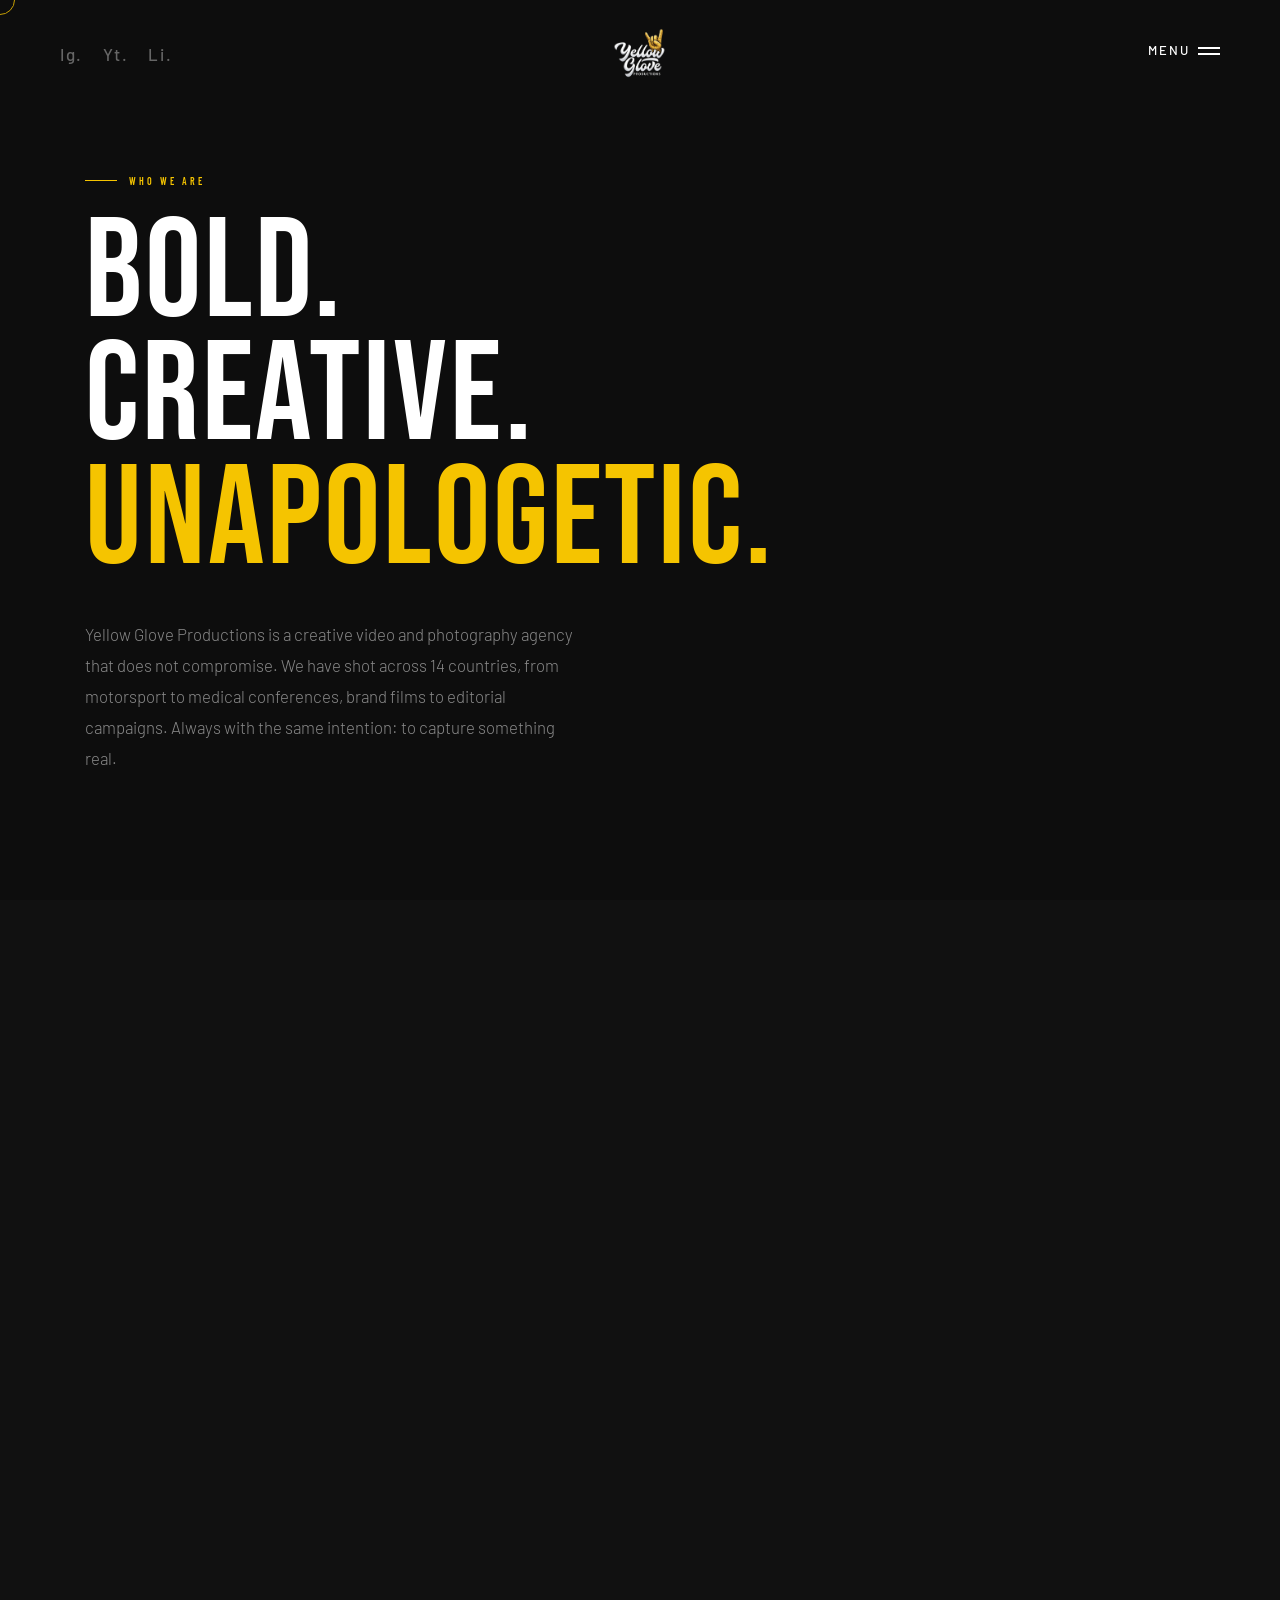
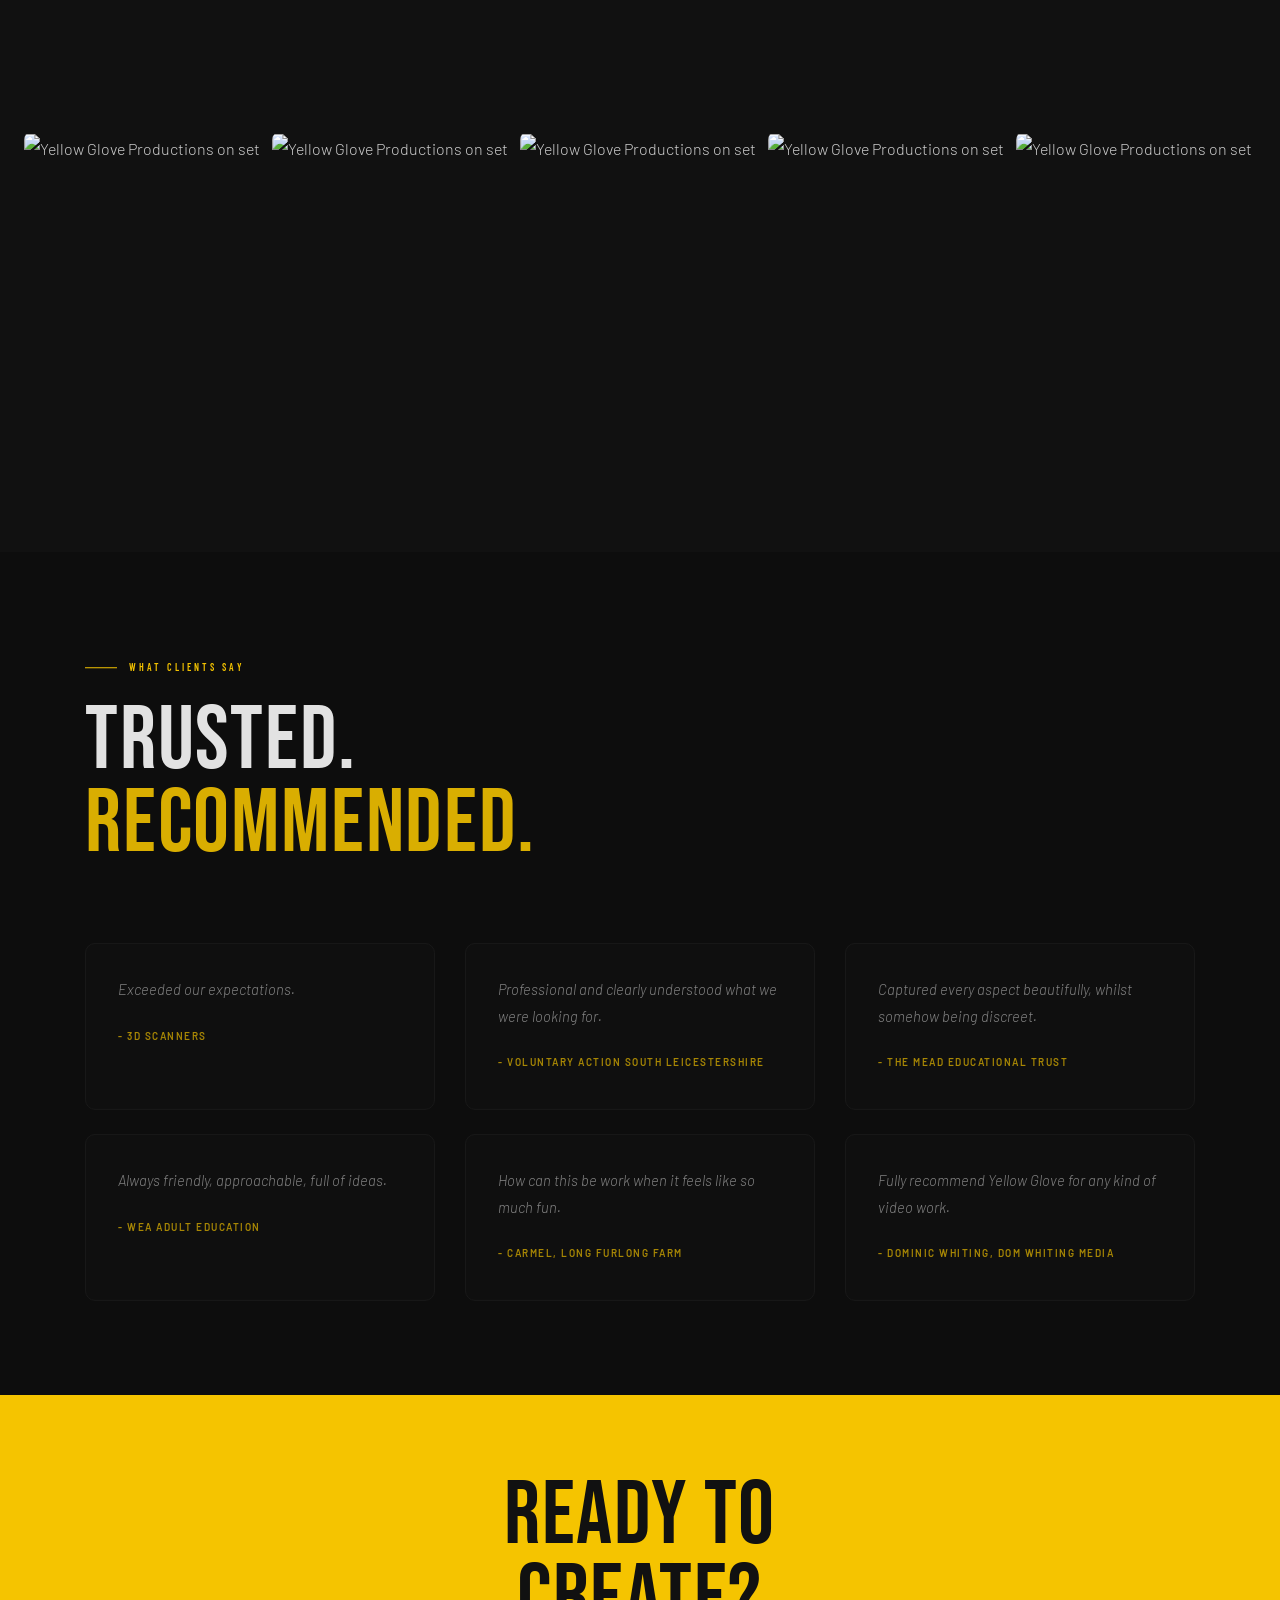
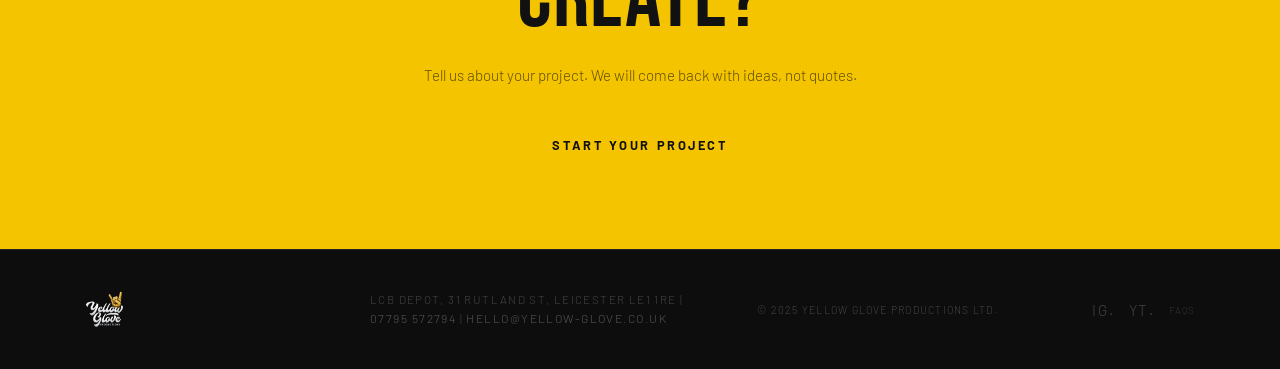
==== about.html @ 317a1c99 "Initial commit - Yellow Glove Productions website" ====
<!doctype html>
<html class="no-js" lang="en">
<head>
  <title>About Us - Yellow Glove Productions</title>
  <meta charset="utf-8">
  <meta name="viewport" content="width=device-width,initial-scale=1.0"/>
  <link rel="shortcut icon" href="images/favicon.png">
  <link rel="preconnect" href="https://fonts.googleapis.com" crossorigin>
  <link rel="preconnect" href="https://fonts.gstatic.com" crossorigin>
  <link rel="stylesheet" href="css/vendors.min.css"/><link rel="stylesheet" href="css/icon.min.css"/><link rel="stylesheet" href="css/style.css"/><link rel="stylesheet" href="css/responsive.css"/><link rel="stylesheet" href="demos/yellowglove/yellowglove.css"/>
  
</head>
<body data-mobile-nav-style="classic" class="custom-cursor" style="background:#111111">
<a href="#main-content" style="position:absolute;left:-9999px;top:1rem;padding:8px 16px;background:#f5c400;color:#111;font-weight:700;border-radius:4px;z-index:9999" onfocus="this.style.left='1rem'" onblur="this.style.left='-9999px'">Skip to content</a>
<div class="cursor-page-inner"><div class="circle-cursor circle-cursor-inner"></div><div class="circle-cursor circle-cursor-outer"></div></div>
<header><nav class="navbar navbar-expand-lg header-transparent header-dark disable-fixed"><div class="container-fluid"><div class="col-auto col-lg-2 me-lg-0 me-auto d-none d-lg-flex"><div class="header-icon"><div class="header-social-icon icon social-text-style-01 alt-font"><a href="https://www.instagram.com/yellowglove" target="_blank" rel="noopener">Ig.</a><a href="https://www.youtube.com/@yellowglove" target="_blank" rel="noopener">Yt.</a><a href="https://www.linkedin.com/company/yellow-glove-productions" target="_blank" rel="noopener">Li.</a></div></div></div><div class="col-auto"><a class="navbar-brand" href="index.html"><img src="images/yg-logo.png" alt="Yellow Glove Productions" style="max-height:52px"></a></div><div class="col-auto col-lg-2 text-end"><div class="header-icon"><div class="header-push-button hamburger-push-button icon"><div class="push-button" role="button" tabindex="0"><span></span><span></span><b class="push-button-text position-absolute top-3px left-minus-50px fs-13 fw-500">Menu</b></div></div></div></div></div></nav><div class="push-menu hamburger-nav header-dark hamburger-menu-simple" style="background-color:#0d0d0d"><a href="javascript:void(0);" class="close-menu bg-white fs-18"><i class="fa-solid fa-xmark text-dark-gray"></i></a><div class="d-flex flex-column align-items-center justify-content-center h-100 p-5 sm-px-0"><a class="hamburger-logo mb-40px" href="index.html"><img src="images/yg-logo.png" alt="Yellow Glove Productions" style="max-height:68px"></a><div class="row align-items-center justify-content-center w-100"><div class="hamburger-menu menu-list-wrapper col-lg-5 col-md-12 lg-no-margin offset-lg-1" data-scroll-options='{theme:light}'><nav><ul class="menu-item-list fw-300 alt-font ls-minus-2px"><li class="menu-item"><a href="index.html" class="nav-link">home</a></li><li class="menu-item"><a href="services.html" class="nav-link">services</a></li><li class="menu-item"><a href="work.html" class="nav-link">work</a></li><li class="menu-item"><a href="about.html" class="nav-link">about</a></li><li class="menu-item"><a href="blog.html" class="nav-link">blog</a></li><li class="menu-item"><a href="contact.html" class="nav-link">contact</a></li></ul></nav></div><div class="col-md-3 d-none d-lg-inline-block offset-3"><div class="mb-40px"><span style="font-size:10px;letter-spacing:.2em;text-transform:uppercase;color:#fff;display:block;margin-bottom:8px">Quick contact</span><a href="mailto:hello@yellow-glove.co.uk" style="color:#888;text-decoration:none;font-size:13px;display:block;margin-bottom:4px">hello@yellow-glove.co.uk</a><a href="tel:07795572794" style="color:#888;text-decoration:none;font-size:13px">07795 572794</a></div></div></div></div></div></header>
<main id="main-content">
<section style="min-height:100dvh;display:flex;align-items:center;background:#0d0d0d;position:relative;overflow:hidden;padding:120px 0 80px"><div style="position:absolute;inset:0;background-image:url('https://drive.google.com/thumbnail?id=1mmiocf0Mk3b-CErDPlmInz6DdrlUlZFa&sz=w1600');background-size:cover;background-position:center;opacity:.1" aria-hidden="true"></div><div class="container" style="position:relative;z-index:2"><div class="row"><div class="col-lg-9" data-anime='{"el":"childs","translateY":[32,0],"opacity":[0,1],"duration":900,"staggervalue":180,"easing":"easeOutQuad"}'><p style="font-family:'Barlow Condensed',sans-serif;font-size:10px;font-weight:600;letter-spacing:.3em;text-transform:uppercase;color:#f5c400;margin-bottom:16px;display:flex;align-items:center;gap:12px"><span style="width:32px;height:1px;background:#f5c400;display:inline-block"></span>Who We Are</p><h1 style="font-family:'Bebas Neue',sans-serif;font-size:clamp(4.5rem,11vw,10rem);line-height:.88;letter-spacing:.02em;color:#fff;margin:0">BOLD.<br>CREATIVE.<br><span style="color:#f5c400">UNAPOLOGETIC.</span></h1><p style="font-size:1.05rem;line-height:1.85;color:#888;max-width:55ch;margin:36px 0 0;font-weight:300">Yellow Glove Productions is a creative video and photography agency that does not compromise. We have shot across 14 countries, from motorsport to medical conferences, brand films to editorial campaigns. Always with the same intention: to capture something real.</p></div></div></div></section><section style="padding:100px 0;background:#111111"><div class="container"><div class="row align-items-center g-5"><div class="col-lg-5" data-anime='{"translateY":[28,0],"opacity":[0,1],"duration":800,"easing":"easeOutQuad"}' ><div style="aspect-ratio:4/5;border-radius:12px;overflow:hidden"><img src="https://drive.google.com/thumbnail?id=1rlFiv1XrCKZQS7gJvHUVF_t0CZBIR5U6&sz=w900" alt="Yellow Glove Productions on set" loading="lazy" style="width:100%;height:100%;object-fit:cover"></div></div><div class="col-lg-6 offset-lg-1" data-anime='{"el":"childs","translateY":[28,0],"opacity":[0,1],"duration":800,"delay":200,"staggervalue":160,"easing":"easeOutQuad"}'><p style="font-family:'Barlow Condensed',sans-serif;font-size:10px;font-weight:600;letter-spacing:.3em;text-transform:uppercase;color:#f5c400;margin-bottom:16px;display:flex;align-items:center;gap:12px"><span style="width:32px;height:1px;background:#f5c400;display:inline-block"></span>Our Philosophy</p><h2 style="font-family:'Bebas Neue',sans-serif;font-size:clamp(3rem,7vw,6.5rem);line-height:.92;letter-spacing:.02em;color:#fff;margin:0;">IDEAS WORTH<br><span style="color:#f5c400">CAPTURING.</span></h2><p style="font-size:.95rem;line-height:1.85;color:#888;margin:24px 0 18px">We do not do generic. Every brief gets treated like it is the only one on the table. We ask harder questions, stay longer on set, and push further in the edit.</p><p style="font-size:.95rem;line-height:1.85;color:#666;margin-bottom:28px">From concept to delivery we are in it with you. No handoffs. No siloed departments. Just a tight team that cares about the work.</p><div style="display:grid;grid-template-columns:1fr 1fr;gap:20px;margin-top:36px;padding-top:36px;border-top:1px solid #1e1e1e"><div><div style="font-family:'Bebas Neue',sans-serif;font-size:3.25rem;color:#f5c400;line-height:1;margin-bottom:5px">07+</div><div style="font-size:9px;font-weight:600;letter-spacing:.2em;text-transform:uppercase;color:#444">Years operating</div></div><div><div style="font-family:'Bebas Neue',sans-serif;font-size:3.25rem;color:#f5c400;line-height:1;margin-bottom:5px">120+</div><div style="font-size:9px;font-weight:600;letter-spacing:.2em;text-transform:uppercase;color:#444">Projects delivered</div></div><div><div style="font-family:'Bebas Neue',sans-serif;font-size:3.25rem;color:#f5c400;line-height:1;margin-bottom:5px">14</div><div style="font-size:9px;font-weight:600;letter-spacing:.2em;text-transform:uppercase;color:#444">Countries shot in</div></div><div><div style="font-family:'Bebas Neue',sans-serif;font-size:3.25rem;color:#f5c400;line-height:1;margin-bottom:5px">3</div><div style="font-size:9px;font-weight:600;letter-spacing:.2em;text-transform:uppercase;color:#444">International awards</div></div></div></div></div></div></section><section style="padding:0 0 100px;background:#111111;overflow:hidden"><div style="display:grid;grid-template-columns:repeat(5,1fr);gap:8px;padding:0 24px"><div style="aspect-ratio:3/4;border-radius:8px;overflow:hidden"><img src="https://drive.google.com/thumbnail?id=1cXdvPf5DvWa0iS22gxlIu59bOnrhC4-t&sz=w700" alt="Yellow Glove Productions on set" loading="lazy" style="width:100%;height:100%;object-fit:cover"></div><div style="aspect-ratio:3/4;border-radius:8px;overflow:hidden"><img src="https://drive.google.com/thumbnail?id=1ixjagSW01iCOPiLzUyGamv_HVpIdHj0u&sz=w700" alt="Yellow Glove Productions on set" loading="lazy" style="width:100%;height:100%;object-fit:cover"></div><div style="aspect-ratio:3/4;border-radius:8px;overflow:hidden"><img src="https://drive.google.com/thumbnail?id=1mB5v5Kgocj7U5uglbNn36WF3tUj1KU17&sz=w700" alt="Yellow Glove Productions on set" loading="lazy" style="width:100%;height:100%;object-fit:cover"></div><div style="aspect-ratio:3/4;border-radius:8px;overflow:hidden"><img src="https://drive.google.com/thumbnail?id=1EiLlh94JTn7VFIChpK8L2IFWUKLR1eAq&sz=w700" alt="Yellow Glove Productions on set" loading="lazy" style="width:100%;height:100%;object-fit:cover"></div><div style="aspect-ratio:3/4;border-radius:8px;overflow:hidden"><img src="https://drive.google.com/thumbnail?id=1QsJdT7SO-iFWGqsDHdJryVhPkT-Z7ts6&sz=w700" alt="Yellow Glove Productions on set" loading="lazy" style="width:100%;height:100%;object-fit:cover"></div></div></section><section style="padding:100px 0;background:#0d0d0d"><div class="container" data-anime='{"el":"childs","translateY":[18,0],"opacity":[0,1],"duration":700,"staggervalue":160,"easing":"easeOutQuad"}'><p style="font-family:'Barlow Condensed',sans-serif;font-size:10px;font-weight:600;letter-spacing:.3em;text-transform:uppercase;color:#f5c400;margin-bottom:16px;display:flex;align-items:center;gap:12px"><span style="width:32px;height:1px;background:#f5c400;display:inline-block"></span>What Clients Say</p><h2 style="font-family:'Bebas Neue',sans-serif;font-size:clamp(3rem,7vw,6.5rem);line-height:.92;letter-spacing:.02em;color:#fff;margin:0;">TRUSTED.<br><span style="color:#f5c400">RECOMMENDED.</span></h2><div class="row g-4 mt-50px"><div class="col-md-4"><div style="background:#111;border:1px solid #1e1e1e;border-radius:10px;padding:32px;height:100%"><blockquote style="font-size:.92rem;line-height:1.8;color:#bbb;font-style:italic;margin:0 0 16px">Exceeded our expectations.</blockquote><cite style="font-size:10px;font-weight:600;letter-spacing:.15em;text-transform:uppercase;color:#f5c400;font-style:normal">- 3D Scanners</cite></div></div><div class="col-md-4"><div style="background:#111;border:1px solid #1e1e1e;border-radius:10px;padding:32px;height:100%"><blockquote style="font-size:.92rem;line-height:1.8;color:#bbb;font-style:italic;margin:0 0 16px">Professional and clearly understood what we were looking for.</blockquote><cite style="font-size:10px;font-weight:600;letter-spacing:.15em;text-transform:uppercase;color:#f5c400;font-style:normal">- Voluntary Action South Leicestershire</cite></div></div><div class="col-md-4"><div style="background:#111;border:1px solid #1e1e1e;border-radius:10px;padding:32px;height:100%"><blockquote style="font-size:.92rem;line-height:1.8;color:#bbb;font-style:italic;margin:0 0 16px">Captured every aspect beautifully, whilst somehow being discreet.</blockquote><cite style="font-size:10px;font-weight:600;letter-spacing:.15em;text-transform:uppercase;color:#f5c400;font-style:normal">- The Mead Educational Trust</cite></div></div><div class="col-md-4"><div style="background:#111;border:1px solid #1e1e1e;border-radius:10px;padding:32px;height:100%"><blockquote style="font-size:.92rem;line-height:1.8;color:#bbb;font-style:italic;margin:0 0 16px">Always friendly, approachable, full of ideas.</blockquote><cite style="font-size:10px;font-weight:600;letter-spacing:.15em;text-transform:uppercase;color:#f5c400;font-style:normal">- WEA Adult Education</cite></div></div><div class="col-md-4"><div style="background:#111;border:1px solid #1e1e1e;border-radius:10px;padding:32px;height:100%"><blockquote style="font-size:.92rem;line-height:1.8;color:#bbb;font-style:italic;margin:0 0 16px">How can this be work when it feels like so much fun.</blockquote><cite style="font-size:10px;font-weight:600;letter-spacing:.15em;text-transform:uppercase;color:#f5c400;font-style:normal">- Carmel, Long Furlong Farm</cite></div></div><div class="col-md-4"><div style="background:#111;border:1px solid #1e1e1e;border-radius:10px;padding:32px;height:100%"><blockquote style="font-size:.92rem;line-height:1.8;color:#bbb;font-style:italic;margin:0 0 16px">Fully recommend Yellow Glove for any kind of video work.</blockquote><cite style="font-size:10px;font-weight:600;letter-spacing:.15em;text-transform:uppercase;color:#f5c400;font-style:normal">- Dominic Whiting, Dom Whiting Media</cite></div></div></div></div></section><section style="background:#f5c400;padding:80px 0;text-align:center"><div class="container"><h2 style="font-family:'Bebas Neue',sans-serif;font-size:clamp(3rem,7vw,6.5rem);line-height:.92;letter-spacing:.02em;color:#fff;margin:0;color:#111;">READY TO<br>CREATE?</h2><p style="font-size:.95rem;color:rgba(0,0,0,.6);margin:20px 0 32px">Tell us about your project. We will come back with ideas, not quotes.</p><a href="contact.html" class="btn yg-btn-primary" style="display:inline-block;width:auto">Start Your Project</a></div></section>
</main>
<footer class="yg-footer"><div class="container"><div class="row align-items-center gy-3"><div class="col-md-3"><a href="index.html"><img src="images/yg-logo.png" alt="Yellow Glove Productions" style="max-height:38px"></a></div><div class="col-md-4"><p style="margin:0;font-size:.72rem;color:#444;line-height:1.65">LCB Depot, 31 Rutland St, Leicester LE1 1RE | <a href="tel:07795572794" style="color:#555;text-decoration:none">07795 572794</a> | <a href="mailto:hello@yellow-glove.co.uk" style="color:#555;text-decoration:none">hello@yellow-glove.co.uk</a></p></div><div class="col-md-3 text-md-center"><p style="margin:0;font-size:.65rem;color:#444">&copy; 2025 Yellow Glove Productions Ltd.</p></div><nav class="col-md-2 text-md-end" style="display:flex;gap:14px;justify-content:flex-end;align-items:center"><a href="https://www.instagram.com/yellowglove" target="_blank" style="font-size:.95rem;color:#444;text-decoration:none">Ig.</a><a href="https://www.youtube.com/@yellowglove" target="_blank" style="font-size:.95rem;color:#444;text-decoration:none">Yt.</a><a href="faqs.html" style="font-size:.6rem;letter-spacing:.1em;text-transform:uppercase;color:#333;text-decoration:none">FAQs</a></nav></div></div></footer>
<script type="text/javascript" src="js/jquery.js"></script><script type="text/javascript" src="js/vendors.min.js"></script><script type="text/javascript" src="js/main.js"></script>
</body></html>
---- css/icon.min.css ----
@charset "UTF-8";/*!
    Font Awesome
    Version: 7.0.0
    Plugin URL: https://fontawesome.com
    License: Copyright 2025 Fonticons, Inc. | https://fontawesome.com/license/free (Icons: CC BY 4.0, Fonts: SIL OFL 1.1, Code: MIT License)
!*/.fa-stack,.fa-ul>li{position:relative}.fa-beat,.fa-bounce{animation-delay:var(--fa-animation-delay,0s);animation-direction:var(--fa-animation-direction,normal);animation-duration:var(--fa-animation-duration,1s);animation-iteration-count:var(--fa-animation-iteration-count,infinite)}.fa,.fa-brands,.fa-classic,.fa-regular,.fa-solid,.fab,.far,.fas{--_fa-family:var(--fa-family, var(--fa-style-family, "Font Awesome 7 Free"));-webkit-font-smoothing:antialiased;-moz-osx-font-smoothing:grayscale;display:var(--fa-display,inline-block);font-family:var(--_fa-family);font-feature-settings:normal;font-style:normal;font-synthesis:none;font-variant:normal;font-weight:var(--fa-style,900);line-height:1;text-align:center;text-rendering:auto;width:auto}:is(.fas,.far,.fab,.fa-solid,.fa-regular,.fa-brands,.fa-classic,.fa)::before{content:var(--fa);content:var(--fa)/""}.fa-1x{font-size:1em}.fa-2x{font-size:2em}.fa-3x{font-size:3em}.fa-4x{font-size:4em}.fa-5x{font-size:5em}.fa-6x{font-size:6em}.fa-7x{font-size:7em}.fa-8x{font-size:8em}.fa-9x{font-size:9em}.fa-10x{font-size:10em}.fa-2xs{font-size:.625em;line-height:.1em;vertical-align:.225em}.fa-xs{font-size:.75em;line-height:.0833333333em;vertical-align:.125em}.fa-sm{font-size:.875em;line-height:.0714285714em;vertical-align:.0535714286em}.fa-lg{font-size:1.25em;line-height:.05em;vertical-align:-.075em}.fa-xl{font-size:1.5em;line-height:.0416666667em;vertical-align:-.125em}.fa-2xl,.fa-stack-2x{font-size:2em}.fa-2xl{line-height:.03125em;vertical-align:-.1875em}.fa-width-auto{--fa-width:auto}.fa-fw,.fa-width-fixed{--fa-width:1.25em}.fa-ul{list-style-type:none;margin-inline-start:var(--fa-li-margin,2.5em);padding-inline-start:0}.fa-li{inset-inline-start:calc(-1 * var(--fa-li-width,2em));position:absolute;text-align:center;width:var(--fa-li-width,2em);line-height:inherit}.fa-border{border-color:var(--fa-border-color,#eee);border-radius:var(--fa-border-radius,.1em);border-style:var(--fa-border-style,solid);border-width:var(--fa-border-width,.0625em);box-sizing:var(--fa-border-box-sizing,content-box);padding:var(--fa-border-padding,.1875em .25em)}.fa-pull-left,.fa-pull-start{float:inline-start;margin-inline-end:var(--fa-pull-margin,.3em)}.fa-pull-end,.fa-pull-right{float:inline-end;margin-inline-start:var(--fa-pull-margin,.3em)}.fa-beat{animation-name:fa-beat;animation-timing-function:var(--fa-animation-timing,ease-in-out)}.fa-bounce{animation-name:fa-bounce;animation-timing-function:var(--fa-animation-timing,cubic-bezier(.28,.84,.42,1))}.fa-beat-fade,.fa-fade{animation-timing-function:var(--fa-animation-timing,cubic-bezier(.4,0,.6,1));animation-delay:var(--fa-animation-delay,0s);animation-direction:var(--fa-animation-direction,normal);animation-iteration-count:var(--fa-animation-iteration-count,infinite);animation-duration:var(--fa-animation-duration,1s)}.fa-fade{animation-name:fa-fade}.fa-beat-fade{animation-name:fa-beat-fade}.fa-flip{animation-name:fa-flip;animation-delay:var(--fa-animation-delay,0s);animation-direction:var(--fa-animation-direction,normal);animation-duration:var(--fa-animation-duration,1s);animation-iteration-count:var(--fa-animation-iteration-count,infinite);animation-timing-function:var(--fa-animation-timing,ease-in-out)}.fa-shake,.fa-spin{animation-delay:var(--fa-animation-delay,0s);animation-timing-function:var(--fa-animation-timing,linear)}.fa-shake{animation-name:fa-shake;animation-direction:var(--fa-animation-direction,normal);animation-duration:var(--fa-animation-duration,1s);animation-iteration-count:var(--fa-animation-iteration-count,infinite)}.fa-pulse,.fa-spin,.fa-spin-pulse{animation-name:fa-spin;animation-direction:var(--fa-animation-direction,normal);animation-iteration-count:var(--fa-animation-iteration-count,infinite)}.fa-spin{animation-duration:var(--fa-animation-duration,2s)}.fa-spin-reverse{--fa-animation-direction:reverse}.fa-pulse,.fa-spin-pulse{animation-duration:var(--fa-animation-duration,1s);animation-timing-function:var(--fa-animation-timing,steps(8))}@media (prefers-reduced-motion:reduce){.fa-beat,.fa-beat-fade,.fa-bounce,.fa-fade,.fa-flip,.fa-pulse,.fa-shake,.fa-spin,.fa-spin-pulse{animation:none!important;transition:none!important}}@keyframes fa-beat{0%,90%{transform:scale(1)}45%{transform:scale(var(--fa-beat-scale,1.25))}}@keyframes fa-bounce{0%,100%,64%{transform:scale(1,1) translateY(0)}10%{transform:scale(var(--fa-bounce-start-scale-x,1.1),var(--fa-bounce-start-scale-y,.9)) translateY(0)}30%{transform:scale(var(--fa-bounce-jump-scale-x,.9),var(--fa-bounce-jump-scale-y,1.1)) translateY(var(--fa-bounce-height,-.5em))}50%{transform:scale(var(--fa-bounce-land-scale-x,1.05),var(--fa-bounce-land-scale-y,.95)) translateY(0)}57%{transform:scale(1,1) translateY(var(--fa-bounce-rebound,-.125em))}}@keyframes fa-fade{50%{opacity:var(--fa-fade-opacity,.4)}}@keyframes fa-beat-fade{0%,100%{opacity:var(--fa-beat-fade-opacity,.4);transform:scale(1)}50%{opacity:1;transform:scale(var(--fa-beat-fade-scale,1.125))}}@keyframes fa-flip{50%{transform:rotate3d(var(--fa-flip-x,0),var(--fa-flip-y,1),var(--fa-flip-z,0),var(--fa-flip-angle,-180deg))}}@keyframes fa-shake{0%{transform:rotate(-15deg)}4%{transform:rotate(15deg)}24%,8%{transform:rotate(-18deg)}12%,28%{transform:rotate(18deg)}16%{transform:rotate(-22deg)}20%{transform:rotate(22deg)}32%{transform:rotate(-12deg)}36%{transform:rotate(12deg)}100%,40%{transform:rotate(0)}}@keyframes fa-spin{0%{transform:rotate(0)}100%{transform:rotate(360deg)}}.fa-rotate-90{transform:rotate(90deg)}.fa-rotate-180{transform:rotate(180deg)}.fa-rotate-270{transform:rotate(270deg)}.fa-flip-horizontal{transform:scale(-1,1)}.fa-flip-vertical{transform:scale(1,-1)}.fa-flip-both,.fa-flip-horizontal.fa-flip-vertical{transform:scale(-1,-1)}.fa-rotate-by{transform:rotate(var(--fa-rotate-angle,0))}.fa-stack{display:inline-block;height:2em;line-height:2em;vertical-align:middle;width:2.5em}.fa-stack-1x,.fa-stack-2x{left:0;position:absolute;text-align:center;width:100%;z-index:var(--fa-stack-z-index,auto)}.fa-stack-1x{line-height:inherit}.bi::before,.feather,[class*=" ti-"],[class*=" line-icon-"],[class*=" bi-"]::before,[class^=bi-]::before,[class^=line-icon-],[class^=ti-]{font-style:normal;font-variant:normal;text-transform:none;line-height:1;-webkit-font-smoothing:antialiased;-moz-osx-font-smoothing:grayscale}.fa-inverse{color:var(--fa-inverse,#fff)}.fa-0{--fa:"0"}.fa-1{--fa:"1"}.fa-2{--fa:"2"}.fa-3{--fa:"3"}.fa-4{--fa:"4"}.fa-5{--fa:"5"}.fa-6{--fa:"6"}.fa-7{--fa:"7"}.fa-8{--fa:"8"}.fa-9{--fa:"9"}.fa-exclamation{--fa:"!"}.fa-hashtag{--fa:"#"}.fa-dollar,.fa-dollar-sign,.fa-usd{--fa:"$"}.fa-percent,.fa-percentage{--fa:"%"}.fa-asterisk{--fa:"*"}.fa-add,.fa-plus{--fa:"+"}.fa-less-than{--fa:"<"}.fa-equals{--fa:"="}.fa-greater-than{--fa:">"}.fa-question{--fa:"?"}.fa-at{--fa:"@"}.fa-a{--fa:"A"}.fa-b{--fa:"B"}.fa-c{--fa:"C"}.fa-d{--fa:"D"}.fa-e{--fa:"E"}.fa-f{--fa:"F"}.fa-g{--fa:"G"}.fa-h{--fa:"H"}.fa-i{--fa:"I"}.fa-j{--fa:"J"}.fa-k{--fa:"K"}.fa-l{--fa:"L"}.fa-m{--fa:"M"}.fa-n{--fa:"N"}.fa-o{--fa:"O"}.fa-p{--fa:"P"}.fa-q{--fa:"Q"}.fa-r{--fa:"R"}.fa-s{--fa:"S"}.fa-t{--fa:"T"}.fa-u{--fa:"U"}.fa-v{--fa:"V"}.fa-w{--fa:"W"}.fa-x{--fa:"X"}.fa-y{--fa:"Y"}.fa-z{--fa:"Z"}.fa-faucet{--fa:""}.fa-faucet-drip{--fa:""}.fa-house-chimney-window{--fa:""}.fa-house-signal{--fa:""}.fa-temperature-arrow-down,.fa-temperature-down{--fa:""}.fa-temperature-arrow-up,.fa-temperature-up{--fa:""}.fa-trailer{--fa:""}.fa-bacteria{--fa:""}.fa-bacterium{--fa:""}.fa-box-tissue{--fa:""}.fa-hand-holding-medical{--fa:""}.fa-hand-sparkles{--fa:""}.fa-hands-bubbles,.fa-hands-wash{--fa:""}.fa-handshake-alt-slash,.fa-handshake-simple-slash,.fa-handshake-slash{--fa:""}.fa-head-side-cough{--fa:""}.fa-head-side-cough-slash{--fa:""}.fa-head-side-mask{--fa:""}.fa-head-side-virus{--fa:""}.fa-house-chimney-user{--fa:""}.fa-house-laptop,.fa-laptop-house{--fa:""}.fa-lungs-virus{--fa:""}.fa-people-arrows,.fa-people-arrows-left-right{--fa:""}.fa-plane-slash{--fa:""}.fa-pump-medical{--fa:""}.fa-pump-soap{--fa:""}.fa-shield-virus{--fa:""}.fa-sink{--fa:""}.fa-soap{--fa:""}.fa-stopwatch-20{--fa:""}.fa-shop-slash,.fa-store-alt-slash{--fa:""}.fa-store-slash{--fa:""}.fa-toilet-paper-slash{--fa:""}.fa-users-slash{--fa:""}.fa-virus{--fa:""}.fa-virus-slash{--fa:""}.fa-viruses{--fa:""}.fa-vest{--fa:""}.fa-vest-patches{--fa:""}.fa-arrow-trend-down{--fa:""}.fa-arrow-trend-up{--fa:""}.fa-arrow-up-from-bracket{--fa:""}.fa-austral-sign{--fa:""}.fa-baht-sign{--fa:""}.fa-bitcoin-sign{--fa:""}.fa-bolt-lightning{--fa:""}.fa-book-bookmark{--fa:""}.fa-camera-rotate{--fa:""}.fa-cedi-sign{--fa:""}.fa-chart-column{--fa:""}.fa-chart-gantt{--fa:""}.fa-clapperboard{--fa:""}.fa-clover{--fa:""}.fa-code-compare{--fa:""}.fa-code-fork{--fa:""}.fa-code-pull-request{--fa:""}.fa-colon-sign{--fa:""}.fa-cruzeiro-sign{--fa:""}.fa-display{--fa:""}.fa-dong-sign{--fa:""}.fa-elevator{--fa:""}.fa-filter-circle-xmark{--fa:""}.fa-florin-sign{--fa:""}.fa-folder-closed{--fa:""}.fa-franc-sign{--fa:""}.fa-guarani-sign{--fa:""}.fa-gun{--fa:""}.fa-hands-clapping{--fa:""}.fa-home-user,.fa-house-user{--fa:""}.fa-indian-rupee,.fa-indian-rupee-sign,.fa-inr{--fa:""}.fa-kip-sign{--fa:""}.fa-lari-sign{--fa:""}.fa-litecoin-sign{--fa:""}.fa-manat-sign{--fa:""}.fa-mask-face{--fa:""}.fa-mill-sign{--fa:""}.fa-money-bills{--fa:""}.fa-naira-sign{--fa:""}.fa-notdef{--fa:""}.fa-panorama{--fa:""}.fa-peseta-sign{--fa:""}.fa-peso-sign{--fa:""}.fa-plane-up{--fa:""}.fa-rupiah-sign{--fa:""}.fa-stairs{--fa:""}.fa-timeline{--fa:""}.fa-truck-front{--fa:""}.fa-try,.fa-turkish-lira,.fa-turkish-lira-sign{--fa:""}.fa-vault{--fa:""}.fa-magic-wand-sparkles,.fa-wand-magic-sparkles{--fa:""}.fa-wheat-alt,.fa-wheat-awn{--fa:""}.fa-wheelchair-alt,.fa-wheelchair-move{--fa:""}.fa-bangladeshi-taka-sign{--fa:""}.fa-bowl-rice{--fa:""}.fa-person-pregnant{--fa:""}.fa-home-lg,.fa-house-chimney{--fa:""}.fa-house-crack{--fa:""}.fa-house-medical{--fa:""}.fa-cent-sign{--fa:""}.fa-plus-minus{--fa:""}.fa-sailboat{--fa:""}.fa-section{--fa:""}.fa-shrimp{--fa:""}.fa-brazilian-real-sign{--fa:""}.fa-chart-simple{--fa:""}.fa-diagram-next{--fa:""}.fa-diagram-predecessor{--fa:""}.fa-diagram-successor{--fa:""}.fa-earth-oceania,.fa-globe-oceania{--fa:""}.fa-bug-slash{--fa:""}.fa-file-circle-plus{--fa:""}.fa-shop-lock{--fa:""}.fa-virus-covid{--fa:""}.fa-virus-covid-slash{--fa:""}.fa-anchor-circle-check{--fa:""}.fa-anchor-circle-exclamation{--fa:""}.fa-anchor-circle-xmark{--fa:""}.fa-anchor-lock{--fa:""}.fa-arrow-down-up-across-line{--fa:""}.fa-arrow-down-up-lock{--fa:""}.fa-arrow-right-to-city{--fa:""}.fa-arrow-up-from-ground-water{--fa:""}.fa-arrow-up-from-water-pump{--fa:""}.fa-arrow-up-right-dots{--fa:""}.fa-arrows-down-to-line{--fa:""}.fa-arrows-down-to-people{--fa:""}.fa-arrows-left-right-to-line{--fa:""}.fa-arrows-spin{--fa:""}.fa-arrows-split-up-and-left{--fa:""}.fa-arrows-to-circle{--fa:""}.fa-arrows-to-dot{--fa:""}.fa-arrows-to-eye{--fa:""}.fa-arrows-turn-right{--fa:""}.fa-arrows-turn-to-dots{--fa:""}.fa-arrows-up-to-line{--fa:""}.fa-bore-hole{--fa:""}.fa-bottle-droplet{--fa:""}.fa-bottle-water{--fa:""}.fa-bowl-food{--fa:""}.fa-boxes-packing{--fa:""}.fa-bridge{--fa:""}.fa-bridge-circle-check{--fa:""}.fa-bridge-circle-exclamation{--fa:""}.fa-bridge-circle-xmark{--fa:""}.fa-bridge-lock{--fa:""}.fa-bridge-water{--fa:""}.fa-bucket{--fa:""}.fa-bugs{--fa:""}.fa-building-circle-arrow-right{--fa:""}.fa-building-circle-check{--fa:""}.fa-building-circle-exclamation{--fa:""}.fa-building-circle-xmark{--fa:""}.fa-building-flag{--fa:""}.fa-building-lock{--fa:""}.fa-building-ngo{--fa:""}.fa-building-shield{--fa:""}.fa-building-un{--fa:""}.fa-building-user{--fa:""}.fa-building-wheat{--fa:""}.fa-burst{--fa:""}.fa-car-on{--fa:""}.fa-car-tunnel{--fa:""}.fa-child-combatant,.fa-child-rifle{--fa:""}.fa-children{--fa:""}.fa-circle-nodes{--fa:""}.fa-clipboard-question{--fa:""}.fa-cloud-showers-water{--fa:""}.fa-computer{--fa:""}.fa-cubes-stacked{--fa:""}.fa-envelope-circle-check{--fa:""}.fa-explosion{--fa:""}.fa-ferry{--fa:""}.fa-file-circle-exclamation{--fa:""}.fa-file-circle-minus{--fa:""}.fa-file-circle-question{--fa:""}.fa-file-shield{--fa:""}.fa-fire-burner{--fa:""}.fa-fish-fins{--fa:""}.fa-flask-vial{--fa:""}.fa-glass-water{--fa:""}.fa-glass-water-droplet{--fa:""}.fa-group-arrows-rotate{--fa:""}.fa-hand-holding-hand{--fa:""}.fa-handcuffs{--fa:""}.fa-hands-bound{--fa:""}.fa-hands-holding-child{--fa:""}.fa-hands-holding-circle{--fa:""}.fa-heart-circle-bolt{--fa:""}.fa-heart-circle-check{--fa:""}.fa-heart-circle-exclamation{--fa:""}.fa-heart-circle-minus{--fa:""}.fa-heart-circle-plus{--fa:""}.fa-heart-circle-xmark{--fa:""}.fa-helicopter-symbol{--fa:""}.fa-helmet-un{--fa:""}.fa-hill-avalanche{--fa:""}.fa-hill-rockslide{--fa:""}.fa-house-circle-check{--fa:""}.fa-house-circle-exclamation{--fa:""}.fa-house-circle-xmark{--fa:""}.fa-house-fire{--fa:""}.fa-house-flag{--fa:""}.fa-house-flood-water{--fa:""}.fa-house-flood-water-circle-arrow-right{--fa:""}.fa-house-lock{--fa:""}.fa-house-medical-circle-check{--fa:""}.fa-house-medical-circle-exclamation{--fa:""}.fa-house-medical-circle-xmark{--fa:""}.fa-house-medical-flag{--fa:""}.fa-house-tsunami{--fa:""}.fa-jar{--fa:""}.fa-jar-wheat{--fa:""}.fa-jet-fighter-up{--fa:""}.fa-jug-detergent{--fa:""}.fa-kitchen-set{--fa:""}.fa-land-mine-on{--fa:""}.fa-landmark-flag{--fa:""}.fa-laptop-file{--fa:""}.fa-lines-leaning{--fa:""}.fa-location-pin-lock{--fa:""}.fa-locust{--fa:""}.fa-magnifying-glass-arrow-right{--fa:""}.fa-magnifying-glass-chart{--fa:""}.fa-mars-and-venus-burst{--fa:""}.fa-mask-ventilator{--fa:""}.fa-mattress-pillow{--fa:""}.fa-mobile-retro{--fa:""}.fa-money-bill-transfer{--fa:""}.fa-money-bill-trend-up{--fa:""}.fa-money-bill-wheat{--fa:""}.fa-mosquito{--fa:""}.fa-mosquito-net{--fa:""}.fa-mound{--fa:""}.fa-mountain-city{--fa:""}.fa-mountain-sun{--fa:""}.fa-oil-well{--fa:""}.fa-people-group{--fa:""}.fa-people-line{--fa:""}.fa-people-pulling{--fa:""}.fa-people-robbery{--fa:""}.fa-people-roof{--fa:""}.fa-person-arrow-down-to-line{--fa:""}.fa-person-arrow-up-from-line{--fa:""}.fa-person-breastfeeding{--fa:""}.fa-person-burst{--fa:""}.fa-person-cane{--fa:""}.fa-person-chalkboard{--fa:""}.fa-person-circle-check{--fa:""}.fa-person-circle-exclamation{--fa:""}.fa-person-circle-minus{--fa:""}.fa-person-circle-plus{--fa:""}.fa-person-circle-question{--fa:""}.fa-person-circle-xmark{--fa:""}.fa-person-dress-burst{--fa:""}.fa-person-drowning{--fa:""}.fa-person-falling{--fa:""}.fa-person-falling-burst{--fa:""}.fa-person-half-dress{--fa:""}.fa-person-harassing{--fa:""}.fa-person-military-pointing{--fa:""}.fa-person-military-rifle{--fa:""}.fa-person-military-to-person{--fa:""}.fa-person-rays{--fa:""}.fa-person-rifle{--fa:""}.fa-person-shelter{--fa:""}.fa-person-walking-arrow-loop-left{--fa:""}.fa-person-walking-arrow-right{--fa:""}.fa-person-walking-dashed-line-arrow-right{--fa:""}.fa-person-walking-luggage{--fa:""}.fa-plane-circle-check{--fa:""}.fa-plane-circle-exclamation{--fa:""}.fa-plane-circle-xmark{--fa:""}.fa-plane-lock{--fa:""}.fa-plate-wheat{--fa:""}.fa-plug-circle-bolt{--fa:""}.fa-plug-circle-check{--fa:""}.fa-plug-circle-exclamation{--fa:""}.fa-plug-circle-minus{--fa:""}.fa-plug-circle-plus{--fa:""}.fa-plug-circle-xmark{--fa:""}.fa-ranking-star{--fa:""}.fa-road-barrier{--fa:""}.fa-road-bridge{--fa:""}.fa-road-circle-check{--fa:""}.fa-road-circle-exclamation{--fa:""}.fa-road-circle-xmark{--fa:""}.fa-road-lock{--fa:""}.fa-road-spikes{--fa:""}.fa-rug{--fa:""}.fa-sack-xmark{--fa:""}.fa-school-circle-check{--fa:""}.fa-school-circle-exclamation{--fa:""}.fa-school-circle-xmark{--fa:""}.fa-school-flag{--fa:""}.fa-school-lock{--fa:""}.fa-sheet-plastic{--fa:""}.fa-shield-cat{--fa:""}.fa-shield-dog{--fa:""}.fa-shield-heart{--fa:""}.fa-square-nfi{--fa:""}.fa-square-person-confined{--fa:""}.fa-square-virus{--fa:""}.fa-rod-asclepius,.fa-rod-snake,.fa-staff-aesculapius,.fa-staff-snake{--fa:""}.fa-sun-plant-wilt{--fa:""}.fa-tarp{--fa:""}.fa-tarp-droplet{--fa:""}.fa-tent{--fa:""}.fa-tent-arrow-down-to-line{--fa:""}.fa-tent-arrow-left-right{--fa:""}.fa-tent-arrow-turn-left{--fa:""}.fa-tent-arrows-down{--fa:""}.fa-tents{--fa:""}.fa-toilet-portable{--fa:""}.fa-toilets-portable{--fa:""}.fa-tower-cell{--fa:""}.fa-tower-observation{--fa:""}.fa-tree-city{--fa:""}.fa-trowel{--fa:""}.fa-trowel-bricks{--fa:""}.fa-truck-arrow-right{--fa:""}.fa-truck-droplet{--fa:""}.fa-truck-field{--fa:""}.fa-truck-field-un{--fa:""}.fa-truck-plane{--fa:""}.fa-users-between-lines{--fa:""}.fa-users-line{--fa:""}.fa-users-rays{--fa:""}.fa-users-rectangle{--fa:""}.fa-users-viewfinder{--fa:""}.fa-vial-circle-check{--fa:""}.fa-vial-virus{--fa:""}.fa-wheat-awn-circle-exclamation{--fa:""}.fa-worm{--fa:""}.fa-xmarks-lines{--fa:""}.fa-child-dress{--fa:""}.fa-child-reaching{--fa:""}.fa-file-circle-check{--fa:""}.fa-file-circle-xmark{--fa:""}.fa-person-through-window{--fa:""}.fa-plant-wilt{--fa:""}.fa-stapler{--fa:""}.fa-train-tram{--fa:""}.fa-table-cells-column-lock{--fa:""}.fa-table-cells-row-lock{--fa:""}.fa-thumb-tack-slash,.fa-thumbtack-slash{--fa:""}.fa-table-cells-row-unlock{--fa:""}.fa-chart-diagram{--fa:""}.fa-comment-nodes{--fa:""}.fa-file-fragment{--fa:""}.fa-file-half-dashed{--fa:""}.fa-hexagon-nodes{--fa:""}.fa-hexagon-nodes-bolt{--fa:""}.fa-square-binary{--fa:""}.fa-pentagon{--fa:""}.fa-non-binary{--fa:""}.fa-spiral{--fa:""}.fa-mobile-vibrate{--fa:""}.fa-single-quote-left{--fa:""}.fa-single-quote-right{--fa:""}.fa-bus-side{--fa:""}.fa-heptagon,.fa-septagon{--fa:""}.fa-glass-martini,.fa-martini-glass-empty{--fa:""}.fa-music{--fa:""}.fa-magnifying-glass,.fa-search{--fa:""}.fa-heart{--fa:""}.fa-star{--fa:""}.fa-user,.fa-user-alt,.fa-user-large{--fa:""}.fa-film,.fa-film-alt,.fa-film-simple{--fa:""}.fa-table-cells-large,.fa-th-large{--fa:""}.fa-table-cells,.fa-th{--fa:""}.fa-table-list,.fa-th-list{--fa:""}.fa-check{--fa:""}.fa-close,.fa-multiply,.fa-remove,.fa-times,.fa-xmark{--fa:""}.fa-magnifying-glass-plus,.fa-search-plus{--fa:""}.fa-magnifying-glass-minus,.fa-search-minus{--fa:""}.fa-power-off{--fa:""}.fa-signal,.fa-signal-5,.fa-signal-perfect{--fa:""}.fa-cog,.fa-gear{--fa:""}.fa-home,.fa-home-alt,.fa-home-lg-alt,.fa-house{--fa:""}.fa-clock,.fa-clock-four{--fa:""}.fa-road{--fa:""}.fa-download{--fa:""}.fa-inbox{--fa:""}.fa-arrow-right-rotate,.fa-arrow-rotate-forward,.fa-arrow-rotate-right,.fa-redo{--fa:""}.fa-arrows-rotate,.fa-refresh,.fa-sync{--fa:""}.fa-list-alt,.fa-rectangle-list{--fa:""}.fa-lock{--fa:""}.fa-flag{--fa:""}.fa-headphones,.fa-headphones-alt,.fa-headphones-simple{--fa:""}.fa-volume-off{--fa:""}.fa-volume-down,.fa-volume-low{--fa:""}.fa-volume-high,.fa-volume-up{--fa:""}.fa-qrcode{--fa:""}.fa-barcode{--fa:""}.fa-tag{--fa:""}.fa-tags{--fa:""}.fa-book{--fa:""}.fa-bookmark{--fa:""}.fa-print{--fa:""}.fa-camera,.fa-camera-alt{--fa:""}.fa-font{--fa:""}.fa-bold{--fa:""}.fa-italic{--fa:""}.fa-text-height{--fa:""}.fa-text-width{--fa:""}.fa-align-left{--fa:""}.fa-align-center{--fa:""}.fa-align-right{--fa:""}.fa-align-justify{--fa:""}.fa-list,.fa-list-squares{--fa:""}.fa-dedent,.fa-outdent{--fa:""}.fa-indent{--fa:""}.fa-video,.fa-video-camera{--fa:""}.fa-image{--fa:""}.fa-location-pin,.fa-map-marker{--fa:""}.fa-adjust,.fa-circle-half-stroke{--fa:""}.fa-droplet,.fa-tint{--fa:""}.fa-edit,.fa-pen-to-square{--fa:""}.fa-arrows,.fa-arrows-up-down-left-right{--fa:""}.fa-backward-step,.fa-step-backward{--fa:""}.fa-backward-fast,.fa-fast-backward{--fa:""}.fa-backward{--fa:""}.fa-play{--fa:""}.fa-pause{--fa:""}.fa-stop{--fa:""}.fa-forward{--fa:""}.fa-fast-forward,.fa-forward-fast{--fa:""}.fa-forward-step,.fa-step-forward{--fa:""}.fa-eject{--fa:""}.fa-chevron-left{--fa:""}.fa-chevron-right{--fa:""}.fa-circle-plus,.fa-plus-circle{--fa:""}.fa-circle-minus,.fa-minus-circle{--fa:""}.fa-circle-xmark,.fa-times-circle,.fa-xmark-circle{--fa:""}.fa-check-circle,.fa-circle-check{--fa:""}.fa-circle-question,.fa-question-circle{--fa:""}.fa-circle-info,.fa-info-circle{--fa:""}.fa-crosshairs{--fa:""}.fa-ban,.fa-cancel{--fa:""}.fa-arrow-left{--fa:""}.fa-arrow-right{--fa:""}.fa-arrow-up{--fa:""}.fa-arrow-down{--fa:""}.fa-mail-forward,.fa-share{--fa:""}.fa-expand{--fa:""}.fa-compress{--fa:""}.fa-minus,.fa-subtract{--fa:""}.fa-circle-exclamation,.fa-exclamation-circle{--fa:""}.fa-gift{--fa:""}.fa-leaf{--fa:""}.fa-fire{--fa:""}.fa-eye{--fa:""}.fa-eye-slash{--fa:""}.fa-exclamation-triangle,.fa-triangle-exclamation,.fa-warning{--fa:""}.fa-plane{--fa:""}.fa-calendar-alt,.fa-calendar-days{--fa:""}.fa-random,.fa-shuffle{--fa:""}.fa-comment{--fa:""}.fa-magnet{--fa:""}.fa-chevron-up{--fa:""}.fa-chevron-down{--fa:""}.fa-retweet{--fa:""}.fa-cart-shopping,.fa-shopping-cart{--fa:""}.fa-folder,.fa-folder-blank{--fa:""}.fa-folder-open{--fa:""}.fa-arrows-up-down,.fa-arrows-v{--fa:""}.fa-arrows-h,.fa-arrows-left-right{--fa:""}.fa-bar-chart,.fa-chart-bar{--fa:""}.fa-camera-retro{--fa:""}.fa-key{--fa:""}.fa-cogs,.fa-gears{--fa:""}.fa-comments{--fa:""}.fa-star-half{--fa:""}.fa-arrow-right-from-bracket,.fa-sign-out{--fa:""}.fa-thumb-tack,.fa-thumbtack{--fa:""}.fa-arrow-up-right-from-square,.fa-external-link{--fa:""}.fa-arrow-right-to-bracket,.fa-sign-in{--fa:""}.fa-trophy{--fa:""}.fa-upload{--fa:""}.fa-lemon{--fa:""}.fa-phone{--fa:""}.fa-phone-square,.fa-square-phone{--fa:""}.fa-unlock{--fa:""}.fa-credit-card,.fa-credit-card-alt{--fa:""}.fa-feed,.fa-rss{--fa:""}.fa-hard-drive,.fa-hdd{--fa:""}.fa-bullhorn{--fa:""}.fa-certificate{--fa:""}.fa-hand-point-right{--fa:""}.fa-hand-point-left{--fa:""}.fa-hand-point-up{--fa:""}.fa-hand-point-down{--fa:""}.fa-arrow-circle-left,.fa-circle-arrow-left{--fa:""}.fa-arrow-circle-right,.fa-circle-arrow-right{--fa:""}.fa-arrow-circle-up,.fa-circle-arrow-up{--fa:""}.fa-arrow-circle-down,.fa-circle-arrow-down{--fa:""}.fa-globe{--fa:""}.fa-wrench{--fa:""}.fa-list-check,.fa-tasks{--fa:""}.fa-filter{--fa:""}.fa-briefcase{--fa:""}.fa-arrows-alt,.fa-up-down-left-right{--fa:""}.fa-users{--fa:""}.fa-chain,.fa-link{--fa:""}.fa-cloud{--fa:""}.fa-flask{--fa:""}.fa-cut,.fa-scissors{--fa:""}.fa-copy{--fa:""}.fa-paperclip{--fa:""}.fa-floppy-disk,.fa-save{--fa:""}.fa-square{--fa:""}.fa-bars,.fa-navicon{--fa:""}.fa-list-dots,.fa-list-ul{--fa:""}.fa-list-1-2,.fa-list-numeric,.fa-list-ol{--fa:""}.fa-strikethrough{--fa:""}.fa-underline{--fa:""}.fa-table{--fa:""}.fa-magic,.fa-wand-magic{--fa:""}.fa-truck{--fa:""}.fa-money-bill{--fa:""}.fa-caret-down{--fa:""}.fa-caret-up{--fa:""}.fa-caret-left{--fa:""}.fa-caret-right{--fa:""}.fa-columns,.fa-table-columns{--fa:""}.fa-sort,.fa-unsorted{--fa:""}.fa-sort-desc,.fa-sort-down{--fa:""}.fa-sort-asc,.fa-sort-up{--fa:""}.fa-envelope{--fa:""}.fa-arrow-left-rotate,.fa-arrow-rotate-back,.fa-arrow-rotate-backward,.fa-arrow-rotate-left,.fa-undo{--fa:""}.fa-gavel,.fa-legal{--fa:""}.fa-bolt,.fa-zap{--fa:""}.fa-sitemap{--fa:""}.fa-umbrella{--fa:""}.fa-file-clipboard,.fa-paste{--fa:""}.fa-lightbulb{--fa:""}.fa-arrow-right-arrow-left,.fa-exchange{--fa:""}.fa-cloud-arrow-down,.fa-cloud-download,.fa-cloud-download-alt{--fa:""}.fa-cloud-arrow-up,.fa-cloud-upload,.fa-cloud-upload-alt{--fa:""}.fa-user-doctor,.fa-user-md{--fa:""}.fa-stethoscope{--fa:""}.fa-suitcase{--fa:""}.fa-bell{--fa:""}.fa-coffee,.fa-mug-saucer{--fa:""}.fa-hospital,.fa-hospital-alt,.fa-hospital-wide{--fa:""}.fa-ambulance,.fa-truck-medical{--fa:""}.fa-medkit,.fa-suitcase-medical{--fa:""}.fa-fighter-jet,.fa-jet-fighter{--fa:""}.fa-beer,.fa-beer-mug-empty{--fa:""}.fa-h-square,.fa-square-h{--fa:""}.fa-plus-square,.fa-square-plus{--fa:""}.fa-angle-double-left,.fa-angles-left{--fa:""}.fa-angle-double-right,.fa-angles-right{--fa:""}.fa-angle-double-up,.fa-angles-up{--fa:""}.fa-angle-double-down,.fa-angles-down{--fa:""}.fa-angle-left{--fa:""}.fa-angle-right{--fa:""}.fa-angle-up{--fa:""}.fa-angle-down{--fa:""}.fa-laptop{--fa:""}.fa-tablet-button{--fa:""}.fa-mobile-button{--fa:""}.fa-quote-left,.fa-quote-left-alt{--fa:""}.fa-quote-right,.fa-quote-right-alt{--fa:""}.fa-spinner{--fa:""}.fa-circle{--fa:""}.fa-face-smile,.fa-smile{--fa:""}.fa-face-frown,.fa-frown{--fa:""}.fa-face-meh,.fa-meh{--fa:""}.fa-gamepad{--fa:""}.fa-keyboard{--fa:""}.fa-flag-checkered{--fa:""}.fa-terminal{--fa:""}.fa-code{--fa:""}.fa-mail-reply-all,.fa-reply-all{--fa:""}.fa-location-arrow{--fa:""}.fa-crop{--fa:""}.fa-code-branch{--fa:""}.fa-chain-broken,.fa-chain-slash,.fa-link-slash,.fa-unlink{--fa:""}.fa-info{--fa:""}.fa-superscript{--fa:""}.fa-subscript{--fa:""}.fa-eraser{--fa:""}.fa-puzzle-piece{--fa:""}.fa-microphone{--fa:""}.fa-microphone-slash{--fa:""}.fa-shield,.fa-shield-blank{--fa:""}.fa-calendar{--fa:""}.fa-fire-extinguisher{--fa:""}.fa-rocket{--fa:""}.fa-chevron-circle-left,.fa-circle-chevron-left{--fa:""}.fa-chevron-circle-right,.fa-circle-chevron-right{--fa:""}.fa-chevron-circle-up,.fa-circle-chevron-up{--fa:""}.fa-chevron-circle-down,.fa-circle-chevron-down{--fa:""}.fa-anchor{--fa:""}.fa-unlock-alt,.fa-unlock-keyhole{--fa:""}.fa-bullseye{--fa:""}.fa-ellipsis,.fa-ellipsis-h{--fa:""}.fa-ellipsis-v,.fa-ellipsis-vertical{--fa:""}.fa-rss-square,.fa-square-rss{--fa:""}.fa-circle-play,.fa-play-circle{--fa:""}.fa-ticket{--fa:""}.fa-minus-square,.fa-square-minus{--fa:""}.fa-arrow-turn-up,.fa-level-up{--fa:""}.fa-arrow-turn-down,.fa-level-down{--fa:""}.fa-check-square,.fa-square-check{--fa:""}.fa-pen-square,.fa-pencil-square,.fa-square-pen{--fa:""}.fa-external-link-square,.fa-square-arrow-up-right{--fa:""}.fa-share-from-square,.fa-share-square{--fa:""}.fa-compass{--fa:""}.fa-caret-square-down,.fa-square-caret-down{--fa:""}.fa-caret-square-up,.fa-square-caret-up{--fa:""}.fa-caret-square-right,.fa-square-caret-right{--fa:""}.fa-eur,.fa-euro,.fa-euro-sign{--fa:""}.fa-gbp,.fa-pound-sign,.fa-sterling-sign{--fa:""}.fa-rupee,.fa-rupee-sign{--fa:""}.fa-cny,.fa-jpy,.fa-rmb,.fa-yen,.fa-yen-sign{--fa:""}.fa-rouble,.fa-rub,.fa-ruble,.fa-ruble-sign{--fa:""}.fa-krw,.fa-won,.fa-won-sign{--fa:""}.fa-file{--fa:""}.fa-file-alt,.fa-file-lines,.fa-file-text{--fa:""}.fa-arrow-down-a-z,.fa-sort-alpha-asc,.fa-sort-alpha-down{--fa:""}.fa-arrow-up-a-z,.fa-sort-alpha-up{--fa:""}.fa-arrow-down-wide-short,.fa-sort-amount-asc,.fa-sort-amount-down{--fa:""}.fa-arrow-up-wide-short,.fa-sort-amount-up{--fa:""}.fa-arrow-down-1-9,.fa-sort-numeric-asc,.fa-sort-numeric-down{--fa:""}.fa-arrow-up-1-9,.fa-sort-numeric-up{--fa:""}.fa-thumbs-up{--fa:""}.fa-thumbs-down{--fa:""}.fa-arrow-down-long,.fa-long-arrow-down{--fa:""}.fa-arrow-up-long,.fa-long-arrow-up{--fa:""}.fa-arrow-left-long,.fa-long-arrow-left{--fa:""}.fa-arrow-right-long,.fa-long-arrow-right{--fa:""}.fa-female,.fa-person-dress{--fa:""}.fa-male,.fa-person{--fa:""}.fa-sun{--fa:""}.fa-moon{--fa:""}.fa-archive,.fa-box-archive{--fa:""}.fa-bug{--fa:""}.fa-caret-square-left,.fa-square-caret-left{--fa:""}.fa-circle-dot,.fa-dot-circle{--fa:""}.fa-wheelchair{--fa:""}.fa-lira-sign{--fa:""}.fa-shuttle-space,.fa-space-shuttle{--fa:""}.fa-envelope-square,.fa-square-envelope{--fa:""}.fa-bank,.fa-building-columns,.fa-institution,.fa-museum,.fa-university{--fa:""}.fa-graduation-cap,.fa-mortar-board{--fa:""}.fa-language{--fa:""}.fa-fax{--fa:""}.fa-building{--fa:""}.fa-child{--fa:""}.fa-paw{--fa:""}.fa-cube{--fa:""}.fa-cubes{--fa:""}.fa-recycle{--fa:""}.fa-automobile,.fa-car{--fa:""}.fa-cab,.fa-taxi{--fa:""}.fa-tree{--fa:""}.fa-database{--fa:""}.fa-file-pdf{--fa:""}.fa-file-word{--fa:""}.fa-file-excel{--fa:""}.fa-file-powerpoint{--fa:""}.fa-file-image{--fa:""}.fa-file-archive,.fa-file-zipper{--fa:""}.fa-file-audio{--fa:""}.fa-file-video{--fa:""}.fa-file-code{--fa:""}.fa-life-ring{--fa:""}.fa-circle-notch{--fa:""}.fa-paper-plane{--fa:""}.fa-clock-rotate-left,.fa-history{--fa:""}.fa-header,.fa-heading{--fa:""}.fa-paragraph{--fa:""}.fa-sliders,.fa-sliders-h{--fa:""}.fa-share-alt,.fa-share-nodes{--fa:""}.fa-share-alt-square,.fa-square-share-nodes{--fa:""}.fa-bomb{--fa:""}.fa-futbol,.fa-futbol-ball,.fa-soccer-ball{--fa:""}.fa-teletype,.fa-tty{--fa:""}.fa-binoculars{--fa:""}.fa-plug{--fa:""}.fa-newspaper{--fa:""}.fa-wifi,.fa-wifi-3,.fa-wifi-strong{--fa:""}.fa-calculator{--fa:""}.fa-bell-slash{--fa:""}.fa-trash{--fa:""}.fa-copyright{--fa:""}.fa-eye-dropper,.fa-eye-dropper-empty,.fa-eyedropper{--fa:""}.fa-paint-brush,.fa-paintbrush{--fa:""}.fa-birthday-cake,.fa-cake,.fa-cake-candles{--fa:""}.fa-area-chart,.fa-chart-area{--fa:""}.fa-chart-pie,.fa-pie-chart{--fa:""}.fa-chart-line,.fa-line-chart{--fa:""}.fa-toggle-off{--fa:""}.fa-toggle-on{--fa:""}.fa-bicycle{--fa:""}.fa-bus{--fa:""}.fa-closed-captioning{--fa:""}.fa-ils,.fa-shekel,.fa-shekel-sign,.fa-sheqel,.fa-sheqel-sign{--fa:""}.fa-cart-plus{--fa:""}.fa-cart-arrow-down{--fa:""}.fa-diamond{--fa:""}.fa-ship{--fa:""}.fa-user-secret{--fa:""}.fa-motorcycle{--fa:""}.fa-street-view{--fa:""}.fa-heart-pulse,.fa-heartbeat{--fa:""}.fa-venus{--fa:""}.fa-mars{--fa:""}.fa-mercury{--fa:""}.fa-mars-and-venus{--fa:""}.fa-transgender,.fa-transgender-alt{--fa:""}.fa-venus-double{--fa:""}.fa-mars-double{--fa:""}.fa-venus-mars{--fa:""}.fa-mars-stroke{--fa:""}.fa-mars-stroke-up,.fa-mars-stroke-v{--fa:""}.fa-mars-stroke-h,.fa-mars-stroke-right{--fa:""}.fa-neuter{--fa:""}.fa-genderless{--fa:""}.fa-server{--fa:""}.fa-user-plus{--fa:""}.fa-user-times,.fa-user-xmark{--fa:""}.fa-bed{--fa:""}.fa-train{--fa:""}.fa-subway,.fa-train-subway{--fa:""}.fa-battery,.fa-battery-5,.fa-battery-full{--fa:""}.fa-battery-4,.fa-battery-three-quarters{--fa:""}.fa-battery-3,.fa-battery-half{--fa:""}.fa-battery-2,.fa-battery-quarter{--fa:""}.fa-battery-0,.fa-battery-empty{--fa:""}.fa-arrow-pointer,.fa-mouse-pointer{--fa:""}.fa-i-cursor{--fa:""}.fa-object-group{--fa:""}.fa-object-ungroup{--fa:""}.fa-note-sticky,.fa-sticky-note{--fa:""}.fa-clone{--fa:""}.fa-balance-scale,.fa-scale-balanced{--fa:""}.fa-hourglass-1,.fa-hourglass-start{--fa:""}.fa-hourglass-2,.fa-hourglass-half{--fa:""}.fa-hourglass-3,.fa-hourglass-end{--fa:""}.fa-hourglass,.fa-hourglass-empty{--fa:""}.fa-hand-back-fist,.fa-hand-rock{--fa:""}.fa-hand,.fa-hand-paper{--fa:""}.fa-hand-scissors{--fa:""}.fa-hand-lizard{--fa:""}.fa-hand-spock{--fa:""}.fa-hand-pointer{--fa:""}.fa-hand-peace{--fa:""}.fa-trademark{--fa:""}.fa-registered{--fa:""}.fa-television,.fa-tv,.fa-tv-alt{--fa:""}.fa-calendar-plus{--fa:""}.fa-calendar-minus{--fa:""}.fa-calendar-times,.fa-calendar-xmark{--fa:""}.fa-calendar-check{--fa:""}.fa-industry{--fa:""}.fa-map-pin{--fa:""}.fa-map-signs,.fa-signs-post{--fa:""}.fa-map{--fa:""}.fa-comment-alt,.fa-message{--fa:""}.fa-circle-pause,.fa-pause-circle{--fa:""}.fa-circle-stop,.fa-stop-circle{--fa:""}.fa-bag-shopping,.fa-shopping-bag{--fa:""}.fa-basket-shopping,.fa-shopping-basket{--fa:""}.fa-universal-access{--fa:""}.fa-blind,.fa-person-walking-with-cane{--fa:""}.fa-audio-description{--fa:""}.fa-phone-volume,.fa-volume-control-phone{--fa:""}.fa-braille{--fa:""}.fa-assistive-listening-systems,.fa-ear-listen{--fa:""}.fa-american-sign-language-interpreting,.fa-asl-interpreting,.fa-hands-american-sign-language-interpreting,.fa-hands-asl-interpreting{--fa:""}.fa-deaf,.fa-deafness,.fa-ear-deaf,.fa-hard-of-hearing{--fa:""}.fa-hands,.fa-sign-language,.fa-signing{--fa:""}.fa-eye-low-vision,.fa-low-vision{--fa:""}.fa-handshake,.fa-handshake-alt,.fa-handshake-simple{--fa:""}.fa-envelope-open{--fa:""}.fa-address-book,.fa-contact-book{--fa:""}.fa-address-card,.fa-contact-card,.fa-vcard{--fa:""}.fa-circle-user,.fa-user-circle{--fa:""}.fa-id-badge{--fa:""}.fa-drivers-license,.fa-id-card{--fa:""}.fa-temperature-4,.fa-temperature-full,.fa-thermometer-4,.fa-thermometer-full{--fa:""}.fa-temperature-3,.fa-temperature-three-quarters,.fa-thermometer-3,.fa-thermometer-three-quarters{--fa:""}.fa-temperature-2,.fa-temperature-half,.fa-thermometer-2,.fa-thermometer-half{--fa:""}.fa-temperature-1,.fa-temperature-quarter,.fa-thermometer-1,.fa-thermometer-quarter{--fa:""}.fa-temperature-0,.fa-temperature-empty,.fa-thermometer-0,.fa-thermometer-empty{--fa:""}.fa-shower{--fa:""}.fa-bath,.fa-bathtub{--fa:""}.fa-podcast{--fa:""}.fa-window-maximize{--fa:""}.fa-window-minimize{--fa:""}.fa-window-restore{--fa:""}.fa-square-xmark,.fa-times-square,.fa-xmark-square{--fa:""}.fa-microchip{--fa:""}.fa-snowflake{--fa:""}.fa-spoon,.fa-utensil-spoon{--fa:""}.fa-cutlery,.fa-utensils{--fa:""}.fa-rotate-back,.fa-rotate-backward,.fa-rotate-left,.fa-undo-alt{--fa:""}.fa-trash-alt,.fa-trash-can{--fa:""}.fa-rotate,.fa-sync-alt{--fa:""}.fa-stopwatch{--fa:""}.fa-right-from-bracket,.fa-sign-out-alt{--fa:""}.fa-right-to-bracket,.fa-sign-in-alt{--fa:""}.fa-redo-alt,.fa-rotate-forward,.fa-rotate-right{--fa:""}.fa-poo{--fa:""}.fa-images{--fa:""}.fa-pencil,.fa-pencil-alt{--fa:""}.fa-pen{--fa:""}.fa-pen-alt,.fa-pen-clip{--fa:""}.fa-octagon{--fa:""}.fa-down-long,.fa-long-arrow-alt-down{--fa:""}.fa-left-long,.fa-long-arrow-alt-left{--fa:""}.fa-long-arrow-alt-right,.fa-right-long{--fa:""}.fa-long-arrow-alt-up,.fa-up-long{--fa:""}.fa-hexagon{--fa:""}.fa-file-edit,.fa-file-pen{--fa:""}.fa-expand-arrows-alt,.fa-maximize{--fa:""}.fa-clipboard{--fa:""}.fa-arrows-alt-h,.fa-left-right{--fa:""}.fa-arrows-alt-v,.fa-up-down{--fa:""}.fa-alarm-clock{--fa:""}.fa-arrow-alt-circle-down,.fa-circle-down{--fa:""}.fa-arrow-alt-circle-left,.fa-circle-left{--fa:""}.fa-arrow-alt-circle-right,.fa-circle-right{--fa:""}.fa-arrow-alt-circle-up,.fa-circle-up{--fa:""}.fa-external-link-alt,.fa-up-right-from-square{--fa:""}.fa-external-link-square-alt,.fa-square-up-right{--fa:""}.fa-exchange-alt,.fa-right-left{--fa:""}.fa-repeat{--fa:""}.fa-code-commit{--fa:""}.fa-code-merge{--fa:""}.fa-desktop,.fa-desktop-alt{--fa:""}.fa-gem{--fa:""}.fa-level-down-alt,.fa-turn-down{--fa:""}.fa-level-up-alt,.fa-turn-up{--fa:""}.fa-lock-open{--fa:""}.fa-location-dot,.fa-map-marker-alt{--fa:""}.fa-microphone-alt,.fa-microphone-lines{--fa:""}.fa-mobile-alt,.fa-mobile-screen-button{--fa:""}.fa-mobile,.fa-mobile-android,.fa-mobile-phone{--fa:""}.fa-mobile-android-alt,.fa-mobile-screen{--fa:""}.fa-money-bill-1,.fa-money-bill-alt{--fa:""}.fa-phone-slash{--fa:""}.fa-image-portrait,.fa-portrait{--fa:""}.fa-mail-reply,.fa-reply{--fa:""}.fa-shield-alt,.fa-shield-halved{--fa:""}.fa-tablet-alt,.fa-tablet-screen-button{--fa:""}.fa-tablet,.fa-tablet-android{--fa:""}.fa-ticket-alt,.fa-ticket-simple{--fa:""}.fa-rectangle-times,.fa-rectangle-xmark,.fa-times-rectangle,.fa-window-close{--fa:""}.fa-compress-alt,.fa-down-left-and-up-right-to-center{--fa:""}.fa-expand-alt,.fa-up-right-and-down-left-from-center{--fa:""}.fa-baseball-bat-ball{--fa:""}.fa-baseball,.fa-baseball-ball{--fa:""}.fa-basketball,.fa-basketball-ball{--fa:""}.fa-bowling-ball{--fa:""}.fa-chess{--fa:""}.fa-chess-bishop{--fa:""}.fa-chess-board{--fa:""}.fa-chess-king{--fa:""}.fa-chess-knight{--fa:""}.fa-chess-pawn{--fa:""}.fa-chess-queen{--fa:""}.fa-chess-rook{--fa:""}.fa-dumbbell{--fa:""}.fa-football,.fa-football-ball{--fa:""}.fa-golf-ball,.fa-golf-ball-tee{--fa:""}.fa-hockey-puck{--fa:""}.fa-broom-ball,.fa-quidditch,.fa-quidditch-broom-ball{--fa:""}.fa-square-full{--fa:""}.fa-ping-pong-paddle-ball,.fa-table-tennis,.fa-table-tennis-paddle-ball{--fa:""}.fa-volleyball,.fa-volleyball-ball{--fa:""}.fa-allergies,.fa-hand-dots{--fa:""}.fa-band-aid,.fa-bandage{--fa:""}.fa-box{--fa:""}.fa-boxes,.fa-boxes-alt,.fa-boxes-stacked{--fa:""}.fa-briefcase-medical{--fa:""}.fa-burn,.fa-fire-flame-simple{--fa:""}.fa-capsules{--fa:""}.fa-clipboard-check{--fa:""}.fa-clipboard-list{--fa:""}.fa-diagnoses,.fa-person-dots-from-line{--fa:""}.fa-dna{--fa:""}.fa-dolly,.fa-dolly-box{--fa:""}.fa-cart-flatbed,.fa-dolly-flatbed{--fa:""}.fa-file-medical{--fa:""}.fa-file-medical-alt,.fa-file-waveform{--fa:""}.fa-first-aid,.fa-kit-medical{--fa:""}.fa-circle-h,.fa-hospital-symbol{--fa:""}.fa-id-card-alt,.fa-id-card-clip{--fa:""}.fa-notes-medical{--fa:""}.fa-pallet{--fa:""}.fa-pills{--fa:""}.fa-prescription-bottle{--fa:""}.fa-prescription-bottle-alt,.fa-prescription-bottle-medical{--fa:""}.fa-bed-pulse,.fa-procedures{--fa:""}.fa-shipping-fast,.fa-truck-fast{--fa:""}.fa-smoking{--fa:""}.fa-syringe{--fa:""}.fa-tablets{--fa:""}.fa-thermometer{--fa:""}.fa-vial{--fa:""}.fa-vials{--fa:""}.fa-warehouse{--fa:""}.fa-weight,.fa-weight-scale{--fa:""}.fa-x-ray{--fa:""}.fa-box-open{--fa:""}.fa-comment-dots,.fa-commenting{--fa:""}.fa-comment-slash{--fa:""}.fa-couch{--fa:""}.fa-circle-dollar-to-slot,.fa-donate{--fa:""}.fa-dove{--fa:""}.fa-hand-holding{--fa:""}.fa-hand-holding-heart{--fa:""}.fa-hand-holding-dollar,.fa-hand-holding-usd{--fa:""}.fa-hand-holding-droplet,.fa-hand-holding-water{--fa:""}.fa-hands-holding{--fa:""}.fa-hands-helping,.fa-handshake-angle{--fa:""}.fa-parachute-box{--fa:""}.fa-people-carry,.fa-people-carry-box{--fa:""}.fa-piggy-bank{--fa:""}.fa-ribbon{--fa:""}.fa-route{--fa:""}.fa-seedling,.fa-sprout{--fa:""}.fa-sign,.fa-sign-hanging{--fa:""}.fa-face-smile-wink,.fa-smile-wink{--fa:""}.fa-tape{--fa:""}.fa-truck-loading,.fa-truck-ramp-box{--fa:""}.fa-truck-moving{--fa:""}.fa-video-slash{--fa:""}.fa-wine-glass{--fa:""}.fa-user-astronaut{--fa:""}.fa-user-check{--fa:""}.fa-user-clock{--fa:""}.fa-user-cog,.fa-user-gear{--fa:""}.fa-user-edit,.fa-user-pen{--fa:""}.fa-user-friends,.fa-user-group{--fa:""}.fa-user-graduate{--fa:""}.fa-user-lock{--fa:""}.fa-user-minus{--fa:""}.fa-user-ninja{--fa:""}.fa-user-shield{--fa:""}.fa-user-alt-slash,.fa-user-large-slash,.fa-user-slash{--fa:""}.fa-user-tag{--fa:""}.fa-user-tie{--fa:""}.fa-users-cog,.fa-users-gear{--fa:""}.fa-balance-scale-left,.fa-scale-unbalanced{--fa:""}.fa-balance-scale-right,.fa-scale-unbalanced-flip{--fa:""}.fa-blender{--fa:""}.fa-book-open{--fa:""}.fa-broadcast-tower,.fa-tower-broadcast{--fa:""}.fa-broom{--fa:""}.fa-blackboard,.fa-chalkboard{--fa:""}.fa-chalkboard-teacher,.fa-chalkboard-user{--fa:""}.fa-church{--fa:""}.fa-coins{--fa:""}.fa-compact-disc{--fa:""}.fa-crow{--fa:""}.fa-crown{--fa:""}.fa-dice{--fa:""}.fa-dice-five{--fa:""}.fa-dice-four{--fa:""}.fa-dice-one{--fa:""}.fa-dice-six{--fa:""}.fa-dice-three{--fa:""}.fa-dice-two{--fa:""}.fa-divide{--fa:""}.fa-door-closed{--fa:""}.fa-door-open{--fa:""}.fa-feather{--fa:""}.fa-frog{--fa:""}.fa-gas-pump{--fa:""}.fa-glasses{--fa:""}.fa-greater-than-equal{--fa:""}.fa-helicopter{--fa:""}.fa-infinity{--fa:""}.fa-kiwi-bird{--fa:""}.fa-less-than-equal{--fa:""}.fa-memory{--fa:""}.fa-microphone-alt-slash,.fa-microphone-lines-slash{--fa:""}.fa-money-bill-wave{--fa:""}.fa-money-bill-1-wave,.fa-money-bill-wave-alt{--fa:""}.fa-money-check{--fa:""}.fa-money-check-alt,.fa-money-check-dollar{--fa:""}.fa-not-equal{--fa:""}.fa-palette{--fa:""}.fa-parking,.fa-square-parking{--fa:""}.fa-diagram-project,.fa-project-diagram{--fa:""}.fa-receipt{--fa:""}.fa-robot{--fa:""}.fa-ruler{--fa:""}.fa-ruler-combined{--fa:""}.fa-ruler-horizontal{--fa:""}.fa-ruler-vertical{--fa:""}.fa-school{--fa:""}.fa-screwdriver{--fa:""}.fa-shoe-prints{--fa:""}.fa-skull{--fa:""}.fa-ban-smoking,.fa-smoking-ban{--fa:""}.fa-store{--fa:""}.fa-shop,.fa-store-alt{--fa:""}.fa-bars-staggered,.fa-reorder,.fa-stream{--fa:""}.fa-stroopwafel{--fa:""}.fa-toolbox{--fa:""}.fa-shirt,.fa-t-shirt,.fa-tshirt{--fa:""}.fa-person-walking,.fa-walking{--fa:""}.fa-wallet{--fa:""}.fa-angry,.fa-face-angry{--fa:""}.fa-archway{--fa:""}.fa-atlas,.fa-book-atlas{--fa:""}.fa-award{--fa:""}.fa-backspace,.fa-delete-left{--fa:""}.fa-bezier-curve{--fa:""}.fa-bong{--fa:""}.fa-brush{--fa:""}.fa-bus-alt,.fa-bus-simple{--fa:""}.fa-cannabis{--fa:""}.fa-check-double{--fa:""}.fa-cocktail,.fa-martini-glass-citrus{--fa:""}.fa-bell-concierge,.fa-concierge-bell{--fa:""}.fa-cookie{--fa:""}.fa-cookie-bite{--fa:""}.fa-crop-alt,.fa-crop-simple{--fa:""}.fa-digital-tachograph,.fa-tachograph-digital{--fa:""}.fa-dizzy,.fa-face-dizzy{--fa:""}.fa-compass-drafting,.fa-drafting-compass{--fa:""}.fa-drum{--fa:""}.fa-drum-steelpan{--fa:""}.fa-feather-alt,.fa-feather-pointed{--fa:""}.fa-file-contract{--fa:""}.fa-file-arrow-down,.fa-file-download{--fa:""}.fa-arrow-right-from-file,.fa-file-export{--fa:""}.fa-arrow-right-to-file,.fa-file-import{--fa:""}.fa-file-invoice{--fa:""}.fa-file-invoice-dollar{--fa:""}.fa-file-prescription{--fa:""}.fa-file-signature{--fa:""}.fa-file-arrow-up,.fa-file-upload{--fa:""}.fa-fill{--fa:""}.fa-fill-drip{--fa:""}.fa-fingerprint{--fa:""}.fa-fish{--fa:""}.fa-face-flushed,.fa-flushed{--fa:""}.fa-face-frown-open,.fa-frown-open{--fa:""}.fa-glass-martini-alt,.fa-martini-glass{--fa:""}.fa-earth-africa,.fa-globe-africa{--fa:""}.fa-earth,.fa-earth-america,.fa-earth-americas,.fa-globe-americas{--fa:""}.fa-earth-asia,.fa-globe-asia{--fa:""}.fa-face-grimace,.fa-grimace{--fa:""}.fa-face-grin,.fa-grin{--fa:""}.fa-face-grin-wide,.fa-grin-alt{--fa:""}.fa-face-grin-beam,.fa-grin-beam{--fa:""}.fa-face-grin-beam-sweat,.fa-grin-beam-sweat{--fa:""}.fa-face-grin-hearts,.fa-grin-hearts{--fa:""}.fa-face-grin-squint,.fa-grin-squint{--fa:""}.fa-face-grin-squint-tears,.fa-grin-squint-tears{--fa:""}.fa-face-grin-stars,.fa-grin-stars{--fa:""}.fa-face-grin-tears,.fa-grin-tears{--fa:""}.fa-face-grin-tongue,.fa-grin-tongue{--fa:""}.fa-face-grin-tongue-squint,.fa-grin-tongue-squint{--fa:""}.fa-face-grin-tongue-wink,.fa-grin-tongue-wink{--fa:""}.fa-face-grin-wink,.fa-grin-wink{--fa:""}.fa-grid-horizontal,.fa-grip,.fa-grip-horizontal{--fa:""}.fa-grid-vertical,.fa-grip-vertical{--fa:""}.fa-headset{--fa:""}.fa-highlighter{--fa:""}.fa-hot-tub,.fa-hot-tub-person{--fa:""}.fa-hotel{--fa:""}.fa-joint{--fa:""}.fa-face-kiss,.fa-kiss{--fa:""}.fa-face-kiss-beam,.fa-kiss-beam{--fa:""}.fa-face-kiss-wink-heart,.fa-kiss-wink-heart{--fa:""}.fa-face-laugh,.fa-laugh{--fa:""}.fa-face-laugh-beam,.fa-laugh-beam{--fa:""}.fa-face-laugh-squint,.fa-laugh-squint{--fa:""}.fa-face-laugh-wink,.fa-laugh-wink{--fa:""}.fa-cart-flatbed-suitcase,.fa-luggage-cart{--fa:""}.fa-map-location,.fa-map-marked{--fa:""}.fa-map-location-dot,.fa-map-marked-alt{--fa:""}.fa-marker{--fa:""}.fa-medal{--fa:""}.fa-face-meh-blank,.fa-meh-blank{--fa:""}.fa-face-rolling-eyes,.fa-meh-rolling-eyes{--fa:""}.fa-monument{--fa:""}.fa-mortar-pestle{--fa:""}.fa-paint-roller{--fa:""}.fa-passport{--fa:""}.fa-pen-fancy{--fa:""}.fa-pen-nib{--fa:""}.fa-pen-ruler,.fa-pencil-ruler{--fa:""}.fa-plane-arrival{--fa:""}.fa-plane-departure{--fa:""}.fa-prescription{--fa:""}.fa-face-sad-cry,.fa-sad-cry{--fa:""}.fa-face-sad-tear,.fa-sad-tear{--fa:""}.fa-shuttle-van,.fa-van-shuttle{--fa:""}.fa-signature{--fa:""}.fa-face-smile-beam,.fa-smile-beam{--fa:""}.fa-solar-panel{--fa:""}.fa-spa{--fa:""}.fa-splotch{--fa:""}.fa-spray-can{--fa:""}.fa-stamp{--fa:""}.fa-star-half-alt,.fa-star-half-stroke{--fa:""}.fa-suitcase-rolling{--fa:""}.fa-face-surprise,.fa-surprise{--fa:""}.fa-swatchbook{--fa:""}.fa-person-swimming,.fa-swimmer{--fa:""}.fa-ladder-water,.fa-swimming-pool,.fa-water-ladder{--fa:""}.fa-droplet-slash,.fa-tint-slash{--fa:""}.fa-face-tired,.fa-tired{--fa:""}.fa-tooth{--fa:""}.fa-umbrella-beach{--fa:""}.fa-weight-hanging{--fa:""}.fa-wine-glass-alt,.fa-wine-glass-empty{--fa:""}.fa-air-freshener,.fa-spray-can-sparkles{--fa:""}.fa-apple-alt,.fa-apple-whole{--fa:""}.fa-atom{--fa:""}.fa-bone{--fa:""}.fa-book-open-reader,.fa-book-reader{--fa:""}.fa-brain{--fa:""}.fa-car-alt,.fa-car-rear{--fa:""}.fa-battery-car,.fa-car-battery{--fa:""}.fa-car-burst,.fa-car-crash{--fa:""}.fa-car-side{--fa:""}.fa-charging-station{--fa:""}.fa-diamond-turn-right,.fa-directions{--fa:""}.fa-draw-polygon,.fa-vector-polygon{--fa:""}.fa-laptop-code{--fa:""}.fa-layer-group{--fa:""}.fa-location,.fa-location-crosshairs{--fa:""}.fa-lungs{--fa:""}.fa-microscope{--fa:""}.fa-oil-can{--fa:""}.fa-poop{--fa:""}.fa-shapes,.fa-triangle-circle-square{--fa:""}.fa-star-of-life{--fa:""}.fa-dashboard,.fa-gauge,.fa-gauge-med,.fa-tachometer-alt-average{--fa:""}.fa-gauge-high,.fa-tachometer-alt,.fa-tachometer-alt-fast{--fa:""}.fa-gauge-simple,.fa-gauge-simple-med,.fa-tachometer-average{--fa:""}.fa-gauge-simple-high,.fa-tachometer,.fa-tachometer-fast{--fa:""}.fa-teeth{--fa:""}.fa-teeth-open{--fa:""}.fa-masks-theater,.fa-theater-masks{--fa:""}.fa-traffic-light{--fa:""}.fa-truck-monster{--fa:""}.fa-truck-pickup{--fa:""}.fa-ad,.fa-rectangle-ad{--fa:""}.fa-ankh{--fa:""}.fa-bible,.fa-book-bible{--fa:""}.fa-briefcase-clock,.fa-business-time{--fa:""}.fa-city{--fa:""}.fa-comment-dollar{--fa:""}.fa-comments-dollar{--fa:""}.fa-cross{--fa:""}.fa-dharmachakra{--fa:""}.fa-envelope-open-text{--fa:""}.fa-folder-minus{--fa:""}.fa-folder-plus{--fa:""}.fa-filter-circle-dollar,.fa-funnel-dollar{--fa:""}.fa-gopuram{--fa:""}.fa-hamsa{--fa:""}.fa-bahai,.fa-haykal{--fa:""}.fa-jedi{--fa:""}.fa-book-journal-whills,.fa-journal-whills{--fa:""}.fa-kaaba{--fa:""}.fa-khanda{--fa:""}.fa-landmark{--fa:""}.fa-envelopes-bulk,.fa-mail-bulk{--fa:""}.fa-menorah{--fa:""}.fa-mosque{--fa:""}.fa-om{--fa:""}.fa-pastafarianism,.fa-spaghetti-monster-flying{--fa:""}.fa-peace{--fa:""}.fa-place-of-worship{--fa:""}.fa-poll,.fa-square-poll-vertical{--fa:""}.fa-poll-h,.fa-square-poll-horizontal{--fa:""}.fa-person-praying,.fa-pray{--fa:""}.fa-hands-praying,.fa-praying-hands{--fa:""}.fa-book-quran,.fa-quran{--fa:""}.fa-magnifying-glass-dollar,.fa-search-dollar{--fa:""}.fa-magnifying-glass-location,.fa-search-location{--fa:""}.fa-socks{--fa:""}.fa-square-root-alt,.fa-square-root-variable{--fa:""}.fa-star-and-crescent{--fa:""}.fa-star-of-david{--fa:""}.fa-synagogue{--fa:""}.fa-scroll-torah,.fa-torah{--fa:""}.fa-torii-gate{--fa:""}.fa-vihara{--fa:""}.fa-volume-mute,.fa-volume-times,.fa-volume-xmark{--fa:""}.fa-yin-yang{--fa:""}.fa-blender-phone{--fa:""}.fa-book-dead,.fa-book-skull{--fa:""}.fa-campground{--fa:""}.fa-cat{--fa:""}.fa-chair{--fa:""}.fa-cloud-moon{--fa:""}.fa-cloud-sun{--fa:""}.fa-cow{--fa:""}.fa-dice-d20{--fa:""}.fa-dice-d6{--fa:""}.fa-dog{--fa:""}.fa-dragon{--fa:""}.fa-drumstick-bite{--fa:""}.fa-dungeon{--fa:""}.fa-file-csv{--fa:""}.fa-fist-raised,.fa-hand-fist{--fa:""}.fa-ghost{--fa:""}.fa-hammer{--fa:""}.fa-hanukiah{--fa:""}.fa-hat-wizard{--fa:""}.fa-hiking,.fa-person-hiking{--fa:""}.fa-hippo{--fa:""}.fa-horse{--fa:""}.fa-house-chimney-crack,.fa-house-damage{--fa:""}.fa-hryvnia,.fa-hryvnia-sign{--fa:""}.fa-mask{--fa:""}.fa-mountain{--fa:""}.fa-network-wired{--fa:""}.fa-otter{--fa:""}.fa-ring{--fa:""}.fa-person-running,.fa-running{--fa:""}.fa-scroll{--fa:""}.fa-skull-crossbones{--fa:""}.fa-slash{--fa:""}.fa-spider{--fa:""}.fa-toilet-paper,.fa-toilet-paper-alt,.fa-toilet-paper-blank{--fa:""}.fa-tractor{--fa:""}.fa-user-injured{--fa:""}.fa-vr-cardboard{--fa:""}.fa-wand-sparkles{--fa:""}.fa-wind{--fa:""}.fa-wine-bottle{--fa:""}.fa-cloud-meatball{--fa:""}.fa-cloud-moon-rain{--fa:""}.fa-cloud-rain{--fa:""}.fa-cloud-showers-heavy{--fa:""}.fa-cloud-sun-rain{--fa:""}.fa-democrat{--fa:""}.fa-flag-usa{--fa:""}.fa-hurricane{--fa:""}.fa-landmark-alt,.fa-landmark-dome{--fa:""}.fa-meteor{--fa:""}.fa-person-booth{--fa:""}.fa-poo-bolt,.fa-poo-storm{--fa:""}.fa-rainbow{--fa:""}.fa-republican{--fa:""}.fa-smog{--fa:""}.fa-temperature-high{--fa:""}.fa-temperature-low{--fa:""}.fa-cloud-bolt,.fa-thunderstorm{--fa:""}.fa-tornado{--fa:""}.fa-volcano{--fa:""}.fa-check-to-slot,.fa-vote-yea{--fa:""}.fa-water{--fa:""}.fa-baby{--fa:""}.fa-baby-carriage,.fa-carriage-baby{--fa:""}.fa-biohazard{--fa:""}.fa-blog{--fa:""}.fa-calendar-day{--fa:""}.fa-calendar-week{--fa:""}.fa-candy-cane{--fa:""}.fa-carrot{--fa:""}.fa-cash-register{--fa:""}.fa-compress-arrows-alt,.fa-minimize{--fa:""}.fa-dumpster{--fa:""}.fa-dumpster-fire{--fa:""}.fa-ethernet{--fa:""}.fa-gifts{--fa:""}.fa-champagne-glasses,.fa-glass-cheers{--fa:""}.fa-glass-whiskey,.fa-whiskey-glass{--fa:""}.fa-earth-europe,.fa-globe-europe{--fa:""}.fa-grip-lines{--fa:""}.fa-grip-lines-vertical{--fa:""}.fa-guitar{--fa:""}.fa-heart-broken,.fa-heart-crack{--fa:""}.fa-holly-berry{--fa:""}.fa-horse-head{--fa:""}.fa-icicles{--fa:""}.fa-igloo{--fa:""}.fa-mitten{--fa:""}.fa-mug-hot{--fa:""}.fa-radiation{--fa:""}.fa-circle-radiation,.fa-radiation-alt{--fa:""}.fa-restroom{--fa:""}.fa-satellite{--fa:""}.fa-satellite-dish{--fa:""}.fa-sd-card{--fa:""}.fa-sim-card{--fa:""}.fa-person-skating,.fa-skating{--fa:""}.fa-person-skiing,.fa-skiing{--fa:""}.fa-person-skiing-nordic,.fa-skiing-nordic{--fa:""}.fa-sleigh{--fa:""}.fa-comment-sms,.fa-sms{--fa:""}.fa-person-snowboarding,.fa-snowboarding{--fa:""}.fa-snowman{--fa:""}.fa-snowplow{--fa:""}.fa-tenge,.fa-tenge-sign{--fa:""}.fa-toilet{--fa:""}.fa-screwdriver-wrench,.fa-tools{--fa:""}.fa-cable-car,.fa-tram{--fa:""}.fa-fire-alt,.fa-fire-flame-curved{--fa:""}.fa-bacon{--fa:""}.fa-book-medical{--fa:""}.fa-bread-slice{--fa:""}.fa-cheese{--fa:""}.fa-clinic-medical,.fa-house-chimney-medical{--fa:""}.fa-clipboard-user{--fa:""}.fa-comment-medical{--fa:""}.fa-crutch{--fa:""}.fa-disease{--fa:""}.fa-egg{--fa:""}.fa-folder-tree{--fa:""}.fa-burger,.fa-hamburger{--fa:""}.fa-hand-middle-finger{--fa:""}.fa-hard-hat,.fa-hat-hard,.fa-helmet-safety{--fa:""}.fa-hospital-user{--fa:""}.fa-hotdog{--fa:""}.fa-ice-cream{--fa:""}.fa-laptop-medical{--fa:""}.fa-pager{--fa:""}.fa-pepper-hot{--fa:""}.fa-pizza-slice{--fa:""}.fa-sack-dollar{--fa:""}.fa-book-tanakh,.fa-tanakh{--fa:""}.fa-bars-progress,.fa-tasks-alt{--fa:""}.fa-trash-arrow-up,.fa-trash-restore{--fa:""}.fa-trash-can-arrow-up,.fa-trash-restore-alt{--fa:""}.fa-user-nurse{--fa:""}.fa-wave-square{--fa:""}.fa-biking,.fa-person-biking{--fa:""}.fa-border-all{--fa:""}.fa-border-none{--fa:""}.fa-border-style,.fa-border-top-left{--fa:""}.fa-digging,.fa-person-digging{--fa:""}.fa-fan{--fa:""}.fa-heart-music-camera-bolt,.fa-icons{--fa:""}.fa-phone-alt,.fa-phone-flip{--fa:""}.fa-phone-square-alt,.fa-square-phone-flip{--fa:""}.fa-photo-film,.fa-photo-video{--fa:""}.fa-remove-format,.fa-text-slash{--fa:""}.fa-arrow-down-z-a,.fa-sort-alpha-desc,.fa-sort-alpha-down-alt{--fa:""}.fa-arrow-up-z-a,.fa-sort-alpha-up-alt{--fa:""}.fa-arrow-down-short-wide,.fa-sort-amount-desc,.fa-sort-amount-down-alt{--fa:""}.fa-arrow-up-short-wide,.fa-sort-amount-up-alt{--fa:""}.fa-arrow-down-9-1,.fa-sort-numeric-desc,.fa-sort-numeric-down-alt{--fa:""}.fa-arrow-up-9-1,.fa-sort-numeric-up-alt{--fa:""}.fa-spell-check{--fa:""}.fa-voicemail{--fa:""}.fa-hat-cowboy{--fa:""}.fa-hat-cowboy-side{--fa:""}.fa-computer-mouse,.fa-mouse{--fa:""}.fa-radio{--fa:""}.fa-record-vinyl{--fa:""}.fa-walkie-talkie{--fa:""}.fa-caravan{--fa:""}:host,:root{--fa-family-brands:"Font Awesome 7 Brands";--fa-font-brands:normal 400 1em/1 var(--fa-family-brands);--fa-font-regular:normal 400 1em/1 var(--fa-family-classic);--fa-family-classic:"Font Awesome 7 Free";--fa-font-solid:normal 900 1em/1 var(--fa-family-classic);--fa-style-family-classic:var(--fa-family-classic)}@font-face{font-family:"Font Awesome 7 Brands";font-style:normal;font-weight:400;font-display:block;src:url(../fonts/fa-brands-400.woff2)}.fa-brands,.fa-classic.fa-brands,.fab{--fa-family:var(--fa-family-brands);--fa-style:400}.fa-firefox-browser{--fa:""}.fa-ideal{--fa:""}.fa-microblog{--fa:""}.fa-pied-piper-square,.fa-square-pied-piper{--fa:""}.fa-unity{--fa:""}.fa-dailymotion{--fa:""}.fa-instagram-square,.fa-square-instagram{--fa:""}.fa-mixer{--fa:""}.fa-shopify{--fa:""}.fa-deezer{--fa:""}.fa-edge-legacy{--fa:""}.fa-google-pay{--fa:""}.fa-rust{--fa:""}.fa-tiktok{--fa:""}.fa-unsplash{--fa:""}.fa-cloudflare{--fa:""}.fa-guilded{--fa:""}.fa-hive{--fa:""}.fa-42-group,.fa-innosoft{--fa:""}.fa-instalod{--fa:""}.fa-octopus-deploy{--fa:""}.fa-perbyte{--fa:""}.fa-uncharted{--fa:""}.fa-watchman-monitoring{--fa:""}.fa-wodu{--fa:""}.fa-wirsindhandwerk,.fa-wsh{--fa:""}.fa-bots{--fa:""}.fa-cmplid{--fa:""}.fa-bilibili{--fa:""}.fa-golang{--fa:""}.fa-pix{--fa:""}.fa-sitrox{--fa:""}.fa-hashnode{--fa:""}.fa-meta{--fa:""}.fa-padlet{--fa:""}.fa-nfc-directional{--fa:""}.fa-nfc-symbol{--fa:""}.fa-screenpal{--fa:""}.fa-space-awesome{--fa:""}.fa-square-font-awesome{--fa:""}.fa-gitlab-square,.fa-square-gitlab{--fa:""}.fa-odysee{--fa:""}.fa-stubber{--fa:""}.fa-debian{--fa:""}.fa-shoelace{--fa:""}.fa-threads{--fa:""}.fa-square-threads{--fa:""}.fa-square-x-twitter{--fa:""}.fa-x-twitter{--fa:""}.fa-opensuse{--fa:""}.fa-letterboxd{--fa:""}.fa-square-letterboxd{--fa:""}.fa-mintbit{--fa:""}.fa-google-scholar{--fa:""}.fa-brave{--fa:""}.fa-brave-reverse{--fa:""}.fa-pixiv{--fa:""}.fa-upwork{--fa:""}.fa-webflow{--fa:""}.fa-signal-messenger{--fa:""}.fa-bluesky{--fa:""}.fa-jxl{--fa:""}.fa-square-upwork{--fa:""}.fa-web-awesome{--fa:""}.fa-square-web-awesome{--fa:""}.fa-square-web-awesome-stroke{--fa:""}.fa-dart-lang{--fa:""}.fa-flutter{--fa:""}.fa-files-pinwheel{--fa:""}.fa-css{--fa:""}.fa-square-bluesky{--fa:""}.fa-openai{--fa:""}.fa-square-linkedin{--fa:""}.fa-cash-app{--fa:""}.fa-disqus{--fa:""}.fa-11ty,.fa-eleventy{--fa:""}.fa-kakao-talk{--fa:""}.fa-linktree{--fa:""}.fa-notion{--fa:""}.fa-pandora{--fa:""}.fa-pixelfed{--fa:""}.fa-tidal{--fa:""}.fa-vsco{--fa:""}.fa-w3c{--fa:""}.fa-lumon{--fa:""}.fa-lumon-drop{--fa:""}.fa-square-figma{--fa:""}.fa-tex{--fa:""}.fa-duolingo{--fa:""}.fa-square-twitter,.fa-twitter-square{--fa:""}.fa-facebook-square,.fa-square-facebook{--fa:""}.fa-linkedin{--fa:""}.fa-github-square,.fa-square-github{--fa:""}.fa-twitter{--fa:""}.fa-facebook{--fa:""}.fa-github{--fa:""}.fa-pinterest{--fa:""}.fa-pinterest-square,.fa-square-pinterest{--fa:""}.fa-google-plus-square,.fa-square-google-plus{--fa:""}.fa-google-plus-g{--fa:""}.fa-linkedin-in{--fa:""}.fa-github-alt{--fa:""}.fa-maxcdn{--fa:""}.fa-html5{--fa:""}.fa-css3{--fa:""}.fa-btc{--fa:""}.fa-youtube{--fa:""}.fa-xing{--fa:""}.fa-square-xing,.fa-xing-square{--fa:""}.fa-dropbox{--fa:""}.fa-stack-overflow{--fa:""}.fa-instagram{--fa:""}.fa-flickr{--fa:""}.fa-adn{--fa:""}.fa-bitbucket{--fa:""}.fa-tumblr{--fa:""}.fa-square-tumblr,.fa-tumblr-square{--fa:""}.fa-apple{--fa:""}.fa-windows{--fa:""}.fa-android{--fa:""}.fa-linux{--fa:""}.fa-dribbble{--fa:""}.fa-skype{--fa:""}.fa-foursquare{--fa:""}.fa-trello{--fa:""}.fa-gratipay{--fa:""}.fa-vk{--fa:""}.fa-weibo{--fa:""}.fa-renren{--fa:""}.fa-pagelines{--fa:""}.fa-stack-exchange{--fa:""}.fa-square-vimeo,.fa-vimeo-square{--fa:""}.fa-slack,.fa-slack-hash{--fa:""}.fa-wordpress{--fa:""}.fa-openid{--fa:""}.fa-yahoo{--fa:""}.fa-google{--fa:""}.fa-reddit{--fa:""}.fa-reddit-square,.fa-square-reddit{--fa:""}.fa-stumbleupon-circle{--fa:""}.fa-stumbleupon{--fa:""}.fa-delicious{--fa:""}.fa-digg{--fa:""}.fa-pied-piper-pp{--fa:""}.fa-pied-piper-alt{--fa:""}.fa-drupal{--fa:""}.fa-joomla{--fa:""}.fa-behance{--fa:""}.fa-behance-square,.fa-square-behance{--fa:""}.fa-steam{--fa:""}.fa-square-steam,.fa-steam-square{--fa:""}.fa-spotify{--fa:""}.fa-deviantart{--fa:""}.fa-soundcloud{--fa:""}.fa-vine{--fa:""}.fa-codepen{--fa:""}.fa-jsfiddle{--fa:""}.fa-rebel{--fa:""}.fa-empire{--fa:""}.fa-git-square,.fa-square-git{--fa:""}.fa-git{--fa:""}.fa-hacker-news{--fa:""}.fa-tencent-weibo{--fa:""}.fa-qq{--fa:""}.fa-weixin{--fa:""}.fa-slideshare{--fa:""}.fa-twitch{--fa:""}.fa-yelp{--fa:""}.fa-paypal{--fa:""}.fa-google-wallet{--fa:""}.fa-cc-visa{--fa:""}.fa-cc-mastercard{--fa:""}.fa-cc-discover{--fa:""}.fa-cc-amex{--fa:""}.fa-cc-paypal{--fa:""}.fa-cc-stripe{--fa:""}.fa-lastfm{--fa:""}.fa-lastfm-square,.fa-square-lastfm{--fa:""}.fa-ioxhost{--fa:""}.fa-angellist{--fa:""}.fa-buysellads{--fa:""}.fa-connectdevelop{--fa:""}.fa-dashcube{--fa:""}.fa-forumbee{--fa:""}.fa-leanpub{--fa:""}.fa-sellsy{--fa:""}.fa-shirtsinbulk{--fa:""}.fa-simplybuilt{--fa:""}.fa-skyatlas{--fa:""}.fa-pinterest-p{--fa:""}.fa-whatsapp{--fa:""}.fa-viacoin{--fa:""}.fa-medium,.fa-medium-m{--fa:""}.fa-y-combinator{--fa:""}.fa-optin-monster{--fa:""}.fa-opencart{--fa:""}.fa-expeditedssl{--fa:""}.fa-cc-jcb{--fa:""}.fa-cc-diners-club{--fa:""}.fa-creative-commons{--fa:""}.fa-gg{--fa:""}.fa-gg-circle{--fa:""}.fa-odnoklassniki{--fa:""}.fa-odnoklassniki-square,.fa-square-odnoklassniki{--fa:""}.fa-get-pocket{--fa:""}.fa-wikipedia-w{--fa:""}.fa-safari{--fa:""}.fa-chrome{--fa:""}.fa-firefox{--fa:""}.fa-opera{--fa:""}.fa-internet-explorer{--fa:""}.fa-contao{--fa:""}.fa-500px{--fa:""}.fa-amazon{--fa:""}.fa-houzz{--fa:""}.fa-vimeo-v{--fa:""}.fa-black-tie{--fa:""}.fa-fonticons{--fa:""}.fa-reddit-alien{--fa:""}.fa-edge{--fa:""}.fa-codiepie{--fa:""}.fa-modx{--fa:""}.fa-fort-awesome{--fa:""}.fa-usb{--fa:""}.fa-product-hunt{--fa:""}.fa-mixcloud{--fa:""}.fa-scribd{--fa:""}.fa-bluetooth{--fa:""}.fa-bluetooth-b{--fa:""}.fa-gitlab{--fa:""}.fa-wpbeginner{--fa:""}.fa-wpforms{--fa:""}.fa-envira{--fa:""}.fa-glide{--fa:""}.fa-glide-g{--fa:""}.fa-viadeo{--fa:""}.fa-square-viadeo,.fa-viadeo-square{--fa:""}.fa-snapchat,.fa-snapchat-ghost{--fa:""}.fa-snapchat-square,.fa-square-snapchat{--fa:""}.fa-pied-piper{--fa:""}.fa-first-order{--fa:""}.fa-yoast{--fa:""}.fa-themeisle{--fa:""}.fa-google-plus{--fa:""}.fa-font-awesome,.fa-font-awesome-flag,.fa-font-awesome-logo-full{--fa:""}.fa-linode{--fa:""}.fa-quora{--fa:""}.fa-free-code-camp{--fa:""}.fa-telegram,.fa-telegram-plane{--fa:""}.fa-bandcamp{--fa:""}.fa-grav{--fa:""}.fa-etsy{--fa:""}.fa-imdb{--fa:""}.fa-ravelry{--fa:""}.fa-sellcast{--fa:""}.fa-superpowers{--fa:""}.fa-wpexplorer{--fa:""}.fa-meetup{--fa:""}.fa-font-awesome-alt,.fa-square-font-awesome-stroke{--fa:""}.fa-accessible-icon{--fa:""}.fa-accusoft{--fa:""}.fa-adversal{--fa:""}.fa-affiliatetheme{--fa:""}.fa-algolia{--fa:""}.fa-amilia{--fa:""}.fa-angrycreative{--fa:""}.fa-app-store{--fa:""}.fa-app-store-ios{--fa:""}.fa-apper{--fa:""}.fa-asymmetrik{--fa:""}.fa-audible{--fa:""}.fa-avianex{--fa:""}.fa-aws{--fa:""}.fa-bimobject{--fa:""}.fa-bitcoin{--fa:""}.fa-bity{--fa:""}.fa-blackberry{--fa:""}.fa-blogger{--fa:""}.fa-blogger-b{--fa:""}.fa-buromobelexperte{--fa:""}.fa-centercode{--fa:""}.fa-cloudscale{--fa:""}.fa-cloudsmith{--fa:""}.fa-cloudversify{--fa:""}.fa-cpanel{--fa:""}.fa-css3-alt{--fa:""}.fa-cuttlefish{--fa:""}.fa-d-and-d{--fa:""}.fa-deploydog{--fa:""}.fa-deskpro{--fa:""}.fa-digital-ocean{--fa:""}.fa-discord{--fa:""}.fa-discourse{--fa:""}.fa-dochub{--fa:""}.fa-docker{--fa:""}.fa-draft2digital{--fa:""}.fa-dribbble-square,.fa-square-dribbble{--fa:""}.fa-dyalog{--fa:""}.fa-earlybirds{--fa:""}.fa-erlang{--fa:""}.fa-facebook-f{--fa:""}.fa-facebook-messenger{--fa:""}.fa-firstdraft{--fa:""}.fa-fonticons-fi{--fa:""}.fa-fort-awesome-alt{--fa:""}.fa-freebsd{--fa:""}.fa-gitkraken{--fa:""}.fa-gofore{--fa:""}.fa-goodreads{--fa:""}.fa-goodreads-g{--fa:""}.fa-google-drive{--fa:""}.fa-google-play{--fa:""}.fa-gripfire{--fa:""}.fa-grunt{--fa:""}.fa-gulp{--fa:""}.fa-hacker-news-square,.fa-square-hacker-news{--fa:""}.fa-hire-a-helper{--fa:""}.fa-hotjar{--fa:""}.fa-hubspot{--fa:""}.fa-itunes{--fa:""}.fa-itunes-note{--fa:""}.fa-jenkins{--fa:""}.fa-joget{--fa:""}.fa-js{--fa:""}.fa-js-square,.fa-square-js{--fa:""}.fa-keycdn{--fa:""}.fa-kickstarter,.fa-square-kickstarter{--fa:""}.fa-kickstarter-k{--fa:""}.fa-laravel{--fa:""}.fa-line{--fa:""}.fa-lyft{--fa:""}.fa-magento{--fa:""}.fa-medapps{--fa:""}.fa-medrt{--fa:""}.fa-microsoft{--fa:""}.fa-mix{--fa:""}.fa-mizuni{--fa:""}.fa-monero{--fa:""}.fa-napster{--fa:""}.fa-node-js{--fa:""}.fa-npm{--fa:""}.fa-ns8{--fa:""}.fa-nutritionix{--fa:""}.fa-page4{--fa:""}.fa-palfed{--fa:""}.fa-patreon{--fa:""}.fa-periscope{--fa:""}.fa-phabricator{--fa:""}.fa-phoenix-framework{--fa:""}.fa-playstation{--fa:""}.fa-pushed{--fa:""}.fa-python{--fa:""}.fa-red-river{--fa:""}.fa-rendact,.fa-wpressr{--fa:""}.fa-replyd{--fa:""}.fa-resolving{--fa:""}.fa-rocketchat{--fa:""}.fa-rockrms{--fa:""}.fa-schlix{--fa:""}.fa-searchengin{--fa:""}.fa-servicestack{--fa:""}.fa-sistrix{--fa:""}.fa-speakap{--fa:""}.fa-staylinked{--fa:""}.fa-steam-symbol{--fa:""}.fa-sticker-mule{--fa:""}.fa-studiovinari{--fa:""}.fa-supple{--fa:""}.fa-uber{--fa:""}.fa-uikit{--fa:""}.fa-uniregistry{--fa:""}.fa-untappd{--fa:""}.fa-ussunnah{--fa:""}.fa-vaadin{--fa:""}.fa-viber{--fa:""}.fa-vimeo{--fa:""}.fa-vnv{--fa:""}.fa-square-whatsapp,.fa-whatsapp-square{--fa:""}.fa-whmcs{--fa:""}.fa-wordpress-simple{--fa:""}.fa-xbox{--fa:""}.fa-yandex{--fa:""}.fa-yandex-international{--fa:""}.fa-apple-pay{--fa:""}.fa-cc-apple-pay{--fa:""}.fa-fly{--fa:""}.fa-node{--fa:""}.fa-osi{--fa:""}.fa-react{--fa:""}.fa-autoprefixer{--fa:""}.fa-less{--fa:""}.fa-sass{--fa:""}.fa-vuejs{--fa:""}.fa-angular{--fa:""}.fa-aviato{--fa:""}.fa-ember{--fa:""}.fa-gitter{--fa:""}.fa-hooli{--fa:""}.fa-strava{--fa:""}.fa-stripe{--fa:""}.fa-stripe-s{--fa:""}.fa-typo3{--fa:""}.fa-amazon-pay{--fa:""}.fa-cc-amazon-pay{--fa:""}.fa-ethereum{--fa:""}.fa-korvue{--fa:""}.fa-elementor{--fa:""}.fa-square-youtube,.fa-youtube-square{--fa:""}.fa-flipboard{--fa:""}.fa-hips{--fa:""}.fa-php{--fa:""}.fa-quinscape{--fa:""}.fa-readme{--fa:""}.fa-java{--fa:""}.fa-pied-piper-hat{--fa:""}.fa-creative-commons-by{--fa:""}.fa-creative-commons-nc{--fa:""}.fa-creative-commons-nc-eu{--fa:""}.fa-creative-commons-nc-jp{--fa:""}.fa-creative-commons-nd{--fa:""}.fa-creative-commons-pd{--fa:""}.fa-creative-commons-pd-alt{--fa:""}.fa-creative-commons-remix{--fa:""}.fa-creative-commons-sa{--fa:""}.fa-creative-commons-sampling{--fa:""}.fa-creative-commons-sampling-plus{--fa:""}.fa-creative-commons-share{--fa:""}.fa-creative-commons-zero{--fa:""}.fa-ebay{--fa:""}.fa-keybase{--fa:""}.fa-mastodon{--fa:""}.fa-r-project{--fa:""}.fa-researchgate{--fa:""}.fa-teamspeak{--fa:""}.fa-first-order-alt{--fa:""}.fa-fulcrum{--fa:""}.fa-galactic-republic{--fa:""}.fa-galactic-senate{--fa:""}.fa-jedi-order{--fa:""}.fa-mandalorian{--fa:""}.fa-old-republic{--fa:""}.fa-phoenix-squadron{--fa:""}.fa-sith{--fa:""}.fa-trade-federation{--fa:""}.fa-wolf-pack-battalion{--fa:""}.fa-hornbill{--fa:""}.fa-mailchimp{--fa:""}.fa-megaport{--fa:""}.fa-nimblr{--fa:""}.fa-rev{--fa:""}.fa-shopware{--fa:""}.fa-squarespace{--fa:""}.fa-themeco{--fa:""}.fa-weebly{--fa:""}.fa-wix{--fa:""}.fa-ello{--fa:""}.fa-hackerrank{--fa:""}.fa-kaggle{--fa:""}.fa-markdown{--fa:""}.fa-neos{--fa:""}.fa-zhihu{--fa:""}.fa-alipay{--fa:""}.fa-the-red-yeti{--fa:""}.fa-critical-role{--fa:""}.fa-d-and-d-beyond{--fa:""}.fa-dev{--fa:""}.fa-fantasy-flight-games{--fa:""}.fa-wizards-of-the-coast{--fa:""}.fa-think-peaks{--fa:""}.fa-reacteurope{--fa:""}.fa-artstation{--fa:""}.fa-atlassian{--fa:""}.fa-canadian-maple-leaf{--fa:""}.fa-centos{--fa:""}.fa-confluence{--fa:""}.fa-dhl{--fa:""}.fa-diaspora{--fa:""}.fa-fedex{--fa:""}.fa-fedora{--fa:""}.fa-figma{--fa:""}.fa-intercom{--fa:""}.fa-invision{--fa:""}.fa-jira{--fa:""}.fa-mendeley{--fa:""}.fa-raspberry-pi{--fa:""}.fa-redhat{--fa:""}.fa-sketch{--fa:""}.fa-sourcetree{--fa:""}.fa-suse{--fa:""}.fa-ubuntu{--fa:""}.fa-ups{--fa:""}.fa-usps{--fa:""}.fa-yarn{--fa:""}.fa-airbnb{--fa:""}.fa-battle-net{--fa:""}.fa-bootstrap{--fa:""}.fa-buffer{--fa:""}.fa-chromecast{--fa:""}.fa-evernote{--fa:""}.fa-itch-io{--fa:""}.fa-salesforce{--fa:""}.fa-speaker-deck{--fa:""}.fa-symfony{--fa:""}.fa-waze{--fa:""}.fa-yammer{--fa:""}.fa-git-alt{--fa:""}.fa-stackpath{--fa:""}.fa-cotton-bureau{--fa:""}.fa-buy-n-large{--fa:""}.fa-mdb{--fa:""}.fa-orcid{--fa:""}.fa-swift{--fa:""}.fa-umbraco{--fa:""}@font-face{font-family:"Font Awesome 7 Free";font-style:normal;font-weight:400;font-display:block;src:url(../fonts/fa-regular-400.woff2)}.far{--fa-family:var(--fa-family-classic);--fa-style:400}.fa-regular{--fa-style:400}@font-face{font-family:"Font Awesome 7 Free";font-style:normal;font-weight:900;font-display:block;src:url(../fonts/fa-solid-900.woff2)}.fas{--fa-family:var(--fa-family-classic);--fa-style:900}.fa-classic{--fa-family:var(--fa-family-classic)}.fa-solid{--fa-style:900}@font-face{font-family:"Font Awesome 5 Brands";font-display:block;font-weight:400;src:url(../fonts/fa-brands-400.woff2) format("woff2")}@font-face{font-family:"Font Awesome 5 Free";font-display:block;font-weight:900;src:url(../fonts/fa-solid-900.woff2) format("woff2")}@font-face{font-family:"Font Awesome 5 Free";font-display:block;font-weight:400;src:url(../fonts/fa-regular-400.woff2) format("woff2")}@font-face{font-family:FontAwesome;font-display:block;src:url(../fonts/fa-solid-900.woff2) format("woff2")}@font-face{font-family:FontAwesome;font-display:block;src:url(../fonts/fa-brands-400.woff2) format("woff2")}@font-face{font-family:FontAwesome;font-display:block;src:url(../fonts/fa-regular-400.woff2) format("woff2");unicode-range:U+F003,U+F006,U+F014,U+F016-F017,U+F01A-F01B,U+F01D,U+F022,U+F03E,U+F044,U+F046,U+F05C-F05D,U+F06E,U+F070,U+F087-F088,U+F08A,U+F094,U+F096-F097,U+F09D,U+F0A0,U+F0A2,U+F0A4-F0A7,U+F0C5,U+F0C7,U+F0E5-F0E6,U+F0EB,U+F0F6-F0F8,U+F10C,U+F114-F115,U+F118-F11A,U+F11C-F11D,U+F133,U+F147,U+F14E,U+F150-F152,U+F185-F186,U+F18E,U+F190-F192,U+F196,U+F1C1-F1C9,U+F1D9,U+F1DB,U+F1E3,U+F1EA,U+F1F7,U+F1F9,U+F20A,U+F247-F248,U+F24A,U+F24D,U+F255-F25B,U+F25D,U+F271-F274,U+F278,U+F27B,U+F28C,U+F28E,U+F29C,U+F2B5,U+F2B7,U+F2BA,U+F2BC,U+F2BE,U+F2C0-F2C1,U+F2C3,U+F2D0,U+F2D2,U+F2D4,U+F2DC}@font-face{font-family:FontAwesome;font-display:block;src:url(../fonts/fa-v4compatibility.woff2) format("woff2");unicode-range:U+F041,U+F047,U+F065-F066,U+F07D-F07E,U+F080,U+F08B,U+F08E,U+F090,U+F09A,U+F0AC,U+F0AE,U+F0B2,U+F0D0,U+F0D6,U+F0E4,U+F0EC,U+F10A-F10B,U+F123,U+F13E,U+F148-F149,U+F14C,U+F156,U+F15E,U+F160-F161,U+F163,U+F175-F178,U+F195,U+F1F8,U+F219,U+F27A}/*!
    Themify
    Version: 2.0.4
    Plugin URL: https://themify.me/themify-icons
    License: Themify Icons font licensed under: http://scripts.sil.org/OFL
!*/@font-face{font-display:block;font-family:themify;font-style:normal;font-weight:400;src:url(../fonts/themify.woff2) format("woff2")}[class*=" ti-"],[class^=ti-]{font-family:themify;speak:none;font-weight:400}.ti-wand:before{content:"\e600"}.ti-volume:before{content:"\e601"}.ti-user:before{content:"\e602"}.ti-unlock:before{content:"\e603"}.ti-unlink:before{content:"\e604"}.ti-trash:before{content:"\e605"}.ti-thought:before{content:"\e606"}.ti-target:before{content:"\e607"}.ti-tag:before{content:"\e608"}.ti-tablet:before{content:"\e609"}.ti-star:before{content:"\e60a"}.ti-spray:before{content:"\e60b"}.ti-signal:before{content:"\e60c"}.ti-shopping-cart:before{content:"\e60d"}.ti-shopping-cart-full:before{content:"\e60e"}.ti-settings:before{content:"\e60f"}.ti-search:before{content:"\e610"}.ti-zoom-in:before{content:"\e611"}.ti-zoom-out:before{content:"\e612"}.ti-cut:before{content:"\e613"}.ti-ruler:before{content:"\e614"}.ti-ruler-pencil:before{content:"\e615"}.ti-ruler-alt:before{content:"\e616"}.ti-bookmark:before{content:"\e617"}.ti-bookmark-alt:before{content:"\e618"}.ti-reload:before{content:"\e619"}.ti-plus:before{content:"\e61a"}.ti-pin:before{content:"\e61b"}.ti-pencil:before{content:"\e61c"}.ti-pencil-alt:before{content:"\e61d"}.ti-paint-roller:before{content:"\e61e"}.ti-paint-bucket:before{content:"\e61f"}.ti-na:before{content:"\e620"}.ti-mobile:before{content:"\e621"}.ti-minus:before{content:"\e622"}.ti-medall:before{content:"\e623"}.ti-medall-alt:before{content:"\e624"}.ti-marker:before{content:"\e625"}.ti-marker-alt:before{content:"\e626"}.ti-arrow-up:before{content:"\e627"}.ti-arrow-right:before{content:"\e628"}.ti-arrow-left:before{content:"\e629"}.ti-arrow-down:before{content:"\e62a"}.ti-lock:before{content:"\e62b"}.ti-location-arrow:before{content:"\e62c"}.ti-link:before{content:"\e62d"}.ti-layout:before{content:"\e62e"}.ti-layers:before{content:"\e62f"}.ti-layers-alt:before{content:"\e630"}.ti-key:before{content:"\e631"}.ti-import:before{content:"\e632"}.ti-image:before{content:"\e633"}.ti-heart:before{content:"\e634"}.ti-heart-broken:before{content:"\e635"}.ti-hand-stop:before{content:"\e636"}.ti-hand-open:before{content:"\e637"}.ti-hand-drag:before{content:"\e638"}.ti-folder:before{content:"\e639"}.ti-flag:before{content:"\e63a"}.ti-flag-alt:before{content:"\e63b"}.ti-flag-alt-2:before{content:"\e63c"}.ti-eye:before{content:"\e63d"}.ti-export:before{content:"\e63e"}.ti-exchange-vertical:before{content:"\e63f"}.ti-desktop:before{content:"\e640"}.ti-cup:before{content:"\e641"}.ti-crown:before{content:"\e642"}.ti-comments:before{content:"\e643"}.ti-comment:before{content:"\e644"}.ti-comment-alt:before{content:"\e645"}.ti-close:before{content:"\e646"}.ti-clip:before{content:"\e647"}.ti-angle-up:before{content:"\e648"}.ti-angle-right:before{content:"\e649"}.ti-angle-left:before{content:"\e64a"}.ti-angle-down:before{content:"\e64b"}.ti-check:before{content:"\e64c"}.ti-check-box:before{content:"\e64d"}.ti-camera:before{content:"\e64e"}.ti-announcement:before{content:"\e64f"}.ti-brush:before{content:"\e650"}.ti-briefcase:before{content:"\e651"}.ti-bolt:before{content:"\e652"}.ti-bolt-alt:before{content:"\e653"}.ti-blackboard:before{content:"\e654"}.ti-bag:before{content:"\e655"}.ti-move:before{content:"\e656"}.ti-arrows-vertical:before{content:"\e657"}.ti-arrows-horizontal:before{content:"\e658"}.ti-fullscreen:before{content:"\e659"}.ti-arrow-top-right:before{content:"\e65a"}.ti-arrow-top-left:before{content:"\e65b"}.ti-arrow-circle-up:before{content:"\e65c"}.ti-arrow-circle-right:before{content:"\e65d"}.ti-arrow-circle-left:before{content:"\e65e"}.ti-arrow-circle-down:before{content:"\e65f"}.ti-angle-double-up:before{content:"\e660"}.ti-angle-double-right:before{content:"\e661"}.ti-angle-double-left:before{content:"\e662"}.ti-angle-double-down:before{content:"\e663"}.ti-zip:before{content:"\e664"}.ti-world:before{content:"\e665"}.ti-wheelchair:before{content:"\e666"}.ti-view-list:before{content:"\e667"}.ti-view-list-alt:before{content:"\e668"}.ti-view-grid:before{content:"\e669"}.ti-uppercase:before{content:"\e66a"}.ti-upload:before{content:"\e66b"}.ti-underline:before{content:"\e66c"}.ti-truck:before{content:"\e66d"}.ti-timer:before{content:"\e66e"}.ti-ticket:before{content:"\e66f"}.ti-thumb-up:before{content:"\e670"}.ti-thumb-down:before{content:"\e671"}.ti-text:before{content:"\e672"}.ti-stats-up:before{content:"\e673"}.ti-stats-down:before{content:"\e674"}.ti-split-v:before{content:"\e675"}.ti-split-h:before{content:"\e676"}.ti-smallcap:before{content:"\e677"}.ti-shine:before{content:"\e678"}.ti-shift-right:before{content:"\e679"}.ti-shift-left:before{content:"\e67a"}.ti-shield:before{content:"\e67b"}.ti-notepad:before{content:"\e67c"}.ti-server:before{content:"\e67d"}.ti-quote-right:before{content:"\e67e"}.ti-quote-left:before{content:"\e67f"}.ti-pulse:before{content:"\e680"}.ti-printer:before{content:"\e681"}.ti-power-off:before{content:"\e682"}.ti-plug:before{content:"\e683"}.ti-pie-chart:before{content:"\e684"}.ti-paragraph:before{content:"\e685"}.ti-panel:before{content:"\e686"}.ti-package:before{content:"\e687"}.ti-music:before{content:"\e688"}.ti-music-alt:before{content:"\e689"}.ti-mouse:before{content:"\e68a"}.ti-mouse-alt:before{content:"\e68b"}.ti-money:before{content:"\e68c"}.ti-microphone:before{content:"\e68d"}.ti-menu:before{content:"\e68e"}.ti-menu-alt:before{content:"\e68f"}.ti-map:before{content:"\e690"}.ti-map-alt:before{content:"\e691"}.ti-loop:before{content:"\e692"}.ti-location-pin:before{content:"\e693"}.ti-list:before{content:"\e694"}.ti-light-bulb:before{content:"\e695"}.ti-Italic:before{content:"\e696"}.ti-info:before{content:"\e697"}.ti-infinite:before{content:"\e698"}.ti-id-badge:before{content:"\e699"}.ti-hummer:before{content:"\e69a"}.ti-home:before{content:"\e69b"}.ti-help:before{content:"\e69c"}.ti-headphone:before{content:"\e69d"}.ti-harddrives:before{content:"\e69e"}.ti-harddrive:before{content:"\e69f"}.ti-gift:before{content:"\e6a0"}.ti-game:before{content:"\e6a1"}.ti-filter:before{content:"\e6a2"}.ti-files:before{content:"\e6a3"}.ti-file:before{content:"\e6a4"}.ti-eraser:before{content:"\e6a5"}.ti-envelope:before{content:"\e6a6"}.ti-download:before{content:"\e6a7"}.ti-direction:before{content:"\e6a8"}.ti-direction-alt:before{content:"\e6a9"}.ti-dashboard:before{content:"\e6aa"}.ti-control-stop:before{content:"\e6ab"}.ti-control-shuffle:before{content:"\e6ac"}.ti-control-play:before{content:"\e6ad"}.ti-control-pause:before{content:"\e6ae"}.ti-control-forward:before{content:"\e6af"}.ti-control-backward:before{content:"\e6b0"}.ti-cloud:before{content:"\e6b1"}.ti-cloud-up:before{content:"\e6b2"}.ti-cloud-down:before{content:"\e6b3"}.ti-clipboard:before{content:"\e6b4"}.ti-car:before{content:"\e6b5"}.ti-calendar:before{content:"\e6b6"}.ti-book:before{content:"\e6b7"}.ti-bell:before{content:"\e6b8"}.ti-basketball:before{content:"\e6b9"}.ti-bar-chart:before{content:"\e6ba"}.ti-bar-chart-alt:before{content:"\e6bb"}.ti-back-right:before{content:"\e6bc"}.ti-back-left:before{content:"\e6bd"}.ti-arrows-corner:before{content:"\e6be"}.ti-archive:before{content:"\e6bf"}.ti-anchor:before{content:"\e6c0"}.ti-align-right:before{content:"\e6c1"}.ti-align-left:before{content:"\e6c2"}.ti-align-justify:before{content:"\e6c3"}.ti-align-center:before{content:"\e6c4"}.ti-alert:before{content:"\e6c5"}.ti-alarm-clock:before{content:"\e6c6"}.ti-agenda:before{content:"\e6c7"}.ti-write:before{content:"\e6c8"}.ti-window:before{content:"\e6c9"}.ti-widgetized:before{content:"\e6ca"}.ti-widget:before{content:"\e6cb"}.ti-widget-alt:before{content:"\e6cc"}.ti-wallet:before{content:"\e6cd"}.ti-video-clapper:before{content:"\e6ce"}.ti-video-camera:before{content:"\e6cf"}.ti-vector:before{content:"\e6d0"}.ti-themify-logo:before{content:"\e6d1"}.ti-themify-favicon:before{content:"\e6d2"}.ti-themify-favicon-alt:before{content:"\e6d3"}.ti-support:before{content:"\e6d4"}.ti-stamp:before{content:"\e6d5"}.ti-split-v-alt:before{content:"\e6d6"}.ti-slice:before{content:"\e6d7"}.ti-shortcode:before{content:"\e6d8"}.ti-shift-right-alt:before{content:"\e6d9"}.ti-shift-left-alt:before{content:"\e6da"}.ti-ruler-alt-2:before{content:"\e6db"}.ti-receipt:before{content:"\e6dc"}.ti-pin2:before{content:"\e6dd"}.ti-pin-alt:before{content:"\e6de"}.ti-pencil-alt2:before{content:"\e6df"}.ti-palette:before{content:"\e6e0"}.ti-more:before{content:"\e6e1"}.ti-more-alt:before{content:"\e6e2"}.ti-microphone-alt:before{content:"\e6e3"}.ti-magnet:before{content:"\e6e4"}.ti-line-double:before{content:"\e6e5"}.ti-line-dotted:before{content:"\e6e6"}.ti-line-dashed:before{content:"\e6e7"}.ti-layout-width-full:before{content:"\e6e8"}.ti-layout-width-default:before{content:"\e6e9"}.ti-layout-width-default-alt:before{content:"\e6ea"}.ti-layout-tab:before{content:"\e6eb"}.ti-layout-tab-window:before{content:"\e6ec"}.ti-layout-tab-v:before{content:"\e6ed"}.ti-layout-tab-min:before{content:"\e6ee"}.ti-layout-slider:before{content:"\e6ef"}.ti-layout-slider-alt:before{content:"\e6f0"}.ti-layout-sidebar-right:before{content:"\e6f1"}.ti-layout-sidebar-none:before{content:"\e6f2"}.ti-layout-sidebar-left:before{content:"\e6f3"}.ti-layout-placeholder:before{content:"\e6f4"}.ti-layout-menu:before{content:"\e6f5"}.ti-layout-menu-v:before{content:"\e6f6"}.ti-layout-menu-separated:before{content:"\e6f7"}.ti-layout-menu-full:before{content:"\e6f8"}.ti-layout-media-right-alt:before{content:"\e6f9"}.ti-layout-media-right:before{content:"\e6fa"}.ti-layout-media-overlay:before{content:"\e6fb"}.ti-layout-media-overlay-alt:before{content:"\e6fc"}.ti-layout-media-overlay-alt-2:before{content:"\e6fd"}.ti-layout-media-left-alt:before{content:"\e6fe"}.ti-layout-media-left:before{content:"\e6ff"}.ti-layout-media-center-alt:before{content:"\e700"}.ti-layout-media-center:before{content:"\e701"}.ti-layout-list-thumb:before{content:"\e702"}.ti-layout-list-thumb-alt:before{content:"\e703"}.ti-layout-list-post:before{content:"\e704"}.ti-layout-list-large-image:before{content:"\e705"}.ti-layout-line-solid:before{content:"\e706"}.ti-layout-grid4:before{content:"\e707"}.ti-layout-grid3:before{content:"\e708"}.ti-layout-grid2:before{content:"\e709"}.ti-layout-grid2-thumb:before{content:"\e70a"}.ti-layout-cta-right:before{content:"\e70b"}.ti-layout-cta-left:before{content:"\e70c"}.ti-layout-cta-center:before{content:"\e70d"}.ti-layout-cta-btn-right:before{content:"\e70e"}.ti-layout-cta-btn-left:before{content:"\e70f"}.ti-layout-column4:before{content:"\e710"}.ti-layout-column3:before{content:"\e711"}.ti-layout-column2:before{content:"\e712"}.ti-layout-accordion-separated:before{content:"\e713"}.ti-layout-accordion-merged:before{content:"\e714"}.ti-layout-accordion-list:before{content:"\e715"}.ti-ink-pen:before{content:"\e716"}.ti-info-alt:before{content:"\e717"}.ti-help-alt:before{content:"\e718"}.ti-headphone-alt:before{content:"\e719"}.ti-hand-point-up:before{content:"\e71a"}.ti-hand-point-right:before{content:"\e71b"}.ti-hand-point-left:before{content:"\e71c"}.ti-hand-point-down:before{content:"\e71d"}.ti-gallery:before{content:"\e71e"}.ti-face-smile:before{content:"\e71f"}.ti-face-sad:before{content:"\e720"}.ti-credit-card:before{content:"\e721"}.ti-control-skip-forward:before{content:"\e722"}.ti-control-skip-backward:before{content:"\e723"}.ti-control-record:before{content:"\e724"}.ti-control-eject:before{content:"\e725"}.ti-comments-smiley:before{content:"\e726"}.ti-brush-alt:before{content:"\e727"}.ti-youtube:before{content:"\e728"}.ti-vimeo:before{content:"\e729"}.ti-twitter:before{content:"\e72a"}.ti-time:before{content:"\e72b"}.ti-tumblr:before{content:"\e72c"}.ti-skype:before{content:"\e72d"}.ti-share:before{content:"\e72e"}.ti-share-alt:before{content:"\e72f"}.ti-rocket:before{content:"\e730"}.ti-pinterest:before{content:"\e731"}.ti-new-window:before{content:"\e732"}.ti-microsoft:before{content:"\e733"}.ti-list-ol:before{content:"\e734"}.ti-linkedin:before{content:"\e735"}.ti-layout-sidebar-2:before{content:"\e736"}.ti-layout-grid4-alt:before{content:"\e737"}.ti-layout-grid3-alt:before{content:"\e738"}.ti-layout-grid2-alt:before{content:"\e739"}.ti-layout-column4-alt:before{content:"\e73a"}.ti-layout-column3-alt:before{content:"\e73b"}.ti-layout-column2-alt:before{content:"\e73c"}.ti-instagram:before{content:"\e73d"}.ti-google:before{content:"\e73e"}.ti-github:before{content:"\e73f"}.ti-flickr:before{content:"\e740"}.ti-facebook:before{content:"\e741"}.ti-dropbox:before{content:"\e742"}.ti-dribbble:before{content:"\e743"}.ti-apple:before{content:"\e744"}.ti-android:before{content:"\e745"}.ti-save:before{content:"\e746"}.ti-save-alt:before{content:"\e747"}.ti-yahoo:before{content:"\e748"}.ti-wordpress:before{content:"\e749"}.ti-vimeo-alt:before{content:"\e74a"}.ti-twitter-alt:before{content:"\e74b"}.ti-tumblr-alt:before{content:"\e74c"}.ti-trello:before{content:"\e74d"}.ti-stack-overflow:before{content:"\e74e"}.ti-soundcloud:before{content:"\e74f"}.ti-sharethis:before{content:"\e750"}.ti-sharethis-alt:before{content:"\e751"}.ti-reddit:before{content:"\e752"}.ti-pinterest-alt:before{content:"\e753"}.ti-microsoft-alt:before{content:"\e754"}.ti-linux:before{content:"\e755"}.ti-jsfiddle:before{content:"\e756"}.ti-joomla:before{content:"\e757"}.ti-html5:before{content:"\e758"}.ti-flickr-alt:before{content:"\e759"}.ti-email:before{content:"\e75a"}.ti-drupal:before{content:"\e75b"}.ti-dropbox-alt:before{content:"\e75c"}.ti-css3:before{content:"\e75d"}.ti-rss:before{content:"\e75e"}.ti-rss-alt:before{content:"\e75f"}/*!
    Icons mind
    Plugin URI: https://iconsmind.com/view_icons/
!*/@font-face{font-family:icomoon;src:url(../fonts/icomoon.eot?-rdmvgc);src:url(../fonts/icomoon.eot?#iefix-rdmvgc) format("embedded-opentype"),url(../fonts/icomoon.woff?-rdmvgc) format("woff"),url(../fonts/icomoon.ttf?-rdmvgc) format("truetype"),url(../fonts/icomoon.svg?-rdmvgc#icomoon) format("svg");font-weight:400;font-style:normal}[class*=" line-icon-"],[class^=line-icon-]{font-family:icomoon;speak:none;font-weight:400}.line-icon-A-Z:before{content:"\e600"}.line-icon-Aa:before{content:"\e601"}.line-icon-Add-Bag:before{content:"\e602"}.line-icon-Add-Basket:before{content:"\e603"}.line-icon-Add-Cart:before{content:"\e604"}.line-icon-Add-File:before{content:"\e605"}.line-icon-Add-SpaceAfterParagraph:before{content:"\e606"}.line-icon-Add-SpaceBeforeParagraph:before{content:"\e607"}.line-icon-Add-User:before{content:"\e608"}.line-icon-Add-UserStar:before{content:"\e609"}.line-icon-Add-Window:before{content:"\e60a"}.line-icon-Add:before{content:"\e60b"}.line-icon-Address-Book:before{content:"\e60c"}.line-icon-Address-Book2:before{content:"\e60d"}.line-icon-Administrator:before{content:"\e60e"}.line-icon-Aerobics-2:before{content:"\e60f"}.line-icon-Aerobics-3:before{content:"\e610"}.line-icon-Aerobics:before{content:"\e611"}.line-icon-Affiliate:before{content:"\e612"}.line-icon-Aim:before{content:"\e613"}.line-icon-Air-Balloon:before{content:"\e614"}.line-icon-Airbrush:before{content:"\e615"}.line-icon-Airship:before{content:"\e616"}.line-icon-Alarm-Clock:before{content:"\e617"}.line-icon-Alarm-Clock2:before{content:"\e618"}.line-icon-Alarm:before{content:"\e619"}.line-icon-Alien-2:before{content:"\e61a"}.line-icon-Alien:before{content:"\e61b"}.line-icon-Aligator:before{content:"\e61c"}.line-icon-Align-Center:before{content:"\e61d"}.line-icon-Align-JustifyAll:before{content:"\e61e"}.line-icon-Align-JustifyCenter:before{content:"\e61f"}.line-icon-Align-JustifyLeft:before{content:"\e620"}.line-icon-Align-JustifyRight:before{content:"\e621"}.line-icon-Align-Left:before{content:"\e622"}.line-icon-Align-Right:before{content:"\e623"}.line-icon-Alpha:before{content:"\e624"}.line-icon-Ambulance:before{content:"\e625"}.line-icon-AMX:before{content:"\e626"}.line-icon-Anchor-2:before{content:"\e627"}.line-icon-Anchor:before{content:"\e628"}.line-icon-Android-Store:before{content:"\e629"}.line-icon-Android:before{content:"\e62a"}.line-icon-Angel-Smiley:before{content:"\e62b"}.line-icon-Angel:before{content:"\e62c"}.line-icon-Angry:before{content:"\e62d"}.line-icon-Apple-Bite:before{content:"\e62e"}.line-icon-Apple-Store:before{content:"\e62f"}.line-icon-Apple:before{content:"\e630"}.line-icon-Approved-Window:before{content:"\e631"}.line-icon-Aquarius-2:before{content:"\e632"}.line-icon-Aquarius:before{content:"\e633"}.line-icon-Archery-2:before{content:"\e634"}.line-icon-Archery:before{content:"\e635"}.line-icon-Argentina:before{content:"\e636"}.line-icon-Aries-2:before{content:"\e637"}.line-icon-Aries:before{content:"\e638"}.line-icon-Army-Key:before{content:"\e639"}.line-icon-Arrow-Around:before{content:"\e63a"}.line-icon-Arrow-Back3:before{content:"\e63b"}.line-icon-Arrow-Back:before{content:"\e63c"}.line-icon-Arrow-Back2:before{content:"\e63d"}.line-icon-Arrow-Barrier:before{content:"\e63e"}.line-icon-Arrow-Circle:before{content:"\e63f"}.line-icon-Arrow-Cross:before{content:"\e640"}.line-icon-Arrow-Down:before{content:"\e641"}.line-icon-Arrow-Down2:before{content:"\e642"}.line-icon-Arrow-Down3:before{content:"\e643"}.line-icon-Arrow-DowninCircle:before{content:"\e644"}.line-icon-Arrow-Fork:before{content:"\e645"}.line-icon-Arrow-Forward:before{content:"\e646"}.line-icon-Arrow-Forward2:before{content:"\e647"}.line-icon-Arrow-From:before{content:"\e648"}.line-icon-Arrow-Inside:before{content:"\e649"}.line-icon-Arrow-Inside45:before{content:"\e64a"}.line-icon-Arrow-InsideGap:before{content:"\e64b"}.line-icon-Arrow-InsideGap45:before{content:"\e64c"}.line-icon-Arrow-Into:before{content:"\e64d"}.line-icon-Arrow-Join:before{content:"\e64e"}.line-icon-Arrow-Junction:before{content:"\e64f"}.line-icon-Arrow-Left:before{content:"\e650"}.line-icon-Arrow-Left2:before{content:"\e651"}.line-icon-Arrow-LeftinCircle:before{content:"\e652"}.line-icon-Arrow-Loop:before{content:"\e653"}.line-icon-Arrow-Merge:before{content:"\e654"}.line-icon-Arrow-Mix:before{content:"\e655"}.line-icon-Arrow-Next:before{content:"\e656"}.line-icon-Arrow-OutLeft:before{content:"\e657"}.line-icon-Arrow-OutRight:before{content:"\e658"}.line-icon-Arrow-Outside:before{content:"\e659"}.line-icon-Arrow-Outside45:before{content:"\e65a"}.line-icon-Arrow-OutsideGap:before{content:"\e65b"}.line-icon-Arrow-OutsideGap45:before{content:"\e65c"}.line-icon-Arrow-Over:before{content:"\e65d"}.line-icon-Arrow-Refresh:before{content:"\e65e"}.line-icon-Arrow-Refresh2:before{content:"\e65f"}.line-icon-Arrow-Right:before{content:"\e660"}.line-icon-Arrow-Right2:before{content:"\e661"}.line-icon-Arrow-RightinCircle:before{content:"\e662"}.line-icon-Arrow-Shuffle:before{content:"\e663"}.line-icon-Arrow-Squiggly:before{content:"\e664"}.line-icon-Arrow-Through:before{content:"\e665"}.line-icon-Arrow-To:before{content:"\e666"}.line-icon-Arrow-TurnLeft:before{content:"\e667"}.line-icon-Arrow-TurnRight:before{content:"\e668"}.line-icon-Arrow-Up:before{content:"\e669"}.line-icon-Arrow-Up2:before{content:"\e66a"}.line-icon-Arrow-Up3:before{content:"\e66b"}.line-icon-Arrow-UpinCircle:before{content:"\e66c"}.line-icon-Arrow-XLeft:before{content:"\e66d"}.line-icon-Arrow-XRight:before{content:"\e66e"}.line-icon-Ask:before{content:"\e66f"}.line-icon-Assistant:before{content:"\e670"}.line-icon-Astronaut:before{content:"\e671"}.line-icon-At-Sign:before{content:"\e672"}.line-icon-ATM:before{content:"\e673"}.line-icon-Atom:before{content:"\e674"}.line-icon-Audio:before{content:"\e675"}.line-icon-Auto-Flash:before{content:"\e676"}.line-icon-Autumn:before{content:"\e677"}.line-icon-Baby-Clothes:before{content:"\e678"}.line-icon-Baby-Clothes2:before{content:"\e679"}.line-icon-Baby-Cry:before{content:"\e67a"}.line-icon-Baby:before{content:"\e67b"}.line-icon-Back2:before{content:"\e67c"}.line-icon-Back-Media:before{content:"\e67d"}.line-icon-Back-Music:before{content:"\e67e"}.line-icon-Back:before{content:"\e67f"}.line-icon-Background:before{content:"\e680"}.line-icon-Bacteria:before{content:"\e681"}.line-icon-Bag-Coins:before{content:"\e682"}.line-icon-Bag-Items:before{content:"\e683"}.line-icon-Bag-Quantity:before{content:"\e684"}.line-icon-Bag:before{content:"\e685"}.line-icon-Bakelite:before{content:"\e686"}.line-icon-Ballet-Shoes:before{content:"\e687"}.line-icon-Balloon:before{content:"\e688"}.line-icon-Banana:before{content:"\e689"}.line-icon-Band-Aid:before{content:"\e68a"}.line-icon-Bank:before{content:"\e68b"}.line-icon-Bar-Chart:before{content:"\e68c"}.line-icon-Bar-Chart2:before{content:"\e68d"}.line-icon-Bar-Chart3:before{content:"\e68e"}.line-icon-Bar-Chart4:before{content:"\e68f"}.line-icon-Bar-Chart5:before{content:"\e690"}.line-icon-Bar-Code:before{content:"\e691"}.line-icon-Barricade-2:before{content:"\e692"}.line-icon-Barricade:before{content:"\e693"}.line-icon-Baseball:before{content:"\e694"}.line-icon-Basket-Ball:before{content:"\e695"}.line-icon-Basket-Coins:before{content:"\e696"}.line-icon-Basket-Items:before{content:"\e697"}.line-icon-Basket-Quantity:before{content:"\e698"}.line-icon-Bat-2:before{content:"\e699"}.line-icon-Bat:before{content:"\e69a"}.line-icon-Bathrobe:before{content:"\e69b"}.line-icon-Batman-Mask:before{content:"\e69c"}.line-icon-Battery-0:before{content:"\e69d"}.line-icon-Battery-25:before{content:"\e69e"}.line-icon-Battery-50:before{content:"\e69f"}.line-icon-Battery-75:before{content:"\e6a0"}.line-icon-Battery-100:before{content:"\e6a1"}.line-icon-Battery-Charge:before{content:"\e6a2"}.line-icon-Bear:before{content:"\e6a3"}.line-icon-Beard-2:before{content:"\e6a4"}.line-icon-Beard-3:before{content:"\e6a5"}.line-icon-Beard:before{content:"\e6a6"}.line-icon-Bebo:before{content:"\e6a7"}.line-icon-Bee:before{content:"\e6a8"}.line-icon-Beer-Glass:before{content:"\e6a9"}.line-icon-Beer:before{content:"\e6aa"}.line-icon-Bell-2:before{content:"\e6ab"}.line-icon-Bell:before{content:"\e6ac"}.line-icon-Belt-2:before{content:"\e6ad"}.line-icon-Belt-3:before{content:"\e6ae"}.line-icon-Belt:before{content:"\e6af"}.line-icon-Berlin-Tower:before{content:"\e6b0"}.line-icon-Beta:before{content:"\e6b1"}.line-icon-Betvibes:before{content:"\e6b2"}.line-icon-Bicycle-2:before{content:"\e6b3"}.line-icon-Bicycle-3:before{content:"\e6b4"}.line-icon-Bicycle:before{content:"\e6b5"}.line-icon-Big-Bang:before{content:"\e6b6"}.line-icon-Big-Data:before{content:"\e6b7"}.line-icon-Bike-Helmet:before{content:"\e6b8"}.line-icon-Bikini:before{content:"\e6b9"}.line-icon-Bilk-Bottle2:before{content:"\e6ba"}.line-icon-Billing:before{content:"\e6bb"}.line-icon-Bing:before{content:"\e6bc"}.line-icon-Binocular:before{content:"\e6bd"}.line-icon-Bio-Hazard:before{content:"\e6be"}.line-icon-Biotech:before{content:"\e6bf"}.line-icon-Bird-DeliveringLetter:before{content:"\e6c0"}.line-icon-Bird:before{content:"\e6c1"}.line-icon-Birthday-Cake:before{content:"\e6c2"}.line-icon-Bisexual:before{content:"\e6c3"}.line-icon-Bishop:before{content:"\e6c4"}.line-icon-Bitcoin:before{content:"\e6c5"}.line-icon-Black-Cat:before{content:"\e6c6"}.line-icon-Blackboard:before{content:"\e6c7"}.line-icon-Blinklist:before{content:"\e6c8"}.line-icon-Block-Cloud:before{content:"\e6c9"}.line-icon-Block-Window:before{content:"\e6ca"}.line-icon-Blogger:before{content:"\e6cb"}.line-icon-Blood:before{content:"\e6cc"}.line-icon-Blouse:before{content:"\e6cd"}.line-icon-Blueprint:before{content:"\e6ce"}.line-icon-Board:before{content:"\e6cf"}.line-icon-Bodybuilding:before{content:"\e6d0"}.line-icon-Bold-Text:before{content:"\e6d1"}.line-icon-Bone:before{content:"\e6d2"}.line-icon-Bones:before{content:"\e6d3"}.line-icon-Book:before{content:"\e6d4"}.line-icon-Bookmark:before{content:"\e6d5"}.line-icon-Books-2:before{content:"\e6d6"}.line-icon-Books:before{content:"\e6d7"}.line-icon-Boom:before{content:"\e6d8"}.line-icon-Boot-2:before{content:"\e6d9"}.line-icon-Boot:before{content:"\e6da"}.line-icon-Bottom-ToTop:before{content:"\e6db"}.line-icon-Bow-2:before{content:"\e6dc"}.line-icon-Bow-3:before{content:"\e6dd"}.line-icon-Bow-4:before{content:"\e6de"}.line-icon-Bow-5:before{content:"\e6df"}.line-icon-Bow-6:before{content:"\e6e0"}.line-icon-Bow:before{content:"\e6e1"}.line-icon-Bowling-2:before{content:"\e6e2"}.line-icon-Bowling:before{content:"\e6e3"}.line-icon-Box2:before{content:"\e6e4"}.line-icon-Box-Close:before{content:"\e6e5"}.line-icon-Box-Full:before{content:"\e6e6"}.line-icon-Box-Open:before{content:"\e6e7"}.line-icon-Box-withFolders:before{content:"\e6e8"}.line-icon-Box:before{content:"\e6e9"}.line-icon-Boy:before{content:"\e6ea"}.line-icon-Bra:before{content:"\e6eb"}.line-icon-Brain-2:before{content:"\e6ec"}.line-icon-Brain-3:before{content:"\e6ed"}.line-icon-Brain:before{content:"\e6ee"}.line-icon-Brazil:before{content:"\e6ef"}.line-icon-Bread-2:before{content:"\e6f0"}.line-icon-Bread:before{content:"\e6f1"}.line-icon-Bridge:before{content:"\e6f2"}.line-icon-Brightkite:before{content:"\e6f3"}.line-icon-Broke-Link2:before{content:"\e6f4"}.line-icon-Broken-Link:before{content:"\e6f5"}.line-icon-Broom:before{content:"\e6f6"}.line-icon-Brush:before{content:"\e6f7"}.line-icon-Bucket:before{content:"\e6f8"}.line-icon-Bug:before{content:"\e6f9"}.line-icon-Building:before{content:"\e6fa"}.line-icon-Bulleted-List:before{content:"\e6fb"}.line-icon-Bus-2:before{content:"\e6fc"}.line-icon-Bus:before{content:"\e6fd"}.line-icon-Business-Man:before{content:"\e6fe"}.line-icon-Business-ManWoman:before{content:"\e6ff"}.line-icon-Business-Mens:before{content:"\e700"}.line-icon-Business-Woman:before{content:"\e701"}.line-icon-Butterfly:before{content:"\e702"}.line-icon-Button:before{content:"\e703"}.line-icon-Cable-Car:before{content:"\e704"}.line-icon-Cake:before{content:"\e705"}.line-icon-Calculator-2:before{content:"\e706"}.line-icon-Calculator-3:before{content:"\e707"}.line-icon-Calculator:before{content:"\e708"}.line-icon-Calendar-2:before{content:"\e709"}.line-icon-Calendar-3:before{content:"\e70a"}.line-icon-Calendar-4:before{content:"\e70b"}.line-icon-Calendar-Clock:before{content:"\e70c"}.line-icon-Calendar:before{content:"\e70d"}.line-icon-Camel:before{content:"\e70e"}.line-icon-Camera-2:before{content:"\e70f"}.line-icon-Camera-3:before{content:"\e710"}.line-icon-Camera-4:before{content:"\e711"}.line-icon-Camera-5:before{content:"\e712"}.line-icon-Camera-Back:before{content:"\e713"}.line-icon-Camera:before{content:"\e714"}.line-icon-Can-2:before{content:"\e715"}.line-icon-Can:before{content:"\e716"}.line-icon-Canada:before{content:"\e717"}.line-icon-Cancer-2:before{content:"\e718"}.line-icon-Cancer-3:before{content:"\e719"}.line-icon-Cancer:before{content:"\e71a"}.line-icon-Candle:before{content:"\e71b"}.line-icon-Candy-Cane:before{content:"\e71c"}.line-icon-Candy:before{content:"\e71d"}.line-icon-Cannon:before{content:"\e71e"}.line-icon-Cap-2:before{content:"\e71f"}.line-icon-Cap-3:before{content:"\e720"}.line-icon-Cap-Smiley:before{content:"\e721"}.line-icon-Cap:before{content:"\e722"}.line-icon-Capricorn-2:before{content:"\e723"}.line-icon-Capricorn:before{content:"\e724"}.line-icon-Car-2:before{content:"\e725"}.line-icon-Car-3:before{content:"\e726"}.line-icon-Car-Coins:before{content:"\e727"}.line-icon-Car-Items:before{content:"\e728"}.line-icon-Car-Wheel:before{content:"\e729"}.line-icon-Car:before{content:"\e72a"}.line-icon-Cardigan:before{content:"\e72b"}.line-icon-Cardiovascular:before{content:"\e72c"}.line-icon-Cart-Quantity:before{content:"\e72d"}.line-icon-Casette-Tape:before{content:"\e72e"}.line-icon-Cash-Register:before{content:"\e72f"}.line-icon-Cash-register2:before{content:"\e730"}.line-icon-Castle:before{content:"\e731"}.line-icon-Cat:before{content:"\e732"}.line-icon-Cathedral:before{content:"\e733"}.line-icon-Cauldron:before{content:"\e734"}.line-icon-CD-2:before{content:"\e735"}.line-icon-CD-Cover:before{content:"\e736"}.line-icon-CD:before{content:"\e737"}.line-icon-Cello:before{content:"\e738"}.line-icon-Celsius:before{content:"\e739"}.line-icon-Chacked-Flag:before{content:"\e73a"}.line-icon-Chair:before{content:"\e73b"}.line-icon-Charger:before{content:"\e73c"}.line-icon-Check-2:before{content:"\e73d"}.line-icon-Check:before{content:"\e73e"}.line-icon-Checked-User:before{content:"\e73f"}.line-icon-Checkmate:before{content:"\e740"}.line-icon-Checkout-Bag:before{content:"\e741"}.line-icon-Checkout-Basket:before{content:"\e742"}.line-icon-Checkout:before{content:"\e743"}.line-icon-Cheese:before{content:"\e744"}.line-icon-Cheetah:before{content:"\e745"}.line-icon-Chef-Hat:before{content:"\e746"}.line-icon-Chef-Hat2:before{content:"\e747"}.line-icon-Chef:before{content:"\e748"}.line-icon-Chemical-2:before{content:"\e749"}.line-icon-Chemical-3:before{content:"\e74a"}.line-icon-Chemical-4:before{content:"\e74b"}.line-icon-Chemical-5:before{content:"\e74c"}.line-icon-Chemical:before{content:"\e74d"}.line-icon-Chess-Board:before{content:"\e74e"}.line-icon-Chess:before{content:"\e74f"}.line-icon-Chicken:before{content:"\e750"}.line-icon-Chile:before{content:"\e751"}.line-icon-Chimney:before{content:"\e752"}.line-icon-China:before{content:"\e753"}.line-icon-Chinese-Temple:before{content:"\e754"}.line-icon-Chip:before{content:"\e755"}.line-icon-Chopsticks-2:before{content:"\e756"}.line-icon-Chopsticks:before{content:"\e757"}.line-icon-Christmas-Ball:before{content:"\e758"}.line-icon-Christmas-Bell:before{content:"\e759"}.line-icon-Christmas-Candle:before{content:"\e75a"}.line-icon-Christmas-Hat:before{content:"\e75b"}.line-icon-Christmas-Sleigh:before{content:"\e75c"}.line-icon-Christmas-Snowman:before{content:"\e75d"}.line-icon-Christmas-Sock:before{content:"\e75e"}.line-icon-Christmas-Tree:before{content:"\e75f"}.line-icon-Christmas:before{content:"\e760"}.line-icon-Chrome:before{content:"\e761"}.line-icon-Chrysler-Building:before{content:"\e762"}.line-icon-Cinema:before{content:"\e763"}.line-icon-Circular-Point:before{content:"\e764"}.line-icon-City-Hall:before{content:"\e765"}.line-icon-Clamp:before{content:"\e766"}.line-icon-Clapperboard-Close:before{content:"\e767"}.line-icon-Clapperboard-Open:before{content:"\e768"}.line-icon-Claps:before{content:"\e769"}.line-icon-Clef:before{content:"\e76a"}.line-icon-Clinic:before{content:"\e76b"}.line-icon-Clock-2:before{content:"\e76c"}.line-icon-Clock-3:before{content:"\e76d"}.line-icon-Clock-4:before{content:"\e76e"}.line-icon-Clock-Back:before{content:"\e76f"}.line-icon-Clock-Forward:before{content:"\e770"}.line-icon-Clock:before{content:"\e771"}.line-icon-Close-Window:before{content:"\e772"}.line-icon-Close:before{content:"\e773"}.line-icon-Clothing-Store:before{content:"\e774"}.line-icon-Cloud--:before{content:"\e775"}.line-icon-Cloud-:before{content:"\e776"}.line-icon-Cloud-Camera:before{content:"\e777"}.line-icon-Cloud-Computer:before{content:"\e778"}.line-icon-Cloud-Email:before{content:"\e779"}.line-icon-Cloud-Hail:before{content:"\e77a"}.line-icon-Cloud-Laptop:before{content:"\e77b"}.line-icon-Cloud-Lock:before{content:"\e77c"}.line-icon-Cloud-Moon:before{content:"\e77d"}.line-icon-Cloud-Music:before{content:"\e77e"}.line-icon-Cloud-Picture:before{content:"\e77f"}.line-icon-Cloud-Rain:before{content:"\e780"}.line-icon-Cloud-Remove:before{content:"\e781"}.line-icon-Cloud-Secure:before{content:"\e782"}.line-icon-Cloud-Settings:before{content:"\e783"}.line-icon-Cloud-Smartphone:before{content:"\e784"}.line-icon-Cloud-Snow:before{content:"\e785"}.line-icon-Cloud-Sun:before{content:"\e786"}.line-icon-Cloud-Tablet:before{content:"\e787"}.line-icon-Cloud-Video:before{content:"\e788"}.line-icon-Cloud-Weather:before{content:"\e789"}.line-icon-Cloud:before{content:"\e78a"}.line-icon-Clouds-Weather:before{content:"\e78b"}.line-icon-Clouds:before{content:"\e78c"}.line-icon-Clown:before{content:"\e78d"}.line-icon-CMYK:before{content:"\e78e"}.line-icon-Coat:before{content:"\e78f"}.line-icon-Cocktail:before{content:"\e790"}.line-icon-Coconut:before{content:"\e791"}.line-icon-Code-Window:before{content:"\e792"}.line-icon-Coding:before{content:"\e793"}.line-icon-Coffee-2:before{content:"\e794"}.line-icon-Coffee-Bean:before{content:"\e795"}.line-icon-Coffee-Machine:before{content:"\e796"}.line-icon-Coffee-toGo:before{content:"\e797"}.line-icon-Coffee:before{content:"\e798"}.line-icon-Coffin:before{content:"\e799"}.line-icon-Coin:before{content:"\e79a"}.line-icon-Coins-2:before{content:"\e79b"}.line-icon-Coins-3:before{content:"\e79c"}.line-icon-Coins:before{content:"\e79d"}.line-icon-Colombia:before{content:"\e79e"}.line-icon-Colosseum:before{content:"\e79f"}.line-icon-Column-2:before{content:"\e7a0"}.line-icon-Column-3:before{content:"\e7a1"}.line-icon-Column:before{content:"\e7a2"}.line-icon-Comb-2:before{content:"\e7a3"}.line-icon-Comb:before{content:"\e7a4"}.line-icon-Communication-Tower:before{content:"\e7a5"}.line-icon-Communication-Tower2:before{content:"\e7a6"}.line-icon-Compass-2:before{content:"\e7a7"}.line-icon-Compass-3:before{content:"\e7a8"}.line-icon-Compass-4:before{content:"\e7a9"}.line-icon-Compass-Rose:before{content:"\e7aa"}.line-icon-Compass:before{content:"\e7ab"}.line-icon-Computer-2:before{content:"\e7ac"}.line-icon-Computer-3:before{content:"\e7ad"}.line-icon-Computer-Secure:before{content:"\e7ae"}.line-icon-Computer:before{content:"\e7af"}.line-icon-Conference:before{content:"\e7b0"}.line-icon-Confused:before{content:"\e7b1"}.line-icon-Conservation:before{content:"\e7b2"}.line-icon-Consulting:before{content:"\e7b3"}.line-icon-Contrast:before{content:"\e7b4"}.line-icon-Control-2:before{content:"\e7b5"}.line-icon-Control:before{content:"\e7b6"}.line-icon-Cookie-Man:before{content:"\e7b7"}.line-icon-Cookies:before{content:"\e7b8"}.line-icon-Cool-Guy:before{content:"\e7b9"}.line-icon-Cool:before{content:"\e7ba"}.line-icon-Copyright:before{content:"\e7bb"}.line-icon-Costume:before{content:"\e7bc"}.line-icon-Couple-Sign:before{content:"\e7bd"}.line-icon-Cow:before{content:"\e7be"}.line-icon-CPU:before{content:"\e7bf"}.line-icon-Crane:before{content:"\e7c0"}.line-icon-Cranium:before{content:"\e7c1"}.line-icon-Credit-Card:before{content:"\e7c2"}.line-icon-Credit-Card2:before{content:"\e7c3"}.line-icon-Credit-Card3:before{content:"\e7c4"}.line-icon-Cricket:before{content:"\e7c5"}.line-icon-Criminal:before{content:"\e7c6"}.line-icon-Croissant:before{content:"\e7c7"}.line-icon-Crop-2:before{content:"\e7c8"}.line-icon-Crop-3:before{content:"\e7c9"}.line-icon-Crown-2:before{content:"\e7ca"}.line-icon-Crown:before{content:"\e7cb"}.line-icon-Crying:before{content:"\e7cc"}.line-icon-Cube-Molecule:before{content:"\e7cd"}.line-icon-Cube-Molecule2:before{content:"\e7ce"}.line-icon-Cupcake:before{content:"\e7cf"}.line-icon-Cursor-Click:before{content:"\e7d0"}.line-icon-Cursor-Click2:before{content:"\e7d1"}.line-icon-Cursor-Move:before{content:"\e7d2"}.line-icon-Cursor-Move2:before{content:"\e7d3"}.line-icon-Cursor-Select:before{content:"\e7d4"}.line-icon-Cursor:before{content:"\e7d5"}.line-icon-D-Eyeglasses:before{content:"\e7d6"}.line-icon-D-Eyeglasses2:before{content:"\e7d7"}.line-icon-Dam:before{content:"\e7d8"}.line-icon-Danemark:before{content:"\e7d9"}.line-icon-Danger-2:before{content:"\e7da"}.line-icon-Danger:before{content:"\e7db"}.line-icon-Dashboard:before{content:"\e7dc"}.line-icon-Data-Backup:before{content:"\e7dd"}.line-icon-Data-Block:before{content:"\e7de"}.line-icon-Data-Center:before{content:"\e7df"}.line-icon-Data-Clock:before{content:"\e7e0"}.line-icon-Data-Cloud:before{content:"\e7e1"}.line-icon-Data-Compress:before{content:"\e7e2"}.line-icon-Data-Copy:before{content:"\e7e3"}.line-icon-Data-Download:before{content:"\e7e4"}.line-icon-Data-Financial:before{content:"\e7e5"}.line-icon-Data-Key:before{content:"\e7e6"}.line-icon-Data-Lock:before{content:"\e7e7"}.line-icon-Data-Network:before{content:"\e7e8"}.line-icon-Data-Password:before{content:"\e7e9"}.line-icon-Data-Power:before{content:"\e7ea"}.line-icon-Data-Refresh:before{content:"\e7eb"}.line-icon-Data-Save:before{content:"\e7ec"}.line-icon-Data-Search:before{content:"\e7ed"}.line-icon-Data-Security:before{content:"\e7ee"}.line-icon-Data-Settings:before{content:"\e7ef"}.line-icon-Data-Sharing:before{content:"\e7f0"}.line-icon-Data-Shield:before{content:"\e7f1"}.line-icon-Data-Signal:before{content:"\e7f2"}.line-icon-Data-Storage:before{content:"\e7f3"}.line-icon-Data-Stream:before{content:"\e7f4"}.line-icon-Data-Transfer:before{content:"\e7f5"}.line-icon-Data-Unlock:before{content:"\e7f6"}.line-icon-Data-Upload:before{content:"\e7f7"}.line-icon-Data-Yes:before{content:"\e7f8"}.line-icon-Data:before{content:"\e7f9"}.line-icon-David-Star:before{content:"\e7fa"}.line-icon-Daylight:before{content:"\e7fb"}.line-icon-Death:before{content:"\e7fc"}.line-icon-Debian:before{content:"\e7fd"}.line-icon-Dec:before{content:"\e7fe"}.line-icon-Decrase-Inedit:before{content:"\e7ff"}.line-icon-Deer-2:before{content:"\e800"}.line-icon-Deer:before{content:"\e801"}.line-icon-Delete-File:before{content:"\e802"}.line-icon-Delete-Window:before{content:"\e803"}.line-icon-Delicious:before{content:"\e804"}.line-icon-Depression:before{content:"\e805"}.line-icon-Deviantart:before{content:"\e806"}.line-icon-Device-SyncwithCloud:before{content:"\e807"}.line-icon-Diamond:before{content:"\e808"}.line-icon-Dice-2:before{content:"\e809"}.line-icon-Dice:before{content:"\e80a"}.line-icon-Digg:before{content:"\e80b"}.line-icon-Digital-Drawing:before{content:"\e80c"}.line-icon-Diigo:before{content:"\e80d"}.line-icon-Dinosaur:before{content:"\e80e"}.line-icon-Diploma-2:before{content:"\e80f"}.line-icon-Diploma:before{content:"\e810"}.line-icon-Direction-East:before{content:"\e811"}.line-icon-Direction-North:before{content:"\e812"}.line-icon-Direction-South:before{content:"\e813"}.line-icon-Direction-West:before{content:"\e814"}.line-icon-Director:before{content:"\e815"}.line-icon-Disk:before{content:"\e816"}.line-icon-Dj:before{content:"\e817"}.line-icon-DNA-2:before{content:"\e818"}.line-icon-DNA-Helix:before{content:"\e819"}.line-icon-DNA:before{content:"\e81a"}.line-icon-Doctor:before{content:"\e81b"}.line-icon-Dog:before{content:"\e81c"}.line-icon-Dollar-Sign:before{content:"\e81d"}.line-icon-Dollar-Sign2:before{content:"\e81e"}.line-icon-Dollar:before{content:"\e81f"}.line-icon-Dolphin:before{content:"\e820"}.line-icon-Domino:before{content:"\e821"}.line-icon-Door-Hanger:before{content:"\e822"}.line-icon-Door:before{content:"\e823"}.line-icon-Doplr:before{content:"\e824"}.line-icon-Double-Circle:before{content:"\e825"}.line-icon-Double-Tap:before{content:"\e826"}.line-icon-Doughnut:before{content:"\e827"}.line-icon-Dove:before{content:"\e828"}.line-icon-Down-2:before{content:"\e829"}.line-icon-Down-3:before{content:"\e82a"}.line-icon-Down-4:before{content:"\e82b"}.line-icon-Down:before{content:"\e82c"}.line-icon-Download-2:before{content:"\e82d"}.line-icon-Download-fromCloud:before{content:"\e82e"}.line-icon-Download-Window:before{content:"\e82f"}.line-icon-Download:before{content:"\e830"}.line-icon-Downward:before{content:"\e831"}.line-icon-Drag-Down:before{content:"\e832"}.line-icon-Drag-Left:before{content:"\e833"}.line-icon-Drag-Right:before{content:"\e834"}.line-icon-Drag-Up:before{content:"\e835"}.line-icon-Drag:before{content:"\e836"}.line-icon-Dress:before{content:"\e837"}.line-icon-Drill-2:before{content:"\e838"}.line-icon-Drill:before{content:"\e839"}.line-icon-Drop:before{content:"\e83a"}.line-icon-Dropbox:before{content:"\e83b"}.line-icon-Drum:before{content:"\e83c"}.line-icon-Dry:before{content:"\e83d"}.line-icon-Duck:before{content:"\e83e"}.line-icon-Dumbbell:before{content:"\e83f"}.line-icon-Duplicate-Layer:before{content:"\e840"}.line-icon-Duplicate-Window:before{content:"\e841"}.line-icon-DVD:before{content:"\e842"}.line-icon-Eagle:before{content:"\e843"}.line-icon-Ear:before{content:"\e844"}.line-icon-Earphones-2:before{content:"\e845"}.line-icon-Earphones:before{content:"\e846"}.line-icon-Eci-Icon:before{content:"\e847"}.line-icon-Edit-Map:before{content:"\e848"}.line-icon-Edit:before{content:"\e849"}.line-icon-Eggs:before{content:"\e84a"}.line-icon-Egypt:before{content:"\e84b"}.line-icon-Eifel-Tower:before{content:"\e84c"}.line-icon-eject-2:before{content:"\e84d"}.line-icon-Eject:before{content:"\e84e"}.line-icon-El-Castillo:before{content:"\e84f"}.line-icon-Elbow:before{content:"\e850"}.line-icon-Electric-Guitar:before{content:"\e851"}.line-icon-Electricity:before{content:"\e852"}.line-icon-Elephant:before{content:"\e853"}.line-icon-Email:before{content:"\e854"}.line-icon-Embassy:before{content:"\e855"}.line-icon-Empire-StateBuilding:before{content:"\e856"}.line-icon-Empty-Box:before{content:"\e857"}.line-icon-End2:before{content:"\e858"}.line-icon-End-2:before{content:"\e859"}.line-icon-End:before{content:"\e85a"}.line-icon-Endways:before{content:"\e85b"}.line-icon-Engineering:before{content:"\e85c"}.line-icon-Envelope-2:before{content:"\e85d"}.line-icon-Envelope:before{content:"\e85e"}.line-icon-Environmental-2:before{content:"\e85f"}.line-icon-Environmental-3:before{content:"\e860"}.line-icon-Environmental:before{content:"\e861"}.line-icon-Equalizer:before{content:"\e862"}.line-icon-Eraser-2:before{content:"\e863"}.line-icon-Eraser-3:before{content:"\e864"}.line-icon-Eraser:before{content:"\e865"}.line-icon-Error-404Window:before{content:"\e866"}.line-icon-Euro-Sign:before{content:"\e867"}.line-icon-Euro-Sign2:before{content:"\e868"}.line-icon-Euro:before{content:"\e869"}.line-icon-Evernote:before{content:"\e86a"}.line-icon-Evil:before{content:"\e86b"}.line-icon-Explode:before{content:"\e86c"}.line-icon-Eye-2:before{content:"\e86d"}.line-icon-Eye-Blind:before{content:"\e86e"}.line-icon-Eye-Invisible:before{content:"\e86f"}.line-icon-Eye-Scan:before{content:"\e870"}.line-icon-Eye-Visible:before{content:"\e871"}.line-icon-Eye:before{content:"\e872"}.line-icon-Eyebrow-2:before{content:"\e873"}.line-icon-Eyebrow-3:before{content:"\e874"}.line-icon-Eyebrow:before{content:"\e875"}.line-icon-Eyeglasses-Smiley:before{content:"\e876"}.line-icon-Eyeglasses-Smiley2:before{content:"\e877"}.line-icon-Face-Style:before{content:"\e878"}.line-icon-Face-Style2:before{content:"\e879"}.line-icon-Face-Style3:before{content:"\e87a"}.line-icon-Face-Style4:before{content:"\e87b"}.line-icon-Face-Style5:before{content:"\e87c"}.line-icon-Face-Style6:before{content:"\e87d"}.line-icon-Facebook-2:before{content:"\e87e"}.line-icon-Facebook:before{content:"\e87f"}.line-icon-Factory-2:before{content:"\e880"}.line-icon-Factory:before{content:"\e881"}.line-icon-Fahrenheit:before{content:"\e882"}.line-icon-Family-Sign:before{content:"\e883"}.line-icon-Fan:before{content:"\e884"}.line-icon-Farmer:before{content:"\e885"}.line-icon-Fashion:before{content:"\e886"}.line-icon-Favorite-Window:before{content:"\e887"}.line-icon-Fax:before{content:"\e888"}.line-icon-Feather:before{content:"\e889"}.line-icon-Feedburner:before{content:"\e88a"}.line-icon-Female-2:before{content:"\e88b"}.line-icon-Female-Sign:before{content:"\e88c"}.line-icon-Female:before{content:"\e88d"}.line-icon-File-Block:before{content:"\e88e"}.line-icon-File-Bookmark:before{content:"\e88f"}.line-icon-File-Chart:before{content:"\e890"}.line-icon-File-Clipboard:before{content:"\e891"}.line-icon-File-ClipboardFileText:before{content:"\e892"}.line-icon-File-ClipboardTextImage:before{content:"\e893"}.line-icon-File-Cloud:before{content:"\e894"}.line-icon-File-Copy:before{content:"\e895"}.line-icon-File-Copy2:before{content:"\e896"}.line-icon-File-CSV:before{content:"\e897"}.line-icon-File-Download:before{content:"\e898"}.line-icon-File-Edit:before{content:"\e899"}.line-icon-File-Excel:before{content:"\e89a"}.line-icon-File-Favorite:before{content:"\e89b"}.line-icon-File-Fire:before{content:"\e89c"}.line-icon-File-Graph:before{content:"\e89d"}.line-icon-File-Hide:before{content:"\e89e"}.line-icon-File-Horizontal:before{content:"\e89f"}.line-icon-File-HorizontalText:before{content:"\e8a0"}.line-icon-File-HTML:before{content:"\e8a1"}.line-icon-File-JPG:before{content:"\e8a2"}.line-icon-File-Link:before{content:"\e8a3"}.line-icon-File-Loading:before{content:"\e8a4"}.line-icon-File-Lock:before{content:"\e8a5"}.line-icon-File-Love:before{content:"\e8a6"}.line-icon-File-Music:before{content:"\e8a7"}.line-icon-File-Network:before{content:"\e8a8"}.line-icon-File-Pictures:before{content:"\e8a9"}.line-icon-File-Pie:before{content:"\e8aa"}.line-icon-File-Presentation:before{content:"\e8ab"}.line-icon-File-Refresh:before{content:"\e8ac"}.line-icon-File-Search:before{content:"\e8ad"}.line-icon-File-Settings:before{content:"\e8ae"}.line-icon-File-Share:before{content:"\e8af"}.line-icon-File-TextImage:before{content:"\e8b0"}.line-icon-File-Trash:before{content:"\e8b1"}.line-icon-File-TXT:before{content:"\e8b2"}.line-icon-File-Upload:before{content:"\e8b3"}.line-icon-File-Video:before{content:"\e8b4"}.line-icon-File-Word:before{content:"\e8b5"}.line-icon-File-Zip:before{content:"\e8b6"}.line-icon-File:before{content:"\e8b7"}.line-icon-Files:before{content:"\e8b8"}.line-icon-Film-Board:before{content:"\e8b9"}.line-icon-Film-Cartridge:before{content:"\e8ba"}.line-icon-Film-Strip:before{content:"\e8bb"}.line-icon-Film-Video:before{content:"\e8bc"}.line-icon-Film:before{content:"\e8bd"}.line-icon-Filter-2:before{content:"\e8be"}.line-icon-Filter:before{content:"\e8bf"}.line-icon-Financial:before{content:"\e8c0"}.line-icon-Find-User:before{content:"\e8c1"}.line-icon-Finger-DragFourSides:before{content:"\e8c2"}.line-icon-Finger-DragTwoSides:before{content:"\e8c3"}.line-icon-Finger-Print:before{content:"\e8c4"}.line-icon-Finger:before{content:"\e8c5"}.line-icon-Fingerprint-2:before{content:"\e8c6"}.line-icon-Fingerprint:before{content:"\e8c7"}.line-icon-Fire-Flame:before{content:"\e8c8"}.line-icon-Fire-Flame2:before{content:"\e8c9"}.line-icon-Fire-Hydrant:before{content:"\e8ca"}.line-icon-Fire-Staion:before{content:"\e8cb"}.line-icon-Firefox:before{content:"\e8cc"}.line-icon-Firewall:before{content:"\e8cd"}.line-icon-First-Aid:before{content:"\e8ce"}.line-icon-First:before{content:"\e8cf"}.line-icon-Fish-Food:before{content:"\e8d0"}.line-icon-Fish:before{content:"\e8d1"}.line-icon-Fit-To:before{content:"\e8d2"}.line-icon-Fit-To2:before{content:"\e8d3"}.line-icon-Five-Fingers:before{content:"\e8d4"}.line-icon-Five-FingersDrag:before{content:"\e8d5"}.line-icon-Five-FingersDrag2:before{content:"\e8d6"}.line-icon-Five-FingersTouch:before{content:"\e8d7"}.line-icon-Flag-2:before{content:"\e8d8"}.line-icon-Flag-3:before{content:"\e8d9"}.line-icon-Flag-4:before{content:"\e8da"}.line-icon-Flag-5:before{content:"\e8db"}.line-icon-Flag-6:before{content:"\e8dc"}.line-icon-Flag:before{content:"\e8dd"}.line-icon-Flamingo:before{content:"\e8de"}.line-icon-Flash-2:before{content:"\e8df"}.line-icon-Flash-Video:before{content:"\e8e0"}.line-icon-Flash:before{content:"\e8e1"}.line-icon-Flashlight:before{content:"\e8e2"}.line-icon-Flask-2:before{content:"\e8e3"}.line-icon-Flask:before{content:"\e8e4"}.line-icon-Flick:before{content:"\e8e5"}.line-icon-Flickr:before{content:"\e8e6"}.line-icon-Flowerpot:before{content:"\e8e7"}.line-icon-Fluorescent:before{content:"\e8e8"}.line-icon-Fog-Day:before{content:"\e8e9"}.line-icon-Fog-Night:before{content:"\e8ea"}.line-icon-Folder-Add:before{content:"\e8eb"}.line-icon-Folder-Archive:before{content:"\e8ec"}.line-icon-Folder-Binder:before{content:"\e8ed"}.line-icon-Folder-Binder2:before{content:"\e8ee"}.line-icon-Folder-Block:before{content:"\e8ef"}.line-icon-Folder-Bookmark:before{content:"\e8f0"}.line-icon-Folder-Close:before{content:"\e8f1"}.line-icon-Folder-Cloud:before{content:"\e8f2"}.line-icon-Folder-Delete:before{content:"\e8f3"}.line-icon-Folder-Download:before{content:"\e8f4"}.line-icon-Folder-Edit:before{content:"\e8f5"}.line-icon-Folder-Favorite:before{content:"\e8f6"}.line-icon-Folder-Fire:before{content:"\e8f7"}.line-icon-Folder-Hide:before{content:"\e8f8"}.line-icon-Folder-Link:before{content:"\e8f9"}.line-icon-Folder-Loading:before{content:"\e8fa"}.line-icon-Folder-Lock:before{content:"\e8fb"}.line-icon-Folder-Love:before{content:"\e8fc"}.line-icon-Folder-Music:before{content:"\e8fd"}.line-icon-Folder-Network:before{content:"\e8fe"}.line-icon-Folder-Open:before{content:"\e8ff"}.line-icon-Folder-Open2:before{content:"\e900"}.line-icon-Folder-Organizing:before{content:"\e901"}.line-icon-Folder-Pictures:before{content:"\e902"}.line-icon-Folder-Refresh:before{content:"\e903"}.line-icon-Folder-Remove-:before{content:"\e904"}.line-icon-Folder-Search:before{content:"\e905"}.line-icon-Folder-Settings:before{content:"\e906"}.line-icon-Folder-Share:before{content:"\e907"}.line-icon-Folder-Trash:before{content:"\e908"}.line-icon-Folder-Upload:before{content:"\e909"}.line-icon-Folder-Video:before{content:"\e90a"}.line-icon-Folder-WithDocument:before{content:"\e90b"}.line-icon-Folder-Zip:before{content:"\e90c"}.line-icon-Folder:before{content:"\e90d"}.line-icon-Folders:before{content:"\e90e"}.line-icon-Font-Color:before{content:"\e90f"}.line-icon-Font-Name:before{content:"\e910"}.line-icon-Font-Size:before{content:"\e911"}.line-icon-Font-Style:before{content:"\e912"}.line-icon-Font-StyleSubscript:before{content:"\e913"}.line-icon-Font-StyleSuperscript:before{content:"\e914"}.line-icon-Font-Window:before{content:"\e915"}.line-icon-Foot-2:before{content:"\e916"}.line-icon-Foot:before{content:"\e917"}.line-icon-Football-2:before{content:"\e918"}.line-icon-Football:before{content:"\e919"}.line-icon-Footprint-2:before{content:"\e91a"}.line-icon-Footprint-3:before{content:"\e91b"}.line-icon-Footprint:before{content:"\e91c"}.line-icon-Forest:before{content:"\e91d"}.line-icon-Fork:before{content:"\e91e"}.line-icon-Formspring:before{content:"\e91f"}.line-icon-Formula:before{content:"\e920"}.line-icon-Forsquare:before{content:"\e921"}.line-icon-Forward:before{content:"\e922"}.line-icon-Fountain-Pen:before{content:"\e923"}.line-icon-Four-Fingers:before{content:"\e924"}.line-icon-Four-FingersDrag:before{content:"\e925"}.line-icon-Four-FingersDrag2:before{content:"\e926"}.line-icon-Four-FingersTouch:before{content:"\e927"}.line-icon-Fox:before{content:"\e928"}.line-icon-Frankenstein:before{content:"\e929"}.line-icon-French-Fries:before{content:"\e92a"}.line-icon-Friendfeed:before{content:"\e92b"}.line-icon-Friendster:before{content:"\e92c"}.line-icon-Frog:before{content:"\e92d"}.line-icon-Fruits:before{content:"\e92e"}.line-icon-Fuel:before{content:"\e92f"}.line-icon-Full-Bag:before{content:"\e930"}.line-icon-Full-Basket:before{content:"\e931"}.line-icon-Full-Cart:before{content:"\e932"}.line-icon-Full-Moon:before{content:"\e933"}.line-icon-Full-Screen:before{content:"\e934"}.line-icon-Full-Screen2:before{content:"\e935"}.line-icon-Full-View:before{content:"\e936"}.line-icon-Full-View2:before{content:"\e937"}.line-icon-Full-ViewWindow:before{content:"\e938"}.line-icon-Function:before{content:"\e939"}.line-icon-Funky:before{content:"\e93a"}.line-icon-Funny-Bicycle:before{content:"\e93b"}.line-icon-Furl:before{content:"\e93c"}.line-icon-Gamepad-2:before{content:"\e93d"}.line-icon-Gamepad:before{content:"\e93e"}.line-icon-Gas-Pump:before{content:"\e93f"}.line-icon-Gaugage-2:before{content:"\e940"}.line-icon-Gaugage:before{content:"\e941"}.line-icon-Gay:before{content:"\e942"}.line-icon-Gear-2:before{content:"\e943"}.line-icon-Gear:before{content:"\e944"}.line-icon-Gears-2:before{content:"\e945"}.line-icon-Gears:before{content:"\e946"}.line-icon-Geek-2:before{content:"\e947"}.line-icon-Geek:before{content:"\e948"}.line-icon-Gemini-2:before{content:"\e949"}.line-icon-Gemini:before{content:"\e94a"}.line-icon-Genius:before{content:"\e94b"}.line-icon-Gentleman:before{content:"\e94c"}.line-icon-Geo--:before{content:"\e94d"}.line-icon-Geo-:before{content:"\e94e"}.line-icon-Geo-Close:before{content:"\e94f"}.line-icon-Geo-Love:before{content:"\e950"}.line-icon-Geo-Number:before{content:"\e951"}.line-icon-Geo-Star:before{content:"\e952"}.line-icon-Geo:before{content:"\e953"}.line-icon-Geo2--:before{content:"\e954"}.line-icon-Geo2-:before{content:"\e955"}.line-icon-Geo2-Close:before{content:"\e956"}.line-icon-Geo2-Love:before{content:"\e957"}.line-icon-Geo2-Number:before{content:"\e958"}.line-icon-Geo2-Star:before{content:"\e959"}.line-icon-Geo2:before{content:"\e95a"}.line-icon-Geo3--:before{content:"\e95b"}.line-icon-Geo3-:before{content:"\e95c"}.line-icon-Geo3-Close:before{content:"\e95d"}.line-icon-Geo3-Love:before{content:"\e95e"}.line-icon-Geo3-Number:before{content:"\e95f"}.line-icon-Geo3-Star:before{content:"\e960"}.line-icon-Geo3:before{content:"\e961"}.line-icon-Gey:before{content:"\e962"}.line-icon-Gift-Box:before{content:"\e963"}.line-icon-Giraffe:before{content:"\e964"}.line-icon-Girl:before{content:"\e965"}.line-icon-Glass-Water:before{content:"\e966"}.line-icon-Glasses-2:before{content:"\e967"}.line-icon-Glasses-3:before{content:"\e968"}.line-icon-Glasses:before{content:"\e969"}.line-icon-Global-Position:before{content:"\e96a"}.line-icon-Globe-2:before{content:"\e96b"}.line-icon-Globe:before{content:"\e96c"}.line-icon-Gloves:before{content:"\e96d"}.line-icon-Go-Bottom:before{content:"\e96e"}.line-icon-Go-Top:before{content:"\e96f"}.line-icon-Goggles:before{content:"\e970"}.line-icon-Golf-2:before{content:"\e971"}.line-icon-Golf:before{content:"\e972"}.line-icon-Google-Buzz:before{content:"\e973"}.line-icon-Google-Drive:before{content:"\e974"}.line-icon-Google-Play:before{content:"\e975"}.line-icon-Google-Plus:before{content:"\e976"}.line-icon-Google:before{content:"\e977"}.line-icon-Gopro:before{content:"\e978"}.line-icon-Gorilla:before{content:"\e979"}.line-icon-Gowalla:before{content:"\e97a"}.line-icon-Grave:before{content:"\e97b"}.line-icon-Graveyard:before{content:"\e97c"}.line-icon-Greece:before{content:"\e97d"}.line-icon-Green-Energy:before{content:"\e97e"}.line-icon-Green-House:before{content:"\e97f"}.line-icon-Guitar:before{content:"\e980"}.line-icon-Gun-2:before{content:"\e981"}.line-icon-Gun-3:before{content:"\e982"}.line-icon-Gun:before{content:"\e983"}.line-icon-Gymnastics:before{content:"\e984"}.line-icon-Hair-2:before{content:"\e985"}.line-icon-Hair-3:before{content:"\e986"}.line-icon-Hair-4:before{content:"\e987"}.line-icon-Hair:before{content:"\e988"}.line-icon-Half-Moon:before{content:"\e989"}.line-icon-Halloween-HalfMoon:before{content:"\e98a"}.line-icon-Halloween-Moon:before{content:"\e98b"}.line-icon-Hamburger:before{content:"\e98c"}.line-icon-Hammer:before{content:"\e98d"}.line-icon-Hand-Touch:before{content:"\e98e"}.line-icon-Hand-Touch2:before{content:"\e98f"}.line-icon-Hand-TouchSmartphone:before{content:"\e990"}.line-icon-Hand:before{content:"\e991"}.line-icon-Hands:before{content:"\e992"}.line-icon-Handshake:before{content:"\e993"}.line-icon-Hanger:before{content:"\e994"}.line-icon-Happy:before{content:"\e995"}.line-icon-Hat-2:before{content:"\e996"}.line-icon-Hat:before{content:"\e997"}.line-icon-Haunted-House:before{content:"\e998"}.line-icon-HD-Video:before{content:"\e999"}.line-icon-HD:before{content:"\e99a"}.line-icon-HDD:before{content:"\e99b"}.line-icon-Headphone:before{content:"\e99c"}.line-icon-Headphones:before{content:"\e99d"}.line-icon-Headset:before{content:"\e99e"}.line-icon-Heart-2:before{content:"\e99f"}.line-icon-Heart:before{content:"\e9a0"}.line-icon-Heels-2:before{content:"\e9a1"}.line-icon-Heels:before{content:"\e9a2"}.line-icon-Height-Window:before{content:"\e9a3"}.line-icon-Helicopter-2:before{content:"\e9a4"}.line-icon-Helicopter:before{content:"\e9a5"}.line-icon-Helix-2:before{content:"\e9a6"}.line-icon-Hello:before{content:"\e9a7"}.line-icon-Helmet-2:before{content:"\e9a8"}.line-icon-Helmet-3:before{content:"\e9a9"}.line-icon-Helmet:before{content:"\e9aa"}.line-icon-Hipo:before{content:"\e9ab"}.line-icon-Hipster-Glasses:before{content:"\e9ac"}.line-icon-Hipster-Glasses2:before{content:"\e9ad"}.line-icon-Hipster-Glasses3:before{content:"\e9ae"}.line-icon-Hipster-Headphones:before{content:"\e9af"}.line-icon-Hipster-Men:before{content:"\e9b0"}.line-icon-Hipster-Men2:before{content:"\e9b1"}.line-icon-Hipster-Men3:before{content:"\e9b2"}.line-icon-Hipster-Sunglasses:before{content:"\e9b3"}.line-icon-Hipster-Sunglasses2:before{content:"\e9b4"}.line-icon-Hipster-Sunglasses3:before{content:"\e9b5"}.line-icon-Hokey:before{content:"\e9b6"}.line-icon-Holly:before{content:"\e9b7"}.line-icon-Home-2:before{content:"\e9b8"}.line-icon-Home-3:before{content:"\e9b9"}.line-icon-Home-4:before{content:"\e9ba"}.line-icon-Home-5:before{content:"\e9bb"}.line-icon-Home-Window:before{content:"\e9bc"}.line-icon-Home:before{content:"\e9bd"}.line-icon-Homosexual:before{content:"\e9be"}.line-icon-Honey:before{content:"\e9bf"}.line-icon-Hong-Kong:before{content:"\e9c0"}.line-icon-Hoodie:before{content:"\e9c1"}.line-icon-Horror:before{content:"\e9c2"}.line-icon-Horse:before{content:"\e9c3"}.line-icon-Hospital-2:before{content:"\e9c4"}.line-icon-Hospital:before{content:"\e9c5"}.line-icon-Host:before{content:"\e9c6"}.line-icon-Hot-Dog:before{content:"\e9c7"}.line-icon-Hotel:before{content:"\e9c8"}.line-icon-Hour:before{content:"\e9c9"}.line-icon-Hub:before{content:"\e9ca"}.line-icon-Humor:before{content:"\e9cb"}.line-icon-Hurt:before{content:"\e9cc"}.line-icon-Ice-Cream:before{content:"\e9cd"}.line-icon-ICQ:before{content:"\e9ce"}.line-icon-ID-2:before{content:"\e9cf"}.line-icon-ID-3:before{content:"\e9d0"}.line-icon-ID-Card:before{content:"\e9d1"}.line-icon-Idea-2:before{content:"\e9d2"}.line-icon-Idea-3:before{content:"\e9d3"}.line-icon-Idea-4:before{content:"\e9d4"}.line-icon-Idea-5:before{content:"\e9d5"}.line-icon-Idea:before{content:"\e9d6"}.line-icon-Identification-Badge:before{content:"\e9d7"}.line-icon-ImDB:before{content:"\e9d8"}.line-icon-Inbox-Empty:before{content:"\e9d9"}.line-icon-Inbox-Forward:before{content:"\e9da"}.line-icon-Inbox-Full:before{content:"\e9db"}.line-icon-Inbox-Into:before{content:"\e9dc"}.line-icon-Inbox-Out:before{content:"\e9dd"}.line-icon-Inbox-Reply:before{content:"\e9de"}.line-icon-Inbox:before{content:"\e9df"}.line-icon-Increase-Inedit:before{content:"\e9e0"}.line-icon-Indent-FirstLine:before{content:"\e9e1"}.line-icon-Indent-LeftMargin:before{content:"\e9e2"}.line-icon-Indent-RightMargin:before{content:"\e9e3"}.line-icon-India:before{content:"\e9e4"}.line-icon-Info-Window:before{content:"\e9e5"}.line-icon-Information:before{content:"\e9e6"}.line-icon-Inifity:before{content:"\e9e7"}.line-icon-Instagram:before{content:"\e9e8"}.line-icon-Internet-2:before{content:"\e9e9"}.line-icon-Internet-Explorer:before{content:"\e9ea"}.line-icon-Internet-Smiley:before{content:"\e9eb"}.line-icon-Internet:before{content:"\e9ec"}.line-icon-iOS-Apple:before{content:"\e9ed"}.line-icon-Israel:before{content:"\e9ee"}.line-icon-Italic-Text:before{content:"\e9ef"}.line-icon-Jacket-2:before{content:"\e9f0"}.line-icon-Jacket:before{content:"\e9f1"}.line-icon-Jamaica:before{content:"\e9f2"}.line-icon-Japan:before{content:"\e9f3"}.line-icon-Japanese-Gate:before{content:"\e9f4"}.line-icon-Jeans:before{content:"\e9f5"}.line-icon-Jeep-2:before{content:"\e9f6"}.line-icon-Jeep:before{content:"\e9f7"}.line-icon-Jet:before{content:"\e9f8"}.line-icon-Joystick:before{content:"\e9f9"}.line-icon-Juice:before{content:"\e9fa"}.line-icon-Jump-Rope:before{content:"\e9fb"}.line-icon-Kangoroo:before{content:"\e9fc"}.line-icon-Kenya:before{content:"\e9fd"}.line-icon-Key-2:before{content:"\e9fe"}.line-icon-Key-3:before{content:"\e9ff"}.line-icon-Key-Lock:before{content:"\ea00"}.line-icon-Key:before{content:"\ea01"}.line-icon-Keyboard:before{content:"\ea02"}.line-icon-Keyboard3:before{content:"\ea03"}.line-icon-Keypad:before{content:"\ea04"}.line-icon-King-2:before{content:"\ea05"}.line-icon-King:before{content:"\ea06"}.line-icon-Kiss:before{content:"\ea07"}.line-icon-Knee:before{content:"\ea08"}.line-icon-Knife-2:before{content:"\ea09"}.line-icon-Knife:before{content:"\ea0a"}.line-icon-Knight:before{content:"\ea0b"}.line-icon-Koala:before{content:"\ea0c"}.line-icon-Korea:before{content:"\ea0d"}.line-icon-Lamp:before{content:"\ea0e"}.line-icon-Landscape-2:before{content:"\ea0f"}.line-icon-Landscape:before{content:"\ea10"}.line-icon-Lantern:before{content:"\ea11"}.line-icon-Laptop-2:before{content:"\ea12"}.line-icon-Laptop-3:before{content:"\ea13"}.line-icon-Laptop-Phone:before{content:"\ea14"}.line-icon-Laptop-Secure:before{content:"\ea15"}.line-icon-Laptop-Tablet:before{content:"\ea16"}.line-icon-Laptop:before{content:"\ea17"}.line-icon-Laser:before{content:"\ea18"}.line-icon-Last-FM:before{content:"\ea19"}.line-icon-Last:before{content:"\ea1a"}.line-icon-Laughing:before{content:"\ea1b"}.line-icon-Layer-1635:before{content:"\ea1c"}.line-icon-Layer-1646:before{content:"\ea1d"}.line-icon-Layer-Backward:before{content:"\ea1e"}.line-icon-Layer-Forward:before{content:"\ea1f"}.line-icon-Leafs-2:before{content:"\ea20"}.line-icon-Leafs:before{content:"\ea21"}.line-icon-Leaning-Tower:before{content:"\ea22"}.line-icon-Left--Right:before{content:"\ea23"}.line-icon-Left--Right3:before{content:"\ea24"}.line-icon-Left-2:before{content:"\ea25"}.line-icon-Left-3:before{content:"\ea26"}.line-icon-Left-4:before{content:"\ea27"}.line-icon-Left-ToRight:before{content:"\ea28"}.line-icon-Left:before{content:"\ea29"}.line-icon-Leg-2:before{content:"\ea2a"}.line-icon-Leg:before{content:"\ea2b"}.line-icon-Lego:before{content:"\ea2c"}.line-icon-Lemon:before{content:"\ea2d"}.line-icon-Len-2:before{content:"\ea2e"}.line-icon-Len-3:before{content:"\ea2f"}.line-icon-Len:before{content:"\ea30"}.line-icon-Leo-2:before{content:"\ea31"}.line-icon-Leo:before{content:"\ea32"}.line-icon-Leopard:before{content:"\ea33"}.line-icon-Lesbian:before{content:"\ea34"}.line-icon-Lesbians:before{content:"\ea35"}.line-icon-Letter-Close:before{content:"\ea36"}.line-icon-Letter-Open:before{content:"\ea37"}.line-icon-Letter-Sent:before{content:"\ea38"}.line-icon-Libra-2:before{content:"\ea39"}.line-icon-Libra:before{content:"\ea3a"}.line-icon-Library-2:before{content:"\ea3b"}.line-icon-Library:before{content:"\ea3c"}.line-icon-Life-Jacket:before{content:"\ea3d"}.line-icon-Life-Safer:before{content:"\ea3e"}.line-icon-Light-Bulb:before{content:"\ea3f"}.line-icon-Light-Bulb2:before{content:"\ea40"}.line-icon-Light-BulbLeaf:before{content:"\ea41"}.line-icon-Lighthouse:before{content:"\ea42"}.line-icon-Like-2:before{content:"\ea43"}.line-icon-Like:before{content:"\ea44"}.line-icon-Line-Chart:before{content:"\ea45"}.line-icon-Line-Chart2:before{content:"\ea46"}.line-icon-Line-Chart3:before{content:"\ea47"}.line-icon-Line-Chart4:before{content:"\ea48"}.line-icon-Line-Spacing:before{content:"\ea49"}.line-icon-Line-SpacingText:before{content:"\ea4a"}.line-icon-Link-2:before{content:"\ea4b"}.line-icon-Link:before{content:"\ea4c"}.line-icon-Linkedin-2:before{content:"\ea4d"}.line-icon-Linkedin:before{content:"\ea4e"}.line-icon-Linux:before{content:"\ea4f"}.line-icon-Lion:before{content:"\ea50"}.line-icon-Livejournal:before{content:"\ea51"}.line-icon-Loading-2:before{content:"\ea52"}.line-icon-Loading-3:before{content:"\ea53"}.line-icon-Loading-Window:before{content:"\ea54"}.line-icon-Loading:before{content:"\ea55"}.line-icon-Location-2:before{content:"\ea56"}.line-icon-Location:before{content:"\ea57"}.line-icon-Lock-2:before{content:"\ea58"}.line-icon-Lock-3:before{content:"\ea59"}.line-icon-Lock-User:before{content:"\ea5a"}.line-icon-Lock-Window:before{content:"\ea5b"}.line-icon-Lock:before{content:"\ea5c"}.line-icon-Lollipop-2:before{content:"\ea5d"}.line-icon-Lollipop-3:before{content:"\ea5e"}.line-icon-Lollipop:before{content:"\ea5f"}.line-icon-Loop:before{content:"\ea60"}.line-icon-Loud:before{content:"\ea61"}.line-icon-Loudspeaker:before{content:"\ea62"}.line-icon-Love-2:before{content:"\ea63"}.line-icon-Love-User:before{content:"\ea64"}.line-icon-Love-Window:before{content:"\ea65"}.line-icon-Love:before{content:"\ea66"}.line-icon-Lowercase-Text:before{content:"\ea67"}.line-icon-Luggafe-Front:before{content:"\ea68"}.line-icon-Luggage-2:before{content:"\ea69"}.line-icon-Macro:before{content:"\ea6a"}.line-icon-Magic-Wand:before{content:"\ea6b"}.line-icon-Magnet:before{content:"\ea6c"}.line-icon-Magnifi-Glass-:before{content:"\ea6d"}.line-icon-Magnifi-Glass:before{content:"\ea6e"}.line-icon-Magnifi-Glass2:before{content:"\ea6f"}.line-icon-Mail-2:before{content:"\ea70"}.line-icon-Mail-3:before{content:"\ea71"}.line-icon-Mail-Add:before{content:"\ea72"}.line-icon-Mail-Attachement:before{content:"\ea73"}.line-icon-Mail-Block:before{content:"\ea74"}.line-icon-Mail-Delete:before{content:"\ea75"}.line-icon-Mail-Favorite:before{content:"\ea76"}.line-icon-Mail-Forward:before{content:"\ea77"}.line-icon-Mail-Gallery:before{content:"\ea78"}.line-icon-Mail-Inbox:before{content:"\ea79"}.line-icon-Mail-Link:before{content:"\ea7a"}.line-icon-Mail-Lock:before{content:"\ea7b"}.line-icon-Mail-Love:before{content:"\ea7c"}.line-icon-Mail-Money:before{content:"\ea7d"}.line-icon-Mail-Open:before{content:"\ea7e"}.line-icon-Mail-Outbox:before{content:"\ea7f"}.line-icon-Mail-Password:before{content:"\ea80"}.line-icon-Mail-Photo:before{content:"\ea81"}.line-icon-Mail-Read:before{content:"\ea82"}.line-icon-Mail-Removex:before{content:"\ea83"}.line-icon-Mail-Reply:before{content:"\ea84"}.line-icon-Mail-ReplyAll:before{content:"\ea85"}.line-icon-Mail-Search:before{content:"\ea86"}.line-icon-Mail-Send:before{content:"\ea87"}.line-icon-Mail-Settings:before{content:"\ea88"}.line-icon-Mail-Unread:before{content:"\ea89"}.line-icon-Mail-Video:before{content:"\ea8a"}.line-icon-Mail-withAtSign:before{content:"\ea8b"}.line-icon-Mail-WithCursors:before{content:"\ea8c"}.line-icon-Mail:before{content:"\ea8d"}.line-icon-Mailbox-Empty:before{content:"\ea8e"}.line-icon-Mailbox-Full:before{content:"\ea8f"}.line-icon-Male-2:before{content:"\ea90"}.line-icon-Male-Sign:before{content:"\ea91"}.line-icon-Male:before{content:"\ea92"}.line-icon-MaleFemale:before{content:"\ea93"}.line-icon-Man-Sign:before{content:"\ea94"}.line-icon-Management:before{content:"\ea95"}.line-icon-Mans-Underwear:before{content:"\ea96"}.line-icon-Mans-Underwear2:before{content:"\ea97"}.line-icon-Map-Marker:before{content:"\ea98"}.line-icon-Map-Marker2:before{content:"\ea99"}.line-icon-Map-Marker3:before{content:"\ea9a"}.line-icon-Map:before{content:"\ea9b"}.line-icon-Map2:before{content:"\ea9c"}.line-icon-Marker-2:before{content:"\ea9d"}.line-icon-Marker-3:before{content:"\ea9e"}.line-icon-Marker:before{content:"\ea9f"}.line-icon-Martini-Glass:before{content:"\eaa0"}.line-icon-Mask:before{content:"\eaa1"}.line-icon-Master-Card:before{content:"\eaa2"}.line-icon-Maximize-Window:before{content:"\eaa3"}.line-icon-Maximize:before{content:"\eaa4"}.line-icon-Medal-2:before{content:"\eaa5"}.line-icon-Medal-3:before{content:"\eaa6"}.line-icon-Medal:before{content:"\eaa7"}.line-icon-Medical-Sign:before{content:"\eaa8"}.line-icon-Medicine-2:before{content:"\eaa9"}.line-icon-Medicine-3:before{content:"\eaaa"}.line-icon-Medicine:before{content:"\eaab"}.line-icon-Megaphone:before{content:"\eaac"}.line-icon-Memory-Card:before{content:"\eaad"}.line-icon-Memory-Card2:before{content:"\eaae"}.line-icon-Memory-Card3:before{content:"\eaaf"}.line-icon-Men:before{content:"\eab0"}.line-icon-Menorah:before{content:"\eab1"}.line-icon-Mens:before{content:"\eab2"}.line-icon-Metacafe:before{content:"\eab3"}.line-icon-Mexico:before{content:"\eab4"}.line-icon-Mic:before{content:"\eab5"}.line-icon-Microphone-2:before{content:"\eab6"}.line-icon-Microphone-3:before{content:"\eab7"}.line-icon-Microphone-4:before{content:"\eab8"}.line-icon-Microphone-5:before{content:"\eab9"}.line-icon-Microphone-6:before{content:"\eaba"}.line-icon-Microphone-7:before{content:"\eabb"}.line-icon-Microphone:before{content:"\eabc"}.line-icon-Microscope:before{content:"\eabd"}.line-icon-Milk-Bottle:before{content:"\eabe"}.line-icon-Mine:before{content:"\eabf"}.line-icon-Minimize-Maximize-Close-Window:before{content:"\eac0"}.line-icon-Minimize-Window:before{content:"\eac1"}.line-icon-Minimize:before{content:"\eac2"}.line-icon-Mirror:before{content:"\eac3"}.line-icon-Mixer:before{content:"\eac4"}.line-icon-Mixx:before{content:"\eac5"}.line-icon-Money-2:before{content:"\eac6"}.line-icon-Money-Bag:before{content:"\eac7"}.line-icon-Money-Smiley:before{content:"\eac8"}.line-icon-Money:before{content:"\eac9"}.line-icon-Monitor-2:before{content:"\eaca"}.line-icon-Monitor-3:before{content:"\eacb"}.line-icon-Monitor-4:before{content:"\eacc"}.line-icon-Monitor-5:before{content:"\eacd"}.line-icon-Monitor-Analytics:before{content:"\eace"}.line-icon-Monitor-Laptop:before{content:"\eacf"}.line-icon-Monitor-phone:before{content:"\ead0"}.line-icon-Monitor-Tablet:before{content:"\ead1"}.line-icon-Monitor-Vertical:before{content:"\ead2"}.line-icon-Monitor:before{content:"\ead3"}.line-icon-Monitoring:before{content:"\ead4"}.line-icon-Monkey:before{content:"\ead5"}.line-icon-Monster:before{content:"\ead6"}.line-icon-Morocco:before{content:"\ead7"}.line-icon-Motorcycle:before{content:"\ead8"}.line-icon-Mouse-2:before{content:"\ead9"}.line-icon-Mouse-3:before{content:"\eada"}.line-icon-Mouse-4:before{content:"\eadb"}.line-icon-Mouse-Pointer:before{content:"\eadc"}.line-icon-Mouse:before{content:"\eadd"}.line-icon-Moustache-Smiley:before{content:"\eade"}.line-icon-Movie-Ticket:before{content:"\eadf"}.line-icon-Movie:before{content:"\eae0"}.line-icon-Mp3-File:before{content:"\eae1"}.line-icon-Museum:before{content:"\eae2"}.line-icon-Mushroom:before{content:"\eae3"}.line-icon-Music-Note:before{content:"\eae4"}.line-icon-Music-Note2:before{content:"\eae5"}.line-icon-Music-Note3:before{content:"\eae6"}.line-icon-Music-Note4:before{content:"\eae7"}.line-icon-Music-Player:before{content:"\eae8"}.line-icon-Mustache-2:before{content:"\eae9"}.line-icon-Mustache-3:before{content:"\eaea"}.line-icon-Mustache-4:before{content:"\eaeb"}.line-icon-Mustache-5:before{content:"\eaec"}.line-icon-Mustache-6:before{content:"\eaed"}.line-icon-Mustache-7:before{content:"\eaee"}.line-icon-Mustache-8:before{content:"\eaef"}.line-icon-Mustache:before{content:"\eaf0"}.line-icon-Mute:before{content:"\eaf1"}.line-icon-Myspace:before{content:"\eaf2"}.line-icon-Navigat-Start:before{content:"\eaf3"}.line-icon-Navigate-End:before{content:"\eaf4"}.line-icon-Navigation-LeftWindow:before{content:"\eaf5"}.line-icon-Navigation-RightWindow:before{content:"\eaf6"}.line-icon-Nepal:before{content:"\eaf7"}.line-icon-Netscape:before{content:"\eaf8"}.line-icon-Network-Window:before{content:"\eaf9"}.line-icon-Network:before{content:"\eafa"}.line-icon-Neutron:before{content:"\eafb"}.line-icon-New-Mail:before{content:"\eafc"}.line-icon-New-Tab:before{content:"\eafd"}.line-icon-Newspaper-2:before{content:"\eafe"}.line-icon-Newspaper:before{content:"\eaff"}.line-icon-Newsvine:before{content:"\eb00"}.line-icon-Next2:before{content:"\eb01"}.line-icon-Next-3:before{content:"\eb02"}.line-icon-Next-Music:before{content:"\eb03"}.line-icon-Next:before{content:"\eb04"}.line-icon-No-Battery:before{content:"\eb05"}.line-icon-No-Drop:before{content:"\eb06"}.line-icon-No-Flash:before{content:"\eb07"}.line-icon-No-Smoking:before{content:"\eb08"}.line-icon-Noose:before{content:"\eb09"}.line-icon-Normal-Text:before{content:"\eb0a"}.line-icon-Note:before{content:"\eb0b"}.line-icon-Notepad-2:before{content:"\eb0c"}.line-icon-Notepad:before{content:"\eb0d"}.line-icon-Nuclear:before{content:"\eb0e"}.line-icon-Numbering-List:before{content:"\eb0f"}.line-icon-Nurse:before{content:"\eb10"}.line-icon-Office-Lamp:before{content:"\eb11"}.line-icon-Office:before{content:"\eb12"}.line-icon-Oil:before{content:"\eb13"}.line-icon-Old-Camera:before{content:"\eb14"}.line-icon-Old-Cassette:before{content:"\eb15"}.line-icon-Old-Clock:before{content:"\eb16"}.line-icon-Old-Radio:before{content:"\eb17"}.line-icon-Old-Sticky:before{content:"\eb18"}.line-icon-Old-Sticky2:before{content:"\eb19"}.line-icon-Old-Telephone:before{content:"\eb1a"}.line-icon-Old-TV:before{content:"\eb1b"}.line-icon-On-Air:before{content:"\eb1c"}.line-icon-On-Off-2:before{content:"\eb1d"}.line-icon-On-Off-3:before{content:"\eb1e"}.line-icon-On-off:before{content:"\eb1f"}.line-icon-One-Finger:before{content:"\eb20"}.line-icon-One-FingerTouch:before{content:"\eb21"}.line-icon-One-Window:before{content:"\eb22"}.line-icon-Open-Banana:before{content:"\eb23"}.line-icon-Open-Book:before{content:"\eb24"}.line-icon-Opera-House:before{content:"\eb25"}.line-icon-Opera:before{content:"\eb26"}.line-icon-Optimization:before{content:"\eb27"}.line-icon-Orientation-2:before{content:"\eb28"}.line-icon-Orientation-3:before{content:"\eb29"}.line-icon-Orientation:before{content:"\eb2a"}.line-icon-Orkut:before{content:"\eb2b"}.line-icon-Ornament:before{content:"\eb2c"}.line-icon-Over-Time:before{content:"\eb2d"}.line-icon-Over-Time2:before{content:"\eb2e"}.line-icon-Owl:before{content:"\eb2f"}.line-icon-Pac-Man:before{content:"\eb30"}.line-icon-Paint-Brush:before{content:"\eb31"}.line-icon-Paint-Bucket:before{content:"\eb32"}.line-icon-Paintbrush:before{content:"\eb33"}.line-icon-Palette:before{content:"\eb34"}.line-icon-Palm-Tree:before{content:"\eb35"}.line-icon-Panda:before{content:"\eb36"}.line-icon-Panorama:before{content:"\eb37"}.line-icon-Pantheon:before{content:"\eb38"}.line-icon-Pantone:before{content:"\eb39"}.line-icon-Pants:before{content:"\eb3a"}.line-icon-Paper-Plane:before{content:"\eb3b"}.line-icon-Paper:before{content:"\eb3c"}.line-icon-Parasailing:before{content:"\eb3d"}.line-icon-Parrot:before{content:"\eb3e"}.line-icon-Password-2shopping:before{content:"\eb3f"}.line-icon-Password-Field:before{content:"\eb40"}.line-icon-Password-shopping:before{content:"\eb41"}.line-icon-Password:before{content:"\eb42"}.line-icon-pause-2:before{content:"\eb43"}.line-icon-Pause:before{content:"\eb44"}.line-icon-Paw:before{content:"\eb45"}.line-icon-Pawn:before{content:"\eb46"}.line-icon-Paypal:before{content:"\eb47"}.line-icon-Pen-2:before{content:"\eb48"}.line-icon-Pen-3:before{content:"\eb49"}.line-icon-Pen-4:before{content:"\eb4a"}.line-icon-Pen-5:before{content:"\eb4b"}.line-icon-Pen-6:before{content:"\eb4c"}.line-icon-Pen:before{content:"\eb4d"}.line-icon-Pencil-Ruler:before{content:"\eb4e"}.line-icon-Pencil:before{content:"\eb4f"}.line-icon-Penguin:before{content:"\eb50"}.line-icon-Pentagon:before{content:"\eb51"}.line-icon-People-onCloud:before{content:"\eb52"}.line-icon-Pepper-withFire:before{content:"\eb53"}.line-icon-Pepper:before{content:"\eb54"}.line-icon-Petrol:before{content:"\eb55"}.line-icon-Petronas-Tower:before{content:"\eb56"}.line-icon-Philipines:before{content:"\eb57"}.line-icon-Phone-2:before{content:"\eb58"}.line-icon-Phone-3:before{content:"\eb59"}.line-icon-Phone-3G:before{content:"\eb5a"}.line-icon-Phone-4G:before{content:"\eb5b"}.line-icon-Phone-Simcard:before{content:"\eb5c"}.line-icon-Phone-SMS:before{content:"\eb5d"}.line-icon-Phone-Wifi:before{content:"\eb5e"}.line-icon-Phone:before{content:"\eb5f"}.line-icon-Photo-2:before{content:"\eb60"}.line-icon-Photo-3:before{content:"\eb61"}.line-icon-Photo-Album:before{content:"\eb62"}.line-icon-Photo-Album2:before{content:"\eb63"}.line-icon-Photo-Album3:before{content:"\eb64"}.line-icon-Photo:before{content:"\eb65"}.line-icon-Photos:before{content:"\eb66"}.line-icon-Physics:before{content:"\eb67"}.line-icon-Pi:before{content:"\eb68"}.line-icon-Piano:before{content:"\eb69"}.line-icon-Picasa:before{content:"\eb6a"}.line-icon-Pie-Chart:before{content:"\eb6b"}.line-icon-Pie-Chart2:before{content:"\eb6c"}.line-icon-Pie-Chart3:before{content:"\eb6d"}.line-icon-Pilates-2:before{content:"\eb6e"}.line-icon-Pilates-3:before{content:"\eb6f"}.line-icon-Pilates:before{content:"\eb70"}.line-icon-Pilot:before{content:"\eb71"}.line-icon-Pinch:before{content:"\eb72"}.line-icon-Ping-Pong:before{content:"\eb73"}.line-icon-Pinterest:before{content:"\eb74"}.line-icon-Pipe:before{content:"\eb75"}.line-icon-Pipette:before{content:"\eb76"}.line-icon-Piramids:before{content:"\eb77"}.line-icon-Pisces-2:before{content:"\eb78"}.line-icon-Pisces:before{content:"\eb79"}.line-icon-Pizza-Slice:before{content:"\eb7a"}.line-icon-Pizza:before{content:"\eb7b"}.line-icon-Plane-2:before{content:"\eb7c"}.line-icon-Plane:before{content:"\eb7d"}.line-icon-Plant:before{content:"\eb7e"}.line-icon-Plasmid:before{content:"\eb7f"}.line-icon-Plaster:before{content:"\eb80"}.line-icon-Plastic-CupPhone:before{content:"\eb81"}.line-icon-Plastic-CupPhone2:before{content:"\eb82"}.line-icon-Plate:before{content:"\eb83"}.line-icon-Plates:before{content:"\eb84"}.line-icon-Plaxo:before{content:"\eb85"}.line-icon-Play-Music:before{content:"\eb86"}.line-icon-Plug-In:before{content:"\eb87"}.line-icon-Plug-In2:before{content:"\eb88"}.line-icon-Plurk:before{content:"\eb89"}.line-icon-Pointer:before{content:"\eb8a"}.line-icon-Poland:before{content:"\eb8b"}.line-icon-Police-Man:before{content:"\eb8c"}.line-icon-Police-Station:before{content:"\eb8d"}.line-icon-Police-Woman:before{content:"\eb8e"}.line-icon-Police:before{content:"\eb8f"}.line-icon-Polo-Shirt:before{content:"\eb90"}.line-icon-Portrait:before{content:"\eb91"}.line-icon-Portugal:before{content:"\eb92"}.line-icon-Post-Mail:before{content:"\eb93"}.line-icon-Post-Mail2:before{content:"\eb94"}.line-icon-Post-Office:before{content:"\eb95"}.line-icon-Post-Sign:before{content:"\eb96"}.line-icon-Post-Sign2ways:before{content:"\eb97"}.line-icon-Posterous:before{content:"\eb98"}.line-icon-Pound-Sign:before{content:"\eb99"}.line-icon-Pound-Sign2:before{content:"\eb9a"}.line-icon-Pound:before{content:"\eb9b"}.line-icon-Power-2:before{content:"\eb9c"}.line-icon-Power-3:before{content:"\eb9d"}.line-icon-Power-Cable:before{content:"\eb9e"}.line-icon-Power-Station:before{content:"\eb9f"}.line-icon-Power:before{content:"\eba0"}.line-icon-Prater:before{content:"\eba1"}.line-icon-Present:before{content:"\eba2"}.line-icon-Presents:before{content:"\eba3"}.line-icon-Press:before{content:"\eba4"}.line-icon-Preview:before{content:"\eba5"}.line-icon-Previous:before{content:"\eba6"}.line-icon-Pricing:before{content:"\eba7"}.line-icon-Printer:before{content:"\eba8"}.line-icon-Professor:before{content:"\eba9"}.line-icon-Profile:before{content:"\ebaa"}.line-icon-Project:before{content:"\ebab"}.line-icon-Projector-2:before{content:"\ebac"}.line-icon-Projector:before{content:"\ebad"}.line-icon-Pulse:before{content:"\ebae"}.line-icon-Pumpkin:before{content:"\ebaf"}.line-icon-Punk:before{content:"\ebb0"}.line-icon-Punker:before{content:"\ebb1"}.line-icon-Puzzle:before{content:"\ebb2"}.line-icon-QIK:before{content:"\ebb3"}.line-icon-QR-Code:before{content:"\ebb4"}.line-icon-Queen-2:before{content:"\ebb5"}.line-icon-Queen:before{content:"\ebb6"}.line-icon-Quill-2:before{content:"\ebb7"}.line-icon-Quill-3:before{content:"\ebb8"}.line-icon-Quill:before{content:"\ebb9"}.line-icon-Quotes-2:before{content:"\ebba"}.line-icon-Quotes:before{content:"\ebbb"}.line-icon-Radio:before{content:"\ebbc"}.line-icon-Radioactive:before{content:"\ebbd"}.line-icon-Rafting:before{content:"\ebbe"}.line-icon-Rain-Drop:before{content:"\ebbf"}.line-icon-Rainbow-2:before{content:"\ebc0"}.line-icon-Rainbow:before{content:"\ebc1"}.line-icon-Ram:before{content:"\ebc2"}.line-icon-Razzor-Blade:before{content:"\ebc3"}.line-icon-Receipt-2:before{content:"\ebc4"}.line-icon-Receipt-3:before{content:"\ebc5"}.line-icon-Receipt-4:before{content:"\ebc6"}.line-icon-Receipt:before{content:"\ebc7"}.line-icon-Record2:before{content:"\ebc8"}.line-icon-Record-3:before{content:"\ebc9"}.line-icon-Record-Music:before{content:"\ebca"}.line-icon-Record:before{content:"\ebcb"}.line-icon-Recycling-2:before{content:"\ebcc"}.line-icon-Recycling:before{content:"\ebcd"}.line-icon-Reddit:before{content:"\ebce"}.line-icon-Redhat:before{content:"\ebcf"}.line-icon-Redirect:before{content:"\ebd0"}.line-icon-Redo:before{content:"\ebd1"}.line-icon-Reel:before{content:"\ebd2"}.line-icon-Refinery:before{content:"\ebd3"}.line-icon-Refresh-Window:before{content:"\ebd4"}.line-icon-Refresh:before{content:"\ebd5"}.line-icon-Reload-2:before{content:"\ebd6"}.line-icon-Reload-3:before{content:"\ebd7"}.line-icon-Reload:before{content:"\ebd8"}.line-icon-Remote-Controll:before{content:"\ebd9"}.line-icon-Remote-Controll2:before{content:"\ebda"}.line-icon-Remove-Bag:before{content:"\ebdb"}.line-icon-Remove-Basket:before{content:"\ebdc"}.line-icon-Remove-Cart:before{content:"\ebdd"}.line-icon-Remove-File:before{content:"\ebde"}.line-icon-Remove-User:before{content:"\ebdf"}.line-icon-Remove-Window:before{content:"\ebe0"}.line-icon-Remove:before{content:"\ebe1"}.line-icon-Rename:before{content:"\ebe2"}.line-icon-Repair:before{content:"\ebe3"}.line-icon-Repeat-2:before{content:"\ebe4"}.line-icon-Repeat-3:before{content:"\ebe5"}.line-icon-Repeat-4:before{content:"\ebe6"}.line-icon-Repeat-5:before{content:"\ebe7"}.line-icon-Repeat-6:before{content:"\ebe8"}.line-icon-Repeat-7:before{content:"\ebe9"}.line-icon-Repeat:before{content:"\ebea"}.line-icon-Reset:before{content:"\ebeb"}.line-icon-Resize:before{content:"\ebec"}.line-icon-Restore-Window:before{content:"\ebed"}.line-icon-Retouching:before{content:"\ebee"}.line-icon-Retro-Camera:before{content:"\ebef"}.line-icon-Retro:before{content:"\ebf0"}.line-icon-Retweet:before{content:"\ebf1"}.line-icon-Reverbnation:before{content:"\ebf2"}.line-icon-Rewind:before{content:"\ebf3"}.line-icon-RGB:before{content:"\ebf4"}.line-icon-Ribbon-2:before{content:"\ebf5"}.line-icon-Ribbon-3:before{content:"\ebf6"}.line-icon-Ribbon:before{content:"\ebf7"}.line-icon-Right-2:before{content:"\ebf8"}.line-icon-Right-3:before{content:"\ebf9"}.line-icon-Right-4:before{content:"\ebfa"}.line-icon-Right-ToLeft:before{content:"\ebfb"}.line-icon-Right:before{content:"\ebfc"}.line-icon-Road-2:before{content:"\ebfd"}.line-icon-Road-3:before{content:"\ebfe"}.line-icon-Road:before{content:"\ebff"}.line-icon-Robot-2:before{content:"\ec00"}.line-icon-Robot:before{content:"\ec01"}.line-icon-Rock-andRoll:before{content:"\ec02"}.line-icon-Rocket:before{content:"\ec03"}.line-icon-Roller:before{content:"\ec04"}.line-icon-Roof:before{content:"\ec05"}.line-icon-Rook:before{content:"\ec06"}.line-icon-Rotate-Gesture:before{content:"\ec07"}.line-icon-Rotate-Gesture2:before{content:"\ec08"}.line-icon-Rotate-Gesture3:before{content:"\ec09"}.line-icon-Rotation-390:before{content:"\ec0a"}.line-icon-Rotation:before{content:"\ec0b"}.line-icon-Router-2:before{content:"\ec0c"}.line-icon-Router:before{content:"\ec0d"}.line-icon-RSS:before{content:"\ec0e"}.line-icon-Ruler-2:before{content:"\ec0f"}.line-icon-Ruler:before{content:"\ec10"}.line-icon-Running-Shoes:before{content:"\ec11"}.line-icon-Running:before{content:"\ec12"}.line-icon-Safari:before{content:"\ec13"}.line-icon-Safe-Box:before{content:"\ec14"}.line-icon-Safe-Box2:before{content:"\ec15"}.line-icon-Safety-PinClose:before{content:"\ec16"}.line-icon-Safety-PinOpen:before{content:"\ec17"}.line-icon-Sagittarus-2:before{content:"\ec18"}.line-icon-Sagittarus:before{content:"\ec19"}.line-icon-Sailing-Ship:before{content:"\ec1a"}.line-icon-Sand-watch:before{content:"\ec1b"}.line-icon-Sand-watch2:before{content:"\ec1c"}.line-icon-Santa-Claus:before{content:"\ec1d"}.line-icon-Santa-Claus2:before{content:"\ec1e"}.line-icon-Santa-onSled:before{content:"\ec1f"}.line-icon-Satelite-2:before{content:"\ec20"}.line-icon-Satelite:before{content:"\ec21"}.line-icon-Save-Window:before{content:"\ec22"}.line-icon-Save:before{content:"\ec23"}.line-icon-Saw:before{content:"\ec24"}.line-icon-Saxophone:before{content:"\ec25"}.line-icon-Scale:before{content:"\ec26"}.line-icon-Scarf:before{content:"\ec27"}.line-icon-Scissor:before{content:"\ec28"}.line-icon-Scooter-Front:before{content:"\ec29"}.line-icon-Scooter:before{content:"\ec2a"}.line-icon-Scorpio-2:before{content:"\ec2b"}.line-icon-Scorpio:before{content:"\ec2c"}.line-icon-Scotland:before{content:"\ec2d"}.line-icon-Screwdriver:before{content:"\ec2e"}.line-icon-Scroll-Fast:before{content:"\ec2f"}.line-icon-Scroll:before{content:"\ec30"}.line-icon-Scroller-2:before{content:"\ec31"}.line-icon-Scroller:before{content:"\ec32"}.line-icon-Sea-Dog:before{content:"\ec33"}.line-icon-Search-onCloud:before{content:"\ec34"}.line-icon-Search-People:before{content:"\ec35"}.line-icon-secound:before{content:"\ec36"}.line-icon-secound2:before{content:"\ec37"}.line-icon-Security-Block:before{content:"\ec38"}.line-icon-Security-Bug:before{content:"\ec39"}.line-icon-Security-Camera:before{content:"\ec3a"}.line-icon-Security-Check:before{content:"\ec3b"}.line-icon-Security-Settings:before{content:"\ec3c"}.line-icon-Security-Smiley:before{content:"\ec3d"}.line-icon-Securiy-Remove:before{content:"\ec3e"}.line-icon-Seed:before{content:"\ec3f"}.line-icon-Selfie:before{content:"\ec40"}.line-icon-Serbia:before{content:"\ec41"}.line-icon-Server-2:before{content:"\ec42"}.line-icon-Server:before{content:"\ec43"}.line-icon-Servers:before{content:"\ec44"}.line-icon-Settings-Window:before{content:"\ec45"}.line-icon-Sewing-Machine:before{content:"\ec46"}.line-icon-Sexual:before{content:"\ec47"}.line-icon-Share-onCloud:before{content:"\ec48"}.line-icon-Share-Window:before{content:"\ec49"}.line-icon-Share:before{content:"\ec4a"}.line-icon-Sharethis:before{content:"\ec4b"}.line-icon-Shark:before{content:"\ec4c"}.line-icon-Sheep:before{content:"\ec4d"}.line-icon-Sheriff-Badge:before{content:"\ec4e"}.line-icon-Shield:before{content:"\ec4f"}.line-icon-Ship-2:before{content:"\ec50"}.line-icon-Ship:before{content:"\ec51"}.line-icon-Shirt:before{content:"\ec52"}.line-icon-Shoes-2:before{content:"\ec53"}.line-icon-Shoes-3:before{content:"\ec54"}.line-icon-Shoes:before{content:"\ec55"}.line-icon-Shop-2:before{content:"\ec56"}.line-icon-Shop-3:before{content:"\ec57"}.line-icon-Shop-4:before{content:"\ec58"}.line-icon-Shop:before{content:"\ec59"}.line-icon-Shopping-Bag:before{content:"\ec5a"}.line-icon-Shopping-Basket:before{content:"\ec5b"}.line-icon-Shopping-Cart:before{content:"\ec5c"}.line-icon-Short-Pants:before{content:"\ec5d"}.line-icon-Shoutwire:before{content:"\ec5e"}.line-icon-Shovel:before{content:"\ec5f"}.line-icon-Shuffle-2:before{content:"\ec60"}.line-icon-Shuffle-3:before{content:"\ec61"}.line-icon-Shuffle-4:before{content:"\ec62"}.line-icon-Shuffle:before{content:"\ec63"}.line-icon-Shutter:before{content:"\ec64"}.line-icon-Sidebar-Window:before{content:"\ec65"}.line-icon-Signal:before{content:"\ec66"}.line-icon-Singapore:before{content:"\ec67"}.line-icon-Skate-Shoes:before{content:"\ec68"}.line-icon-Skateboard-2:before{content:"\ec69"}.line-icon-Skateboard:before{content:"\ec6a"}.line-icon-Skeleton:before{content:"\ec6b"}.line-icon-Ski:before{content:"\ec6c"}.line-icon-Skirt:before{content:"\ec6d"}.line-icon-Skrill:before{content:"\ec6e"}.line-icon-Skull:before{content:"\ec6f"}.line-icon-Skydiving:before{content:"\ec70"}.line-icon-Skype:before{content:"\ec71"}.line-icon-Sled-withGifts:before{content:"\ec72"}.line-icon-Sled:before{content:"\ec73"}.line-icon-Sleeping:before{content:"\ec74"}.line-icon-Sleet:before{content:"\ec75"}.line-icon-Slippers:before{content:"\ec76"}.line-icon-Smart:before{content:"\ec77"}.line-icon-Smartphone-2:before{content:"\ec78"}.line-icon-Smartphone-3:before{content:"\ec79"}.line-icon-Smartphone-4:before{content:"\ec7a"}.line-icon-Smartphone-Secure:before{content:"\ec7b"}.line-icon-Smartphone:before{content:"\ec7c"}.line-icon-Smile:before{content:"\ec7d"}.line-icon-Smoking-Area:before{content:"\ec7e"}.line-icon-Smoking-Pipe:before{content:"\ec7f"}.line-icon-Snake:before{content:"\ec80"}.line-icon-Snorkel:before{content:"\ec81"}.line-icon-Snow-2:before{content:"\ec82"}.line-icon-Snow-Dome:before{content:"\ec83"}.line-icon-Snow-Storm:before{content:"\ec84"}.line-icon-Snow:before{content:"\ec85"}.line-icon-Snowflake-2:before{content:"\ec86"}.line-icon-Snowflake-3:before{content:"\ec87"}.line-icon-Snowflake-4:before{content:"\ec88"}.line-icon-Snowflake:before{content:"\ec89"}.line-icon-Snowman:before{content:"\ec8a"}.line-icon-Soccer-Ball:before{content:"\ec8b"}.line-icon-Soccer-Shoes:before{content:"\ec8c"}.line-icon-Socks:before{content:"\ec8d"}.line-icon-Solar:before{content:"\ec8e"}.line-icon-Sound-Wave:before{content:"\ec8f"}.line-icon-Sound:before{content:"\ec90"}.line-icon-Soundcloud:before{content:"\ec91"}.line-icon-Soup:before{content:"\ec92"}.line-icon-South-Africa:before{content:"\ec93"}.line-icon-Space-Needle:before{content:"\ec94"}.line-icon-Spain:before{content:"\ec95"}.line-icon-Spam-Mail:before{content:"\ec96"}.line-icon-Speach-Bubble:before{content:"\ec97"}.line-icon-Speach-Bubble2:before{content:"\ec98"}.line-icon-Speach-Bubble3:before{content:"\ec99"}.line-icon-Speach-Bubble4:before{content:"\ec9a"}.line-icon-Speach-Bubble5:before{content:"\ec9b"}.line-icon-Speach-Bubble6:before{content:"\ec9c"}.line-icon-Speach-Bubble7:before{content:"\ec9d"}.line-icon-Speach-Bubble8:before{content:"\ec9e"}.line-icon-Speach-Bubble9:before{content:"\ec9f"}.line-icon-Speach-Bubble10:before{content:"\eca0"}.line-icon-Speach-Bubble11:before{content:"\eca1"}.line-icon-Speach-Bubble12:before{content:"\eca2"}.line-icon-Speach-Bubble13:before{content:"\eca3"}.line-icon-Speach-BubbleAsking:before{content:"\eca4"}.line-icon-Speach-BubbleComic:before{content:"\eca5"}.line-icon-Speach-BubbleComic2:before{content:"\eca6"}.line-icon-Speach-BubbleComic3:before{content:"\eca7"}.line-icon-Speach-BubbleComic4:before{content:"\eca8"}.line-icon-Speach-BubbleDialog:before{content:"\eca9"}.line-icon-Speach-Bubbles:before{content:"\ecaa"}.line-icon-Speak-2:before{content:"\ecab"}.line-icon-Speak:before{content:"\ecac"}.line-icon-Speaker-2:before{content:"\ecad"}.line-icon-Speaker:before{content:"\ecae"}.line-icon-Spell-Check:before{content:"\ecaf"}.line-icon-Spell-CheckABC:before{content:"\ecb0"}.line-icon-Spermium:before{content:"\ecb1"}.line-icon-Spider:before{content:"\ecb2"}.line-icon-Spiderweb:before{content:"\ecb3"}.line-icon-Split-FourSquareWindow:before{content:"\ecb4"}.line-icon-Split-Horizontal:before{content:"\ecb5"}.line-icon-Split-Horizontal2Window:before{content:"\ecb6"}.line-icon-Split-Vertical:before{content:"\ecb7"}.line-icon-Split-Vertical2:before{content:"\ecb8"}.line-icon-Split-Window:before{content:"\ecb9"}.line-icon-Spoder:before{content:"\ecba"}.line-icon-Spoon:before{content:"\ecbb"}.line-icon-Sport-Mode:before{content:"\ecbc"}.line-icon-Sports-Clothings1:before{content:"\ecbd"}.line-icon-Sports-Clothings2:before{content:"\ecbe"}.line-icon-Sports-Shirt:before{content:"\ecbf"}.line-icon-Spot:before{content:"\ecc0"}.line-icon-Spray:before{content:"\ecc1"}.line-icon-Spread:before{content:"\ecc2"}.line-icon-Spring:before{content:"\ecc3"}.line-icon-Spurl:before{content:"\ecc4"}.line-icon-Spy:before{content:"\ecc5"}.line-icon-Squirrel:before{content:"\ecc6"}.line-icon-SSL:before{content:"\ecc7"}.line-icon-St-BasilsCathedral:before{content:"\ecc8"}.line-icon-St-PaulsCathedral:before{content:"\ecc9"}.line-icon-Stamp-2:before{content:"\ecca"}.line-icon-Stamp:before{content:"\eccb"}.line-icon-Stapler:before{content:"\eccc"}.line-icon-Star-Track:before{content:"\eccd"}.line-icon-Star:before{content:"\ecce"}.line-icon-Starfish:before{content:"\eccf"}.line-icon-Start2:before{content:"\ecd0"}.line-icon-Start-3:before{content:"\ecd1"}.line-icon-Start-ways:before{content:"\ecd2"}.line-icon-Start:before{content:"\ecd3"}.line-icon-Statistic:before{content:"\ecd4"}.line-icon-Stethoscope:before{content:"\ecd5"}.line-icon-stop--2:before{content:"\ecd6"}.line-icon-Stop-Music:before{content:"\ecd7"}.line-icon-Stop:before{content:"\ecd8"}.line-icon-Stopwatch-2:before{content:"\ecd9"}.line-icon-Stopwatch:before{content:"\ecda"}.line-icon-Storm:before{content:"\ecdb"}.line-icon-Street-View:before{content:"\ecdc"}.line-icon-Street-View2:before{content:"\ecdd"}.line-icon-Strikethrough-Text:before{content:"\ecde"}.line-icon-Stroller:before{content:"\ecdf"}.line-icon-Structure:before{content:"\ece0"}.line-icon-Student-Female:before{content:"\ece1"}.line-icon-Student-Hat:before{content:"\ece2"}.line-icon-Student-Hat2:before{content:"\ece3"}.line-icon-Student-Male:before{content:"\ece4"}.line-icon-Student-MaleFemale:before{content:"\ece5"}.line-icon-Students:before{content:"\ece6"}.line-icon-Studio-Flash:before{content:"\ece7"}.line-icon-Studio-Lightbox:before{content:"\ece8"}.line-icon-Stumbleupon:before{content:"\ece9"}.line-icon-Suit:before{content:"\ecea"}.line-icon-Suitcase:before{content:"\eceb"}.line-icon-Sum-2:before{content:"\ecec"}.line-icon-Sum:before{content:"\eced"}.line-icon-Summer:before{content:"\ecee"}.line-icon-Sun-CloudyRain:before{content:"\ecef"}.line-icon-Sun:before{content:"\ecf0"}.line-icon-Sunglasses-2:before{content:"\ecf1"}.line-icon-Sunglasses-3:before{content:"\ecf2"}.line-icon-Sunglasses-Smiley:before{content:"\ecf3"}.line-icon-Sunglasses-Smiley2:before{content:"\ecf4"}.line-icon-Sunglasses-W:before{content:"\ecf5"}.line-icon-Sunglasses-W2:before{content:"\ecf6"}.line-icon-Sunglasses-W3:before{content:"\ecf7"}.line-icon-Sunglasses:before{content:"\ecf8"}.line-icon-Sunrise:before{content:"\ecf9"}.line-icon-Sunset:before{content:"\ecfa"}.line-icon-Superman:before{content:"\ecfb"}.line-icon-Support:before{content:"\ecfc"}.line-icon-Surprise:before{content:"\ecfd"}.line-icon-Sushi:before{content:"\ecfe"}.line-icon-Sweden:before{content:"\ecff"}.line-icon-Swimming-Short:before{content:"\ed00"}.line-icon-Swimming:before{content:"\ed01"}.line-icon-Swimmwear:before{content:"\ed02"}.line-icon-Switch:before{content:"\ed03"}.line-icon-Switzerland:before{content:"\ed04"}.line-icon-Sync-Cloud:before{content:"\ed05"}.line-icon-Sync:before{content:"\ed06"}.line-icon-Synchronize-2:before{content:"\ed07"}.line-icon-Synchronize:before{content:"\ed08"}.line-icon-T-Shirt:before{content:"\ed09"}.line-icon-Tablet-2:before{content:"\ed0a"}.line-icon-Tablet-3:before{content:"\ed0b"}.line-icon-Tablet-Orientation:before{content:"\ed0c"}.line-icon-Tablet-Phone:before{content:"\ed0d"}.line-icon-Tablet-Secure:before{content:"\ed0e"}.line-icon-Tablet-Vertical:before{content:"\ed0f"}.line-icon-Tablet:before{content:"\ed10"}.line-icon-Tactic:before{content:"\ed11"}.line-icon-Tag-2:before{content:"\ed12"}.line-icon-Tag-3:before{content:"\ed13"}.line-icon-Tag-4:before{content:"\ed14"}.line-icon-Tag-5:before{content:"\ed15"}.line-icon-Tag:before{content:"\ed16"}.line-icon-Taj-Mahal:before{content:"\ed17"}.line-icon-Talk-Man:before{content:"\ed18"}.line-icon-Tap:before{content:"\ed19"}.line-icon-Target-Market:before{content:"\ed1a"}.line-icon-Target:before{content:"\ed1b"}.line-icon-Taurus-2:before{content:"\ed1c"}.line-icon-Taurus:before{content:"\ed1d"}.line-icon-Taxi-2:before{content:"\ed1e"}.line-icon-Taxi-Sign:before{content:"\ed1f"}.line-icon-Taxi:before{content:"\ed20"}.line-icon-Teacher:before{content:"\ed21"}.line-icon-Teapot:before{content:"\ed22"}.line-icon-Technorati:before{content:"\ed23"}.line-icon-Teddy-Bear:before{content:"\ed24"}.line-icon-Tee-Mug:before{content:"\ed25"}.line-icon-Telephone-2:before{content:"\ed26"}.line-icon-Telephone:before{content:"\ed27"}.line-icon-Telescope:before{content:"\ed28"}.line-icon-Temperature-2:before{content:"\ed29"}.line-icon-Temperature-3:before{content:"\ed2a"}.line-icon-Temperature:before{content:"\ed2b"}.line-icon-Temple:before{content:"\ed2c"}.line-icon-Tennis-Ball:before{content:"\ed2d"}.line-icon-Tennis:before{content:"\ed2e"}.line-icon-Tent:before{content:"\ed2f"}.line-icon-Test-Tube:before{content:"\ed30"}.line-icon-Test-Tube2:before{content:"\ed31"}.line-icon-Testimonal:before{content:"\ed32"}.line-icon-Text-Box:before{content:"\ed33"}.line-icon-Text-Effect:before{content:"\ed34"}.line-icon-Text-HighlightColor:before{content:"\ed35"}.line-icon-Text-Paragraph:before{content:"\ed36"}.line-icon-Thailand:before{content:"\ed37"}.line-icon-The-WhiteHouse:before{content:"\ed38"}.line-icon-This-SideUp:before{content:"\ed39"}.line-icon-Thread:before{content:"\ed3a"}.line-icon-Three-ArrowFork:before{content:"\ed3b"}.line-icon-Three-Fingers:before{content:"\ed3c"}.line-icon-Three-FingersDrag:before{content:"\ed3d"}.line-icon-Three-FingersDrag2:before{content:"\ed3e"}.line-icon-Three-FingersTouch:before{content:"\ed3f"}.line-icon-Thumb:before{content:"\ed40"}.line-icon-Thumbs-DownSmiley:before{content:"\ed41"}.line-icon-Thumbs-UpSmiley:before{content:"\ed42"}.line-icon-Thunder:before{content:"\ed43"}.line-icon-Thunderstorm:before{content:"\ed44"}.line-icon-Ticket:before{content:"\ed45"}.line-icon-Tie-2:before{content:"\ed46"}.line-icon-Tie-3:before{content:"\ed47"}.line-icon-Tie-4:before{content:"\ed48"}.line-icon-Tie:before{content:"\ed49"}.line-icon-Tiger:before{content:"\ed4a"}.line-icon-Time-Backup:before{content:"\ed4b"}.line-icon-Time-Bomb:before{content:"\ed4c"}.line-icon-Time-Clock:before{content:"\ed4d"}.line-icon-Time-Fire:before{content:"\ed4e"}.line-icon-Time-Machine:before{content:"\ed4f"}.line-icon-Time-Window:before{content:"\ed50"}.line-icon-Timer-2:before{content:"\ed51"}.line-icon-Timer:before{content:"\ed52"}.line-icon-To-Bottom:before{content:"\ed53"}.line-icon-To-Bottom2:before{content:"\ed54"}.line-icon-To-Left:before{content:"\ed55"}.line-icon-To-Right:before{content:"\ed56"}.line-icon-To-Top:before{content:"\ed57"}.line-icon-To-Top2:before{content:"\ed58"}.line-icon-Token-:before{content:"\ed59"}.line-icon-Tomato:before{content:"\ed5a"}.line-icon-Tongue:before{content:"\ed5b"}.line-icon-Tooth-2:before{content:"\ed5c"}.line-icon-Tooth:before{content:"\ed5d"}.line-icon-Top-ToBottom:before{content:"\ed5e"}.line-icon-Touch-Window:before{content:"\ed5f"}.line-icon-Tourch:before{content:"\ed60"}.line-icon-Tower-2:before{content:"\ed61"}.line-icon-Tower-Bridge:before{content:"\ed62"}.line-icon-Tower:before{content:"\ed63"}.line-icon-Trace:before{content:"\ed64"}.line-icon-Tractor:before{content:"\ed65"}.line-icon-traffic-Light:before{content:"\ed66"}.line-icon-Traffic-Light2:before{content:"\ed67"}.line-icon-Train-2:before{content:"\ed68"}.line-icon-Train:before{content:"\ed69"}.line-icon-Tram:before{content:"\ed6a"}.line-icon-Transform-2:before{content:"\ed6b"}.line-icon-Transform-3:before{content:"\ed6c"}.line-icon-Transform-4:before{content:"\ed6d"}.line-icon-Transform:before{content:"\ed6e"}.line-icon-Trash-withMen:before{content:"\ed6f"}.line-icon-Tree-2:before{content:"\ed70"}.line-icon-Tree-3:before{content:"\ed71"}.line-icon-Tree-4:before{content:"\ed72"}.line-icon-Tree-5:before{content:"\ed73"}.line-icon-Tree:before{content:"\ed74"}.line-icon-Trekking:before{content:"\ed75"}.line-icon-Triangle-ArrowDown:before{content:"\ed76"}.line-icon-Triangle-ArrowLeft:before{content:"\ed77"}.line-icon-Triangle-ArrowRight:before{content:"\ed78"}.line-icon-Triangle-ArrowUp:before{content:"\ed79"}.line-icon-Tripod-2:before{content:"\ed7a"}.line-icon-Tripod-andVideo:before{content:"\ed7b"}.line-icon-Tripod-withCamera:before{content:"\ed7c"}.line-icon-Tripod-withGopro:before{content:"\ed7d"}.line-icon-Trophy-2:before{content:"\ed7e"}.line-icon-Trophy:before{content:"\ed7f"}.line-icon-Truck:before{content:"\ed80"}.line-icon-Trumpet:before{content:"\ed81"}.line-icon-Tumblr:before{content:"\ed82"}.line-icon-Turkey:before{content:"\ed83"}.line-icon-Turn-Down:before{content:"\ed84"}.line-icon-Turn-Down2:before{content:"\ed85"}.line-icon-Turn-DownFromLeft:before{content:"\ed86"}.line-icon-Turn-DownFromRight:before{content:"\ed87"}.line-icon-Turn-Left:before{content:"\ed88"}.line-icon-Turn-Left3:before{content:"\ed89"}.line-icon-Turn-Right:before{content:"\ed8a"}.line-icon-Turn-Right3:before{content:"\ed8b"}.line-icon-Turn-Up:before{content:"\ed8c"}.line-icon-Turn-Up2:before{content:"\ed8d"}.line-icon-Turtle:before{content:"\ed8e"}.line-icon-Tuxedo:before{content:"\ed8f"}.line-icon-TV:before{content:"\ed90"}.line-icon-Twister:before{content:"\ed91"}.line-icon-Twitter-2:before{content:"\ed92"}.line-icon-Twitter:before{content:"\ed93"}.line-icon-Two-Fingers:before{content:"\ed94"}.line-icon-Two-FingersDrag:before{content:"\ed95"}.line-icon-Two-FingersDrag2:before{content:"\ed96"}.line-icon-Two-FingersScroll:before{content:"\ed97"}.line-icon-Two-FingersTouch:before{content:"\ed98"}.line-icon-Two-Windows:before{content:"\ed99"}.line-icon-Type-Pass:before{content:"\ed9a"}.line-icon-Ukraine:before{content:"\ed9b"}.line-icon-Umbrela:before{content:"\ed9c"}.line-icon-Umbrella-2:before{content:"\ed9d"}.line-icon-Umbrella-3:before{content:"\ed9e"}.line-icon-Under-LineText:before{content:"\ed9f"}.line-icon-Undo:before{content:"\eda0"}.line-icon-United-Kingdom:before{content:"\eda1"}.line-icon-United-States:before{content:"\eda2"}.line-icon-University-2:before{content:"\eda3"}.line-icon-University:before{content:"\eda4"}.line-icon-Unlike-2:before{content:"\eda5"}.line-icon-Unlike:before{content:"\eda6"}.line-icon-Unlock-2:before{content:"\eda7"}.line-icon-Unlock-3:before{content:"\eda8"}.line-icon-Unlock:before{content:"\eda9"}.line-icon-Up--Down:before{content:"\edaa"}.line-icon-Up--Down3:before{content:"\edab"}.line-icon-Up-2:before{content:"\edac"}.line-icon-Up-3:before{content:"\edad"}.line-icon-Up-4:before{content:"\edae"}.line-icon-Up:before{content:"\edaf"}.line-icon-Upgrade:before{content:"\edb0"}.line-icon-Upload-2:before{content:"\edb1"}.line-icon-Upload-toCloud:before{content:"\edb2"}.line-icon-Upload-Window:before{content:"\edb3"}.line-icon-Upload:before{content:"\edb4"}.line-icon-Uppercase-Text:before{content:"\edb5"}.line-icon-Upward:before{content:"\edb6"}.line-icon-URL-Window:before{content:"\edb7"}.line-icon-Usb-2:before{content:"\edb8"}.line-icon-Usb-Cable:before{content:"\edb9"}.line-icon-Usb:before{content:"\edba"}.line-icon-User:before{content:"\edbb"}.line-icon-Ustream:before{content:"\edbc"}.line-icon-Vase:before{content:"\edbd"}.line-icon-Vector-2:before{content:"\edbe"}.line-icon-Vector-3:before{content:"\edbf"}.line-icon-Vector-4:before{content:"\edc0"}.line-icon-Vector-5:before{content:"\edc1"}.line-icon-Vector:before{content:"\edc2"}.line-icon-Venn-Diagram:before{content:"\edc3"}.line-icon-Vest-2:before{content:"\edc4"}.line-icon-Vest:before{content:"\edc5"}.line-icon-Viddler:before{content:"\edc6"}.line-icon-Video-2:before{content:"\edc7"}.line-icon-Video-3:before{content:"\edc8"}.line-icon-Video-4:before{content:"\edc9"}.line-icon-Video-5:before{content:"\edca"}.line-icon-Video-6:before{content:"\edcb"}.line-icon-Video-GameController:before{content:"\edcc"}.line-icon-Video-Len:before{content:"\edcd"}.line-icon-Video-Len2:before{content:"\edce"}.line-icon-Video-Photographer:before{content:"\edcf"}.line-icon-Video-Tripod:before{content:"\edd0"}.line-icon-Video:before{content:"\edd1"}.line-icon-Vietnam:before{content:"\edd2"}.line-icon-View-Height:before{content:"\edd3"}.line-icon-View-Width:before{content:"\edd4"}.line-icon-Vimeo:before{content:"\edd5"}.line-icon-Virgo-2:before{content:"\edd6"}.line-icon-Virgo:before{content:"\edd7"}.line-icon-Virus-2:before{content:"\edd8"}.line-icon-Virus-3:before{content:"\edd9"}.line-icon-Virus:before{content:"\edda"}.line-icon-Visa:before{content:"\eddb"}.line-icon-Voice:before{content:"\eddc"}.line-icon-Voicemail:before{content:"\eddd"}.line-icon-Volleyball:before{content:"\edde"}.line-icon-Volume-Down:before{content:"\eddf"}.line-icon-Volume-Up:before{content:"\ede0"}.line-icon-VPN:before{content:"\ede1"}.line-icon-Wacom-Tablet:before{content:"\ede2"}.line-icon-Waiter:before{content:"\ede3"}.line-icon-Walkie-Talkie:before{content:"\ede4"}.line-icon-Wallet-2:before{content:"\ede5"}.line-icon-Wallet-3:before{content:"\ede6"}.line-icon-Wallet:before{content:"\ede7"}.line-icon-Warehouse:before{content:"\ede8"}.line-icon-Warning-Window:before{content:"\ede9"}.line-icon-Watch-2:before{content:"\edea"}.line-icon-Watch-3:before{content:"\edeb"}.line-icon-Watch:before{content:"\edec"}.line-icon-Wave-2:before{content:"\eded"}.line-icon-Wave:before{content:"\edee"}.line-icon-Webcam:before{content:"\edef"}.line-icon-weight-Lift:before{content:"\edf0"}.line-icon-Wheelbarrow:before{content:"\edf1"}.line-icon-Wheelchair:before{content:"\edf2"}.line-icon-Width-Window:before{content:"\edf3"}.line-icon-Wifi-2:before{content:"\edf4"}.line-icon-Wifi-Keyboard:before{content:"\edf5"}.line-icon-Wifi:before{content:"\edf6"}.line-icon-Wind-Turbine:before{content:"\edf7"}.line-icon-Windmill:before{content:"\edf8"}.line-icon-Window-2:before{content:"\edf9"}.line-icon-Window:before{content:"\edfa"}.line-icon-Windows-2:before{content:"\edfb"}.line-icon-Windows-Microsoft:before{content:"\edfc"}.line-icon-Windows:before{content:"\edfd"}.line-icon-Windsock:before{content:"\edfe"}.line-icon-Windy:before{content:"\edff"}.line-icon-Wine-Bottle:before{content:"\ee00"}.line-icon-Wine-Glass:before{content:"\ee01"}.line-icon-Wink:before{content:"\ee02"}.line-icon-Winter-2:before{content:"\ee03"}.line-icon-Winter:before{content:"\ee04"}.line-icon-Wireless:before{content:"\ee05"}.line-icon-Witch-Hat:before{content:"\ee06"}.line-icon-Witch:before{content:"\ee07"}.line-icon-Wizard:before{content:"\ee08"}.line-icon-Wolf:before{content:"\ee09"}.line-icon-Woman-Sign:before{content:"\ee0a"}.line-icon-WomanMan:before{content:"\ee0b"}.line-icon-Womans-Underwear:before{content:"\ee0c"}.line-icon-Womans-Underwear2:before{content:"\ee0d"}.line-icon-Women:before{content:"\ee0e"}.line-icon-Wonder-Woman:before{content:"\ee0f"}.line-icon-Wordpress:before{content:"\ee10"}.line-icon-Worker-Clothes:before{content:"\ee11"}.line-icon-Worker:before{content:"\ee12"}.line-icon-Wrap-Text:before{content:"\ee13"}.line-icon-Wreath:before{content:"\ee14"}.line-icon-Wrench:before{content:"\ee15"}.line-icon-X-Box:before{content:"\ee16"}.line-icon-X-ray:before{content:"\ee17"}.line-icon-Xanga:before{content:"\ee18"}.line-icon-Xing:before{content:"\ee19"}.line-icon-Yacht:before{content:"\ee1a"}.line-icon-Yahoo-Buzz:before{content:"\ee1b"}.line-icon-Yahoo:before{content:"\ee1c"}.line-icon-Yelp:before{content:"\ee1d"}.line-icon-Yes:before{content:"\ee1e"}.line-icon-Ying-Yang:before{content:"\ee1f"}.line-icon-Youtube:before{content:"\ee20"}.line-icon-Z-A:before{content:"\ee21"}.line-icon-Zebra:before{content:"\ee22"}.line-icon-Zombie:before{content:"\ee23"}.line-icon-Zoom-Gesture:before{content:"\ee24"}.line-icon-Zootool:before{content:"\ee25"}/*!
    Feather
    Plugin URL: https://feathericons.com/
!*/@font-face{font-family:feather;src:url(../fonts/feather.eot?t=1525787366991);src:url(../fonts/feather.eot?t=1525787366991#iefix) format("embedded-opentype"),url(../fonts/feather.woff?t=1525787366991) format("woff"),url(../fonts/feather.ttf?t=1525787366991) format("truetype"),url(../fonts/feather.svg?t=1525787366991#feather) format("svg")}.feather{font-family:feather!important;speak:none;font-weight:400}.icon-feather-alert-octagon:before{content:"\e81b"}.icon-feather-alert-circle:before{content:"\e81c"}.icon-feather-activity:before{content:"\e81d"}.icon-feather-alert-triangle:before{content:"\e81e"}.icon-feather-align-center:before{content:"\e81f"}.icon-feather-airplay:before{content:"\e820"}.icon-feather-align-justify:before{content:"\e821"}.icon-feather-align-left:before{content:"\e822"}.icon-feather-align-right:before{content:"\e823"}.icon-feather-arrow-down-left:before{content:"\e824"}.icon-feather-arrow-down-right:before{content:"\e825"}.icon-feather-anchor:before{content:"\e826"}.icon-feather-aperture:before{content:"\e827"}.icon-feather-arrow-left:before{content:"\e828"}.icon-feather-arrow-right:before{content:"\e829"}.icon-feather-arrow-down:before{content:"\e82a"}.icon-feather-arrow-up-left:before{content:"\e82b"}.icon-feather-arrow-up-right:before{content:"\e82c"}.icon-feather-arrow-up:before{content:"\e82d"}.icon-feather-award:before{content:"\e82e"}.icon-feather-bar-chart:before{content:"\e82f"}.icon-feather-at-sign:before{content:"\e830"}.icon-feather-bar-chart-2:before{content:"\e831"}.icon-feather-battery-charging:before{content:"\e832"}.icon-feather-bell-off:before{content:"\e833"}.icon-feather-battery:before{content:"\e834"}.icon-feather-bluetooth:before{content:"\e835"}.icon-feather-bell:before{content:"\e836"}.icon-feather-book:before{content:"\e837"}.icon-feather-briefcase:before{content:"\e838"}.icon-feather-camera-off:before{content:"\e839"}.icon-feather-calendar:before{content:"\e83a"}.icon-feather-bookmark:before{content:"\e83b"}.icon-feather-box:before{content:"\e83c"}.icon-feather-camera:before{content:"\e83d"}.icon-feather-check-circle:before{content:"\e83e"}.icon-feather-check:before{content:"\e83f"}.icon-feather-check-square:before{content:"\e840"}.icon-feather-cast:before{content:"\e841"}.icon-feather-chevron-down:before{content:"\e842"}.icon-feather-chevron-left:before{content:"\e843"}.icon-feather-chevron-right:before{content:"\e844"}.icon-feather-chevron-up:before{content:"\e845"}.icon-feather-chevrons-down:before{content:"\e846"}.icon-feather-chevrons-right:before{content:"\e847"}.icon-feather-chevrons-up:before{content:"\e848"}.icon-feather-chevrons-left:before{content:"\e849"}.icon-feather-circle:before{content:"\e84a"}.icon-feather-clipboard:before{content:"\e84b"}.icon-feather-chrome:before{content:"\e84c"}.icon-feather-clock:before{content:"\e84d"}.icon-feather-cloud-lightning:before{content:"\e84e"}.icon-feather-cloud-drizzle:before{content:"\e84f"}.icon-feather-cloud-rain:before{content:"\e850"}.icon-feather-cloud-off:before{content:"\e851"}.icon-feather-codepen:before{content:"\e852"}.icon-feather-cloud-snow:before{content:"\e853"}.icon-feather-compass:before{content:"\e854"}.icon-feather-copy:before{content:"\e855"}.icon-feather-corner-down-right:before{content:"\e856"}.icon-feather-corner-down-left:before{content:"\e857"}.icon-feather-corner-left-down:before{content:"\e858"}.icon-feather-corner-left-up:before{content:"\e859"}.icon-feather-corner-up-left:before{content:"\e85a"}.icon-feather-corner-up-right:before{content:"\e85b"}.icon-feather-corner-right-down:before{content:"\e85c"}.icon-feather-corner-right-up:before{content:"\e85d"}.icon-feather-cpu:before{content:"\e85e"}.icon-feather-credit-card:before{content:"\e85f"}.icon-feather-crosshair:before{content:"\e860"}.icon-feather-disc:before{content:"\e861"}.icon-feather-delete:before{content:"\e862"}.icon-feather-download-cloud:before{content:"\e863"}.icon-feather-download:before{content:"\e864"}.icon-feather-droplet:before{content:"\e865"}.icon-feather-edit-2:before{content:"\e866"}.icon-feather-edit:before{content:"\e867"}.icon-feather-edit-1:before{content:"\e868"}.icon-feather-external-link:before{content:"\e869"}.icon-feather-eye:before{content:"\e86a"}.icon-feather-feather:before{content:"\e86b"}.icon-feather-facebook:before{content:"\e86c"}.icon-feather-file-minus:before{content:"\e86d"}.icon-feather-eye-off:before{content:"\e86e"}.icon-feather-fast-forward:before{content:"\e86f"}.icon-feather-file-text:before{content:"\e870"}.icon-feather-film:before{content:"\e871"}.icon-feather-file:before{content:"\e872"}.icon-feather-file-plus:before{content:"\e873"}.icon-feather-folder:before{content:"\e874"}.icon-feather-filter:before{content:"\e875"}.icon-feather-flag:before{content:"\e876"}.icon-feather-globe:before{content:"\e877"}.icon-feather-grid:before{content:"\e878"}.icon-feather-heart:before{content:"\e879"}.icon-feather-home:before{content:"\e87a"}.icon-feather-github:before{content:"\e87b"}.icon-feather-image:before{content:"\e87c"}.icon-feather-inbox:before{content:"\e87d"}.icon-feather-layers:before{content:"\e87e"}.icon-feather-info:before{content:"\e87f"}.icon-feather-instagram:before{content:"\e880"}.icon-feather-layout:before{content:"\e881"}.icon-feather-link-2:before{content:"\e882"}.icon-feather-life-buoy:before{content:"\e883"}.icon-feather-link:before{content:"\e884"}.icon-feather-log-in:before{content:"\e885"}.icon-feather-list:before{content:"\e886"}.icon-feather-lock:before{content:"\e887"}.icon-feather-log-out:before{content:"\e888"}.icon-feather-loader:before{content:"\e889"}.icon-feather-mail:before{content:"\e88a"}.icon-feather-maximize-2:before{content:"\e88b"}.icon-feather-map:before{content:"\e88c"}.icon-feather-map-pin:before{content:"\e88e"}.icon-feather-menu:before{content:"\e88f"}.icon-feather-message-circle:before{content:"\e890"}.icon-feather-message-square:before{content:"\e891"}.icon-feather-minimize-2:before{content:"\e892"}.icon-feather-mic-off:before{content:"\e893"}.icon-feather-minus-circle:before{content:"\e894"}.icon-feather-mic:before{content:"\e895"}.icon-feather-minus-square:before{content:"\e896"}.icon-feather-minus:before{content:"\e897"}.icon-feather-moon:before{content:"\e898"}.icon-feather-monitor:before{content:"\e899"}.icon-feather-more-vertical:before{content:"\e89a"}.icon-feather-more-horizontal:before{content:"\e89b"}.icon-feather-move:before{content:"\e89c"}.icon-feather-music:before{content:"\e89d"}.icon-feather-navigation-2:before{content:"\e89e"}.icon-feather-navigation:before{content:"\e89f"}.icon-feather-octagon:before{content:"\e8a0"}.icon-feather-package:before{content:"\e8a1"}.icon-feather-pause-circle:before{content:"\e8a2"}.icon-feather-pause:before{content:"\e8a3"}.icon-feather-percent:before{content:"\e8a4"}.icon-feather-phone-call:before{content:"\e8a5"}.icon-feather-phone-forwarded:before{content:"\e8a6"}.icon-feather-phone-missed:before{content:"\e8a7"}.icon-feather-phone-off:before{content:"\e8a8"}.icon-feather-phone-incoming:before{content:"\e8a9"}.icon-feather-phone:before{content:"\e8aa"}.icon-feather-phone-outgoing:before{content:"\e8ab"}.icon-feather-pie-chart:before{content:"\e8ac"}.icon-feather-play-circle:before{content:"\e8ad"}.icon-feather-play:before{content:"\e8ae"}.icon-feather-plus-square:before{content:"\e8af"}.icon-feather-plus-circle:before{content:"\e8b0"}.icon-feather-plus:before{content:"\e8b1"}.icon-feather-pocket:before{content:"\e8b2"}.icon-feather-printer:before{content:"\e8b3"}.icon-feather-power:before{content:"\e8b4"}.icon-feather-radio:before{content:"\e8b5"}.icon-feather-repeat:before{content:"\e8b6"}.icon-feather-refresh-ccw:before{content:"\e8b7"}.icon-feather-rewind:before{content:"\e8b8"}.icon-feather-rotate-ccw:before{content:"\e8b9"}.icon-feather-refresh-cw:before{content:"\e8ba"}.icon-feather-rotate-cw:before{content:"\e8bb"}.icon-feather-save:before{content:"\e8bc"}.icon-feather-search:before{content:"\e8bd"}.icon-feather-server:before{content:"\e8be"}.icon-feather-scissors:before{content:"\e8bf"}.icon-feather-share-2:before{content:"\e8c0"}.icon-feather-share:before{content:"\e8c1"}.icon-feather-shield:before{content:"\e8c2"}.icon-feather-settings:before{content:"\e8c3"}.icon-feather-skip-back:before{content:"\e8c4"}.icon-feather-shuffle:before{content:"\e8c5"}.icon-feather-sidebar:before{content:"\e8c6"}.icon-feather-skip-forward:before{content:"\e8c7"}.icon-feather-slack:before{content:"\e8c8"}.icon-feather-slash:before{content:"\e8c9"}.icon-feather-smartphone:before{content:"\e8ca"}.icon-feather-square:before{content:"\e8cb"}.icon-feather-speaker:before{content:"\e8cc"}.icon-feather-star:before{content:"\e8cd"}.icon-feather-stop-circle:before{content:"\e8ce"}.icon-feather-sun:before{content:"\e8cf"}.icon-feather-sunrise:before{content:"\e8d0"}.icon-feather-tablet:before{content:"\e8d1"}.icon-feather-tag:before{content:"\e8d2"}.icon-feather-sunset:before{content:"\e8d3"}.icon-feather-target:before{content:"\e8d4"}.icon-feather-thermometer:before{content:"\e8d5"}.icon-feather-thumbs-up:before{content:"\e8d6"}.icon-feather-thumbs-down:before{content:"\e8d7"}.icon-feather-toggle-left:before{content:"\e8d8"}.icon-feather-toggle-right:before{content:"\e8d9"}.icon-feather-trash-2:before{content:"\e8da"}.icon-feather-trash:before{content:"\e8db"}.icon-feather-trending-up:before{content:"\e8dc"}.icon-feather-trending-down:before{content:"\e8dd"}.icon-feather-triangle:before{content:"\e8de"}.icon-feather-type:before{content:"\e8df"}.icon-feather-twitter:before{content:"\e8e0"}.icon-feather-upload:before{content:"\e8e1"}.icon-feather-umbrella:before{content:"\e8e2"}.icon-feather-upload-cloud:before{content:"\e8e3"}.icon-feather-unlock:before{content:"\e8e4"}.icon-feather-user-check:before{content:"\e8e5"}.icon-feather-user-minus:before{content:"\e8e6"}.icon-feather-user-plus:before{content:"\e8e7"}.icon-feather-user-x:before{content:"\e8e8"}.icon-feather-user:before{content:"\e8e9"}.icon-feather-users:before{content:"\e8ea"}.icon-feather-video-off:before{content:"\e8eb"}.icon-feather-video:before{content:"\e8ec"}.icon-feather-voicemail:before{content:"\e8ed"}.icon-feather-volume-x:before{content:"\e8ee"}.icon-feather-volume-2:before{content:"\e8ef"}.icon-feather-volume-1:before{content:"\e8f0"}.icon-feather-volume:before{content:"\e8f1"}.icon-feather-watch:before{content:"\e8f2"}.icon-feather-wifi:before{content:"\e8f3"}.icon-feather-x-square:before{content:"\e8f4"}.icon-feather-wind:before{content:"\e8f5"}.icon-feather-x:before{content:"\e8f6"}.icon-feather-x-circle:before{content:"\e8f7"}.icon-feather-zap:before{content:"\e8f8"}.icon-feather-zoom-in:before{content:"\e8f9"}.icon-feather-zoom-out:before{content:"\e8fa"}.icon-feather-command:before{content:"\e8fb"}.icon-feather-cloud:before{content:"\e8fc"}.icon-feather-hash:before{content:"\e8fd"}.icon-feather-headphones:before{content:"\e8fe"}.icon-feather-underline:before{content:"\e8ff"}.icon-feather-italic:before{content:"\e900"}.icon-feather-bold:before{content:"\e901"}.icon-feather-crop:before{content:"\e902"}.icon-feather-help-circle:before{content:"\e903"}.icon-feather-paperclip:before{content:"\e904"}.icon-feather-shopping-cart:before{content:"\e905"}.icon-feather-tv:before{content:"\e906"}.icon-feather-wifi-off:before{content:"\e907"}.icon-feather-minimize:before{content:"\e88d"}.icon-feather-maximize:before{content:"\e908"}.icon-feather-gitlab:before{content:"\e909"}.icon-feather-sliders:before{content:"\e90a"}.icon-feather-star-on:before{content:"\e90b"}.icon-feather-heart-on:before{content:"\e90c"}.icon-feather-archive:before{content:"\e90d"}.icon-feather-arrow-down-circle:before{content:"\e90e"}.icon-feather-arrow-up-circle:before{content:"\e90f"}.icon-feather-arrow-left-circle:before{content:"\e910"}.icon-feather-arrow-right-circle:before{content:"\e911"}.icon-feather-bar-chart-line-:before{content:"\e912"}.icon-feather-bar-chart-line:before{content:"\e913"}.icon-feather-book-open:before{content:"\e914"}.icon-feather-code:before{content:"\e915"}.icon-feather-database:before{content:"\e916"}.icon-feather-dollar-sign:before{content:"\e917"}.icon-feather-folder-plus:before{content:"\e918"}.icon-feather-gift:before{content:"\e919"}.icon-feather-folder-minus:before{content:"\e91a"}.icon-feather-git-commit:before{content:"\e91b"}.icon-feather-git-branch:before{content:"\e91c"}.icon-feather-git-pull-request:before{content:"\e91d"}.icon-feather-git-merge:before{content:"\e91e"}.icon-feather-linkedin:before{content:"\e91f"}.icon-feather-hard-drive:before{content:"\e920"}.icon-feather-more-vertical-:before{content:"\e921"}.icon-feather-more-horizontal-:before{content:"\e922"}.icon-feather-rss:before{content:"\e923"}.icon-feather-send:before{content:"\e924"}.icon-feather-shield-off:before{content:"\e925"}.icon-feather-shopping-bag:before{content:"\e926"}.icon-feather-terminal:before{content:"\e927"}.icon-feather-truck:before{content:"\e928"}.icon-feather-zap-off:before{content:"\e929"}.icon-feather-youtube:before{content:"\e92a"}/*!
    Bootstrap Icons
    Version: 1.13.1
    Plugin URL: (https://icons.getbootstrap.com/)
    License: Copyright 2019-2024 The Bootstrap Authors | Licensed under MIT (https://github.com/twbs/icons/blob/main/LICENSE)
!*/@font-face{font-display:block;font-family:bootstrap-icons;src:url(../fonts/bootstrap-icons.woff2?e34853135f9e39acf64315236852cd5a) format("woff2"),url(../fonts/bootstrap-icons.woff?e34853135f9e39acf64315236852cd5a) format("woff")}.bi::before,[class*=" bi-"]::before,[class^=bi-]::before{display:inline-block;font-family:bootstrap-icons!important;font-weight:400!important;vertical-align:-.125em}.bi-123::before{content:"\f67f"}.bi-alarm-fill::before{content:"\f101"}.bi-alarm::before{content:"\f102"}.bi-align-bottom::before{content:"\f103"}.bi-align-center::before{content:"\f104"}.bi-align-end::before{content:"\f105"}.bi-align-middle::before{content:"\f106"}.bi-align-start::before{content:"\f107"}.bi-align-top::before{content:"\f108"}.bi-alt::before{content:"\f109"}.bi-app-indicator::before{content:"\f10a"}.bi-app::before{content:"\f10b"}.bi-archive-fill::before{content:"\f10c"}.bi-archive::before{content:"\f10d"}.bi-arrow-90deg-down::before{content:"\f10e"}.bi-arrow-90deg-left::before{content:"\f10f"}.bi-arrow-90deg-right::before{content:"\f110"}.bi-arrow-90deg-up::before{content:"\f111"}.bi-arrow-bar-down::before{content:"\f112"}.bi-arrow-bar-left::before{content:"\f113"}.bi-arrow-bar-right::before{content:"\f114"}.bi-arrow-bar-up::before{content:"\f115"}.bi-arrow-clockwise::before{content:"\f116"}.bi-arrow-counterclockwise::before{content:"\f117"}.bi-arrow-down-circle-fill::before{content:"\f118"}.bi-arrow-down-circle::before{content:"\f119"}.bi-arrow-down-left-circle-fill::before{content:"\f11a"}.bi-arrow-down-left-circle::before{content:"\f11b"}.bi-arrow-down-left-square-fill::before{content:"\f11c"}.bi-arrow-down-left-square::before{content:"\f11d"}.bi-arrow-down-left::before{content:"\f11e"}.bi-arrow-down-right-circle-fill::before{content:"\f11f"}.bi-arrow-down-right-circle::before{content:"\f120"}.bi-arrow-down-right-square-fill::before{content:"\f121"}.bi-arrow-down-right-square::before{content:"\f122"}.bi-arrow-down-right::before{content:"\f123"}.bi-arrow-down-short::before{content:"\f124"}.bi-arrow-down-square-fill::before{content:"\f125"}.bi-arrow-down-square::before{content:"\f126"}.bi-arrow-down-up::before{content:"\f127"}.bi-arrow-down::before{content:"\f128"}.bi-arrow-left-circle-fill::before{content:"\f129"}.bi-arrow-left-circle::before{content:"\f12a"}.bi-arrow-left-right::before{content:"\f12b"}.bi-arrow-left-short::before{content:"\f12c"}.bi-arrow-left-square-fill::before{content:"\f12d"}.bi-arrow-left-square::before{content:"\f12e"}.bi-arrow-left::before{content:"\f12f"}.bi-arrow-repeat::before{content:"\f130"}.bi-arrow-return-left::before{content:"\f131"}.bi-arrow-return-right::before{content:"\f132"}.bi-arrow-right-circle-fill::before{content:"\f133"}.bi-arrow-right-circle::before{content:"\f134"}.bi-arrow-right-short::before{content:"\f135"}.bi-arrow-right-square-fill::before{content:"\f136"}.bi-arrow-right-square::before{content:"\f137"}.bi-arrow-right::before{content:"\f138"}.bi-arrow-up-circle-fill::before{content:"\f139"}.bi-arrow-up-circle::before{content:"\f13a"}.bi-arrow-up-left-circle-fill::before{content:"\f13b"}.bi-arrow-up-left-circle::before{content:"\f13c"}.bi-arrow-up-left-square-fill::before{content:"\f13d"}.bi-arrow-up-left-square::before{content:"\f13e"}.bi-arrow-up-left::before{content:"\f13f"}.bi-arrow-up-right-circle-fill::before{content:"\f140"}.bi-arrow-up-right-circle::before{content:"\f141"}.bi-arrow-up-right-square-fill::before{content:"\f142"}.bi-arrow-up-right-square::before{content:"\f143"}.bi-arrow-up-right::before{content:"\f144"}.bi-arrow-up-short::before{content:"\f145"}.bi-arrow-up-square-fill::before{content:"\f146"}.bi-arrow-up-square::before{content:"\f147"}.bi-arrow-up::before{content:"\f148"}.bi-arrows-angle-contract::before{content:"\f149"}.bi-arrows-angle-expand::before{content:"\f14a"}.bi-arrows-collapse::before{content:"\f14b"}.bi-arrows-expand::before{content:"\f14c"}.bi-arrows-fullscreen::before{content:"\f14d"}.bi-arrows-move::before{content:"\f14e"}.bi-aspect-ratio-fill::before{content:"\f14f"}.bi-aspect-ratio::before{content:"\f150"}.bi-asterisk::before{content:"\f151"}.bi-at::before{content:"\f152"}.bi-award-fill::before{content:"\f153"}.bi-award::before{content:"\f154"}.bi-back::before{content:"\f155"}.bi-backspace-fill::before{content:"\f156"}.bi-backspace-reverse-fill::before{content:"\f157"}.bi-backspace-reverse::before{content:"\f158"}.bi-backspace::before{content:"\f159"}.bi-badge-3d-fill::before{content:"\f15a"}.bi-badge-3d::before{content:"\f15b"}.bi-badge-4k-fill::before{content:"\f15c"}.bi-badge-4k::before{content:"\f15d"}.bi-badge-8k-fill::before{content:"\f15e"}.bi-badge-8k::before{content:"\f15f"}.bi-badge-ad-fill::before{content:"\f160"}.bi-badge-ad::before{content:"\f161"}.bi-badge-ar-fill::before{content:"\f162"}.bi-badge-ar::before{content:"\f163"}.bi-badge-cc-fill::before{content:"\f164"}.bi-badge-cc::before{content:"\f165"}.bi-badge-hd-fill::before{content:"\f166"}.bi-badge-hd::before{content:"\f167"}.bi-badge-tm-fill::before{content:"\f168"}.bi-badge-tm::before{content:"\f169"}.bi-badge-vo-fill::before{content:"\f16a"}.bi-badge-vo::before{content:"\f16b"}.bi-badge-vr-fill::before{content:"\f16c"}.bi-badge-vr::before{content:"\f16d"}.bi-badge-wc-fill::before{content:"\f16e"}.bi-badge-wc::before{content:"\f16f"}.bi-bag-check-fill::before{content:"\f170"}.bi-bag-check::before{content:"\f171"}.bi-bag-dash-fill::before{content:"\f172"}.bi-bag-dash::before{content:"\f173"}.bi-bag-fill::before{content:"\f174"}.bi-bag-plus-fill::before{content:"\f175"}.bi-bag-plus::before{content:"\f176"}.bi-bag-x-fill::before{content:"\f177"}.bi-bag-x::before{content:"\f178"}.bi-bag::before{content:"\f179"}.bi-bar-chart-fill::before{content:"\f17a"}.bi-bar-chart-line-fill::before{content:"\f17b"}.bi-bar-chart-line::before{content:"\f17c"}.bi-bar-chart-steps::before{content:"\f17d"}.bi-bar-chart::before{content:"\f17e"}.bi-basket-fill::before{content:"\f17f"}.bi-basket::before{content:"\f180"}.bi-basket2-fill::before{content:"\f181"}.bi-basket2::before{content:"\f182"}.bi-basket3-fill::before{content:"\f183"}.bi-basket3::before{content:"\f184"}.bi-battery-charging::before{content:"\f185"}.bi-battery-full::before{content:"\f186"}.bi-battery-half::before{content:"\f187"}.bi-battery::before{content:"\f188"}.bi-bell-fill::before{content:"\f189"}.bi-bell::before{content:"\f18a"}.bi-bezier::before{content:"\f18b"}.bi-bezier2::before{content:"\f18c"}.bi-bicycle::before{content:"\f18d"}.bi-binoculars-fill::before{content:"\f18e"}.bi-binoculars::before{content:"\f18f"}.bi-blockquote-left::before{content:"\f190"}.bi-blockquote-right::before{content:"\f191"}.bi-book-fill::before{content:"\f192"}.bi-book-half::before{content:"\f193"}.bi-book::before{content:"\f194"}.bi-bookmark-check-fill::before{content:"\f195"}.bi-bookmark-check::before{content:"\f196"}.bi-bookmark-dash-fill::before{content:"\f197"}.bi-bookmark-dash::before{content:"\f198"}.bi-bookmark-fill::before{content:"\f199"}.bi-bookmark-heart-fill::before{content:"\f19a"}.bi-bookmark-heart::before{content:"\f19b"}.bi-bookmark-plus-fill::before{content:"\f19c"}.bi-bookmark-plus::before{content:"\f19d"}.bi-bookmark-star-fill::before{content:"\f19e"}.bi-bookmark-star::before{content:"\f19f"}.bi-bookmark-x-fill::before{content:"\f1a0"}.bi-bookmark-x::before{content:"\f1a1"}.bi-bookmark::before{content:"\f1a2"}.bi-bookmarks-fill::before{content:"\f1a3"}.bi-bookmarks::before{content:"\f1a4"}.bi-bookshelf::before{content:"\f1a5"}.bi-bootstrap-fill::before{content:"\f1a6"}.bi-bootstrap-reboot::before{content:"\f1a7"}.bi-bootstrap::before{content:"\f1a8"}.bi-border-all::before{content:"\f1a9"}.bi-border-bottom::before{content:"\f1aa"}.bi-border-center::before{content:"\f1ab"}.bi-border-inner::before{content:"\f1ac"}.bi-border-left::before{content:"\f1ad"}.bi-border-middle::before{content:"\f1ae"}.bi-border-outer::before{content:"\f1af"}.bi-border-right::before{content:"\f1b0"}.bi-border-style::before{content:"\f1b1"}.bi-border-top::before{content:"\f1b2"}.bi-border-width::before{content:"\f1b3"}.bi-border::before{content:"\f1b4"}.bi-bounding-box-circles::before{content:"\f1b5"}.bi-bounding-box::before{content:"\f1b6"}.bi-box-arrow-down-left::before{content:"\f1b7"}.bi-box-arrow-down-right::before{content:"\f1b8"}.bi-box-arrow-down::before{content:"\f1b9"}.bi-box-arrow-in-down-left::before{content:"\f1ba"}.bi-box-arrow-in-down-right::before{content:"\f1bb"}.bi-box-arrow-in-down::before{content:"\f1bc"}.bi-box-arrow-in-left::before{content:"\f1bd"}.bi-box-arrow-in-right::before{content:"\f1be"}.bi-box-arrow-in-up-left::before{content:"\f1bf"}.bi-box-arrow-in-up-right::before{content:"\f1c0"}.bi-box-arrow-in-up::before{content:"\f1c1"}.bi-box-arrow-left::before{content:"\f1c2"}.bi-box-arrow-right::before{content:"\f1c3"}.bi-box-arrow-up-left::before{content:"\f1c4"}.bi-box-arrow-up-right::before{content:"\f1c5"}.bi-box-arrow-up::before{content:"\f1c6"}.bi-box-seam::before{content:"\f1c7"}.bi-box::before{content:"\f1c8"}.bi-braces::before{content:"\f1c9"}.bi-bricks::before{content:"\f1ca"}.bi-briefcase-fill::before{content:"\f1cb"}.bi-briefcase::before{content:"\f1cc"}.bi-brightness-alt-high-fill::before{content:"\f1cd"}.bi-brightness-alt-high::before{content:"\f1ce"}.bi-brightness-alt-low-fill::before{content:"\f1cf"}.bi-brightness-alt-low::before{content:"\f1d0"}.bi-brightness-high-fill::before{content:"\f1d1"}.bi-brightness-high::before{content:"\f1d2"}.bi-brightness-low-fill::before{content:"\f1d3"}.bi-brightness-low::before{content:"\f1d4"}.bi-broadcast-pin::before{content:"\f1d5"}.bi-broadcast::before{content:"\f1d6"}.bi-brush-fill::before{content:"\f1d7"}.bi-brush::before{content:"\f1d8"}.bi-bucket-fill::before{content:"\f1d9"}.bi-bucket::before{content:"\f1da"}.bi-bug-fill::before{content:"\f1db"}.bi-bug::before{content:"\f1dc"}.bi-building::before{content:"\f1dd"}.bi-bullseye::before{content:"\f1de"}.bi-calculator-fill::before{content:"\f1df"}.bi-calculator::before{content:"\f1e0"}.bi-calendar-check-fill::before{content:"\f1e1"}.bi-calendar-check::before{content:"\f1e2"}.bi-calendar-date-fill::before{content:"\f1e3"}.bi-calendar-date::before{content:"\f1e4"}.bi-calendar-day-fill::before{content:"\f1e5"}.bi-calendar-day::before{content:"\f1e6"}.bi-calendar-event-fill::before{content:"\f1e7"}.bi-calendar-event::before{content:"\f1e8"}.bi-calendar-fill::before{content:"\f1e9"}.bi-calendar-minus-fill::before{content:"\f1ea"}.bi-calendar-minus::before{content:"\f1eb"}.bi-calendar-month-fill::before{content:"\f1ec"}.bi-calendar-month::before{content:"\f1ed"}.bi-calendar-plus-fill::before{content:"\f1ee"}.bi-calendar-plus::before{content:"\f1ef"}.bi-calendar-range-fill::before{content:"\f1f0"}.bi-calendar-range::before{content:"\f1f1"}.bi-calendar-week-fill::before{content:"\f1f2"}.bi-calendar-week::before{content:"\f1f3"}.bi-calendar-x-fill::before{content:"\f1f4"}.bi-calendar-x::before{content:"\f1f5"}.bi-calendar::before{content:"\f1f6"}.bi-calendar2-check-fill::before{content:"\f1f7"}.bi-calendar2-check::before{content:"\f1f8"}.bi-calendar2-date-fill::before{content:"\f1f9"}.bi-calendar2-date::before{content:"\f1fa"}.bi-calendar2-day-fill::before{content:"\f1fb"}.bi-calendar2-day::before{content:"\f1fc"}.bi-calendar2-event-fill::before{content:"\f1fd"}.bi-calendar2-event::before{content:"\f1fe"}.bi-calendar2-fill::before{content:"\f1ff"}.bi-calendar2-minus-fill::before{content:"\f200"}.bi-calendar2-minus::before{content:"\f201"}.bi-calendar2-month-fill::before{content:"\f202"}.bi-calendar2-month::before{content:"\f203"}.bi-calendar2-plus-fill::before{content:"\f204"}.bi-calendar2-plus::before{content:"\f205"}.bi-calendar2-range-fill::before{content:"\f206"}.bi-calendar2-range::before{content:"\f207"}.bi-calendar2-week-fill::before{content:"\f208"}.bi-calendar2-week::before{content:"\f209"}.bi-calendar2-x-fill::before{content:"\f20a"}.bi-calendar2-x::before{content:"\f20b"}.bi-calendar2::before{content:"\f20c"}.bi-calendar3-event-fill::before{content:"\f20d"}.bi-calendar3-event::before{content:"\f20e"}.bi-calendar3-fill::before{content:"\f20f"}.bi-calendar3-range-fill::before{content:"\f210"}.bi-calendar3-range::before{content:"\f211"}.bi-calendar3-week-fill::before{content:"\f212"}.bi-calendar3-week::before{content:"\f213"}.bi-calendar3::before{content:"\f214"}.bi-calendar4-event::before{content:"\f215"}.bi-calendar4-range::before{content:"\f216"}.bi-calendar4-week::before{content:"\f217"}.bi-calendar4::before{content:"\f218"}.bi-camera-fill::before{content:"\f219"}.bi-camera-reels-fill::before{content:"\f21a"}.bi-camera-reels::before{content:"\f21b"}.bi-camera-video-fill::before{content:"\f21c"}.bi-camera-video-off-fill::before{content:"\f21d"}.bi-camera-video-off::before{content:"\f21e"}.bi-camera-video::before{content:"\f21f"}.bi-camera::before{content:"\f220"}.bi-camera2::before{content:"\f221"}.bi-capslock-fill::before{content:"\f222"}.bi-capslock::before{content:"\f223"}.bi-card-checklist::before{content:"\f224"}.bi-card-heading::before{content:"\f225"}.bi-card-image::before{content:"\f226"}.bi-card-list::before{content:"\f227"}.bi-card-text::before{content:"\f228"}.bi-caret-down-fill::before{content:"\f229"}.bi-caret-down-square-fill::before{content:"\f22a"}.bi-caret-down-square::before{content:"\f22b"}.bi-caret-down::before{content:"\f22c"}.bi-caret-left-fill::before{content:"\f22d"}.bi-caret-left-square-fill::before{content:"\f22e"}.bi-caret-left-square::before{content:"\f22f"}.bi-caret-left::before{content:"\f230"}.bi-caret-right-fill::before{content:"\f231"}.bi-caret-right-square-fill::before{content:"\f232"}.bi-caret-right-square::before{content:"\f233"}.bi-caret-right::before{content:"\f234"}.bi-caret-up-fill::before{content:"\f235"}.bi-caret-up-square-fill::before{content:"\f236"}.bi-caret-up-square::before{content:"\f237"}.bi-caret-up::before{content:"\f238"}.bi-cart-check-fill::before{content:"\f239"}.bi-cart-check::before{content:"\f23a"}.bi-cart-dash-fill::before{content:"\f23b"}.bi-cart-dash::before{content:"\f23c"}.bi-cart-fill::before{content:"\f23d"}.bi-cart-plus-fill::before{content:"\f23e"}.bi-cart-plus::before{content:"\f23f"}.bi-cart-x-fill::before{content:"\f240"}.bi-cart-x::before{content:"\f241"}.bi-cart::before{content:"\f242"}.bi-cart2::before{content:"\f243"}.bi-cart3::before{content:"\f244"}.bi-cart4::before{content:"\f245"}.bi-cash-stack::before{content:"\f246"}.bi-cash::before{content:"\f247"}.bi-cast::before{content:"\f248"}.bi-chat-dots-fill::before{content:"\f249"}.bi-chat-dots::before{content:"\f24a"}.bi-chat-fill::before{content:"\f24b"}.bi-chat-left-dots-fill::before{content:"\f24c"}.bi-chat-left-dots::before{content:"\f24d"}.bi-chat-left-fill::before{content:"\f24e"}.bi-chat-left-quote-fill::before{content:"\f24f"}.bi-chat-left-quote::before{content:"\f250"}.bi-chat-left-text-fill::before{content:"\f251"}.bi-chat-left-text::before{content:"\f252"}.bi-chat-left::before{content:"\f253"}.bi-chat-quote-fill::before{content:"\f254"}.bi-chat-quote::before{content:"\f255"}.bi-chat-right-dots-fill::before{content:"\f256"}.bi-chat-right-dots::before{content:"\f257"}.bi-chat-right-fill::before{content:"\f258"}.bi-chat-right-quote-fill::before{content:"\f259"}.bi-chat-right-quote::before{content:"\f25a"}.bi-chat-right-text-fill::before{content:"\f25b"}.bi-chat-right-text::before{content:"\f25c"}.bi-chat-right::before{content:"\f25d"}.bi-chat-square-dots-fill::before{content:"\f25e"}.bi-chat-square-dots::before{content:"\f25f"}.bi-chat-square-fill::before{content:"\f260"}.bi-chat-square-quote-fill::before{content:"\f261"}.bi-chat-square-quote::before{content:"\f262"}.bi-chat-square-text-fill::before{content:"\f263"}.bi-chat-square-text::before{content:"\f264"}.bi-chat-square::before{content:"\f265"}.bi-chat-text-fill::before{content:"\f266"}.bi-chat-text::before{content:"\f267"}.bi-chat::before{content:"\f268"}.bi-check-all::before{content:"\f269"}.bi-check-circle-fill::before{content:"\f26a"}.bi-check-circle::before{content:"\f26b"}.bi-check-square-fill::before{content:"\f26c"}.bi-check-square::before{content:"\f26d"}.bi-check::before{content:"\f26e"}.bi-check2-all::before{content:"\f26f"}.bi-check2-circle::before{content:"\f270"}.bi-check2-square::before{content:"\f271"}.bi-check2::before{content:"\f272"}.bi-chevron-bar-contract::before{content:"\f273"}.bi-chevron-bar-down::before{content:"\f274"}.bi-chevron-bar-expand::before{content:"\f275"}.bi-chevron-bar-left::before{content:"\f276"}.bi-chevron-bar-right::before{content:"\f277"}.bi-chevron-bar-up::before{content:"\f278"}.bi-chevron-compact-down::before{content:"\f279"}.bi-chevron-compact-left::before{content:"\f27a"}.bi-chevron-compact-right::before{content:"\f27b"}.bi-chevron-compact-up::before{content:"\f27c"}.bi-chevron-contract::before{content:"\f27d"}.bi-chevron-double-down::before{content:"\f27e"}.bi-chevron-double-left::before{content:"\f27f"}.bi-chevron-double-right::before{content:"\f280"}.bi-chevron-double-up::before{content:"\f281"}.bi-chevron-down::before{content:"\f282"}.bi-chevron-expand::before{content:"\f283"}.bi-chevron-left::before{content:"\f284"}.bi-chevron-right::before{content:"\f285"}.bi-chevron-up::before{content:"\f286"}.bi-circle-fill::before{content:"\f287"}.bi-circle-half::before{content:"\f288"}.bi-circle-square::before{content:"\f289"}.bi-circle::before{content:"\f28a"}.bi-clipboard-check::before{content:"\f28b"}.bi-clipboard-data::before{content:"\f28c"}.bi-clipboard-minus::before{content:"\f28d"}.bi-clipboard-plus::before{content:"\f28e"}.bi-clipboard-x::before{content:"\f28f"}.bi-clipboard::before{content:"\f290"}.bi-clock-fill::before{content:"\f291"}.bi-clock-history::before{content:"\f292"}.bi-clock::before{content:"\f293"}.bi-cloud-arrow-down-fill::before{content:"\f294"}.bi-cloud-arrow-down::before{content:"\f295"}.bi-cloud-arrow-up-fill::before{content:"\f296"}.bi-cloud-arrow-up::before{content:"\f297"}.bi-cloud-check-fill::before{content:"\f298"}.bi-cloud-check::before{content:"\f299"}.bi-cloud-download-fill::before{content:"\f29a"}.bi-cloud-download::before{content:"\f29b"}.bi-cloud-drizzle-fill::before{content:"\f29c"}.bi-cloud-drizzle::before{content:"\f29d"}.bi-cloud-fill::before{content:"\f29e"}.bi-cloud-fog-fill::before{content:"\f29f"}.bi-cloud-fog::before{content:"\f2a0"}.bi-cloud-fog2-fill::before{content:"\f2a1"}.bi-cloud-fog2::before{content:"\f2a2"}.bi-cloud-hail-fill::before{content:"\f2a3"}.bi-cloud-hail::before{content:"\f2a4"}.bi-cloud-haze-fill::before{content:"\f2a6"}.bi-cloud-haze::before{content:"\f2a7"}.bi-cloud-haze2-fill::before{content:"\f2a8"}.bi-cloud-lightning-fill::before{content:"\f2a9"}.bi-cloud-lightning-rain-fill::before{content:"\f2aa"}.bi-cloud-lightning-rain::before{content:"\f2ab"}.bi-cloud-lightning::before{content:"\f2ac"}.bi-cloud-minus-fill::before{content:"\f2ad"}.bi-cloud-minus::before{content:"\f2ae"}.bi-cloud-moon-fill::before{content:"\f2af"}.bi-cloud-moon::before{content:"\f2b0"}.bi-cloud-plus-fill::before{content:"\f2b1"}.bi-cloud-plus::before{content:"\f2b2"}.bi-cloud-rain-fill::before{content:"\f2b3"}.bi-cloud-rain-heavy-fill::before{content:"\f2b4"}.bi-cloud-rain-heavy::before{content:"\f2b5"}.bi-cloud-rain::before{content:"\f2b6"}.bi-cloud-slash-fill::before{content:"\f2b7"}.bi-cloud-slash::before{content:"\f2b8"}.bi-cloud-sleet-fill::before{content:"\f2b9"}.bi-cloud-sleet::before{content:"\f2ba"}.bi-cloud-snow-fill::before{content:"\f2bb"}.bi-cloud-snow::before{content:"\f2bc"}.bi-cloud-sun-fill::before{content:"\f2bd"}.bi-cloud-sun::before{content:"\f2be"}.bi-cloud-upload-fill::before{content:"\f2bf"}.bi-cloud-upload::before{content:"\f2c0"}.bi-cloud::before{content:"\f2c1"}.bi-clouds-fill::before{content:"\f2c2"}.bi-clouds::before{content:"\f2c3"}.bi-cloudy-fill::before{content:"\f2c4"}.bi-cloudy::before{content:"\f2c5"}.bi-code-slash::before{content:"\f2c6"}.bi-code-square::before{content:"\f2c7"}.bi-code::before{content:"\f2c8"}.bi-collection-fill::before{content:"\f2c9"}.bi-collection-play-fill::before{content:"\f2ca"}.bi-collection-play::before{content:"\f2cb"}.bi-collection::before{content:"\f2cc"}.bi-columns-gap::before{content:"\f2cd"}.bi-columns::before{content:"\f2ce"}.bi-command::before{content:"\f2cf"}.bi-compass-fill::before{content:"\f2d0"}.bi-compass::before{content:"\f2d1"}.bi-cone-striped::before{content:"\f2d2"}.bi-cone::before{content:"\f2d3"}.bi-controller::before{content:"\f2d4"}.bi-cpu-fill::before{content:"\f2d5"}.bi-cpu::before{content:"\f2d6"}.bi-credit-card-2-back-fill::before{content:"\f2d7"}.bi-credit-card-2-back::before{content:"\f2d8"}.bi-credit-card-2-front-fill::before{content:"\f2d9"}.bi-credit-card-2-front::before{content:"\f2da"}.bi-credit-card-fill::before{content:"\f2db"}.bi-credit-card::before{content:"\f2dc"}.bi-crop::before{content:"\f2dd"}.bi-cup-fill::before{content:"\f2de"}.bi-cup-straw::before{content:"\f2df"}.bi-cup::before{content:"\f2e0"}.bi-cursor-fill::before{content:"\f2e1"}.bi-cursor-text::before{content:"\f2e2"}.bi-cursor::before{content:"\f2e3"}.bi-dash-circle-dotted::before{content:"\f2e4"}.bi-dash-circle-fill::before{content:"\f2e5"}.bi-dash-circle::before{content:"\f2e6"}.bi-dash-square-dotted::before{content:"\f2e7"}.bi-dash-square-fill::before{content:"\f2e8"}.bi-dash-square::before{content:"\f2e9"}.bi-dash::before{content:"\f2ea"}.bi-diagram-2-fill::before{content:"\f2eb"}.bi-diagram-2::before{content:"\f2ec"}.bi-diagram-3-fill::before{content:"\f2ed"}.bi-diagram-3::before{content:"\f2ee"}.bi-diamond-fill::before{content:"\f2ef"}.bi-diamond-half::before{content:"\f2f0"}.bi-diamond::before{content:"\f2f1"}.bi-dice-1-fill::before{content:"\f2f2"}.bi-dice-1::before{content:"\f2f3"}.bi-dice-2-fill::before{content:"\f2f4"}.bi-dice-2::before{content:"\f2f5"}.bi-dice-3-fill::before{content:"\f2f6"}.bi-dice-3::before{content:"\f2f7"}.bi-dice-4-fill::before{content:"\f2f8"}.bi-dice-4::before{content:"\f2f9"}.bi-dice-5-fill::before{content:"\f2fa"}.bi-dice-5::before{content:"\f2fb"}.bi-dice-6-fill::before{content:"\f2fc"}.bi-dice-6::before{content:"\f2fd"}.bi-disc-fill::before{content:"\f2fe"}.bi-disc::before{content:"\f2ff"}.bi-discord::before{content:"\f300"}.bi-display-fill::before{content:"\f301"}.bi-display::before{content:"\f302"}.bi-distribute-horizontal::before{content:"\f303"}.bi-distribute-vertical::before{content:"\f304"}.bi-door-closed-fill::before{content:"\f305"}.bi-door-closed::before{content:"\f306"}.bi-door-open-fill::before{content:"\f307"}.bi-door-open::before{content:"\f308"}.bi-dot::before{content:"\f309"}.bi-download::before{content:"\f30a"}.bi-droplet-fill::before{content:"\f30b"}.bi-droplet-half::before{content:"\f30c"}.bi-droplet::before{content:"\f30d"}.bi-earbuds::before{content:"\f30e"}.bi-easel-fill::before{content:"\f30f"}.bi-easel::before{content:"\f310"}.bi-egg-fill::before{content:"\f311"}.bi-egg-fried::before{content:"\f312"}.bi-egg::before{content:"\f313"}.bi-eject-fill::before{content:"\f314"}.bi-eject::before{content:"\f315"}.bi-emoji-angry-fill::before{content:"\f316"}.bi-emoji-angry::before{content:"\f317"}.bi-emoji-dizzy-fill::before{content:"\f318"}.bi-emoji-dizzy::before{content:"\f319"}.bi-emoji-expressionless-fill::before{content:"\f31a"}.bi-emoji-expressionless::before{content:"\f31b"}.bi-emoji-frown-fill::before{content:"\f31c"}.bi-emoji-frown::before{content:"\f31d"}.bi-emoji-heart-eyes-fill::before{content:"\f31e"}.bi-emoji-heart-eyes::before{content:"\f31f"}.bi-emoji-laughing-fill::before{content:"\f320"}.bi-emoji-laughing::before{content:"\f321"}.bi-emoji-neutral-fill::before{content:"\f322"}.bi-emoji-neutral::before{content:"\f323"}.bi-emoji-smile-fill::before{content:"\f324"}.bi-emoji-smile-upside-down-fill::before{content:"\f325"}.bi-emoji-smile-upside-down::before{content:"\f326"}.bi-emoji-smile::before{content:"\f327"}.bi-emoji-sunglasses-fill::before{content:"\f328"}.bi-emoji-sunglasses::before{content:"\f329"}.bi-emoji-wink-fill::before{content:"\f32a"}.bi-emoji-wink::before{content:"\f32b"}.bi-envelope-fill::before{content:"\f32c"}.bi-envelope-open-fill::before{content:"\f32d"}.bi-envelope-open::before{content:"\f32e"}.bi-envelope::before{content:"\f32f"}.bi-eraser-fill::before{content:"\f330"}.bi-eraser::before{content:"\f331"}.bi-exclamation-circle-fill::before{content:"\f332"}.bi-exclamation-circle::before{content:"\f333"}.bi-exclamation-diamond-fill::before{content:"\f334"}.bi-exclamation-diamond::before{content:"\f335"}.bi-exclamation-octagon-fill::before{content:"\f336"}.bi-exclamation-octagon::before{content:"\f337"}.bi-exclamation-square-fill::before{content:"\f338"}.bi-exclamation-square::before{content:"\f339"}.bi-exclamation-triangle-fill::before{content:"\f33a"}.bi-exclamation-triangle::before{content:"\f33b"}.bi-exclamation::before{content:"\f33c"}.bi-exclude::before{content:"\f33d"}.bi-eye-fill::before{content:"\f33e"}.bi-eye-slash-fill::before{content:"\f33f"}.bi-eye-slash::before{content:"\f340"}.bi-eye::before{content:"\f341"}.bi-eyedropper::before{content:"\f342"}.bi-eyeglasses::before{content:"\f343"}.bi-facebook::before{content:"\f344"}.bi-file-arrow-down-fill::before{content:"\f345"}.bi-file-arrow-down::before{content:"\f346"}.bi-file-arrow-up-fill::before{content:"\f347"}.bi-file-arrow-up::before{content:"\f348"}.bi-file-bar-graph-fill::before{content:"\f349"}.bi-file-bar-graph::before{content:"\f34a"}.bi-file-binary-fill::before{content:"\f34b"}.bi-file-binary::before{content:"\f34c"}.bi-file-break-fill::before{content:"\f34d"}.bi-file-break::before{content:"\f34e"}.bi-file-check-fill::before{content:"\f34f"}.bi-file-check::before{content:"\f350"}.bi-file-code-fill::before{content:"\f351"}.bi-file-code::before{content:"\f352"}.bi-file-diff-fill::before{content:"\f353"}.bi-file-diff::before{content:"\f354"}.bi-file-earmark-arrow-down-fill::before{content:"\f355"}.bi-file-earmark-arrow-down::before{content:"\f356"}.bi-file-earmark-arrow-up-fill::before{content:"\f357"}.bi-file-earmark-arrow-up::before{content:"\f358"}.bi-file-earmark-bar-graph-fill::before{content:"\f359"}.bi-file-earmark-bar-graph::before{content:"\f35a"}.bi-file-earmark-binary-fill::before{content:"\f35b"}.bi-file-earmark-binary::before{content:"\f35c"}.bi-file-earmark-break-fill::before{content:"\f35d"}.bi-file-earmark-break::before{content:"\f35e"}.bi-file-earmark-check-fill::before{content:"\f35f"}.bi-file-earmark-check::before{content:"\f360"}.bi-file-earmark-code-fill::before{content:"\f361"}.bi-file-earmark-code::before{content:"\f362"}.bi-file-earmark-diff-fill::before{content:"\f363"}.bi-file-earmark-diff::before{content:"\f364"}.bi-file-earmark-easel-fill::before{content:"\f365"}.bi-file-earmark-easel::before{content:"\f366"}.bi-file-earmark-excel-fill::before{content:"\f367"}.bi-file-earmark-excel::before{content:"\f368"}.bi-file-earmark-fill::before{content:"\f369"}.bi-file-earmark-font-fill::before{content:"\f36a"}.bi-file-earmark-font::before{content:"\f36b"}.bi-file-earmark-image-fill::before{content:"\f36c"}.bi-file-earmark-image::before{content:"\f36d"}.bi-file-earmark-lock-fill::before{content:"\f36e"}.bi-file-earmark-lock::before{content:"\f36f"}.bi-file-earmark-lock2-fill::before{content:"\f370"}.bi-file-earmark-lock2::before{content:"\f371"}.bi-file-earmark-medical-fill::before{content:"\f372"}.bi-file-earmark-medical::before{content:"\f373"}.bi-file-earmark-minus-fill::before{content:"\f374"}.bi-file-earmark-minus::before{content:"\f375"}.bi-file-earmark-music-fill::before{content:"\f376"}.bi-file-earmark-music::before{content:"\f377"}.bi-file-earmark-person-fill::before{content:"\f378"}.bi-file-earmark-person::before{content:"\f379"}.bi-file-earmark-play-fill::before{content:"\f37a"}.bi-file-earmark-play::before{content:"\f37b"}.bi-file-earmark-plus-fill::before{content:"\f37c"}.bi-file-earmark-plus::before{content:"\f37d"}.bi-file-earmark-post-fill::before{content:"\f37e"}.bi-file-earmark-post::before{content:"\f37f"}.bi-file-earmark-ppt-fill::before{content:"\f380"}.bi-file-earmark-ppt::before{content:"\f381"}.bi-file-earmark-richtext-fill::before{content:"\f382"}.bi-file-earmark-richtext::before{content:"\f383"}.bi-file-earmark-ruled-fill::before{content:"\f384"}.bi-file-earmark-ruled::before{content:"\f385"}.bi-file-earmark-slides-fill::before{content:"\f386"}.bi-file-earmark-slides::before{content:"\f387"}.bi-file-earmark-spreadsheet-fill::before{content:"\f388"}.bi-file-earmark-spreadsheet::before{content:"\f389"}.bi-file-earmark-text-fill::before{content:"\f38a"}.bi-file-earmark-text::before{content:"\f38b"}.bi-file-earmark-word-fill::before{content:"\f38c"}.bi-file-earmark-word::before{content:"\f38d"}.bi-file-earmark-x-fill::before{content:"\f38e"}.bi-file-earmark-x::before{content:"\f38f"}.bi-file-earmark-zip-fill::before{content:"\f390"}.bi-file-earmark-zip::before{content:"\f391"}.bi-file-earmark::before{content:"\f392"}.bi-file-easel-fill::before{content:"\f393"}.bi-file-easel::before{content:"\f394"}.bi-file-excel-fill::before{content:"\f395"}.bi-file-excel::before{content:"\f396"}.bi-file-fill::before{content:"\f397"}.bi-file-font-fill::before{content:"\f398"}.bi-file-font::before{content:"\f399"}.bi-file-image-fill::before{content:"\f39a"}.bi-file-image::before{content:"\f39b"}.bi-file-lock-fill::before{content:"\f39c"}.bi-file-lock::before{content:"\f39d"}.bi-file-lock2-fill::before{content:"\f39e"}.bi-file-lock2::before{content:"\f39f"}.bi-file-medical-fill::before{content:"\f3a0"}.bi-file-medical::before{content:"\f3a1"}.bi-file-minus-fill::before{content:"\f3a2"}.bi-file-minus::before{content:"\f3a3"}.bi-file-music-fill::before{content:"\f3a4"}.bi-file-music::before{content:"\f3a5"}.bi-file-person-fill::before{content:"\f3a6"}.bi-file-person::before{content:"\f3a7"}.bi-file-play-fill::before{content:"\f3a8"}.bi-file-play::before{content:"\f3a9"}.bi-file-plus-fill::before{content:"\f3aa"}.bi-file-plus::before{content:"\f3ab"}.bi-file-post-fill::before{content:"\f3ac"}.bi-file-post::before{content:"\f3ad"}.bi-file-ppt-fill::before{content:"\f3ae"}.bi-file-ppt::before{content:"\f3af"}.bi-file-richtext-fill::before{content:"\f3b0"}.bi-file-richtext::before{content:"\f3b1"}.bi-file-ruled-fill::before{content:"\f3b2"}.bi-file-ruled::before{content:"\f3b3"}.bi-file-slides-fill::before{content:"\f3b4"}.bi-file-slides::before{content:"\f3b5"}.bi-file-spreadsheet-fill::before{content:"\f3b6"}.bi-file-spreadsheet::before{content:"\f3b7"}.bi-file-text-fill::before{content:"\f3b8"}.bi-file-text::before{content:"\f3b9"}.bi-file-word-fill::before{content:"\f3ba"}.bi-file-word::before{content:"\f3bb"}.bi-file-x-fill::before{content:"\f3bc"}.bi-file-x::before{content:"\f3bd"}.bi-file-zip-fill::before{content:"\f3be"}.bi-file-zip::before{content:"\f3bf"}.bi-file::before{content:"\f3c0"}.bi-files-alt::before{content:"\f3c1"}.bi-files::before{content:"\f3c2"}.bi-film::before{content:"\f3c3"}.bi-filter-circle-fill::before{content:"\f3c4"}.bi-filter-circle::before{content:"\f3c5"}.bi-filter-left::before{content:"\f3c6"}.bi-filter-right::before{content:"\f3c7"}.bi-filter-square-fill::before{content:"\f3c8"}.bi-filter-square::before{content:"\f3c9"}.bi-filter::before{content:"\f3ca"}.bi-flag-fill::before{content:"\f3cb"}.bi-flag::before{content:"\f3cc"}.bi-flower1::before{content:"\f3cd"}.bi-flower2::before{content:"\f3ce"}.bi-flower3::before{content:"\f3cf"}.bi-folder-check::before{content:"\f3d0"}.bi-folder-fill::before{content:"\f3d1"}.bi-folder-minus::before{content:"\f3d2"}.bi-folder-plus::before{content:"\f3d3"}.bi-folder-symlink-fill::before{content:"\f3d4"}.bi-folder-symlink::before{content:"\f3d5"}.bi-folder-x::before{content:"\f3d6"}.bi-folder::before{content:"\f3d7"}.bi-folder2-open::before{content:"\f3d8"}.bi-folder2::before{content:"\f3d9"}.bi-fonts::before{content:"\f3da"}.bi-forward-fill::before{content:"\f3db"}.bi-forward::before{content:"\f3dc"}.bi-front::before{content:"\f3dd"}.bi-fullscreen-exit::before{content:"\f3de"}.bi-fullscreen::before{content:"\f3df"}.bi-funnel-fill::before{content:"\f3e0"}.bi-funnel::before{content:"\f3e1"}.bi-gear-fill::before{content:"\f3e2"}.bi-gear-wide-connected::before{content:"\f3e3"}.bi-gear-wide::before{content:"\f3e4"}.bi-gear::before{content:"\f3e5"}.bi-gem::before{content:"\f3e6"}.bi-geo-alt-fill::before{content:"\f3e7"}.bi-geo-alt::before{content:"\f3e8"}.bi-geo-fill::before{content:"\f3e9"}.bi-geo::before{content:"\f3ea"}.bi-gift-fill::before{content:"\f3eb"}.bi-gift::before{content:"\f3ec"}.bi-github::before{content:"\f3ed"}.bi-globe::before{content:"\f3ee"}.bi-globe2::before{content:"\f3ef"}.bi-google::before{content:"\f3f0"}.bi-graph-down::before{content:"\f3f1"}.bi-graph-up::before{content:"\f3f2"}.bi-grid-1x2-fill::before{content:"\f3f3"}.bi-grid-1x2::before{content:"\f3f4"}.bi-grid-3x2-gap-fill::before{content:"\f3f5"}.bi-grid-3x2-gap::before{content:"\f3f6"}.bi-grid-3x2::before{content:"\f3f7"}.bi-grid-3x3-gap-fill::before{content:"\f3f8"}.bi-grid-3x3-gap::before{content:"\f3f9"}.bi-grid-3x3::before{content:"\f3fa"}.bi-grid-fill::before{content:"\f3fb"}.bi-grid::before{content:"\f3fc"}.bi-grip-horizontal::before{content:"\f3fd"}.bi-grip-vertical::before{content:"\f3fe"}.bi-hammer::before{content:"\f3ff"}.bi-hand-index-fill::before{content:"\f400"}.bi-hand-index-thumb-fill::before{content:"\f401"}.bi-hand-index-thumb::before{content:"\f402"}.bi-hand-index::before{content:"\f403"}.bi-hand-thumbs-down-fill::before{content:"\f404"}.bi-hand-thumbs-down::before{content:"\f405"}.bi-hand-thumbs-up-fill::before{content:"\f406"}.bi-hand-thumbs-up::before{content:"\f407"}.bi-handbag-fill::before{content:"\f408"}.bi-handbag::before{content:"\f409"}.bi-hash::before{content:"\f40a"}.bi-hdd-fill::before{content:"\f40b"}.bi-hdd-network-fill::before{content:"\f40c"}.bi-hdd-network::before{content:"\f40d"}.bi-hdd-rack-fill::before{content:"\f40e"}.bi-hdd-rack::before{content:"\f40f"}.bi-hdd-stack-fill::before{content:"\f410"}.bi-hdd-stack::before{content:"\f411"}.bi-hdd::before{content:"\f412"}.bi-headphones::before{content:"\f413"}.bi-headset::before{content:"\f414"}.bi-heart-fill::before{content:"\f415"}.bi-heart-half::before{content:"\f416"}.bi-heart::before{content:"\f417"}.bi-heptagon-fill::before{content:"\f418"}.bi-heptagon-half::before{content:"\f419"}.bi-heptagon::before{content:"\f41a"}.bi-hexagon-fill::before{content:"\f41b"}.bi-hexagon-half::before{content:"\f41c"}.bi-hexagon::before{content:"\f41d"}.bi-hourglass-bottom::before{content:"\f41e"}.bi-hourglass-split::before{content:"\f41f"}.bi-hourglass-top::before{content:"\f420"}.bi-hourglass::before{content:"\f421"}.bi-house-door-fill::before{content:"\f422"}.bi-house-door::before{content:"\f423"}.bi-house-fill::before{content:"\f424"}.bi-house::before{content:"\f425"}.bi-hr::before{content:"\f426"}.bi-hurricane::before{content:"\f427"}.bi-image-alt::before{content:"\f428"}.bi-image-fill::before{content:"\f429"}.bi-image::before{content:"\f42a"}.bi-images::before{content:"\f42b"}.bi-inbox-fill::before{content:"\f42c"}.bi-inbox::before{content:"\f42d"}.bi-inboxes-fill::before{content:"\f42e"}.bi-inboxes::before{content:"\f42f"}.bi-info-circle-fill::before{content:"\f430"}.bi-info-circle::before{content:"\f431"}.bi-info-square-fill::before{content:"\f432"}.bi-info-square::before{content:"\f433"}.bi-info::before{content:"\f434"}.bi-input-cursor-text::before{content:"\f435"}.bi-input-cursor::before{content:"\f436"}.bi-instagram::before{content:"\f437"}.bi-intersect::before{content:"\f438"}.bi-journal-album::before{content:"\f439"}.bi-journal-arrow-down::before{content:"\f43a"}.bi-journal-arrow-up::before{content:"\f43b"}.bi-journal-bookmark-fill::before{content:"\f43c"}.bi-journal-bookmark::before{content:"\f43d"}.bi-journal-check::before{content:"\f43e"}.bi-journal-code::before{content:"\f43f"}.bi-journal-medical::before{content:"\f440"}.bi-journal-minus::before{content:"\f441"}.bi-journal-plus::before{content:"\f442"}.bi-journal-richtext::before{content:"\f443"}.bi-journal-text::before{content:"\f444"}.bi-journal-x::before{content:"\f445"}.bi-journal::before{content:"\f446"}.bi-journals::before{content:"\f447"}.bi-joystick::before{content:"\f448"}.bi-justify-left::before{content:"\f449"}.bi-justify-right::before{content:"\f44a"}.bi-justify::before{content:"\f44b"}.bi-kanban-fill::before{content:"\f44c"}.bi-kanban::before{content:"\f44d"}.bi-key-fill::before{content:"\f44e"}.bi-key::before{content:"\f44f"}.bi-keyboard-fill::before{content:"\f450"}.bi-keyboard::before{content:"\f451"}.bi-ladder::before{content:"\f452"}.bi-lamp-fill::before{content:"\f453"}.bi-lamp::before{content:"\f454"}.bi-laptop-fill::before{content:"\f455"}.bi-laptop::before{content:"\f456"}.bi-layer-backward::before{content:"\f457"}.bi-layer-forward::before{content:"\f458"}.bi-layers-fill::before{content:"\f459"}.bi-layers-half::before{content:"\f45a"}.bi-layers::before{content:"\f45b"}.bi-layout-sidebar-inset-reverse::before{content:"\f45c"}.bi-layout-sidebar-inset::before{content:"\f45d"}.bi-layout-sidebar-reverse::before{content:"\f45e"}.bi-layout-sidebar::before{content:"\f45f"}.bi-layout-split::before{content:"\f460"}.bi-layout-text-sidebar-reverse::before{content:"\f461"}.bi-layout-text-sidebar::before{content:"\f462"}.bi-layout-text-window-reverse::before{content:"\f463"}.bi-layout-text-window::before{content:"\f464"}.bi-layout-three-columns::before{content:"\f465"}.bi-layout-wtf::before{content:"\f466"}.bi-life-preserver::before{content:"\f467"}.bi-lightbulb-fill::before{content:"\f468"}.bi-lightbulb-off-fill::before{content:"\f469"}.bi-lightbulb-off::before{content:"\f46a"}.bi-lightbulb::before{content:"\f46b"}.bi-lightning-charge-fill::before{content:"\f46c"}.bi-lightning-charge::before{content:"\f46d"}.bi-lightning-fill::before{content:"\f46e"}.bi-lightning::before{content:"\f46f"}.bi-link-45deg::before{content:"\f470"}.bi-link::before{content:"\f471"}.bi-linkedin::before{content:"\f472"}.bi-list-check::before{content:"\f473"}.bi-list-nested::before{content:"\f474"}.bi-list-ol::before{content:"\f475"}.bi-list-stars::before{content:"\f476"}.bi-list-task::before{content:"\f477"}.bi-list-ul::before{content:"\f478"}.bi-list::before{content:"\f479"}.bi-lock-fill::before{content:"\f47a"}.bi-lock::before{content:"\f47b"}.bi-mailbox::before{content:"\f47c"}.bi-mailbox2::before{content:"\f47d"}.bi-map-fill::before{content:"\f47e"}.bi-map::before{content:"\f47f"}.bi-markdown-fill::before{content:"\f480"}.bi-markdown::before{content:"\f481"}.bi-mask::before{content:"\f482"}.bi-megaphone-fill::before{content:"\f483"}.bi-megaphone::before{content:"\f484"}.bi-menu-app-fill::before{content:"\f485"}.bi-menu-app::before{content:"\f486"}.bi-menu-button-fill::before{content:"\f487"}.bi-menu-button-wide-fill::before{content:"\f488"}.bi-menu-button-wide::before{content:"\f489"}.bi-menu-button::before{content:"\f48a"}.bi-menu-down::before{content:"\f48b"}.bi-menu-up::before{content:"\f48c"}.bi-mic-fill::before{content:"\f48d"}.bi-mic-mute-fill::before{content:"\f48e"}.bi-mic-mute::before{content:"\f48f"}.bi-mic::before{content:"\f490"}.bi-minecart-loaded::before{content:"\f491"}.bi-minecart::before{content:"\f492"}.bi-moisture::before{content:"\f493"}.bi-moon-fill::before{content:"\f494"}.bi-moon-stars-fill::before{content:"\f495"}.bi-moon-stars::before{content:"\f496"}.bi-moon::before{content:"\f497"}.bi-mouse-fill::before{content:"\f498"}.bi-mouse::before{content:"\f499"}.bi-mouse2-fill::before{content:"\f49a"}.bi-mouse2::before{content:"\f49b"}.bi-mouse3-fill::before{content:"\f49c"}.bi-mouse3::before{content:"\f49d"}.bi-music-note-beamed::before{content:"\f49e"}.bi-music-note-list::before{content:"\f49f"}.bi-music-note::before{content:"\f4a0"}.bi-music-player-fill::before{content:"\f4a1"}.bi-music-player::before{content:"\f4a2"}.bi-newspaper::before{content:"\f4a3"}.bi-node-minus-fill::before{content:"\f4a4"}.bi-node-minus::before{content:"\f4a5"}.bi-node-plus-fill::before{content:"\f4a6"}.bi-node-plus::before{content:"\f4a7"}.bi-nut-fill::before{content:"\f4a8"}.bi-nut::before{content:"\f4a9"}.bi-octagon-fill::before{content:"\f4aa"}.bi-octagon-half::before{content:"\f4ab"}.bi-octagon::before{content:"\f4ac"}.bi-option::before{content:"\f4ad"}.bi-outlet::before{content:"\f4ae"}.bi-paint-bucket::before{content:"\f4af"}.bi-palette-fill::before{content:"\f4b0"}.bi-palette::before{content:"\f4b1"}.bi-palette2::before{content:"\f4b2"}.bi-paperclip::before{content:"\f4b3"}.bi-paragraph::before{content:"\f4b4"}.bi-patch-check-fill::before{content:"\f4b5"}.bi-patch-check::before{content:"\f4b6"}.bi-patch-exclamation-fill::before{content:"\f4b7"}.bi-patch-exclamation::before{content:"\f4b8"}.bi-patch-minus-fill::before{content:"\f4b9"}.bi-patch-minus::before{content:"\f4ba"}.bi-patch-plus-fill::before{content:"\f4bb"}.bi-patch-plus::before{content:"\f4bc"}.bi-patch-question-fill::before{content:"\f4bd"}.bi-patch-question::before{content:"\f4be"}.bi-pause-btn-fill::before{content:"\f4bf"}.bi-pause-btn::before{content:"\f4c0"}.bi-pause-circle-fill::before{content:"\f4c1"}.bi-pause-circle::before{content:"\f4c2"}.bi-pause-fill::before{content:"\f4c3"}.bi-pause::before{content:"\f4c4"}.bi-peace-fill::before{content:"\f4c5"}.bi-peace::before{content:"\f4c6"}.bi-pen-fill::before{content:"\f4c7"}.bi-pen::before{content:"\f4c8"}.bi-pencil-fill::before{content:"\f4c9"}.bi-pencil-square::before{content:"\f4ca"}.bi-pencil::before{content:"\f4cb"}.bi-pentagon-fill::before{content:"\f4cc"}.bi-pentagon-half::before{content:"\f4cd"}.bi-pentagon::before{content:"\f4ce"}.bi-people-fill::before{content:"\f4cf"}.bi-people::before{content:"\f4d0"}.bi-percent::before{content:"\f4d1"}.bi-person-badge-fill::before{content:"\f4d2"}.bi-person-badge::before{content:"\f4d3"}.bi-person-bounding-box::before{content:"\f4d4"}.bi-person-check-fill::before{content:"\f4d5"}.bi-person-check::before{content:"\f4d6"}.bi-person-circle::before{content:"\f4d7"}.bi-person-dash-fill::before{content:"\f4d8"}.bi-person-dash::before{content:"\f4d9"}.bi-person-fill::before{content:"\f4da"}.bi-person-lines-fill::before{content:"\f4db"}.bi-person-plus-fill::before{content:"\f4dc"}.bi-person-plus::before{content:"\f4dd"}.bi-person-square::before{content:"\f4de"}.bi-person-x-fill::before{content:"\f4df"}.bi-person-x::before{content:"\f4e0"}.bi-person::before{content:"\f4e1"}.bi-phone-fill::before{content:"\f4e2"}.bi-phone-landscape-fill::before{content:"\f4e3"}.bi-phone-landscape::before{content:"\f4e4"}.bi-phone-vibrate-fill::before{content:"\f4e5"}.bi-phone-vibrate::before{content:"\f4e6"}.bi-phone::before{content:"\f4e7"}.bi-pie-chart-fill::before{content:"\f4e8"}.bi-pie-chart::before{content:"\f4e9"}.bi-pin-angle-fill::before{content:"\f4ea"}.bi-pin-angle::before{content:"\f4eb"}.bi-pin-fill::before{content:"\f4ec"}.bi-pin::before{content:"\f4ed"}.bi-pip-fill::before{content:"\f4ee"}.bi-pip::before{content:"\f4ef"}.bi-play-btn-fill::before{content:"\f4f0"}.bi-play-btn::before{content:"\f4f1"}.bi-play-circle-fill::before{content:"\f4f2"}.bi-play-circle::before{content:"\f4f3"}.bi-play-fill::before{content:"\f4f4"}.bi-play::before{content:"\f4f5"}.bi-plug-fill::before{content:"\f4f6"}.bi-plug::before{content:"\f4f7"}.bi-plus-circle-dotted::before{content:"\f4f8"}.bi-plus-circle-fill::before{content:"\f4f9"}.bi-plus-circle::before{content:"\f4fa"}.bi-plus-square-dotted::before{content:"\f4fb"}.bi-plus-square-fill::before{content:"\f4fc"}.bi-plus-square::before{content:"\f4fd"}.bi-plus::before{content:"\f4fe"}.bi-power::before{content:"\f4ff"}.bi-printer-fill::before{content:"\f500"}.bi-printer::before{content:"\f501"}.bi-puzzle-fill::before{content:"\f502"}.bi-puzzle::before{content:"\f503"}.bi-question-circle-fill::before{content:"\f504"}.bi-question-circle::before{content:"\f505"}.bi-question-diamond-fill::before{content:"\f506"}.bi-question-diamond::before{content:"\f507"}.bi-question-octagon-fill::before{content:"\f508"}.bi-question-octagon::before{content:"\f509"}.bi-question-square-fill::before{content:"\f50a"}.bi-question-square::before{content:"\f50b"}.bi-question::before{content:"\f50c"}.bi-rainbow::before{content:"\f50d"}.bi-receipt-cutoff::before{content:"\f50e"}.bi-receipt::before{content:"\f50f"}.bi-reception-0::before{content:"\f510"}.bi-reception-1::before{content:"\f511"}.bi-reception-2::before{content:"\f512"}.bi-reception-3::before{content:"\f513"}.bi-reception-4::before{content:"\f514"}.bi-record-btn-fill::before{content:"\f515"}.bi-record-btn::before{content:"\f516"}.bi-record-circle-fill::before{content:"\f517"}.bi-record-circle::before{content:"\f518"}.bi-record-fill::before{content:"\f519"}.bi-record::before{content:"\f51a"}.bi-record2-fill::before{content:"\f51b"}.bi-record2::before{content:"\f51c"}.bi-reply-all-fill::before{content:"\f51d"}.bi-reply-all::before{content:"\f51e"}.bi-reply-fill::before{content:"\f51f"}.bi-reply::before{content:"\f520"}.bi-rss-fill::before{content:"\f521"}.bi-rss::before{content:"\f522"}.bi-rulers::before{content:"\f523"}.bi-save-fill::before{content:"\f524"}.bi-save::before{content:"\f525"}.bi-save2-fill::before{content:"\f526"}.bi-save2::before{content:"\f527"}.bi-scissors::before{content:"\f528"}.bi-screwdriver::before{content:"\f529"}.bi-search::before{content:"\f52a"}.bi-segmented-nav::before{content:"\f52b"}.bi-server::before{content:"\f52c"}.bi-share-fill::before{content:"\f52d"}.bi-share::before{content:"\f52e"}.bi-shield-check::before{content:"\f52f"}.bi-shield-exclamation::before{content:"\f530"}.bi-shield-fill-check::before{content:"\f531"}.bi-shield-fill-exclamation::before{content:"\f532"}.bi-shield-fill-minus::before{content:"\f533"}.bi-shield-fill-plus::before{content:"\f534"}.bi-shield-fill-x::before{content:"\f535"}.bi-shield-fill::before{content:"\f536"}.bi-shield-lock-fill::before{content:"\f537"}.bi-shield-lock::before{content:"\f538"}.bi-shield-minus::before{content:"\f539"}.bi-shield-plus::before{content:"\f53a"}.bi-shield-shaded::before{content:"\f53b"}.bi-shield-slash-fill::before{content:"\f53c"}.bi-shield-slash::before{content:"\f53d"}.bi-shield-x::before{content:"\f53e"}.bi-shield::before{content:"\f53f"}.bi-shift-fill::before{content:"\f540"}.bi-shift::before{content:"\f541"}.bi-shop-window::before{content:"\f542"}.bi-shop::before{content:"\f543"}.bi-shuffle::before{content:"\f544"}.bi-signpost-2-fill::before{content:"\f545"}.bi-signpost-2::before{content:"\f546"}.bi-signpost-fill::before{content:"\f547"}.bi-signpost-split-fill::before{content:"\f548"}.bi-signpost-split::before{content:"\f549"}.bi-signpost::before{content:"\f54a"}.bi-sim-fill::before{content:"\f54b"}.bi-sim::before{content:"\f54c"}.bi-skip-backward-btn-fill::before{content:"\f54d"}.bi-skip-backward-btn::before{content:"\f54e"}.bi-skip-backward-circle-fill::before{content:"\f54f"}.bi-skip-backward-circle::before{content:"\f550"}.bi-skip-backward-fill::before{content:"\f551"}.bi-skip-backward::before{content:"\f552"}.bi-skip-end-btn-fill::before{content:"\f553"}.bi-skip-end-btn::before{content:"\f554"}.bi-skip-end-circle-fill::before{content:"\f555"}.bi-skip-end-circle::before{content:"\f556"}.bi-skip-end-fill::before{content:"\f557"}.bi-skip-end::before{content:"\f558"}.bi-skip-forward-btn-fill::before{content:"\f559"}.bi-skip-forward-btn::before{content:"\f55a"}.bi-skip-forward-circle-fill::before{content:"\f55b"}.bi-skip-forward-circle::before{content:"\f55c"}.bi-skip-forward-fill::before{content:"\f55d"}.bi-skip-forward::before{content:"\f55e"}.bi-skip-start-btn-fill::before{content:"\f55f"}.bi-skip-start-btn::before{content:"\f560"}.bi-skip-start-circle-fill::before{content:"\f561"}.bi-skip-start-circle::before{content:"\f562"}.bi-skip-start-fill::before{content:"\f563"}.bi-skip-start::before{content:"\f564"}.bi-slack::before{content:"\f565"}.bi-slash-circle-fill::before{content:"\f566"}.bi-slash-circle::before{content:"\f567"}.bi-slash-square-fill::before{content:"\f568"}.bi-slash-square::before{content:"\f569"}.bi-slash::before{content:"\f56a"}.bi-sliders::before{content:"\f56b"}.bi-smartwatch::before{content:"\f56c"}.bi-snow::before{content:"\f56d"}.bi-snow2::before{content:"\f56e"}.bi-snow3::before{content:"\f56f"}.bi-sort-alpha-down-alt::before{content:"\f570"}.bi-sort-alpha-down::before{content:"\f571"}.bi-sort-alpha-up-alt::before{content:"\f572"}.bi-sort-alpha-up::before{content:"\f573"}.bi-sort-down-alt::before{content:"\f574"}.bi-sort-down::before{content:"\f575"}.bi-sort-numeric-down-alt::before{content:"\f576"}.bi-sort-numeric-down::before{content:"\f577"}.bi-sort-numeric-up-alt::before{content:"\f578"}.bi-sort-numeric-up::before{content:"\f579"}.bi-sort-up-alt::before{content:"\f57a"}.bi-sort-up::before{content:"\f57b"}.bi-soundwave::before{content:"\f57c"}.bi-speaker-fill::before{content:"\f57d"}.bi-speaker::before{content:"\f57e"}.bi-speedometer::before{content:"\f57f"}.bi-speedometer2::before{content:"\f580"}.bi-spellcheck::before{content:"\f581"}.bi-square-fill::before{content:"\f582"}.bi-square-half::before{content:"\f583"}.bi-square::before{content:"\f584"}.bi-stack::before{content:"\f585"}.bi-star-fill::before{content:"\f586"}.bi-star-half::before{content:"\f587"}.bi-star::before{content:"\f588"}.bi-stars::before{content:"\f589"}.bi-stickies-fill::before{content:"\f58a"}.bi-stickies::before{content:"\f58b"}.bi-sticky-fill::before{content:"\f58c"}.bi-sticky::before{content:"\f58d"}.bi-stop-btn-fill::before{content:"\f58e"}.bi-stop-btn::before{content:"\f58f"}.bi-stop-circle-fill::before{content:"\f590"}.bi-stop-circle::before{content:"\f591"}.bi-stop-fill::before{content:"\f592"}.bi-stop::before{content:"\f593"}.bi-stoplights-fill::before{content:"\f594"}.bi-stoplights::before{content:"\f595"}.bi-stopwatch-fill::before{content:"\f596"}.bi-stopwatch::before{content:"\f597"}.bi-subtract::before{content:"\f598"}.bi-suit-club-fill::before{content:"\f599"}.bi-suit-club::before{content:"\f59a"}.bi-suit-diamond-fill::before{content:"\f59b"}.bi-suit-diamond::before{content:"\f59c"}.bi-suit-heart-fill::before{content:"\f59d"}.bi-suit-heart::before{content:"\f59e"}.bi-suit-spade-fill::before{content:"\f59f"}.bi-suit-spade::before{content:"\f5a0"}.bi-sun-fill::before{content:"\f5a1"}.bi-sun::before{content:"\f5a2"}.bi-sunglasses::before{content:"\f5a3"}.bi-sunrise-fill::before{content:"\f5a4"}.bi-sunrise::before{content:"\f5a5"}.bi-sunset-fill::before{content:"\f5a6"}.bi-sunset::before{content:"\f5a7"}.bi-symmetry-horizontal::before{content:"\f5a8"}.bi-symmetry-vertical::before{content:"\f5a9"}.bi-table::before{content:"\f5aa"}.bi-tablet-fill::before{content:"\f5ab"}.bi-tablet-landscape-fill::before{content:"\f5ac"}.bi-tablet-landscape::before{content:"\f5ad"}.bi-tablet::before{content:"\f5ae"}.bi-tag-fill::before{content:"\f5af"}.bi-tag::before{content:"\f5b0"}.bi-tags-fill::before{content:"\f5b1"}.bi-tags::before{content:"\f5b2"}.bi-telegram::before{content:"\f5b3"}.bi-telephone-fill::before{content:"\f5b4"}.bi-telephone-forward-fill::before{content:"\f5b5"}.bi-telephone-forward::before{content:"\f5b6"}.bi-telephone-inbound-fill::before{content:"\f5b7"}.bi-telephone-inbound::before{content:"\f5b8"}.bi-telephone-minus-fill::before{content:"\f5b9"}.bi-telephone-minus::before{content:"\f5ba"}.bi-telephone-outbound-fill::before{content:"\f5bb"}.bi-telephone-outbound::before{content:"\f5bc"}.bi-telephone-plus-fill::before{content:"\f5bd"}.bi-telephone-plus::before{content:"\f5be"}.bi-telephone-x-fill::before{content:"\f5bf"}.bi-telephone-x::before{content:"\f5c0"}.bi-telephone::before{content:"\f5c1"}.bi-terminal-fill::before{content:"\f5c2"}.bi-terminal::before{content:"\f5c3"}.bi-text-center::before{content:"\f5c4"}.bi-text-indent-left::before{content:"\f5c5"}.bi-text-indent-right::before{content:"\f5c6"}.bi-text-left::before{content:"\f5c7"}.bi-text-paragraph::before{content:"\f5c8"}.bi-text-right::before{content:"\f5c9"}.bi-textarea-resize::before{content:"\f5ca"}.bi-textarea-t::before{content:"\f5cb"}.bi-textarea::before{content:"\f5cc"}.bi-thermometer-half::before{content:"\f5cd"}.bi-thermometer-high::before{content:"\f5ce"}.bi-thermometer-low::before{content:"\f5cf"}.bi-thermometer-snow::before{content:"\f5d0"}.bi-thermometer-sun::before{content:"\f5d1"}.bi-thermometer::before{content:"\f5d2"}.bi-three-dots-vertical::before{content:"\f5d3"}.bi-three-dots::before{content:"\f5d4"}.bi-toggle-off::before{content:"\f5d5"}.bi-toggle-on::before{content:"\f5d6"}.bi-toggle2-off::before{content:"\f5d7"}.bi-toggle2-on::before{content:"\f5d8"}.bi-toggles::before{content:"\f5d9"}.bi-toggles2::before{content:"\f5da"}.bi-tools::before{content:"\f5db"}.bi-tornado::before{content:"\f5dc"}.bi-trash-fill::before{content:"\f5dd"}.bi-trash::before{content:"\f5de"}.bi-trash2-fill::before{content:"\f5df"}.bi-trash2::before{content:"\f5e0"}.bi-tree-fill::before{content:"\f5e1"}.bi-tree::before{content:"\f5e2"}.bi-triangle-fill::before{content:"\f5e3"}.bi-triangle-half::before{content:"\f5e4"}.bi-triangle::before{content:"\f5e5"}.bi-trophy-fill::before{content:"\f5e6"}.bi-trophy::before{content:"\f5e7"}.bi-tropical-storm::before{content:"\f5e8"}.bi-truck-flatbed::before{content:"\f5e9"}.bi-truck::before{content:"\f5ea"}.bi-tsunami::before{content:"\f5eb"}.bi-tv-fill::before{content:"\f5ec"}.bi-tv::before{content:"\f5ed"}.bi-twitch::before{content:"\f5ee"}.bi-twitter::before{content:"\f5ef"}.bi-type-bold::before{content:"\f5f0"}.bi-type-h1::before{content:"\f5f1"}.bi-type-h2::before{content:"\f5f2"}.bi-type-h3::before{content:"\f5f3"}.bi-type-italic::before{content:"\f5f4"}.bi-type-strikethrough::before{content:"\f5f5"}.bi-type-underline::before{content:"\f5f6"}.bi-type::before{content:"\f5f7"}.bi-ui-checks-grid::before{content:"\f5f8"}.bi-ui-checks::before{content:"\f5f9"}.bi-ui-radios-grid::before{content:"\f5fa"}.bi-ui-radios::before{content:"\f5fb"}.bi-umbrella-fill::before{content:"\f5fc"}.bi-umbrella::before{content:"\f5fd"}.bi-union::before{content:"\f5fe"}.bi-unlock-fill::before{content:"\f5ff"}.bi-unlock::before{content:"\f600"}.bi-upc-scan::before{content:"\f601"}.bi-upc::before{content:"\f602"}.bi-upload::before{content:"\f603"}.bi-vector-pen::before{content:"\f604"}.bi-view-list::before{content:"\f605"}.bi-view-stacked::before{content:"\f606"}.bi-vinyl-fill::before{content:"\f607"}.bi-vinyl::before{content:"\f608"}.bi-voicemail::before{content:"\f609"}.bi-volume-down-fill::before{content:"\f60a"}.bi-volume-down::before{content:"\f60b"}.bi-volume-mute-fill::before{content:"\f60c"}.bi-volume-mute::before{content:"\f60d"}.bi-volume-off-fill::before{content:"\f60e"}.bi-volume-off::before{content:"\f60f"}.bi-volume-up-fill::before{content:"\f610"}.bi-volume-up::before{content:"\f611"}.bi-vr::before{content:"\f612"}.bi-wallet-fill::before{content:"\f613"}.bi-wallet::before{content:"\f614"}.bi-wallet2::before{content:"\f615"}.bi-watch::before{content:"\f616"}.bi-water::before{content:"\f617"}.bi-whatsapp::before{content:"\f618"}.bi-wifi-1::before{content:"\f619"}.bi-wifi-2::before{content:"\f61a"}.bi-wifi-off::before{content:"\f61b"}.bi-wifi::before{content:"\f61c"}.bi-wind::before{content:"\f61d"}.bi-window-dock::before{content:"\f61e"}.bi-window-sidebar::before{content:"\f61f"}.bi-window::before{content:"\f620"}.bi-wrench::before{content:"\f621"}.bi-x-circle-fill::before{content:"\f622"}.bi-x-circle::before{content:"\f623"}.bi-x-diamond-fill::before{content:"\f624"}.bi-x-diamond::before{content:"\f625"}.bi-x-octagon-fill::before{content:"\f626"}.bi-x-octagon::before{content:"\f627"}.bi-x-square-fill::before{content:"\f628"}.bi-x-square::before{content:"\f629"}.bi-x::before{content:"\f62a"}.bi-youtube::before{content:"\f62b"}.bi-zoom-in::before{content:"\f62c"}.bi-zoom-out::before{content:"\f62d"}.bi-bank::before{content:"\f62e"}.bi-bank2::before{content:"\f62f"}.bi-bell-slash-fill::before{content:"\f630"}.bi-bell-slash::before{content:"\f631"}.bi-cash-coin::before{content:"\f632"}.bi-check-lg::before{content:"\f633"}.bi-coin::before{content:"\f634"}.bi-currency-bitcoin::before{content:"\f635"}.bi-currency-dollar::before{content:"\f636"}.bi-currency-euro::before{content:"\f637"}.bi-currency-exchange::before{content:"\f638"}.bi-currency-pound::before{content:"\f639"}.bi-currency-yen::before{content:"\f63a"}.bi-dash-lg::before{content:"\f63b"}.bi-exclamation-lg::before{content:"\f63c"}.bi-file-earmark-pdf-fill::before{content:"\f63d"}.bi-file-earmark-pdf::before{content:"\f63e"}.bi-file-pdf-fill::before{content:"\f63f"}.bi-file-pdf::before{content:"\f640"}.bi-gender-ambiguous::before{content:"\f641"}.bi-gender-female::before{content:"\f642"}.bi-gender-male::before{content:"\f643"}.bi-gender-trans::before{content:"\f644"}.bi-headset-vr::before{content:"\f645"}.bi-info-lg::before{content:"\f646"}.bi-mastodon::before{content:"\f647"}.bi-messenger::before{content:"\f648"}.bi-piggy-bank-fill::before{content:"\f649"}.bi-piggy-bank::before{content:"\f64a"}.bi-pin-map-fill::before{content:"\f64b"}.bi-pin-map::before{content:"\f64c"}.bi-plus-lg::before{content:"\f64d"}.bi-question-lg::before{content:"\f64e"}.bi-recycle::before{content:"\f64f"}.bi-reddit::before{content:"\f650"}.bi-safe-fill::before{content:"\f651"}.bi-safe2-fill::before{content:"\f652"}.bi-safe2::before{content:"\f653"}.bi-sd-card-fill::before{content:"\f654"}.bi-sd-card::before{content:"\f655"}.bi-skype::before{content:"\f656"}.bi-slash-lg::before{content:"\f657"}.bi-translate::before{content:"\f658"}.bi-x-lg::before{content:"\f659"}.bi-safe::before{content:"\f65a"}.bi-apple::before{content:"\f65b"}.bi-microsoft::before{content:"\f65d"}.bi-windows::before{content:"\f65e"}.bi-behance::before{content:"\f65c"}.bi-dribbble::before{content:"\f65f"}.bi-line::before{content:"\f660"}.bi-medium::before{content:"\f661"}.bi-paypal::before{content:"\f662"}.bi-pinterest::before{content:"\f663"}.bi-signal::before{content:"\f664"}.bi-snapchat::before{content:"\f665"}.bi-spotify::before{content:"\f666"}.bi-stack-overflow::before{content:"\f667"}.bi-strava::before{content:"\f668"}.bi-wordpress::before{content:"\f669"}.bi-vimeo::before{content:"\f66a"}.bi-activity::before{content:"\f66b"}.bi-easel2-fill::before{content:"\f66c"}.bi-easel2::before{content:"\f66d"}.bi-easel3-fill::before{content:"\f66e"}.bi-easel3::before{content:"\f66f"}.bi-fan::before{content:"\f670"}.bi-fingerprint::before{content:"\f671"}.bi-graph-down-arrow::before{content:"\f672"}.bi-graph-up-arrow::before{content:"\f673"}.bi-hypnotize::before{content:"\f674"}.bi-magic::before{content:"\f675"}.bi-person-rolodex::before{content:"\f676"}.bi-person-video::before{content:"\f677"}.bi-person-video2::before{content:"\f678"}.bi-person-video3::before{content:"\f679"}.bi-person-workspace::before{content:"\f67a"}.bi-radioactive::before{content:"\f67b"}.bi-webcam-fill::before{content:"\f67c"}.bi-webcam::before{content:"\f67d"}.bi-yin-yang::before{content:"\f67e"}.bi-bandaid-fill::before{content:"\f680"}.bi-bandaid::before{content:"\f681"}.bi-bluetooth::before{content:"\f682"}.bi-body-text::before{content:"\f683"}.bi-boombox::before{content:"\f684"}.bi-boxes::before{content:"\f685"}.bi-dpad-fill::before{content:"\f686"}.bi-dpad::before{content:"\f687"}.bi-ear-fill::before{content:"\f688"}.bi-ear::before{content:"\f689"}.bi-envelope-check-fill::before{content:"\f68b"}.bi-envelope-check::before{content:"\f68c"}.bi-envelope-dash-fill::before{content:"\f68e"}.bi-envelope-dash::before{content:"\f68f"}.bi-envelope-exclamation-fill::before{content:"\f691"}.bi-envelope-exclamation::before{content:"\f692"}.bi-envelope-plus-fill::before{content:"\f693"}.bi-envelope-plus::before{content:"\f694"}.bi-envelope-slash-fill::before{content:"\f696"}.bi-envelope-slash::before{content:"\f697"}.bi-envelope-x-fill::before{content:"\f699"}.bi-envelope-x::before{content:"\f69a"}.bi-explicit-fill::before{content:"\f69b"}.bi-explicit::before{content:"\f69c"}.bi-git::before{content:"\f69d"}.bi-infinity::before{content:"\f69e"}.bi-list-columns-reverse::before{content:"\f69f"}.bi-list-columns::before{content:"\f6a0"}.bi-meta::before{content:"\f6a1"}.bi-nintendo-switch::before{content:"\f6a4"}.bi-pc-display-horizontal::before{content:"\f6a5"}.bi-pc-display::before{content:"\f6a6"}.bi-pc-horizontal::before{content:"\f6a7"}.bi-pc::before{content:"\f6a8"}.bi-playstation::before{content:"\f6a9"}.bi-plus-slash-minus::before{content:"\f6aa"}.bi-projector-fill::before{content:"\f6ab"}.bi-projector::before{content:"\f6ac"}.bi-qr-code-scan::before{content:"\f6ad"}.bi-qr-code::before{content:"\f6ae"}.bi-quora::before{content:"\f6af"}.bi-quote::before{content:"\f6b0"}.bi-robot::before{content:"\f6b1"}.bi-send-check-fill::before{content:"\f6b2"}.bi-send-check::before{content:"\f6b3"}.bi-send-dash-fill::before{content:"\f6b4"}.bi-send-dash::before{content:"\f6b5"}.bi-send-exclamation-fill::before{content:"\f6b7"}.bi-send-exclamation::before{content:"\f6b8"}.bi-send-fill::before{content:"\f6b9"}.bi-send-plus-fill::before{content:"\f6ba"}.bi-send-plus::before{content:"\f6bb"}.bi-send-slash-fill::before{content:"\f6bc"}.bi-send-slash::before{content:"\f6bd"}.bi-send-x-fill::before{content:"\f6be"}.bi-send-x::before{content:"\f6bf"}.bi-send::before{content:"\f6c0"}.bi-steam::before{content:"\f6c1"}.bi-terminal-dash::before{content:"\f6c3"}.bi-terminal-plus::before{content:"\f6c4"}.bi-terminal-split::before{content:"\f6c5"}.bi-ticket-detailed-fill::before{content:"\f6c6"}.bi-ticket-detailed::before{content:"\f6c7"}.bi-ticket-fill::before{content:"\f6c8"}.bi-ticket-perforated-fill::before{content:"\f6c9"}.bi-ticket-perforated::before{content:"\f6ca"}.bi-ticket::before{content:"\f6cb"}.bi-tiktok::before{content:"\f6cc"}.bi-window-dash::before{content:"\f6cd"}.bi-window-desktop::before{content:"\f6ce"}.bi-window-fullscreen::before{content:"\f6cf"}.bi-window-plus::before{content:"\f6d0"}.bi-window-split::before{content:"\f6d1"}.bi-window-stack::before{content:"\f6d2"}.bi-window-x::before{content:"\f6d3"}.bi-xbox::before{content:"\f6d4"}.bi-ethernet::before{content:"\f6d5"}.bi-hdmi-fill::before{content:"\f6d6"}.bi-hdmi::before{content:"\f6d7"}.bi-usb-c-fill::before{content:"\f6d8"}.bi-usb-c::before{content:"\f6d9"}.bi-usb-fill::before{content:"\f6da"}.bi-usb-plug-fill::before{content:"\f6db"}.bi-usb-plug::before{content:"\f6dc"}.bi-usb-symbol::before{content:"\f6dd"}.bi-usb::before{content:"\f6de"}.bi-boombox-fill::before{content:"\f6df"}.bi-displayport::before{content:"\f6e1"}.bi-gpu-card::before{content:"\f6e2"}.bi-memory::before{content:"\f6e3"}.bi-modem-fill::before{content:"\f6e4"}.bi-modem::before{content:"\f6e5"}.bi-motherboard-fill::before{content:"\f6e6"}.bi-motherboard::before{content:"\f6e7"}.bi-optical-audio-fill::before{content:"\f6e8"}.bi-optical-audio::before{content:"\f6e9"}.bi-pci-card::before{content:"\f6ea"}.bi-router-fill::before{content:"\f6eb"}.bi-router::before{content:"\f6ec"}.bi-thunderbolt-fill::before{content:"\f6ef"}.bi-thunderbolt::before{content:"\f6f0"}.bi-usb-drive-fill::before{content:"\f6f1"}.bi-usb-drive::before{content:"\f6f2"}.bi-usb-micro-fill::before{content:"\f6f3"}.bi-usb-micro::before{content:"\f6f4"}.bi-usb-mini-fill::before{content:"\f6f5"}.bi-usb-mini::before{content:"\f6f6"}.bi-cloud-haze2::before{content:"\f6f7"}.bi-device-hdd-fill::before{content:"\f6f8"}.bi-device-hdd::before{content:"\f6f9"}.bi-device-ssd-fill::before{content:"\f6fa"}.bi-device-ssd::before{content:"\f6fb"}.bi-displayport-fill::before{content:"\f6fc"}.bi-mortarboard-fill::before{content:"\f6fd"}.bi-mortarboard::before{content:"\f6fe"}.bi-terminal-x::before{content:"\f6ff"}.bi-arrow-through-heart-fill::before{content:"\f700"}.bi-arrow-through-heart::before{content:"\f701"}.bi-badge-sd-fill::before{content:"\f702"}.bi-badge-sd::before{content:"\f703"}.bi-bag-heart-fill::before{content:"\f704"}.bi-bag-heart::before{content:"\f705"}.bi-balloon-fill::before{content:"\f706"}.bi-balloon-heart-fill::before{content:"\f707"}.bi-balloon-heart::before{content:"\f708"}.bi-balloon::before{content:"\f709"}.bi-box2-fill::before{content:"\f70a"}.bi-box2-heart-fill::before{content:"\f70b"}.bi-box2-heart::before{content:"\f70c"}.bi-box2::before{content:"\f70d"}.bi-braces-asterisk::before{content:"\f70e"}.bi-calendar-heart-fill::before{content:"\f70f"}.bi-calendar-heart::before{content:"\f710"}.bi-calendar2-heart-fill::before{content:"\f711"}.bi-calendar2-heart::before{content:"\f712"}.bi-chat-heart-fill::before{content:"\f713"}.bi-chat-heart::before{content:"\f714"}.bi-chat-left-heart-fill::before{content:"\f715"}.bi-chat-left-heart::before{content:"\f716"}.bi-chat-right-heart-fill::before{content:"\f717"}.bi-chat-right-heart::before{content:"\f718"}.bi-chat-square-heart-fill::before{content:"\f719"}.bi-chat-square-heart::before{content:"\f71a"}.bi-clipboard-check-fill::before{content:"\f71b"}.bi-clipboard-data-fill::before{content:"\f71c"}.bi-clipboard-fill::before{content:"\f71d"}.bi-clipboard-heart-fill::before{content:"\f71e"}.bi-clipboard-heart::before{content:"\f71f"}.bi-clipboard-minus-fill::before{content:"\f720"}.bi-clipboard-plus-fill::before{content:"\f721"}.bi-clipboard-pulse::before{content:"\f722"}.bi-clipboard-x-fill::before{content:"\f723"}.bi-clipboard2-check-fill::before{content:"\f724"}.bi-clipboard2-check::before{content:"\f725"}.bi-clipboard2-data-fill::before{content:"\f726"}.bi-clipboard2-data::before{content:"\f727"}.bi-clipboard2-fill::before{content:"\f728"}.bi-clipboard2-heart-fill::before{content:"\f729"}.bi-clipboard2-heart::before{content:"\f72a"}.bi-clipboard2-minus-fill::before{content:"\f72b"}.bi-clipboard2-minus::before{content:"\f72c"}.bi-clipboard2-plus-fill::before{content:"\f72d"}.bi-clipboard2-plus::before{content:"\f72e"}.bi-clipboard2-pulse-fill::before{content:"\f72f"}.bi-clipboard2-pulse::before{content:"\f730"}.bi-clipboard2-x-fill::before{content:"\f731"}.bi-clipboard2-x::before{content:"\f732"}.bi-clipboard2::before{content:"\f733"}.bi-emoji-kiss-fill::before{content:"\f734"}.bi-emoji-kiss::before{content:"\f735"}.bi-envelope-heart-fill::before{content:"\f736"}.bi-envelope-heart::before{content:"\f737"}.bi-envelope-open-heart-fill::before{content:"\f738"}.bi-envelope-open-heart::before{content:"\f739"}.bi-envelope-paper-fill::before{content:"\f73a"}.bi-envelope-paper-heart-fill::before{content:"\f73b"}.bi-envelope-paper-heart::before{content:"\f73c"}.bi-envelope-paper::before{content:"\f73d"}.bi-filetype-aac::before{content:"\f73e"}.bi-filetype-ai::before{content:"\f73f"}.bi-filetype-bmp::before{content:"\f740"}.bi-filetype-cs::before{content:"\f741"}.bi-filetype-css::before{content:"\f742"}.bi-filetype-csv::before{content:"\f743"}.bi-filetype-doc::before{content:"\f744"}.bi-filetype-docx::before{content:"\f745"}.bi-filetype-exe::before{content:"\f746"}.bi-filetype-gif::before{content:"\f747"}.bi-filetype-heic::before{content:"\f748"}.bi-filetype-html::before{content:"\f749"}.bi-filetype-java::before{content:"\f74a"}.bi-filetype-jpg::before{content:"\f74b"}.bi-filetype-js::before{content:"\f74c"}.bi-filetype-jsx::before{content:"\f74d"}.bi-filetype-key::before{content:"\f74e"}.bi-filetype-m4p::before{content:"\f74f"}.bi-filetype-md::before{content:"\f750"}.bi-filetype-mdx::before{content:"\f751"}.bi-filetype-mov::before{content:"\f752"}.bi-filetype-mp3::before{content:"\f753"}.bi-filetype-mp4::before{content:"\f754"}.bi-filetype-otf::before{content:"\f755"}.bi-filetype-pdf::before{content:"\f756"}.bi-filetype-php::before{content:"\f757"}.bi-filetype-png::before{content:"\f758"}.bi-filetype-ppt::before{content:"\f75a"}.bi-filetype-psd::before{content:"\f75b"}.bi-filetype-py::before{content:"\f75c"}.bi-filetype-raw::before{content:"\f75d"}.bi-filetype-rb::before{content:"\f75e"}.bi-filetype-sass::before{content:"\f75f"}.bi-filetype-scss::before{content:"\f760"}.bi-filetype-sh::before{content:"\f761"}.bi-filetype-svg::before{content:"\f762"}.bi-filetype-tiff::before{content:"\f763"}.bi-filetype-tsx::before{content:"\f764"}.bi-filetype-ttf::before{content:"\f765"}.bi-filetype-txt::before{content:"\f766"}.bi-filetype-wav::before{content:"\f767"}.bi-filetype-woff::before{content:"\f768"}.bi-filetype-xls::before{content:"\f76a"}.bi-filetype-xml::before{content:"\f76b"}.bi-filetype-yml::before{content:"\f76c"}.bi-heart-arrow::before{content:"\f76d"}.bi-heart-pulse-fill::before{content:"\f76e"}.bi-heart-pulse::before{content:"\f76f"}.bi-heartbreak-fill::before{content:"\f770"}.bi-heartbreak::before{content:"\f771"}.bi-hearts::before{content:"\f772"}.bi-hospital-fill::before{content:"\f773"}.bi-hospital::before{content:"\f774"}.bi-house-heart-fill::before{content:"\f775"}.bi-house-heart::before{content:"\f776"}.bi-incognito::before{content:"\f777"}.bi-magnet-fill::before{content:"\f778"}.bi-magnet::before{content:"\f779"}.bi-person-heart::before{content:"\f77a"}.bi-person-hearts::before{content:"\f77b"}.bi-phone-flip::before{content:"\f77c"}.bi-plugin::before{content:"\f77d"}.bi-postage-fill::before{content:"\f77e"}.bi-postage-heart-fill::before{content:"\f77f"}.bi-postage-heart::before{content:"\f780"}.bi-postage::before{content:"\f781"}.bi-postcard-fill::before{content:"\f782"}.bi-postcard-heart-fill::before{content:"\f783"}.bi-postcard-heart::before{content:"\f784"}.bi-postcard::before{content:"\f785"}.bi-search-heart-fill::before{content:"\f786"}.bi-search-heart::before{content:"\f787"}.bi-sliders2-vertical::before{content:"\f788"}.bi-sliders2::before{content:"\f789"}.bi-trash3-fill::before{content:"\f78a"}.bi-trash3::before{content:"\f78b"}.bi-valentine::before{content:"\f78c"}.bi-valentine2::before{content:"\f78d"}.bi-wrench-adjustable-circle-fill::before{content:"\f78e"}.bi-wrench-adjustable-circle::before{content:"\f78f"}.bi-wrench-adjustable::before{content:"\f790"}.bi-filetype-json::before{content:"\f791"}.bi-filetype-pptx::before{content:"\f792"}.bi-filetype-xlsx::before{content:"\f793"}.bi-1-circle-fill::before{content:"\f796"}.bi-1-circle::before{content:"\f797"}.bi-1-square-fill::before{content:"\f798"}.bi-1-square::before{content:"\f799"}.bi-2-circle-fill::before{content:"\f79c"}.bi-2-circle::before{content:"\f79d"}.bi-2-square-fill::before{content:"\f79e"}.bi-2-square::before{content:"\f79f"}.bi-3-circle-fill::before{content:"\f7a2"}.bi-3-circle::before{content:"\f7a3"}.bi-3-square-fill::before{content:"\f7a4"}.bi-3-square::before{content:"\f7a5"}.bi-4-circle-fill::before{content:"\f7a8"}.bi-4-circle::before{content:"\f7a9"}.bi-4-square-fill::before{content:"\f7aa"}.bi-4-square::before{content:"\f7ab"}.bi-5-circle-fill::before{content:"\f7ae"}.bi-5-circle::before{content:"\f7af"}.bi-5-square-fill::before{content:"\f7b0"}.bi-5-square::before{content:"\f7b1"}.bi-6-circle-fill::before{content:"\f7b4"}.bi-6-circle::before{content:"\f7b5"}.bi-6-square-fill::before{content:"\f7b6"}.bi-6-square::before{content:"\f7b7"}.bi-7-circle-fill::before{content:"\f7ba"}.bi-7-circle::before{content:"\f7bb"}.bi-7-square-fill::before{content:"\f7bc"}.bi-7-square::before{content:"\f7bd"}.bi-8-circle-fill::before{content:"\f7c0"}.bi-8-circle::before{content:"\f7c1"}.bi-8-square-fill::before{content:"\f7c2"}.bi-8-square::before{content:"\f7c3"}.bi-9-circle-fill::before{content:"\f7c6"}.bi-9-circle::before{content:"\f7c7"}.bi-9-square-fill::before{content:"\f7c8"}.bi-9-square::before{content:"\f7c9"}.bi-airplane-engines-fill::before{content:"\f7ca"}.bi-airplane-engines::before{content:"\f7cb"}.bi-airplane-fill::before{content:"\f7cc"}.bi-airplane::before{content:"\f7cd"}.bi-alexa::before{content:"\f7ce"}.bi-alipay::before{content:"\f7cf"}.bi-android::before{content:"\f7d0"}.bi-android2::before{content:"\f7d1"}.bi-box-fill::before{content:"\f7d2"}.bi-box-seam-fill::before{content:"\f7d3"}.bi-browser-chrome::before{content:"\f7d4"}.bi-browser-edge::before{content:"\f7d5"}.bi-browser-firefox::before{content:"\f7d6"}.bi-browser-safari::before{content:"\f7d7"}.bi-c-circle-fill::before{content:"\f7da"}.bi-c-circle::before{content:"\f7db"}.bi-c-square-fill::before{content:"\f7dc"}.bi-c-square::before{content:"\f7dd"}.bi-capsule-pill::before{content:"\f7de"}.bi-capsule::before{content:"\f7df"}.bi-car-front-fill::before{content:"\f7e0"}.bi-car-front::before{content:"\f7e1"}.bi-cassette-fill::before{content:"\f7e2"}.bi-cassette::before{content:"\f7e3"}.bi-cc-circle-fill::before{content:"\f7e6"}.bi-cc-circle::before{content:"\f7e7"}.bi-cc-square-fill::before{content:"\f7e8"}.bi-cc-square::before{content:"\f7e9"}.bi-cup-hot-fill::before{content:"\f7ea"}.bi-cup-hot::before{content:"\f7eb"}.bi-currency-rupee::before{content:"\f7ec"}.bi-dropbox::before{content:"\f7ed"}.bi-escape::before{content:"\f7ee"}.bi-fast-forward-btn-fill::before{content:"\f7ef"}.bi-fast-forward-btn::before{content:"\f7f0"}.bi-fast-forward-circle-fill::before{content:"\f7f1"}.bi-fast-forward-circle::before{content:"\f7f2"}.bi-fast-forward-fill::before{content:"\f7f3"}.bi-fast-forward::before{content:"\f7f4"}.bi-filetype-sql::before{content:"\f7f5"}.bi-fire::before{content:"\f7f6"}.bi-google-play::before{content:"\f7f7"}.bi-h-circle-fill::before{content:"\f7fa"}.bi-h-circle::before{content:"\f7fb"}.bi-h-square-fill::before{content:"\f7fc"}.bi-h-square::before{content:"\f7fd"}.bi-indent::before{content:"\f7fe"}.bi-lungs-fill::before{content:"\f7ff"}.bi-lungs::before{content:"\f800"}.bi-microsoft-teams::before{content:"\f801"}.bi-p-circle-fill::before{content:"\f804"}.bi-p-circle::before{content:"\f805"}.bi-p-square-fill::before{content:"\f806"}.bi-p-square::before{content:"\f807"}.bi-pass-fill::before{content:"\f808"}.bi-pass::before{content:"\f809"}.bi-prescription::before{content:"\f80a"}.bi-prescription2::before{content:"\f80b"}.bi-r-circle-fill::before{content:"\f80e"}.bi-r-circle::before{content:"\f80f"}.bi-r-square-fill::before{content:"\f810"}.bi-r-square::before{content:"\f811"}.bi-repeat-1::before{content:"\f812"}.bi-repeat::before{content:"\f813"}.bi-rewind-btn-fill::before{content:"\f814"}.bi-rewind-btn::before{content:"\f815"}.bi-rewind-circle-fill::before{content:"\f816"}.bi-rewind-circle::before{content:"\f817"}.bi-rewind-fill::before{content:"\f818"}.bi-rewind::before{content:"\f819"}.bi-train-freight-front-fill::before{content:"\f81a"}.bi-train-freight-front::before{content:"\f81b"}.bi-train-front-fill::before{content:"\f81c"}.bi-train-front::before{content:"\f81d"}.bi-train-lightrail-front-fill::before{content:"\f81e"}.bi-train-lightrail-front::before{content:"\f81f"}.bi-truck-front-fill::before{content:"\f820"}.bi-truck-front::before{content:"\f821"}.bi-ubuntu::before{content:"\f822"}.bi-unindent::before{content:"\f823"}.bi-unity::before{content:"\f824"}.bi-universal-access-circle::before{content:"\f825"}.bi-universal-access::before{content:"\f826"}.bi-virus::before{content:"\f827"}.bi-virus2::before{content:"\f828"}.bi-wechat::before{content:"\f829"}.bi-yelp::before{content:"\f82a"}.bi-sign-stop-fill::before{content:"\f82b"}.bi-sign-stop-lights-fill::before{content:"\f82c"}.bi-sign-stop-lights::before{content:"\f82d"}.bi-sign-stop::before{content:"\f82e"}.bi-sign-turn-left-fill::before{content:"\f82f"}.bi-sign-turn-left::before{content:"\f830"}.bi-sign-turn-right-fill::before{content:"\f831"}.bi-sign-turn-right::before{content:"\f832"}.bi-sign-turn-slight-left-fill::before{content:"\f833"}.bi-sign-turn-slight-left::before{content:"\f834"}.bi-sign-turn-slight-right-fill::before{content:"\f835"}.bi-sign-turn-slight-right::before{content:"\f836"}.bi-sign-yield-fill::before{content:"\f837"}.bi-sign-yield::before{content:"\f838"}.bi-ev-station-fill::before{content:"\f839"}.bi-ev-station::before{content:"\f83a"}.bi-fuel-pump-diesel-fill::before{content:"\f83b"}.bi-fuel-pump-diesel::before{content:"\f83c"}.bi-fuel-pump-fill::before{content:"\f83d"}.bi-fuel-pump::before{content:"\f83e"}.bi-0-circle-fill::before{content:"\f83f"}.bi-0-circle::before{content:"\f840"}.bi-0-square-fill::before{content:"\f841"}.bi-0-square::before{content:"\f842"}.bi-rocket-fill::before{content:"\f843"}.bi-rocket-takeoff-fill::before{content:"\f844"}.bi-rocket-takeoff::before{content:"\f845"}.bi-rocket::before{content:"\f846"}.bi-stripe::before{content:"\f847"}.bi-subscript::before{content:"\f848"}.bi-superscript::before{content:"\f849"}.bi-trello::before{content:"\f84a"}.bi-envelope-at-fill::before{content:"\f84b"}.bi-envelope-at::before{content:"\f84c"}.bi-regex::before{content:"\f84d"}.bi-text-wrap::before{content:"\f84e"}.bi-sign-dead-end-fill::before{content:"\f84f"}.bi-sign-dead-end::before{content:"\f850"}.bi-sign-do-not-enter-fill::before{content:"\f851"}.bi-sign-do-not-enter::before{content:"\f852"}.bi-sign-intersection-fill::before{content:"\f853"}.bi-sign-intersection-side-fill::before{content:"\f854"}.bi-sign-intersection-side::before{content:"\f855"}.bi-sign-intersection-t-fill::before{content:"\f856"}.bi-sign-intersection-t::before{content:"\f857"}.bi-sign-intersection-y-fill::before{content:"\f858"}.bi-sign-intersection-y::before{content:"\f859"}.bi-sign-intersection::before{content:"\f85a"}.bi-sign-merge-left-fill::before{content:"\f85b"}.bi-sign-merge-left::before{content:"\f85c"}.bi-sign-merge-right-fill::before{content:"\f85d"}.bi-sign-merge-right::before{content:"\f85e"}.bi-sign-no-left-turn-fill::before{content:"\f85f"}.bi-sign-no-left-turn::before{content:"\f860"}.bi-sign-no-parking-fill::before{content:"\f861"}.bi-sign-no-parking::before{content:"\f862"}.bi-sign-no-right-turn-fill::before{content:"\f863"}.bi-sign-no-right-turn::before{content:"\f864"}.bi-sign-railroad-fill::before{content:"\f865"}.bi-sign-railroad::before{content:"\f866"}.bi-building-add::before{content:"\f867"}.bi-building-check::before{content:"\f868"}.bi-building-dash::before{content:"\f869"}.bi-building-down::before{content:"\f86a"}.bi-building-exclamation::before{content:"\f86b"}.bi-building-fill-add::before{content:"\f86c"}.bi-building-fill-check::before{content:"\f86d"}.bi-building-fill-dash::before{content:"\f86e"}.bi-building-fill-down::before{content:"\f86f"}.bi-building-fill-exclamation::before{content:"\f870"}.bi-building-fill-gear::before{content:"\f871"}.bi-building-fill-lock::before{content:"\f872"}.bi-building-fill-slash::before{content:"\f873"}.bi-building-fill-up::before{content:"\f874"}.bi-building-fill-x::before{content:"\f875"}.bi-building-fill::before{content:"\f876"}.bi-building-gear::before{content:"\f877"}.bi-building-lock::before{content:"\f878"}.bi-building-slash::before{content:"\f879"}.bi-building-up::before{content:"\f87a"}.bi-building-x::before{content:"\f87b"}.bi-buildings-fill::before{content:"\f87c"}.bi-buildings::before{content:"\f87d"}.bi-bus-front-fill::before{content:"\f87e"}.bi-bus-front::before{content:"\f87f"}.bi-ev-front-fill::before{content:"\f880"}.bi-ev-front::before{content:"\f881"}.bi-globe-americas::before{content:"\f882"}.bi-globe-asia-australia::before{content:"\f883"}.bi-globe-central-south-asia::before{content:"\f884"}.bi-globe-europe-africa::before{content:"\f885"}.bi-house-add-fill::before{content:"\f886"}.bi-house-add::before{content:"\f887"}.bi-house-check-fill::before{content:"\f888"}.bi-house-check::before{content:"\f889"}.bi-house-dash-fill::before{content:"\f88a"}.bi-house-dash::before{content:"\f88b"}.bi-house-down-fill::before{content:"\f88c"}.bi-house-down::before{content:"\f88d"}.bi-house-exclamation-fill::before{content:"\f88e"}.bi-house-exclamation::before{content:"\f88f"}.bi-house-gear-fill::before{content:"\f890"}.bi-house-gear::before{content:"\f891"}.bi-house-lock-fill::before{content:"\f892"}.bi-house-lock::before{content:"\f893"}.bi-house-slash-fill::before{content:"\f894"}.bi-house-slash::before{content:"\f895"}.bi-house-up-fill::before{content:"\f896"}.bi-house-up::before{content:"\f897"}.bi-house-x-fill::before{content:"\f898"}.bi-house-x::before{content:"\f899"}.bi-person-add::before{content:"\f89a"}.bi-person-down::before{content:"\f89b"}.bi-person-exclamation::before{content:"\f89c"}.bi-person-fill-add::before{content:"\f89d"}.bi-person-fill-check::before{content:"\f89e"}.bi-person-fill-dash::before{content:"\f89f"}.bi-person-fill-down::before{content:"\f8a0"}.bi-person-fill-exclamation::before{content:"\f8a1"}.bi-person-fill-gear::before{content:"\f8a2"}.bi-person-fill-lock::before{content:"\f8a3"}.bi-person-fill-slash::before{content:"\f8a4"}.bi-person-fill-up::before{content:"\f8a5"}.bi-person-fill-x::before{content:"\f8a6"}.bi-person-gear::before{content:"\f8a7"}.bi-person-lock::before{content:"\f8a8"}.bi-person-slash::before{content:"\f8a9"}.bi-person-up::before{content:"\f8aa"}.bi-scooter::before{content:"\f8ab"}.bi-taxi-front-fill::before{content:"\f8ac"}.bi-taxi-front::before{content:"\f8ad"}.bi-amd::before{content:"\f8ae"}.bi-database-add::before{content:"\f8af"}.bi-database-check::before{content:"\f8b0"}.bi-database-dash::before{content:"\f8b1"}.bi-database-down::before{content:"\f8b2"}.bi-database-exclamation::before{content:"\f8b3"}.bi-database-fill-add::before{content:"\f8b4"}.bi-database-fill-check::before{content:"\f8b5"}.bi-database-fill-dash::before{content:"\f8b6"}.bi-database-fill-down::before{content:"\f8b7"}.bi-database-fill-exclamation::before{content:"\f8b8"}.bi-database-fill-gear::before{content:"\f8b9"}.bi-database-fill-lock::before{content:"\f8ba"}.bi-database-fill-slash::before{content:"\f8bb"}.bi-database-fill-up::before{content:"\f8bc"}.bi-database-fill-x::before{content:"\f8bd"}.bi-database-fill::before{content:"\f8be"}.bi-database-gear::before{content:"\f8bf"}.bi-database-lock::before{content:"\f8c0"}.bi-database-slash::before{content:"\f8c1"}.bi-database-up::before{content:"\f8c2"}.bi-database-x::before{content:"\f8c3"}.bi-database::before{content:"\f8c4"}.bi-houses-fill::before{content:"\f8c5"}.bi-houses::before{content:"\f8c6"}.bi-nvidia::before{content:"\f8c7"}.bi-person-vcard-fill::before{content:"\f8c8"}.bi-person-vcard::before{content:"\f8c9"}.bi-sina-weibo::before{content:"\f8ca"}.bi-tencent-qq::before{content:"\f8cb"}.bi-wikipedia::before{content:"\f8cc"}.bi-alphabet-uppercase::before{content:"\f2a5"}.bi-alphabet::before{content:"\f68a"}.bi-amazon::before{content:"\f68d"}.bi-arrows-collapse-vertical::before{content:"\f690"}.bi-arrows-expand-vertical::before{content:"\f695"}.bi-arrows-vertical::before{content:"\f698"}.bi-arrows::before{content:"\f6a2"}.bi-ban-fill::before{content:"\f6a3"}.bi-ban::before{content:"\f6b6"}.bi-bing::before{content:"\f6c2"}.bi-cake::before{content:"\f6e0"}.bi-cake2::before{content:"\f6ed"}.bi-cookie::before{content:"\f6ee"}.bi-copy::before{content:"\f759"}.bi-crosshair::before{content:"\f769"}.bi-crosshair2::before{content:"\f794"}.bi-emoji-astonished-fill::before{content:"\f795"}.bi-emoji-astonished::before{content:"\f79a"}.bi-emoji-grimace-fill::before{content:"\f79b"}.bi-emoji-grimace::before{content:"\f7a0"}.bi-emoji-grin-fill::before{content:"\f7a1"}.bi-emoji-grin::before{content:"\f7a6"}.bi-emoji-surprise-fill::before{content:"\f7a7"}.bi-emoji-surprise::before{content:"\f7ac"}.bi-emoji-tear-fill::before{content:"\f7ad"}.bi-emoji-tear::before{content:"\f7b2"}.bi-envelope-arrow-down-fill::before{content:"\f7b3"}.bi-envelope-arrow-down::before{content:"\f7b8"}.bi-envelope-arrow-up-fill::before{content:"\f7b9"}.bi-envelope-arrow-up::before{content:"\f7be"}.bi-feather::before{content:"\f7bf"}.bi-feather2::before{content:"\f7c4"}.bi-floppy-fill::before{content:"\f7c5"}.bi-floppy::before{content:"\f7d8"}.bi-floppy2-fill::before{content:"\f7d9"}.bi-floppy2::before{content:"\f7e4"}.bi-gitlab::before{content:"\f7e5"}.bi-highlighter::before{content:"\f7f8"}.bi-marker-tip::before{content:"\f802"}.bi-nvme-fill::before{content:"\f803"}.bi-nvme::before{content:"\f80c"}.bi-opencollective::before{content:"\f80d"}.bi-pci-card-network::before{content:"\f8cd"}.bi-pci-card-sound::before{content:"\f8ce"}.bi-radar::before{content:"\f8cf"}.bi-send-arrow-down-fill::before{content:"\f8d0"}.bi-send-arrow-down::before{content:"\f8d1"}.bi-send-arrow-up-fill::before{content:"\f8d2"}.bi-send-arrow-up::before{content:"\f8d3"}.bi-sim-slash-fill::before{content:"\f8d4"}.bi-sim-slash::before{content:"\f8d5"}.bi-sourceforge::before{content:"\f8d6"}.bi-substack::before{content:"\f8d7"}.bi-threads-fill::before{content:"\f8d8"}.bi-threads::before{content:"\f8d9"}.bi-transparency::before{content:"\f8da"}.bi-twitter-x::before{content:"\f8db"}.bi-type-h4::before{content:"\f8dc"}.bi-type-h5::before{content:"\f8dd"}.bi-type-h6::before{content:"\f8de"}.bi-backpack-fill::before{content:"\f8df"}.bi-backpack::before{content:"\f8e0"}.bi-backpack2-fill::before{content:"\f8e1"}.bi-backpack2::before{content:"\f8e2"}.bi-backpack3-fill::before{content:"\f8e3"}.bi-backpack3::before{content:"\f8e4"}.bi-backpack4-fill::before{content:"\f8e5"}.bi-backpack4::before{content:"\f8e6"}.bi-brilliance::before{content:"\f8e7"}.bi-cake-fill::before{content:"\f8e8"}.bi-cake2-fill::before{content:"\f8e9"}.bi-duffle-fill::before{content:"\f8ea"}.bi-duffle::before{content:"\f8eb"}.bi-exposure::before{content:"\f8ec"}.bi-gender-neuter::before{content:"\f8ed"}.bi-highlights::before{content:"\f8ee"}.bi-luggage-fill::before{content:"\f8ef"}.bi-luggage::before{content:"\f8f0"}.bi-mailbox-flag::before{content:"\f8f1"}.bi-mailbox2-flag::before{content:"\f8f2"}.bi-noise-reduction::before{content:"\f8f3"}.bi-passport-fill::before{content:"\f8f4"}.bi-passport::before{content:"\f8f5"}.bi-person-arms-up::before{content:"\f8f6"}.bi-person-raised-hand::before{content:"\f8f7"}.bi-person-standing-dress::before{content:"\f8f8"}.bi-person-standing::before{content:"\f8f9"}.bi-person-walking::before{content:"\f8fa"}.bi-person-wheelchair::before{content:"\f8fb"}.bi-shadows::before{content:"\f8fc"}.bi-suitcase-fill::before{content:"\f8fd"}.bi-suitcase-lg-fill::before{content:"\f8fe"}.bi-suitcase-lg::before{content:"\f8ff"}.bi-suitcase::before{content:"豈"}.bi-suitcase2-fill::before{content:"更"}.bi-suitcase2::before{content:"車"}.bi-vignette::before{content:"賈"}.bi-bluesky::before{content:"\f7f9"}.bi-tux::before{content:"滑"}.bi-beaker-fill::before{content:"串"}.bi-beaker::before{content:"句"}.bi-flask-fill::before{content:"龜"}.bi-flask-florence-fill::before{content:"龜"}.bi-flask-florence::before{content:"契"}.bi-flask::before{content:"金"}.bi-leaf-fill::before{content:"喇"}.bi-leaf::before{content:"奈"}.bi-measuring-cup-fill::before{content:"懶"}.bi-measuring-cup::before{content:"癩"}.bi-unlock2-fill::before{content:"羅"}.bi-unlock2::before{content:"蘿"}.bi-battery-low::before{content:"螺"}.bi-anthropic::before{content:"裸"}.bi-apple-music::before{content:"邏"}.bi-claude::before{content:"樂"}.bi-openai::before{content:"洛"}.bi-perplexity::before{content:"烙"}.bi-css::before{content:"珞"}.bi-javascript::before{content:"落"}.bi-typescript::before{content:"酪"}.bi-fork-knife::before{content:"駱"}.bi-globe-americas-fill::before{content:"亂"}.bi-globe-asia-australia-fill::before{content:"卵"}.bi-globe-central-south-asia-fill::before{content:"欄"}.bi-globe-europe-africa-fill::before{content:"爛"}
/*# sourceMappingURL=icon.min.css.map */
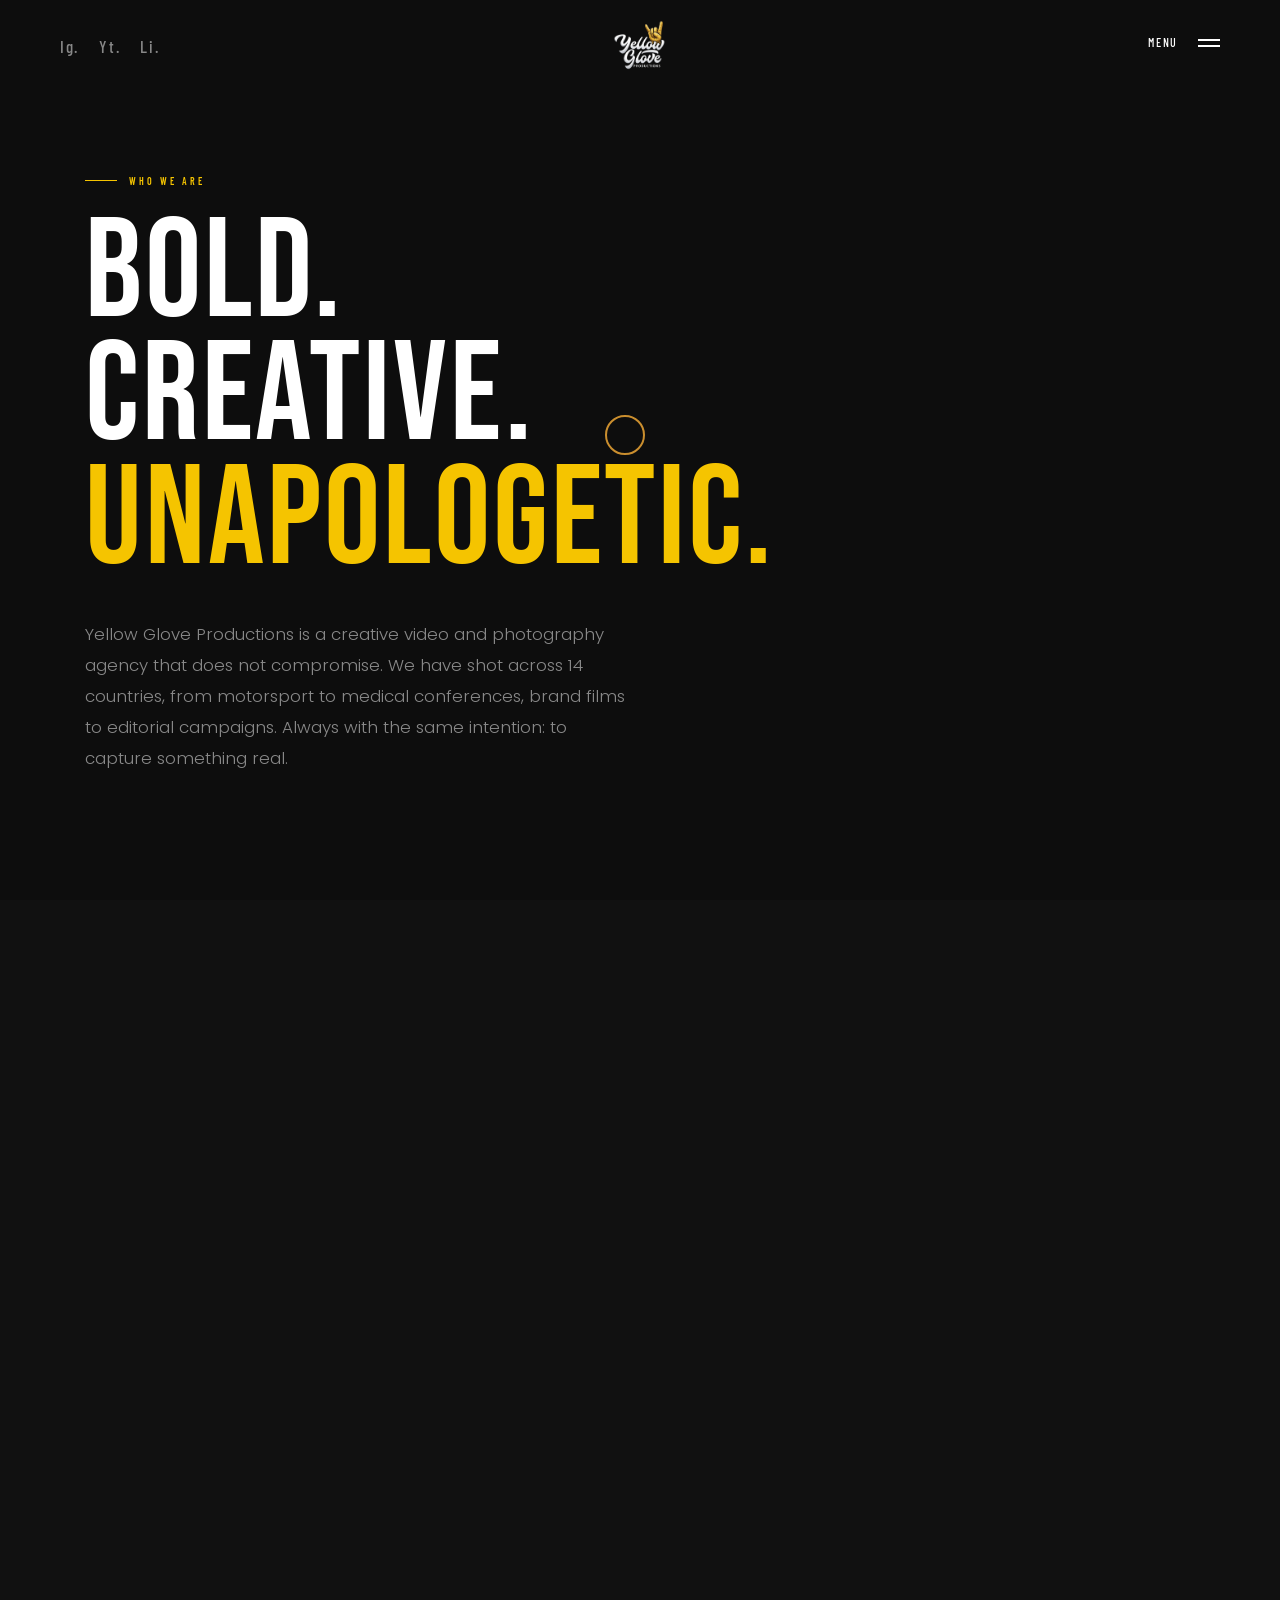
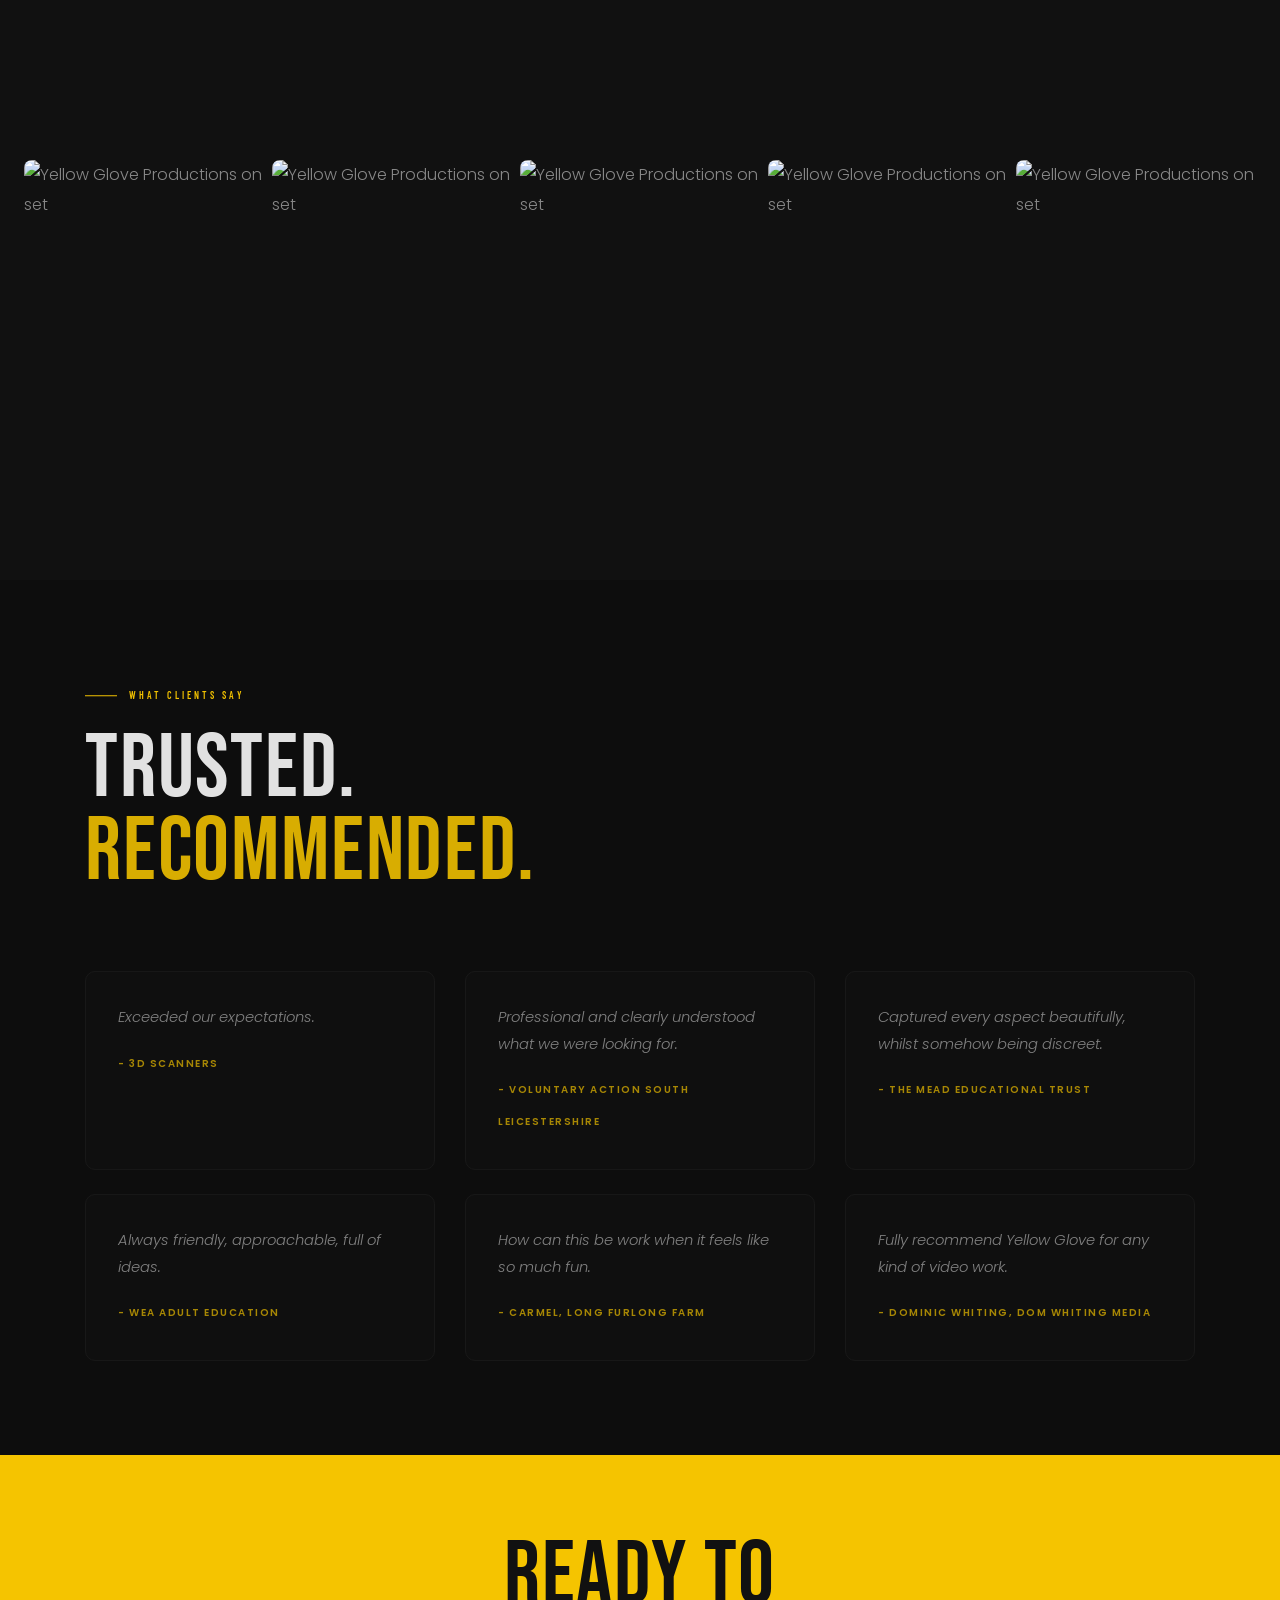
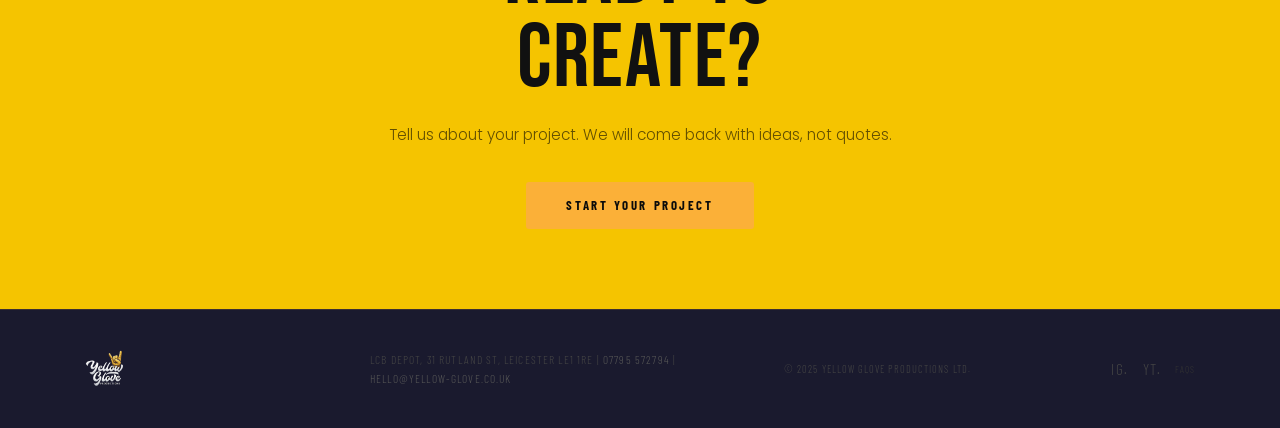
==== commit e489472a: "Add GSAP animations: SplitText hero, Lenis scroll, magnetic cursor, count-up, marquee, page transiti" ====
--- a/about.html
+++ b/about.html
@@ -19,4 +19,10 @@
 </main>
 <footer class="yg-footer"><div class="container"><div class="row align-items-center gy-3"><div class="col-md-3"><a href="index.html"><img src="images/yg-logo.png" alt="Yellow Glove Productions" style="max-height:38px"></a></div><div class="col-md-4"><p style="margin:0;font-size:.72rem;color:#444;line-height:1.65">LCB Depot, 31 Rutland St, Leicester LE1 1RE | <a href="tel:07795572794" style="color:#555;text-decoration:none">07795 572794</a> | <a href="mailto:hello@yellow-glove.co.uk" style="color:#555;text-decoration:none">hello@yellow-glove.co.uk</a></p></div><div class="col-md-3 text-md-center"><p style="margin:0;font-size:.65rem;color:#444">&copy; 2025 Yellow Glove Productions Ltd.</p></div><nav class="col-md-2 text-md-end" style="display:flex;gap:14px;justify-content:flex-end;align-items:center"><a href="https://www.instagram.com/yellowglove" target="_blank" style="font-size:.95rem;color:#444;text-decoration:none">Ig.</a><a href="https://www.youtube.com/@yellowglove" target="_blank" style="font-size:.95rem;color:#444;text-decoration:none">Yt.</a><a href="faqs.html" style="font-size:.6rem;letter-spacing:.1em;text-transform:uppercase;color:#333;text-decoration:none">FAQs</a></nav></div></div></footer>
 <script type="text/javascript" src="js/jquery.js"></script><script type="text/javascript" src="js/vendors.min.js"></script><script type="text/javascript" src="js/main.js"></script>
+
+<script src="https://cdnjs.cloudflare.com/ajax/libs/gsap/3.12.5/gsap.min.js"></script>
+<script src="https://cdnjs.cloudflare.com/ajax/libs/gsap/3.12.5/ScrollTrigger.min.js"></script>
+<script src="https://cdn.jsdelivr.net/npm/lenis@1.1.14/dist/lenis.min.js"></script>
+<script>gsap.registerPlugin(ScrollTrigger);</script>
+<script src="yg-animations.js"></script>
 </body></html>
--- a/demos/yellowglove/yellowglove.css
+++ b/demos/yellowglove/yellowglove.css
@@ -1,302 +1,525 @@
 
-@import url('https://fonts.googleapis.com/css2?family=Bebas+Neue&family=Barlow:wght@300;400;500;600&family=Barlow+Condensed:wght@400;500;600;700&display=swap');
+@import url('https://fonts.googleapis.com/css2?family=Poppins:wght@300;400;500;600;700;800;900&display=swap');
+@import url('https://fonts.googleapis.com/css2?family=Bebas+Neue&family=Barlow+Condensed:wght@400;500;600;700&display=swap');
 
 :root {
-  --base-color: #f5c400;
-  --base-color-hover: #e0b200;
-  --dark-gray: #1a1a1a;
-  --extra-medium-gray: #333333;
-  --medium-gray: #888888;
+  --yg-yellow:   #FBB038;
+  --yg-yellow-2: #F5A623;
+  --yg-yellow-dim: rgba(251,176,56,0.12);
+  --yg-yellow-glow: rgba(251,176,56,0.25);
+  --yg-black:   #0a0a0a;
+  --yg-dark:    #111111;
+  --yg-surface: #161616;
+  --yg-border:  #252525;
+  --yg-navy:    #1A1A2E;
+  --yg-gray:    #E5E5E5;
+  --yg-white:   #ffffff;
+  --yg-muted:   #888888;
   --alt-font: 'Bebas Neue', sans-serif;
-  --primary-font: 'Barlow', sans-serif;
-}
-
+  --primary-font: 'Poppins', sans-serif;
+  --condensed-font: 'Barlow Condensed', sans-serif;
+}
+
+/* ── Reset ── */
+*, *::before, *::after { box-sizing: border-box; }
+html { scroll-behavior: smooth; overflow-x: hidden; }
 body {
   font-family: var(--primary-font);
   font-weight: 300;
   font-size: 16px;
-  color: #cccccc;
-  background-color: var(--dark-gray);
-}
-
-/* ── Custom cursor ── */
-.custom-cursor .circle-cursor-inner { background-color: var(--base-color); }
-.custom-cursor .circle-cursor-outer { border-color: var(--base-color); background: transparent; }
-.custom-cursor .circle-cursor-inner.cursor-link-hover { background-color: var(--base-color); }
-
-/* ── Header ── */
-header .navbar-brand img { max-height: 55px; }
-header .navbar-brand { padding: 28px 0; }
-.hamburger-logo img { max-height: 80px; }
-
-.push-menu.hamburger-nav { background-color: #111111 !important; }
-
+  color: var(--yg-muted);
+  background: var(--yg-black);
+  margin: 0;
+  cursor: none;
+}
+
+/* ── Custom Cursor (glove icon) ── */
+.circle-cursor-outer {
+  width: 40px !important;
+  height: 40px !important;
+  border: 2px solid var(--yg-yellow) !important;
+  background: transparent !important;
+  transition: all 0.12s ease !important;
+  mix-blend-mode: normal !important;
+}
+.circle-cursor-inner {
+  width: 0 !important;
+  height: 0 !important;
+  background: transparent !important;
+}
+.circle-cursor-inner::after {
+  content: '🤙';
+  font-size: 20px;
+  position: absolute;
+  top: -10px;
+  left: -10px;
+  line-height: 1;
+  filter: drop-shadow(0 0 4px rgba(251,176,56,.8));
+}
+.cursor-link-hover .circle-cursor-outer {
+  width: 60px !important;
+  height: 60px !important;
+  background: rgba(251,176,56,0.15) !important;
+}
+
+/* ── Nav ── */
+header .navbar-brand img { max-height: 70px; }
+header .navbar-brand { padding: 20px 0; }
+.hamburger-logo img { max-height: 90px; }
+
+.push-menu.hamburger-nav {
+  background-color: var(--yg-navy) !important;
+}
 .hamburger-menu-simple .menu-item-list .nav-link {
   font-family: var(--alt-font);
   font-size: 72px;
-  line-height: 60px;
+  line-height: 58px;
   letter-spacing: 0.02em;
-  color: #ffffff;
+  color: var(--yg-white);
   font-weight: 400;
 }
 .hamburger-menu-simple .menu-item-list .nav-link:hover {
-  color: var(--base-color);
-  left: 12px;
+  color: var(--yg-yellow);
+  left: 14px;
   opacity: 1;
 }
 .menu-list-wrapper { height: calc(85vh - 120px); }
-
 .header-social-icon a {
-  color: #666666 !important;
-  font-family: var(--primary-font);
+  color: var(--yg-muted) !important;
+  font-family: var(--condensed-font);
   font-weight: 500;
   font-size: 13px;
   letter-spacing: 0.1em;
 }
-.header-social-icon a:hover { color: var(--base-color) !important; }
-
-.push-button span { background-color: #ffffff; }
-.push-button-text { color: #ffffff !important; font-family: var(--primary-font); font-size: 13px; letter-spacing: 0.15em; text-transform: uppercase; }
-
-/* ── Slider ── */
-.swiper-slide .slide-tag {
-  font-family: var(--primary-font);
-  font-size: 11px;
-  font-weight: 500;
-  letter-spacing: 0.2em;
-  text-transform: uppercase;
-  color: var(--base-color);
-  opacity: 0.9;
-}
-.swiper-slide h6 {
-  font-family: var(--alt-font);
-  font-size: 2.25rem;
-  letter-spacing: 0.04em;
-  font-weight: 400;
-  color: #ffffff;
-}
-
-/* ── Agency intro section ── */
-.yg-intro { background-color: var(--dark-gray); padding: 100px 0; }
-.yg-intro .yg-label {
-  font-family: var(--primary-font);
-  font-size: 11px;
-  font-weight: 600;
-  letter-spacing: 0.3em;
-  text-transform: uppercase;
-  color: var(--base-color);
+.header-social-icon a:hover { color: var(--yg-yellow) !important; }
+.push-button span { background: var(--yg-white); }
+.push-button-text { color: var(--yg-white) !important; font-family: var(--condensed-font); font-size: 12px; letter-spacing: .15em; text-transform: uppercase; }
+
+/* ── Section label ── */
+.yg-eyebrow {
+  font-family: var(--condensed-font);
+  font-size: 10px;
+  font-weight: 600;
+  letter-spacing: .35em;
+  text-transform: uppercase;
+  color: var(--yg-yellow);
   display: flex;
   align-items: center;
   gap: 12px;
-  margin-bottom: 32px;
-}
-.yg-intro .yg-label::before,
-.yg-intro .yg-label::after {
+  margin-bottom: 16px;
+}
+.yg-eyebrow::before {
   content: '';
   display: block;
   width: 32px;
   height: 1px;
-  background: var(--base-color);
+  background: var(--yg-yellow);
   flex-shrink: 0;
 }
-.yg-intro .yg-label::before { display: none; }
-.yg-heading-xl {
-  font-family: var(--alt-font);
-  font-size: clamp(3.5rem, 8vw, 7rem);
-  line-height: 0.95;
+
+/* ── Headings ── */
+.yg-h1 {
+  font-family: var(--alt-font);
+  font-size: clamp(4rem, 10vw, 9rem);
+  line-height: 0.88;
   letter-spacing: 0.02em;
-  color: #ffffff;
+  color: var(--yg-white);
   margin: 0;
 }
-.yg-heading-xl span { color: var(--base-color); }
-
-/* ── Services ── */
-.yg-services { background-color: #111111; padding: 100px 0; }
-.yg-service-card {
-  border: 1px solid #2a2a2a;
-  border-radius: 12px;
-  padding: 40px;
-  background: #161616;
+.yg-h2 {
+  font-family: var(--alt-font);
+  font-size: clamp(3rem, 7vw, 6.5rem);
+  line-height: 0.92;
+  letter-spacing: 0.02em;
+  color: var(--yg-white);
+  margin: 0;
+}
+.yg-accent { color: var(--yg-yellow); }
+.yg-navy-bg { background: var(--yg-navy); }
+
+/* ── Service cards (new exciting version) ── */
+.yg-svc-row {
+  display: grid;
+  grid-template-columns: 1fr 1fr;
+  gap: 0;
+  border-top: 1px solid var(--yg-border);
+}
+.yg-svc-row:last-child { border-bottom: 1px solid var(--yg-border); }
+.yg-svc-cell {
+  padding: 60px 48px;
+  border-right: 1px solid var(--yg-border);
   position: relative;
   overflow: hidden;
-  transition: border-color 0.3s ease, transform 0.3s ease;
-  height: 100%;
-}
-.yg-service-card::before {
+  transition: background 0.35s ease;
+}
+.yg-svc-cell:last-child { border-right: none; }
+.yg-svc-cell::before {
   content: '';
   position: absolute;
   inset: 0;
-  background: radial-gradient(400px circle at var(--mx, 50%) var(--my, 50%), rgba(245,196,0,0.1), transparent 40%);
+  background: radial-gradient(600px circle at var(--mx,50%) var(--my,50%), rgba(251,176,56,0.08), transparent 50%);
   opacity: 0;
-  transition: opacity 0.4s ease;
+  transition: opacity 0.5s ease;
   pointer-events: none;
 }
-.yg-service-card:hover::before { opacity: 1; }
-.yg-service-card:hover {
-  border-color: rgba(245,196,0,0.4);
-  transform: translateY(-3px);
-}
-.yg-service-num {
-  font-family: var(--alt-font);
-  font-size: 4rem;
-  color: var(--base-color);
+.yg-svc-cell:hover::before { opacity: 1; }
+.yg-svc-cell:hover { background: rgba(26,26,46,0.6); }
+.yg-svc-num {
+  font-family: var(--alt-font);
+  font-size: 5rem;
+  color: var(--yg-yellow);
   opacity: 0.15;
   line-height: 1;
   margin-bottom: 16px;
 }
-.yg-service-card h3 {
-  font-family: var(--alt-font);
-  font-size: 2rem;
+.yg-svc-cell h3 {
+  font-family: var(--alt-font);
+  font-size: 2.5rem;
   letter-spacing: 0.04em;
-  color: #ffffff;
-  margin-bottom: 16px;
-}
-.yg-service-card p {
+  color: var(--yg-white);
+  margin: 0 0 14px;
+}
+.yg-svc-cell p {
   font-size: 0.875rem;
-  line-height: 1.7;
-  color: #888888;
-  margin-bottom: 24px;
+  line-height: 1.75;
+  color: var(--yg-muted);
+  margin-bottom: 20px;
+  max-width: 42ch;
 }
 .yg-tag {
   display: inline-block;
-  font-family: var(--primary-font);
+  font-family: var(--condensed-font);
   font-size: 0.7rem;
   font-weight: 600;
   letter-spacing: 0.12em;
   text-transform: uppercase;
-  color: var(--base-color);
-  background: rgba(245,196,0,0.12);
+  color: var(--yg-yellow);
+  background: var(--yg-yellow-dim);
   padding: 4px 10px;
   border-radius: 2px;
   margin: 2px;
 }
+.yg-svc-icon {
+  position: absolute;
+  right: 40px;
+  bottom: 40px;
+  font-size: 3.5rem;
+  opacity: 0.06;
+  transition: opacity 0.35s, transform 0.35s;
+}
+.yg-svc-cell:hover .yg-svc-icon { opacity: 0.18; transform: scale(1.1) rotate(-5deg); }
 
 /* ── Work grid ── */
-.yg-work { padding: 100px 0; background-color: var(--dark-gray); }
 .yg-work-item {
   position: relative;
-  border-radius: 10px;
+  border-radius: 8px;
   overflow: hidden;
-  background: #1e1e1e;
+  background: var(--yg-surface);
   transition: transform 0.35s ease;
 }
 .yg-work-item:hover { transform: scale(1.015); }
-.yg-work-item .yg-work-overlay {
+.yg-work-overlay {
   position: absolute;
   inset: 0;
-  background: linear-gradient(to top, rgba(0,0,0,0.85) 0%, transparent 50%);
+  background: linear-gradient(to top, rgba(0,0,0,0.88) 0%, transparent 55%);
   display: flex;
   flex-direction: column;
   justify-content: flex-end;
   padding: 28px;
-}
-.yg-work-item .yg-work-cat {
-  font-family: var(--primary-font);
+  opacity: 0;
+  transition: opacity 0.3s ease;
+}
+.yg-work-item:hover .yg-work-overlay { opacity: 1; }
+.yg-work-cat {
+  font-family: var(--condensed-font);
   font-size: 0.7rem;
   font-weight: 600;
   letter-spacing: 0.15em;
   text-transform: uppercase;
-  color: var(--base-color);
+  color: var(--yg-yellow);
   margin-bottom: 4px;
 }
-.yg-work-item .yg-work-title {
-  font-family: var(--alt-font);
-  font-size: 1.5rem;
+.yg-work-title {
+  font-family: var(--alt-font);
+  font-size: 1.6rem;
   letter-spacing: 0.04em;
-  color: #ffffff;
+  color: var(--yg-white);
   margin: 0;
 }
-.yg-work-item .yg-work-num {
+.yg-work-num {
   position: absolute;
-  top: 20px;
-  right: 20px;
+  top: 16px;
+  right: 16px;
   font-family: var(--alt-font);
   font-size: 0.85rem;
   letter-spacing: 0.1em;
   color: rgba(255,255,255,0.2);
 }
 
-/* ── Contact ── */
-.yg-contact { background-color: #111111; padding: 100px 0; }
+/* ── Testimonials ── */
+.testi {
+  background: var(--yg-navy);
+  border: 1px solid rgba(251,176,56,0.15);
+  border-radius: 10px;
+  padding: 36px;
+  height: 100%;
+  transition: border-color 0.3s, transform 0.3s;
+}
+.testi:hover { border-color: rgba(251,176,56,0.4); transform: translateY(-3px); }
+.testi blockquote {
+  font-size: 0.95rem;
+  line-height: 1.8;
+  color: var(--yg-gray);
+  font-style: italic;
+  margin: 0 0 16px;
+}
+.testi cite {
+  font-family: var(--condensed-font);
+  font-size: 10px;
+  font-weight: 600;
+  letter-spacing: 0.15em;
+  text-transform: uppercase;
+  color: var(--yg-yellow);
+  font-style: normal;
+}
+
+/* ── Blog cards ── */
+.bc {
+  border-radius: 10px;
+  overflow: hidden;
+  background: var(--yg-surface);
+  border: 1px solid var(--yg-border);
+  transition: border-color 0.3s, transform 0.3s;
+  display: flex;
+  flex-direction: column;
+  height: 100%;
+}
+.bc:hover { border-color: rgba(251,176,56,0.4); transform: translateY(-4px); }
+.bc img { width: 100%; aspect-ratio: 16/9; object-fit: cover; display: block; transition: transform 0.4s; }
+.bc:hover img { transform: scale(1.04); }
+.bc-body { padding: 24px; flex: 1; display: flex; flex-direction: column; }
+
+/* ── Stat grid ── */
+.stat-grid { display: grid; grid-template-columns: repeat(3,1fr); gap: 1px; background: var(--yg-navy); }
+.stat-cell { background: var(--yg-dark); padding: 40px 24px; text-align: center; transition: background 0.3s; }
+.stat-cell:hover { background: var(--yg-navy); }
+.stat-num { font-family: var(--alt-font); font-size: 3.5rem; color: var(--yg-yellow); line-height: 1; margin-bottom: 8px; }
+.stat-lbl { font-family: var(--condensed-font); font-size: 10px; font-weight: 600; letter-spacing: .2em; text-transform: uppercase; color: var(--yg-muted); }
+
+/* ── Buttons ── */
+.btn.yg-btn-primary {
+  background: var(--yg-yellow);
+  color: var(--yg-black);
+  font-family: var(--condensed-font);
+  font-size: 0.8rem;
+  font-weight: 700;
+  letter-spacing: 0.2em;
+  text-transform: uppercase;
+  padding: 14px 40px;
+  border: none;
+  border-radius: 3px;
+  transition: opacity 0.2s, transform 0.2s;
+  cursor: none;
+}
+.btn.yg-btn-primary:hover { opacity: 0.88; transform: translateY(-2px); color: var(--yg-black); }
+
+/* ── Label sm ── */
+.yg-label-sm {
+  display: block;
+  font-family: var(--condensed-font);
+  font-size: 10px;
+  font-weight: 600;
+  letter-spacing: 0.2em;
+  text-transform: uppercase;
+  color: var(--yg-muted);
+  margin-bottom: 8px;
+}
+
+/* ── Form inputs ── */
 .form-control.yg-input {
-  background: #1a1a1a;
-  border: 1px solid #2a2a2a;
-  border-radius: 6px;
-  color: #ffffff;
+  background: var(--yg-surface);
+  border: 1px solid var(--yg-border);
+  border-radius: 4px;
+  color: var(--yg-white);
   padding: 14px 18px;
   font-family: var(--primary-font);
   font-size: 0.875rem;
   transition: border-color 0.2s;
+  cursor: none;
 }
 .form-control.yg-input:focus {
-  background: #1a1a1a;
-  border-color: rgba(245,196,0,0.5);
+  background: var(--yg-surface);
+  border-color: rgba(251,176,56,0.5);
   box-shadow: none;
-  color: #ffffff;
+  color: var(--yg-white);
   outline: none;
 }
-.form-control.yg-input::placeholder { color: #555555; }
-.btn.yg-btn-primary {
-  background: var(--base-color);
-  color: #111111;
-  font-family: var(--primary-font);
-  font-size: 0.8rem;
-  font-weight: 700;
-  letter-spacing: 0.2em;
-  text-transform: uppercase;
-  padding: 14px 40px;
-  border: none;
-  border-radius: 4px;
-  transition: opacity 0.2s, transform 0.2s;
-  width: 100%;
-}
-.btn.yg-btn-primary:hover { opacity: 0.88; transform: translateY(-2px); color: #111111; }
+.form-control.yg-input::placeholder { color: #444; }
 
 /* ── Footer ── */
 .yg-footer {
-  background-color: #0d0d0d;
+  background: var(--yg-navy);
   padding: 40px 0;
-  border-top: 1px solid #222222;
-}
-.yg-footer-logo {
-  font-family: var(--alt-font);
-  font-size: 1.5rem;
-  letter-spacing: 0.05em;
-  color: #ffffff;
-}
-.yg-footer-logo span { color: var(--base-color); }
+  border-top: 1px solid rgba(251,176,56,0.15);
+}
 .yg-footer p, .yg-footer a {
+  font-family: var(--condensed-font);
+  font-size: 0.72rem;
+  letter-spacing: 0.1em;
+  text-transform: uppercase;
+  color: #555;
+  text-decoration: none;
+}
+.yg-footer a:hover { color: var(--yg-yellow); }
+
+/* ── Project detail ── */
+.yg-project-hero {
+  height: 75vh;
+  min-height: 500px;
+  position: relative;
+  overflow: hidden;
+}
+.yg-project-hero img {
+  width: 100%;
+  height: 100%;
+  object-fit: cover;
+  display: block;
+}
+.yg-project-hero-overlay {
+  position: absolute;
+  inset: 0;
+  background: linear-gradient(to top, rgba(10,10,10,0.85) 0%, rgba(10,10,10,0.3) 60%, transparent 100%);
+}
+.yg-project-meta {
+  display: grid;
+  grid-template-columns: repeat(auto-fit, minmax(140px, 1fr));
+  gap: 0;
+  border: 1px solid var(--yg-border);
+  border-radius: 8px;
+  overflow: hidden;
+  background: var(--yg-surface);
+}
+.yg-meta-item {
+  padding: 24px;
+  border-right: 1px solid var(--yg-border);
+}
+.yg-meta-item:last-child { border-right: none; }
+.yg-meta-label {
+  font-family: var(--condensed-font);
+  font-size: 9px;
+  font-weight: 600;
+  letter-spacing: .2em;
+  text-transform: uppercase;
+  color: var(--yg-muted);
+  display: block;
+  margin-bottom: 6px;
+}
+.yg-meta-value {
+  font-family: var(--alt-font);
+  font-size: 1.2rem;
+  letter-spacing: 0.04em;
+  color: var(--yg-white);
+}
+
+/* ── Blog post ── */
+.yg-post-body {
   font-family: var(--primary-font);
-  font-size: 0.75rem;
-  letter-spacing: 0.12em;
-  text-transform: uppercase;
-  color: #555555;
-  text-decoration: none;
-}
-.yg-footer a:hover { color: var(--base-color); }
-
-/* ── Section divider ── */
-.yg-divider {
-  width: 100%;
-  height: 1px;
-  background: #222222;
-}
+  font-size: 1.05rem;
+  line-height: 1.85;
+  color: #aaa;
+  max-width: 70ch;
+  margin: 0 auto;
+}
+.yg-post-body h2 {
+  font-family: var(--alt-font);
+  font-size: 2.5rem;
+  letter-spacing: .04em;
+  color: var(--yg-white);
+  margin: 48px 0 16px;
+}
+.yg-post-body h3 {
+  font-family: var(--alt-font);
+  font-size: 1.75rem;
+  letter-spacing: .04em;
+  color: var(--yg-white);
+  margin: 36px 0 12px;
+}
+.yg-post-body p { margin: 0 0 24px; }
+.yg-post-body strong { color: var(--yg-white); font-weight: 600; }
+.yg-pullquote {
+  border-left: 4px solid var(--yg-yellow);
+  padding: 20px 32px;
+  margin: 40px 0;
+  background: var(--yg-navy);
+  border-radius: 0 8px 8px 0;
+  font-size: 1.2rem;
+  font-style: italic;
+  color: var(--yg-gray);
+}
+
+/* ── Nav filters ── */
+.yg-filter-btn {
+  font-family: var(--condensed-font);
+  font-size: 10px;
+  font-weight: 600;
+  letter-spacing: .18em;
+  text-transform: uppercase;
+  color: var(--yg-muted);
+  background: transparent;
+  border: 1px solid var(--yg-border);
+  padding: 8px 20px;
+  border-radius: 2px;
+  cursor: none;
+  transition: all 0.2s;
+}
+.yg-filter-btn:hover, .yg-filter-btn.active {
+  color: var(--yg-black);
+  background: var(--yg-yellow);
+  border-color: var(--yg-yellow);
+}
+.yg-grid-item.hidden, .yg-blog-item.hidden { display: none; }
+.cat-btn {
+  font-family: var(--condensed-font);
+  font-size: 10px;
+  font-weight: 600;
+  letter-spacing: .15em;
+  text-transform: uppercase;
+  color: var(--yg-muted);
+  background: transparent;
+  border: 1px solid var(--yg-border);
+  padding: 7px 16px;
+  border-radius: 2px;
+  cursor: none;
+  transition: all 0.2s;
+}
+.cat-btn:hover, .cat-btn.active {
+  color: var(--yg-black);
+  background: var(--yg-yellow);
+  border-color: var(--yg-yellow);
+}
+
+/* ── Hover link color ── */
+a { cursor: none; }
 
 @media (max-width: 991px) {
   .hamburger-menu-simple .menu-item-list .nav-link { font-size: 48px; line-height: 40px; }
-  .yg-intro, .yg-services, .yg-work, .yg-contact { padding: 70px 0; }
+  header .navbar-brand img { max-height: 56px; }
+  .yg-svc-row { grid-template-columns: 1fr; }
+  .yg-svc-cell { border-right: none; border-bottom: 1px solid var(--yg-border); }
+  .yg-svc-cell:last-child { border-bottom: none; }
 }
 @media (max-width: 767px) {
   .hamburger-menu-simple .menu-item-list .nav-link { font-size: 36px; line-height: 30px; }
 }
 
-.yg-label-sm {
-  display: block;
-  font-family: var(--primary-font);
-  font-size: 10px;
-  font-weight: 600;
-  letter-spacing: 0.2em;
-  text-transform: uppercase;
-  color: #555555;
-  margin-bottom: 8px;
-}
+.yg-video-hero{position:relative;height:100dvh;min-height:600px;overflow:hidden;background:#0a0a0a;display:flex;align-items:center;justify-content:center}
+.yg-video-wrap{position:absolute;inset:0;pointer-events:none;overflow:hidden;z-index:0}
+.yg-video-wrap iframe{position:absolute;top:50%;left:50%;width:177.78vh;height:100vh;min-width:100%;min-height:56.25vw;transform:translate(-50%,-50%);border:0}
+.yg-video-overlay{position:absolute;inset:0;background:linear-gradient(to bottom,rgba(10,10,10,.4),rgba(10,10,10,.75));z-index:1}
+.yg-video-content{position:relative;z-index:2;text-align:center;padding:0 24px;max-width:1000px}
+.yg-hero-wordmark{font-family:'Bebas Neue',sans-serif;font-size:clamp(3.5rem,9vw,11rem);line-height:.88;letter-spacing:.02em;color:#fff;margin:0 0 20px;display:flex;flex-direction:column;align-items:center}
+.yg-hero-wordmark .accent{color:#FBB038}
+.yg-svc-cell{padding:60px 48px;position:relative;overflow:hidden;transition:background .35s ease;border-bottom:1px solid #252525}
+.yg-svc-cell::before{content:'';position:absolute;inset:0;background:radial-gradient(600px circle at var(--mx,50%) var(--my,50%),rgba(251,176,56,.08),transparent 50%);opacity:0;transition:opacity .5s ease;pointer-events:none}
+.yg-svc-cell:hover::before{opacity:1}
+.yg-svc-cell:hover{background:rgba(26,26,46,.6)}
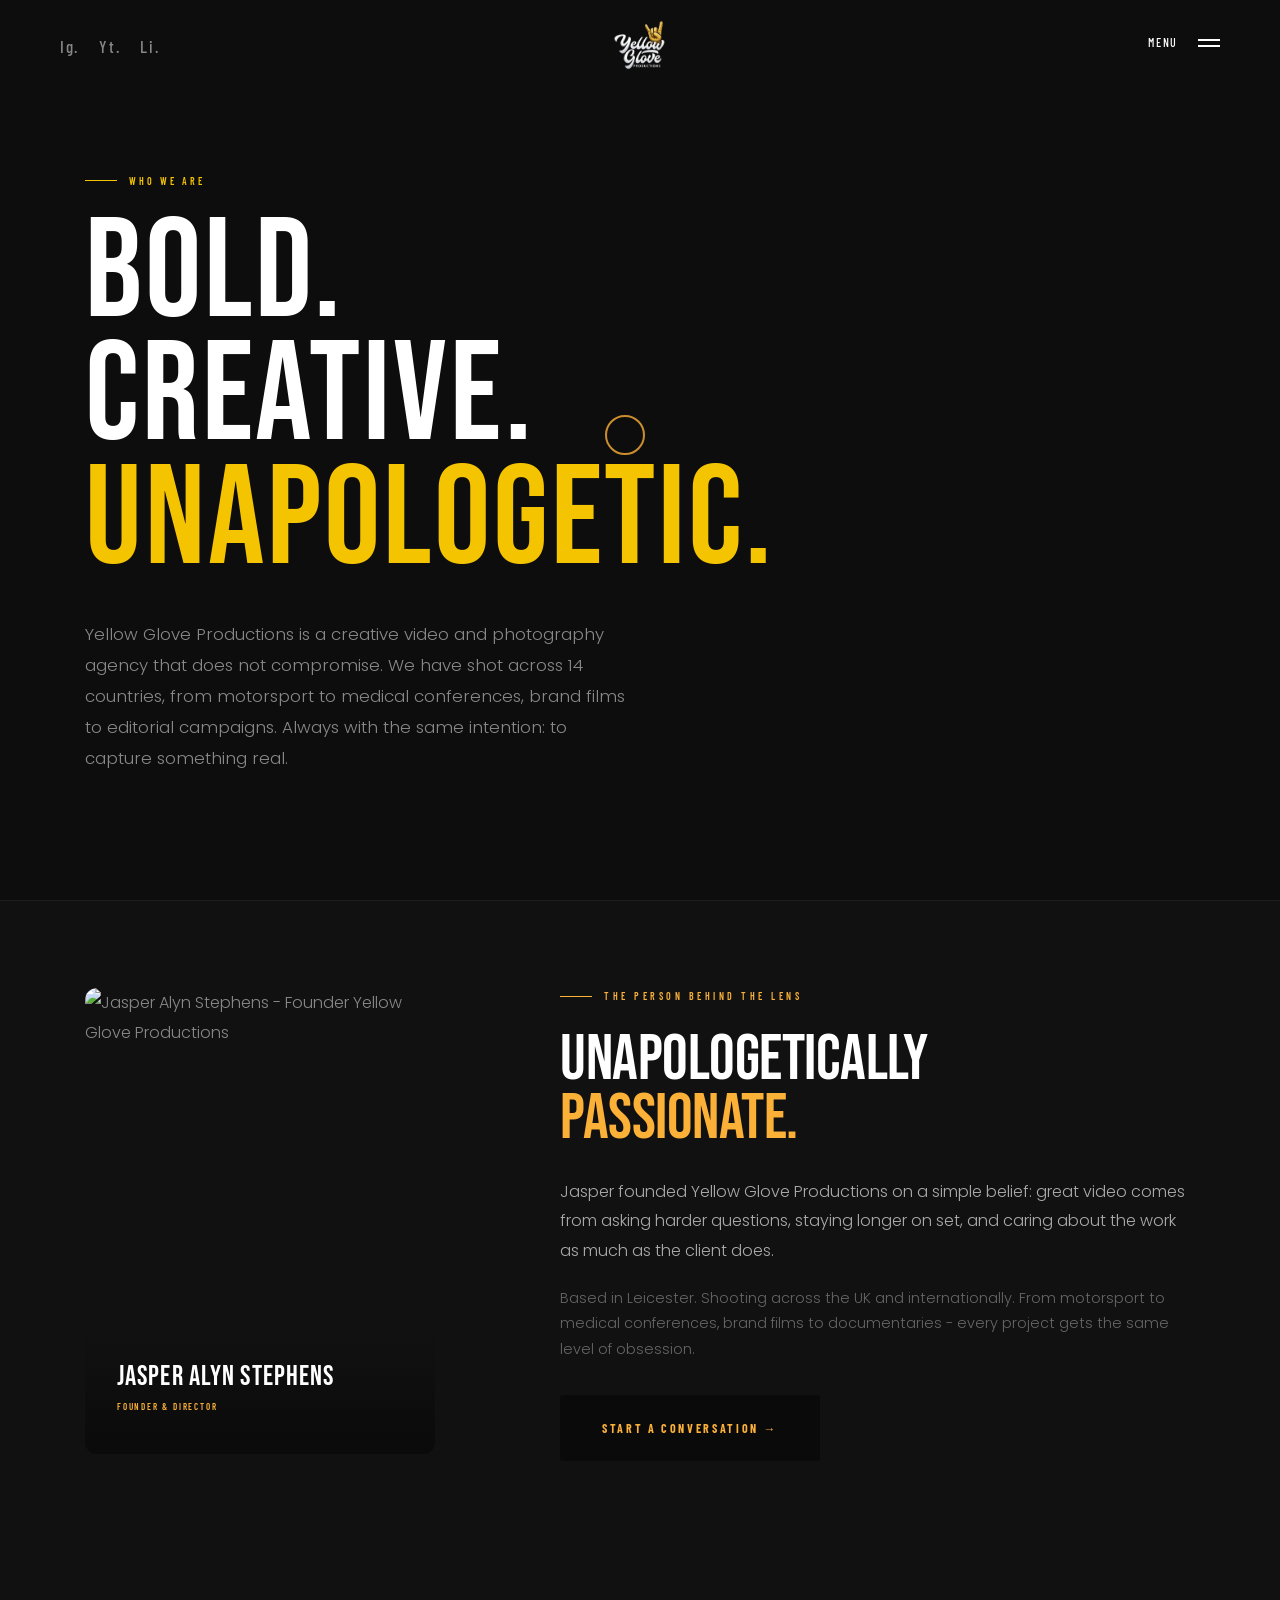
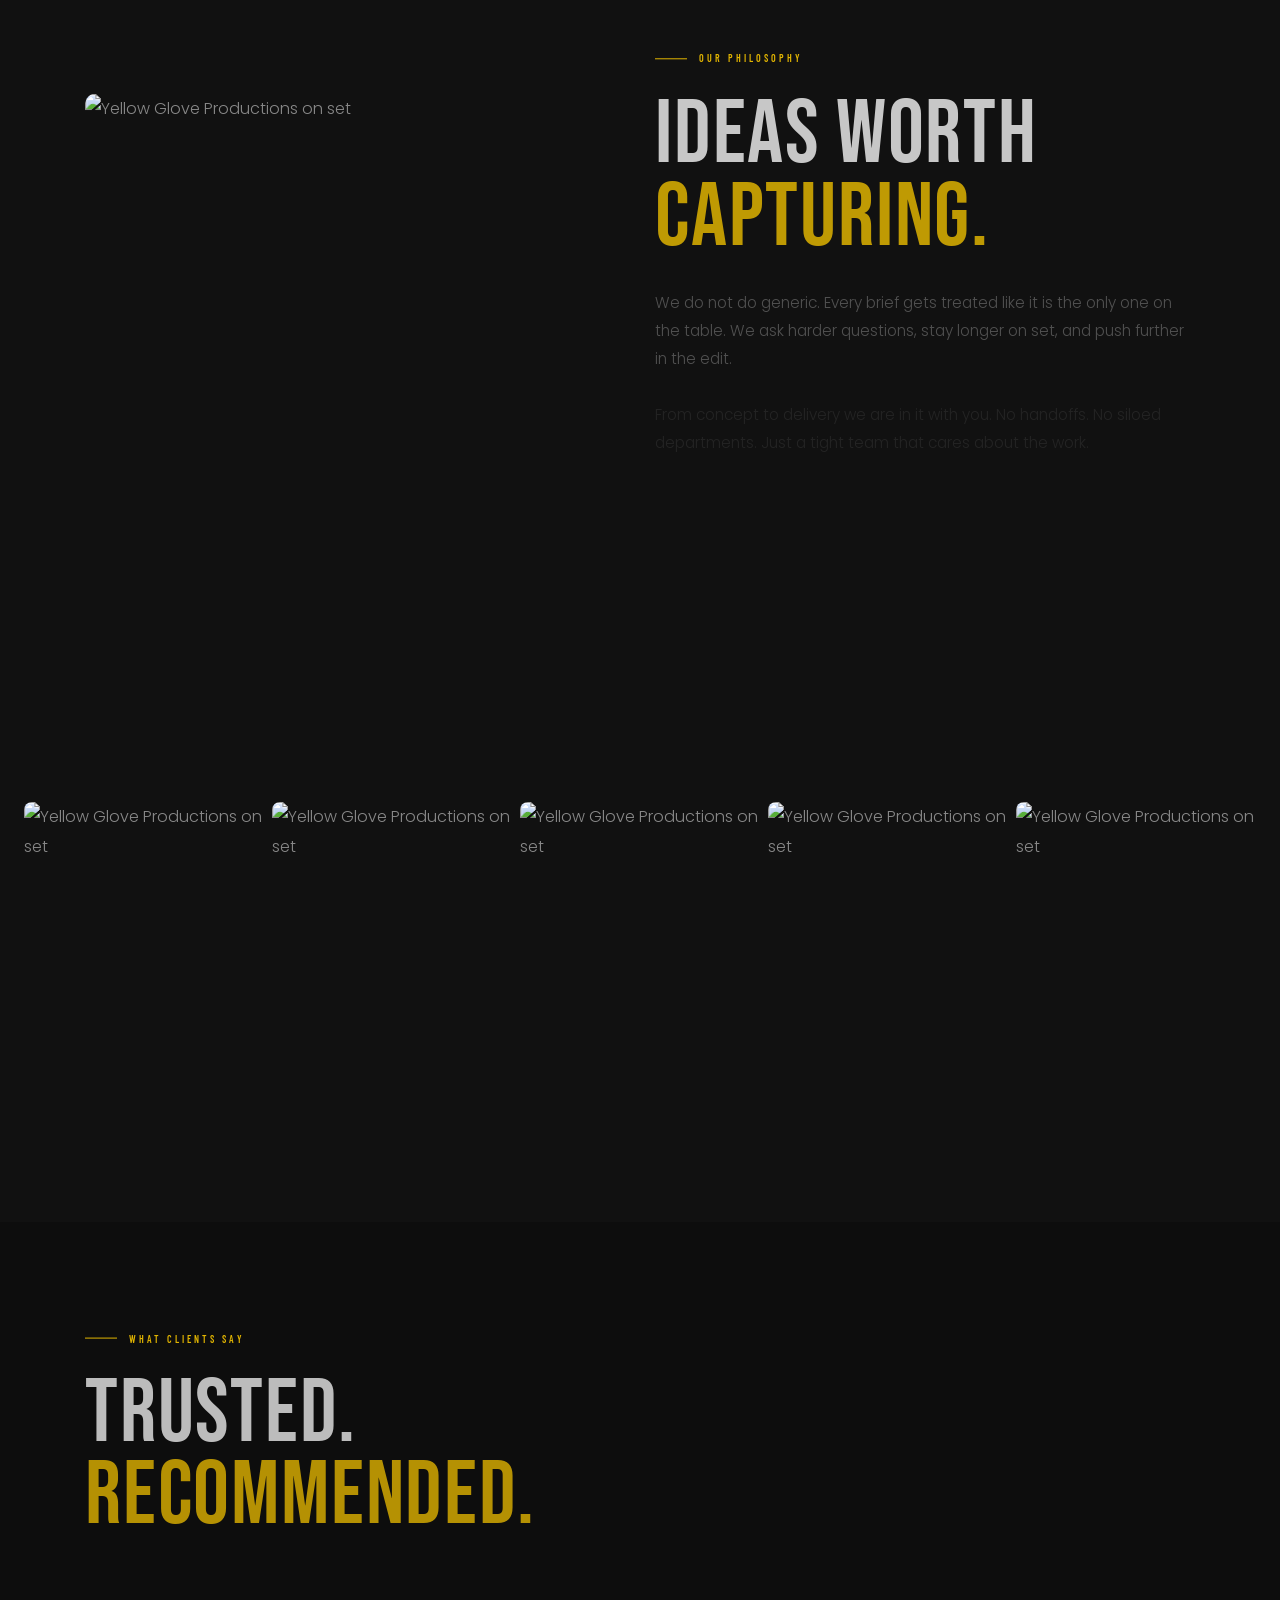
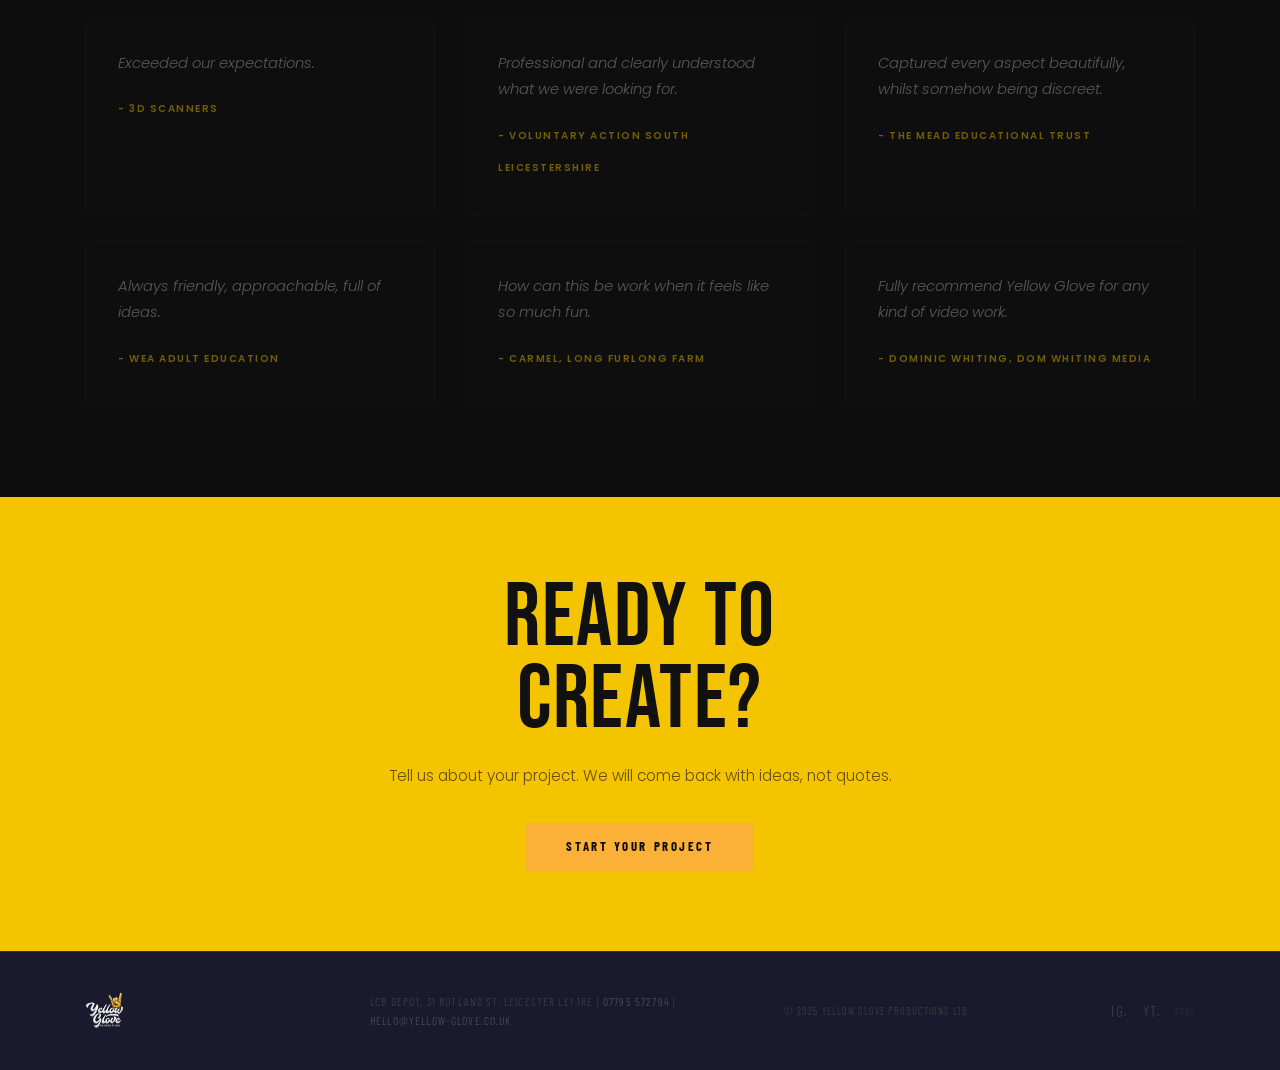
==== commit a8641823: "Homepage: logo in hero + GSAP entrance, kinetic IDEAS/CAPTURED/PERFECTED section, menu fix, Jasper o" ====
--- a/about.html
+++ b/about.html
@@ -15,7 +15,8 @@
 <div class="cursor-page-inner"><div class="circle-cursor circle-cursor-inner"></div><div class="circle-cursor circle-cursor-outer"></div></div>
 <header><nav class="navbar navbar-expand-lg header-transparent header-dark disable-fixed"><div class="container-fluid"><div class="col-auto col-lg-2 me-lg-0 me-auto d-none d-lg-flex"><div class="header-icon"><div class="header-social-icon icon social-text-style-01 alt-font"><a href="https://www.instagram.com/yellowglove" target="_blank" rel="noopener">Ig.</a><a href="https://www.youtube.com/@yellowglove" target="_blank" rel="noopener">Yt.</a><a href="https://www.linkedin.com/company/yellow-glove-productions" target="_blank" rel="noopener">Li.</a></div></div></div><div class="col-auto"><a class="navbar-brand" href="index.html"><img src="images/yg-logo.png" alt="Yellow Glove Productions" style="max-height:52px"></a></div><div class="col-auto col-lg-2 text-end"><div class="header-icon"><div class="header-push-button hamburger-push-button icon"><div class="push-button" role="button" tabindex="0"><span></span><span></span><b class="push-button-text position-absolute top-3px left-minus-50px fs-13 fw-500">Menu</b></div></div></div></div></div></nav><div class="push-menu hamburger-nav header-dark hamburger-menu-simple" style="background-color:#0d0d0d"><a href="javascript:void(0);" class="close-menu bg-white fs-18"><i class="fa-solid fa-xmark text-dark-gray"></i></a><div class="d-flex flex-column align-items-center justify-content-center h-100 p-5 sm-px-0"><a class="hamburger-logo mb-40px" href="index.html"><img src="images/yg-logo.png" alt="Yellow Glove Productions" style="max-height:68px"></a><div class="row align-items-center justify-content-center w-100"><div class="hamburger-menu menu-list-wrapper col-lg-5 col-md-12 lg-no-margin offset-lg-1" data-scroll-options='{theme:light}'><nav><ul class="menu-item-list fw-300 alt-font ls-minus-2px"><li class="menu-item"><a href="index.html" class="nav-link">home</a></li><li class="menu-item"><a href="services.html" class="nav-link">services</a></li><li class="menu-item"><a href="work.html" class="nav-link">work</a></li><li class="menu-item"><a href="about.html" class="nav-link">about</a></li><li class="menu-item"><a href="blog.html" class="nav-link">blog</a></li><li class="menu-item"><a href="contact.html" class="nav-link">contact</a></li></ul></nav></div><div class="col-md-3 d-none d-lg-inline-block offset-3"><div class="mb-40px"><span style="font-size:10px;letter-spacing:.2em;text-transform:uppercase;color:#fff;display:block;margin-bottom:8px">Quick contact</span><a href="mailto:hello@yellow-glove.co.uk" style="color:#888;text-decoration:none;font-size:13px;display:block;margin-bottom:4px">hello@yellow-glove.co.uk</a><a href="tel:07795572794" style="color:#888;text-decoration:none;font-size:13px">07795 572794</a></div></div></div></div></div></header>
 <main id="main-content">
-<section style="min-height:100dvh;display:flex;align-items:center;background:#0d0d0d;position:relative;overflow:hidden;padding:120px 0 80px"><div style="position:absolute;inset:0;background-image:url('https://drive.google.com/thumbnail?id=1mmiocf0Mk3b-CErDPlmInz6DdrlUlZFa&sz=w1600');background-size:cover;background-position:center;opacity:.1" aria-hidden="true"></div><div class="container" style="position:relative;z-index:2"><div class="row"><div class="col-lg-9" data-anime='{"el":"childs","translateY":[32,0],"opacity":[0,1],"duration":900,"staggervalue":180,"easing":"easeOutQuad"}'><p style="font-family:'Barlow Condensed',sans-serif;font-size:10px;font-weight:600;letter-spacing:.3em;text-transform:uppercase;color:#f5c400;margin-bottom:16px;display:flex;align-items:center;gap:12px"><span style="width:32px;height:1px;background:#f5c400;display:inline-block"></span>Who We Are</p><h1 style="font-family:'Bebas Neue',sans-serif;font-size:clamp(4.5rem,11vw,10rem);line-height:.88;letter-spacing:.02em;color:#fff;margin:0">BOLD.<br>CREATIVE.<br><span style="color:#f5c400">UNAPOLOGETIC.</span></h1><p style="font-size:1.05rem;line-height:1.85;color:#888;max-width:55ch;margin:36px 0 0;font-weight:300">Yellow Glove Productions is a creative video and photography agency that does not compromise. We have shot across 14 countries, from motorsport to medical conferences, brand films to editorial campaigns. Always with the same intention: to capture something real.</p></div></div></div></section><section style="padding:100px 0;background:#111111"><div class="container"><div class="row align-items-center g-5"><div class="col-lg-5" data-anime='{"translateY":[28,0],"opacity":[0,1],"duration":800,"easing":"easeOutQuad"}' ><div style="aspect-ratio:4/5;border-radius:12px;overflow:hidden"><img src="https://drive.google.com/thumbnail?id=1rlFiv1XrCKZQS7gJvHUVF_t0CZBIR5U6&sz=w900" alt="Yellow Glove Productions on set" loading="lazy" style="width:100%;height:100%;object-fit:cover"></div></div><div class="col-lg-6 offset-lg-1" data-anime='{"el":"childs","translateY":[28,0],"opacity":[0,1],"duration":800,"delay":200,"staggervalue":160,"easing":"easeOutQuad"}'><p style="font-family:'Barlow Condensed',sans-serif;font-size:10px;font-weight:600;letter-spacing:.3em;text-transform:uppercase;color:#f5c400;margin-bottom:16px;display:flex;align-items:center;gap:12px"><span style="width:32px;height:1px;background:#f5c400;display:inline-block"></span>Our Philosophy</p><h2 style="font-family:'Bebas Neue',sans-serif;font-size:clamp(3rem,7vw,6.5rem);line-height:.92;letter-spacing:.02em;color:#fff;margin:0;">IDEAS WORTH<br><span style="color:#f5c400">CAPTURING.</span></h2><p style="font-size:.95rem;line-height:1.85;color:#888;margin:24px 0 18px">We do not do generic. Every brief gets treated like it is the only one on the table. We ask harder questions, stay longer on set, and push further in the edit.</p><p style="font-size:.95rem;line-height:1.85;color:#666;margin-bottom:28px">From concept to delivery we are in it with you. No handoffs. No siloed departments. Just a tight team that cares about the work.</p><div style="display:grid;grid-template-columns:1fr 1fr;gap:20px;margin-top:36px;padding-top:36px;border-top:1px solid #1e1e1e"><div><div style="font-family:'Bebas Neue',sans-serif;font-size:3.25rem;color:#f5c400;line-height:1;margin-bottom:5px">07+</div><div style="font-size:9px;font-weight:600;letter-spacing:.2em;text-transform:uppercase;color:#444">Years operating</div></div><div><div style="font-family:'Bebas Neue',sans-serif;font-size:3.25rem;color:#f5c400;line-height:1;margin-bottom:5px">120+</div><div style="font-size:9px;font-weight:600;letter-spacing:.2em;text-transform:uppercase;color:#444">Projects delivered</div></div><div><div style="font-family:'Bebas Neue',sans-serif;font-size:3.25rem;color:#f5c400;line-height:1;margin-bottom:5px">14</div><div style="font-size:9px;font-weight:600;letter-spacing:.2em;text-transform:uppercase;color:#444">Countries shot in</div></div><div><div style="font-family:'Bebas Neue',sans-serif;font-size:3.25rem;color:#f5c400;line-height:1;margin-bottom:5px">3</div><div style="font-size:9px;font-weight:600;letter-spacing:.2em;text-transform:uppercase;color:#444">International awards</div></div></div></div></div></div></section><section style="padding:0 0 100px;background:#111111;overflow:hidden"><div style="display:grid;grid-template-columns:repeat(5,1fr);gap:8px;padding:0 24px"><div style="aspect-ratio:3/4;border-radius:8px;overflow:hidden"><img src="https://drive.google.com/thumbnail?id=1cXdvPf5DvWa0iS22gxlIu59bOnrhC4-t&sz=w700" alt="Yellow Glove Productions on set" loading="lazy" style="width:100%;height:100%;object-fit:cover"></div><div style="aspect-ratio:3/4;border-radius:8px;overflow:hidden"><img src="https://drive.google.com/thumbnail?id=1ixjagSW01iCOPiLzUyGamv_HVpIdHj0u&sz=w700" alt="Yellow Glove Productions on set" loading="lazy" style="width:100%;height:100%;object-fit:cover"></div><div style="aspect-ratio:3/4;border-radius:8px;overflow:hidden"><img src="https://drive.google.com/thumbnail?id=1mB5v5Kgocj7U5uglbNn36WF3tUj1KU17&sz=w700" alt="Yellow Glove Productions on set" loading="lazy" style="width:100%;height:100%;object-fit:cover"></div><div style="aspect-ratio:3/4;border-radius:8px;overflow:hidden"><img src="https://drive.google.com/thumbnail?id=1EiLlh94JTn7VFIChpK8L2IFWUKLR1eAq&sz=w700" alt="Yellow Glove Productions on set" loading="lazy" style="width:100%;height:100%;object-fit:cover"></div><div style="aspect-ratio:3/4;border-radius:8px;overflow:hidden"><img src="https://drive.google.com/thumbnail?id=1QsJdT7SO-iFWGqsDHdJryVhPkT-Z7ts6&sz=w700" alt="Yellow Glove Productions on set" loading="lazy" style="width:100%;height:100%;object-fit:cover"></div></div></section><section style="padding:100px 0;background:#0d0d0d"><div class="container" data-anime='{"el":"childs","translateY":[18,0],"opacity":[0,1],"duration":700,"staggervalue":160,"easing":"easeOutQuad"}'><p style="font-family:'Barlow Condensed',sans-serif;font-size:10px;font-weight:600;letter-spacing:.3em;text-transform:uppercase;color:#f5c400;margin-bottom:16px;display:flex;align-items:center;gap:12px"><span style="width:32px;height:1px;background:#f5c400;display:inline-block"></span>What Clients Say</p><h2 style="font-family:'Bebas Neue',sans-serif;font-size:clamp(3rem,7vw,6.5rem);line-height:.92;letter-spacing:.02em;color:#fff;margin:0;">TRUSTED.<br><span style="color:#f5c400">RECOMMENDED.</span></h2><div class="row g-4 mt-50px"><div class="col-md-4"><div style="background:#111;border:1px solid #1e1e1e;border-radius:10px;padding:32px;height:100%"><blockquote style="font-size:.92rem;line-height:1.8;color:#bbb;font-style:italic;margin:0 0 16px">Exceeded our expectations.</blockquote><cite style="font-size:10px;font-weight:600;letter-spacing:.15em;text-transform:uppercase;color:#f5c400;font-style:normal">- 3D Scanners</cite></div></div><div class="col-md-4"><div style="background:#111;border:1px solid #1e1e1e;border-radius:10px;padding:32px;height:100%"><blockquote style="font-size:.92rem;line-height:1.8;color:#bbb;font-style:italic;margin:0 0 16px">Professional and clearly understood what we were looking for.</blockquote><cite style="font-size:10px;font-weight:600;letter-spacing:.15em;text-transform:uppercase;color:#f5c400;font-style:normal">- Voluntary Action South Leicestershire</cite></div></div><div class="col-md-4"><div style="background:#111;border:1px solid #1e1e1e;border-radius:10px;padding:32px;height:100%"><blockquote style="font-size:.92rem;line-height:1.8;color:#bbb;font-style:italic;margin:0 0 16px">Captured every aspect beautifully, whilst somehow being discreet.</blockquote><cite style="font-size:10px;font-weight:600;letter-spacing:.15em;text-transform:uppercase;color:#f5c400;font-style:normal">- The Mead Educational Trust</cite></div></div><div class="col-md-4"><div style="background:#111;border:1px solid #1e1e1e;border-radius:10px;padding:32px;height:100%"><blockquote style="font-size:.92rem;line-height:1.8;color:#bbb;font-style:italic;margin:0 0 16px">Always friendly, approachable, full of ideas.</blockquote><cite style="font-size:10px;font-weight:600;letter-spacing:.15em;text-transform:uppercase;color:#f5c400;font-style:normal">- WEA Adult Education</cite></div></div><div class="col-md-4"><div style="background:#111;border:1px solid #1e1e1e;border-radius:10px;padding:32px;height:100%"><blockquote style="font-size:.92rem;line-height:1.8;color:#bbb;font-style:italic;margin:0 0 16px">How can this be work when it feels like so much fun.</blockquote><cite style="font-size:10px;font-weight:600;letter-spacing:.15em;text-transform:uppercase;color:#f5c400;font-style:normal">- Carmel, Long Furlong Farm</cite></div></div><div class="col-md-4"><div style="background:#111;border:1px solid #1e1e1e;border-radius:10px;padding:32px;height:100%"><blockquote style="font-size:.92rem;line-height:1.8;color:#bbb;font-style:italic;margin:0 0 16px">Fully recommend Yellow Glove for any kind of video work.</blockquote><cite style="font-size:10px;font-weight:600;letter-spacing:.15em;text-transform:uppercase;color:#f5c400;font-style:normal">- Dominic Whiting, Dom Whiting Media</cite></div></div></div></div></section><section style="background:#f5c400;padding:80px 0;text-align:center"><div class="container"><h2 style="font-family:'Bebas Neue',sans-serif;font-size:clamp(3rem,7vw,6.5rem);line-height:.92;letter-spacing:.02em;color:#fff;margin:0;color:#111;">READY TO<br>CREATE?</h2><p style="font-size:.95rem;color:rgba(0,0,0,.6);margin:20px 0 32px">Tell us about your project. We will come back with ideas, not quotes.</p><a href="contact.html" class="btn yg-btn-primary" style="display:inline-block;width:auto">Start Your Project</a></div></section>
+<section style="min-height:100dvh;display:flex;align-items:center;background:#0d0d0d;position:relative;overflow:hidden;padding:120px 0 80px"><div style="position:absolute;inset:0;background-image:url('https://drive.google.com/thumbnail?id=1mmiocf0Mk3b-CErDPlmInz6DdrlUlZFa&sz=w1600');background-size:cover;background-position:center;opacity:.1" aria-hidden="true"></div><div class="container" style="position:relative;z-index:2"><div class="row"><div class="col-lg-9" data-anime='{"el":"childs","translateY":[32,0],"opacity":[0,1],"duration":900,"staggervalue":180,"easing":"easeOutQuad"}'><p style="font-family:'Barlow Condensed',sans-serif;font-size:10px;font-weight:600;letter-spacing:.3em;text-transform:uppercase;color:#f5c400;margin-bottom:16px;display:flex;align-items:center;gap:12px"><span style="width:32px;height:1px;background:#f5c400;display:inline-block"></span>Who We Are</p><h1 style="font-family:'Bebas Neue',sans-serif;font-size:clamp(4.5rem,11vw,10rem);line-height:.88;letter-spacing:.02em;color:#fff;margin:0">BOLD.<br>CREATIVE.<br><span style="color:#f5c400">UNAPOLOGETIC.</span></h1><p style="font-size:1.05rem;line-height:1.85;color:#888;max-width:55ch;margin:36px 0 0;font-weight:300">Yellow Glove Productions is a creative video and photography agency that does not compromise. We have shot across 14 countries, from motorsport to medical conferences, brand films to editorial campaigns. Always with the same intention: to capture something real.</p></div></div></div></section><section style="padding:80px 0;background:#111;border-top:1px solid #1e1e1e"><div class="container"><div class="row align-items-center g-5"><div class="col-lg-4"><div style="position:relative;border-radius:12px;overflow:hidden;aspect-ratio:3/4"><img src="https://drive.google.com/thumbnail?id=19vQG9kOuK9vS23Cb90FyE7bp-hzSYaCW&sz=w900" alt="Jasper Alyn Stephens - Founder Yellow Glove Productions" loading="lazy" style="width:100%;height:100%;object-fit:cover;object-position:center top"><div style="position:absolute;bottom:0;left:0;right:0;padding:32px;background:linear-gradient(to top,rgba(10,10,10,.95),transparent)"><p style="font-family:Bebas Neue,sans-serif;font-size:1.75rem;color:#fff;margin:0;letter-spacing:.04em">Jasper Alyn Stephens</p><p style="font-family:Barlow Condensed,sans-serif;font-size:9px;font-weight:600;letter-spacing:.2em;text-transform:uppercase;color:#FBB038;margin:0">Founder &amp; Director</p></div></div></div><div class="col-lg-7 offset-lg-1"><p style="font-family:Barlow Condensed,sans-serif;font-size:10px;font-weight:600;letter-spacing:.35em;text-transform:uppercase;color:#FBB038;margin-bottom:20px;display:flex;align-items:center;gap:12px"><span style="width:32px;height:1px;background:#FBB038;display:inline-block"></span>The Person Behind the Lens</p><h2 style="font-family:Bebas Neue,sans-serif;font-size:clamp(2.5rem,5vw,4.5rem);line-height:.92;color:#fff;margin:0 0 28px">UNAPOLOGETICALLY<br><span style="color:#FBB038">PASSIONATE.</span></h2><p style="font-family:Poppins,sans-serif;font-size:1rem;line-height:1.85;color:#aaa;margin-bottom:20px">Jasper founded Yellow Glove Productions on a simple belief: great video comes from asking harder questions, staying longer on set, and caring about the work as much as the client does.</p><p style="font-family:Poppins,sans-serif;font-size:.9rem;line-height:1.8;color:#666;margin-bottom:32px">Based in Leicester. Shooting across the UK and internationally. From motorsport to medical conferences, brand films to documentaries - every project gets the same level of obsession.</p><a href="contact.html" class="yg-cta-btn-primary" style="display:inline-flex!important">Start a Conversation &rarr;</a></div></div></div></section>
+<section style="padding:100px 0;background:#111111"><div class="container"><div class="row align-items-center g-5"><div class="col-lg-5" data-anime='{"translateY":[28,0],"opacity":[0,1],"duration":800,"easing":"easeOutQuad"}' ><div style="aspect-ratio:4/5;border-radius:12px;overflow:hidden"><img src="https://drive.google.com/thumbnail?id=1rlFiv1XrCKZQS7gJvHUVF_t0CZBIR5U6&sz=w900" alt="Yellow Glove Productions on set" loading="lazy" style="width:100%;height:100%;object-fit:cover"></div></div><div class="col-lg-6 offset-lg-1" data-anime='{"el":"childs","translateY":[28,0],"opacity":[0,1],"duration":800,"delay":200,"staggervalue":160,"easing":"easeOutQuad"}'><p style="font-family:'Barlow Condensed',sans-serif;font-size:10px;font-weight:600;letter-spacing:.3em;text-transform:uppercase;color:#f5c400;margin-bottom:16px;display:flex;align-items:center;gap:12px"><span style="width:32px;height:1px;background:#f5c400;display:inline-block"></span>Our Philosophy</p><h2 style="font-family:'Bebas Neue',sans-serif;font-size:clamp(3rem,7vw,6.5rem);line-height:.92;letter-spacing:.02em;color:#fff;margin:0;">IDEAS WORTH<br><span style="color:#f5c400">CAPTURING.</span></h2><p style="font-size:.95rem;line-height:1.85;color:#888;margin:24px 0 18px">We do not do generic. Every brief gets treated like it is the only one on the table. We ask harder questions, stay longer on set, and push further in the edit.</p><p style="font-size:.95rem;line-height:1.85;color:#666;margin-bottom:28px">From concept to delivery we are in it with you. No handoffs. No siloed departments. Just a tight team that cares about the work.</p><div style="display:grid;grid-template-columns:1fr 1fr;gap:20px;margin-top:36px;padding-top:36px;border-top:1px solid #1e1e1e"><div><div style="font-family:'Bebas Neue',sans-serif;font-size:3.25rem;color:#f5c400;line-height:1;margin-bottom:5px">07+</div><div style="font-size:9px;font-weight:600;letter-spacing:.2em;text-transform:uppercase;color:#444">Years operating</div></div><div><div style="font-family:'Bebas Neue',sans-serif;font-size:3.25rem;color:#f5c400;line-height:1;margin-bottom:5px">120+</div><div style="font-size:9px;font-weight:600;letter-spacing:.2em;text-transform:uppercase;color:#444">Projects delivered</div></div><div><div style="font-family:'Bebas Neue',sans-serif;font-size:3.25rem;color:#f5c400;line-height:1;margin-bottom:5px">14</div><div style="font-size:9px;font-weight:600;letter-spacing:.2em;text-transform:uppercase;color:#444">Countries shot in</div></div><div><div style="font-family:'Bebas Neue',sans-serif;font-size:3.25rem;color:#f5c400;line-height:1;margin-bottom:5px">3</div><div style="font-size:9px;font-weight:600;letter-spacing:.2em;text-transform:uppercase;color:#444">International awards</div></div></div></div></div></div></section><section style="padding:0 0 100px;background:#111111;overflow:hidden"><div style="display:grid;grid-template-columns:repeat(5,1fr);gap:8px;padding:0 24px"><div style="aspect-ratio:3/4;border-radius:8px;overflow:hidden"><img src="https://drive.google.com/thumbnail?id=1cXdvPf5DvWa0iS22gxlIu59bOnrhC4-t&sz=w700" alt="Yellow Glove Productions on set" loading="lazy" style="width:100%;height:100%;object-fit:cover"></div><div style="aspect-ratio:3/4;border-radius:8px;overflow:hidden"><img src="https://drive.google.com/thumbnail?id=1ixjagSW01iCOPiLzUyGamv_HVpIdHj0u&sz=w700" alt="Yellow Glove Productions on set" loading="lazy" style="width:100%;height:100%;object-fit:cover"></div><div style="aspect-ratio:3/4;border-radius:8px;overflow:hidden"><img src="https://drive.google.com/thumbnail?id=1mB5v5Kgocj7U5uglbNn36WF3tUj1KU17&sz=w700" alt="Yellow Glove Productions on set" loading="lazy" style="width:100%;height:100%;object-fit:cover"></div><div style="aspect-ratio:3/4;border-radius:8px;overflow:hidden"><img src="https://drive.google.com/thumbnail?id=1EiLlh94JTn7VFIChpK8L2IFWUKLR1eAq&sz=w700" alt="Yellow Glove Productions on set" loading="lazy" style="width:100%;height:100%;object-fit:cover"></div><div style="aspect-ratio:3/4;border-radius:8px;overflow:hidden"><img src="https://drive.google.com/thumbnail?id=1QsJdT7SO-iFWGqsDHdJryVhPkT-Z7ts6&sz=w700" alt="Yellow Glove Productions on set" loading="lazy" style="width:100%;height:100%;object-fit:cover"></div></div></section><section style="padding:100px 0;background:#0d0d0d"><div class="container" data-anime='{"el":"childs","translateY":[18,0],"opacity":[0,1],"duration":700,"staggervalue":160,"easing":"easeOutQuad"}'><p style="font-family:'Barlow Condensed',sans-serif;font-size:10px;font-weight:600;letter-spacing:.3em;text-transform:uppercase;color:#f5c400;margin-bottom:16px;display:flex;align-items:center;gap:12px"><span style="width:32px;height:1px;background:#f5c400;display:inline-block"></span>What Clients Say</p><h2 style="font-family:'Bebas Neue',sans-serif;font-size:clamp(3rem,7vw,6.5rem);line-height:.92;letter-spacing:.02em;color:#fff;margin:0;">TRUSTED.<br><span style="color:#f5c400">RECOMMENDED.</span></h2><div class="row g-4 mt-50px"><div class="col-md-4"><div style="background:#111;border:1px solid #1e1e1e;border-radius:10px;padding:32px;height:100%"><blockquote style="font-size:.92rem;line-height:1.8;color:#bbb;font-style:italic;margin:0 0 16px">Exceeded our expectations.</blockquote><cite style="font-size:10px;font-weight:600;letter-spacing:.15em;text-transform:uppercase;color:#f5c400;font-style:normal">- 3D Scanners</cite></div></div><div class="col-md-4"><div style="background:#111;border:1px solid #1e1e1e;border-radius:10px;padding:32px;height:100%"><blockquote style="font-size:.92rem;line-height:1.8;color:#bbb;font-style:italic;margin:0 0 16px">Professional and clearly understood what we were looking for.</blockquote><cite style="font-size:10px;font-weight:600;letter-spacing:.15em;text-transform:uppercase;color:#f5c400;font-style:normal">- Voluntary Action South Leicestershire</cite></div></div><div class="col-md-4"><div style="background:#111;border:1px solid #1e1e1e;border-radius:10px;padding:32px;height:100%"><blockquote style="font-size:.92rem;line-height:1.8;color:#bbb;font-style:italic;margin:0 0 16px">Captured every aspect beautifully, whilst somehow being discreet.</blockquote><cite style="font-size:10px;font-weight:600;letter-spacing:.15em;text-transform:uppercase;color:#f5c400;font-style:normal">- The Mead Educational Trust</cite></div></div><div class="col-md-4"><div style="background:#111;border:1px solid #1e1e1e;border-radius:10px;padding:32px;height:100%"><blockquote style="font-size:.92rem;line-height:1.8;color:#bbb;font-style:italic;margin:0 0 16px">Always friendly, approachable, full of ideas.</blockquote><cite style="font-size:10px;font-weight:600;letter-spacing:.15em;text-transform:uppercase;color:#f5c400;font-style:normal">- WEA Adult Education</cite></div></div><div class="col-md-4"><div style="background:#111;border:1px solid #1e1e1e;border-radius:10px;padding:32px;height:100%"><blockquote style="font-size:.92rem;line-height:1.8;color:#bbb;font-style:italic;margin:0 0 16px">How can this be work when it feels like so much fun.</blockquote><cite style="font-size:10px;font-weight:600;letter-spacing:.15em;text-transform:uppercase;color:#f5c400;font-style:normal">- Carmel, Long Furlong Farm</cite></div></div><div class="col-md-4"><div style="background:#111;border:1px solid #1e1e1e;border-radius:10px;padding:32px;height:100%"><blockquote style="font-size:.92rem;line-height:1.8;color:#bbb;font-style:italic;margin:0 0 16px">Fully recommend Yellow Glove for any kind of video work.</blockquote><cite style="font-size:10px;font-weight:600;letter-spacing:.15em;text-transform:uppercase;color:#f5c400;font-style:normal">- Dominic Whiting, Dom Whiting Media</cite></div></div></div></div></section><section style="background:#f5c400;padding:80px 0;text-align:center"><div class="container"><h2 style="font-family:'Bebas Neue',sans-serif;font-size:clamp(3rem,7vw,6.5rem);line-height:.92;letter-spacing:.02em;color:#fff;margin:0;color:#111;">READY TO<br>CREATE?</h2><p style="font-size:.95rem;color:rgba(0,0,0,.6);margin:20px 0 32px">Tell us about your project. We will come back with ideas, not quotes.</p><a href="contact.html" class="btn yg-btn-primary" style="display:inline-block;width:auto">Start Your Project</a></div></section>
 </main>
 <footer class="yg-footer"><div class="container"><div class="row align-items-center gy-3"><div class="col-md-3"><a href="index.html"><img src="images/yg-logo.png" alt="Yellow Glove Productions" style="max-height:38px"></a></div><div class="col-md-4"><p style="margin:0;font-size:.72rem;color:#444;line-height:1.65">LCB Depot, 31 Rutland St, Leicester LE1 1RE | <a href="tel:07795572794" style="color:#555;text-decoration:none">07795 572794</a> | <a href="mailto:hello@yellow-glove.co.uk" style="color:#555;text-decoration:none">hello@yellow-glove.co.uk</a></p></div><div class="col-md-3 text-md-center"><p style="margin:0;font-size:.65rem;color:#444">&copy; 2025 Yellow Glove Productions Ltd.</p></div><nav class="col-md-2 text-md-end" style="display:flex;gap:14px;justify-content:flex-end;align-items:center"><a href="https://www.instagram.com/yellowglove" target="_blank" style="font-size:.95rem;color:#444;text-decoration:none">Ig.</a><a href="https://www.youtube.com/@yellowglove" target="_blank" style="font-size:.95rem;color:#444;text-decoration:none">Yt.</a><a href="faqs.html" style="font-size:.6rem;letter-spacing:.1em;text-transform:uppercase;color:#333;text-decoration:none">FAQs</a></nav></div></div></footer>
 <script type="text/javascript" src="js/jquery.js"></script><script type="text/javascript" src="js/vendors.min.js"></script><script type="text/javascript" src="js/main.js"></script>
--- a/demos/yellowglove/yellowglove.css
+++ b/demos/yellowglove/yellowglove.css
@@ -523,3 +523,19 @@
 .yg-svc-cell::before{content:'';position:absolute;inset:0;background:radial-gradient(600px circle at var(--mx,50%) var(--my,50%),rgba(251,176,56,.08),transparent 50%);opacity:0;transition:opacity .5s ease;pointer-events:none}
 .yg-svc-cell:hover::before{opacity:1}
 .yg-svc-cell:hover{background:rgba(26,26,46,.6)}
+
+/* ── CTA buttons (override Crafto) ─────────────────────────── */
+.yg-cta-btn-primary,.yg-cta-btn-outline{
+  display:inline-flex!important;align-items:center!important;
+  font-family:'Barlow Condensed',sans-serif!important;font-size:12px!important;
+  font-weight:700!important;letter-spacing:.22em!important;text-transform:uppercase!important;
+  padding:16px 40px!important;text-decoration:none!important;
+  border-radius:3px!important;transition:background .25s,color .25s,transform .25s!important;cursor:none!important;
+}
+.yg-cta-btn-primary{color:#FBB038!important;background:#0a0a0a!important;border:2px solid #0a0a0a!important;}
+.yg-cta-btn-primary:hover{background:transparent!important;color:#0a0a0a!important;transform:translateY(-3px)!important;}
+.yg-cta-btn-outline{color:#0a0a0a!important;background:transparent!important;border:2px solid #0a0a0a!important;}
+.yg-cta-btn-outline:hover{background:#0a0a0a!important;color:#FBB038!important;transform:translateY(-3px)!important;}
+/* Yellow BG CTA section */
+.yg-cta-section{background:#FBB038;overflow:hidden;position:relative;}
+.yg-cta-icon-bg{position:absolute;right:-40px;bottom:-60px;font-size:18rem;opacity:.07;line-height:1;user-select:none;pointer-events:none;transform:rotate(-15deg);}
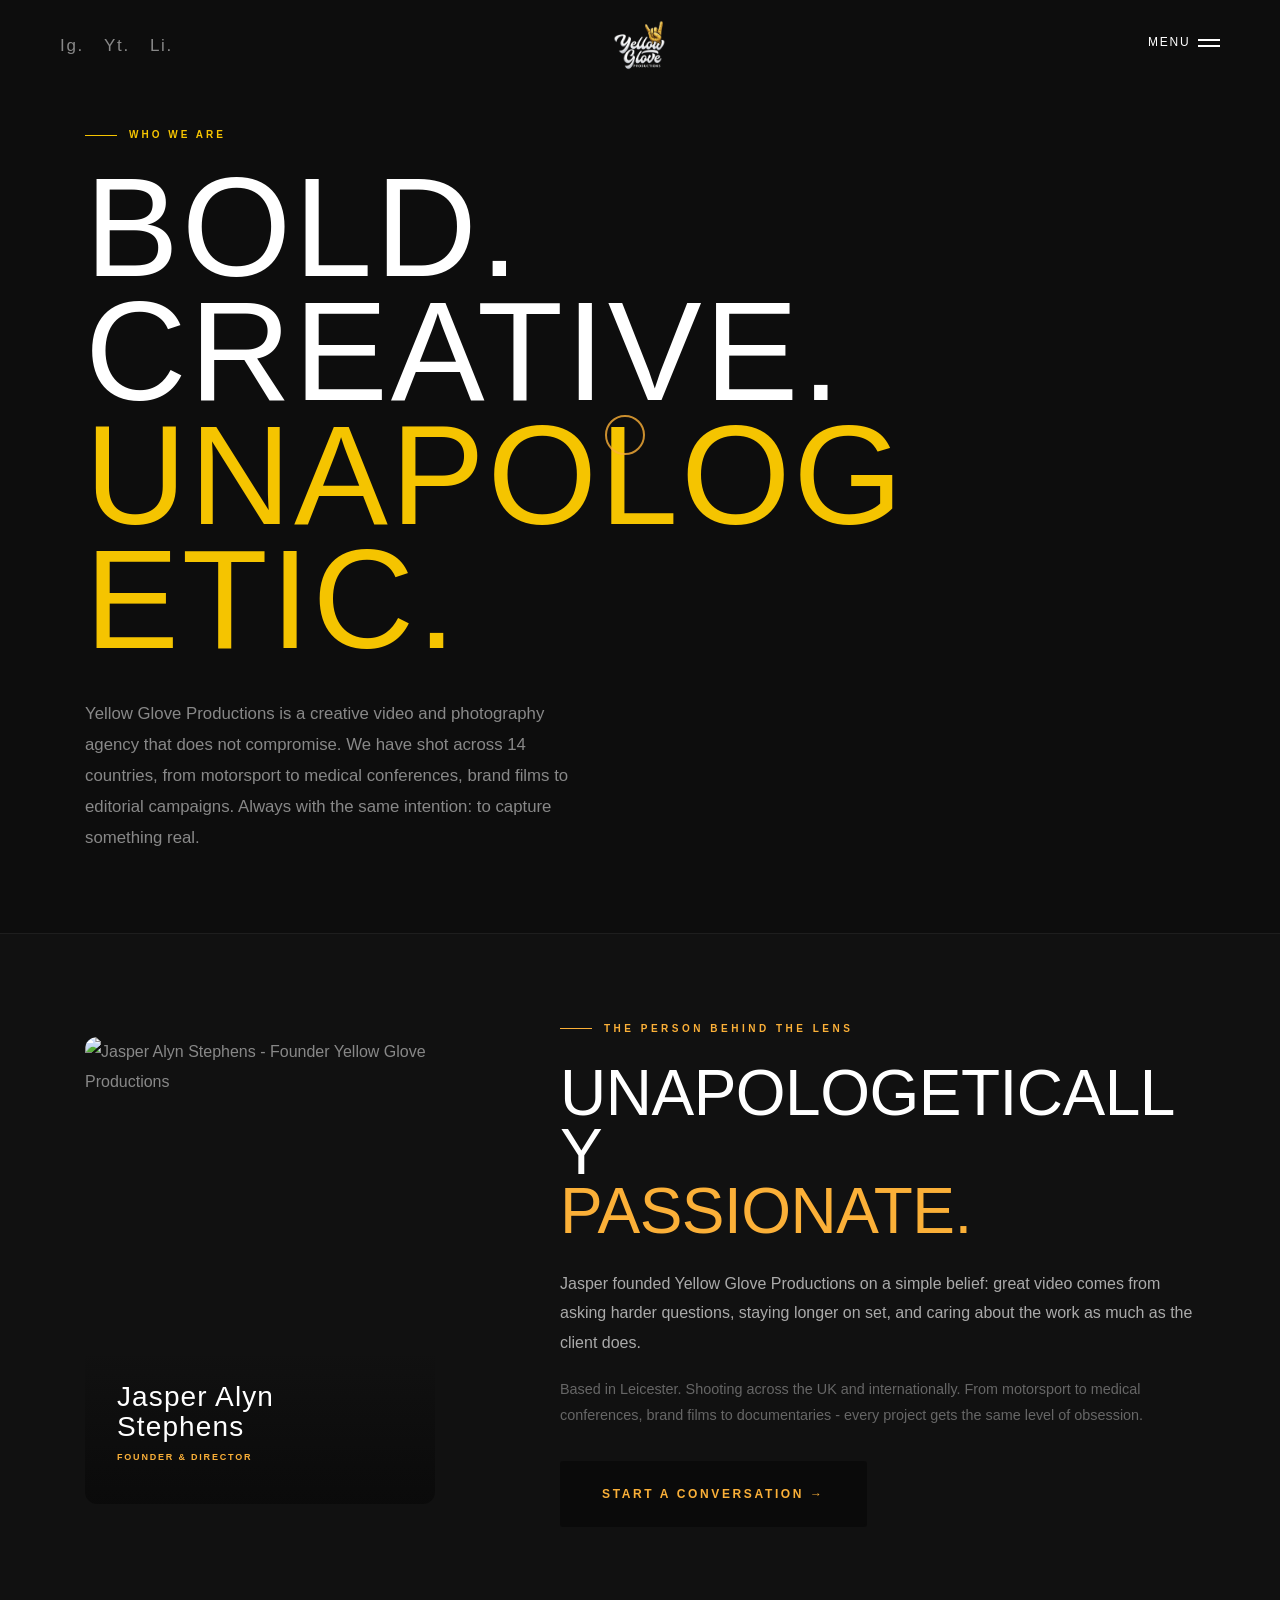
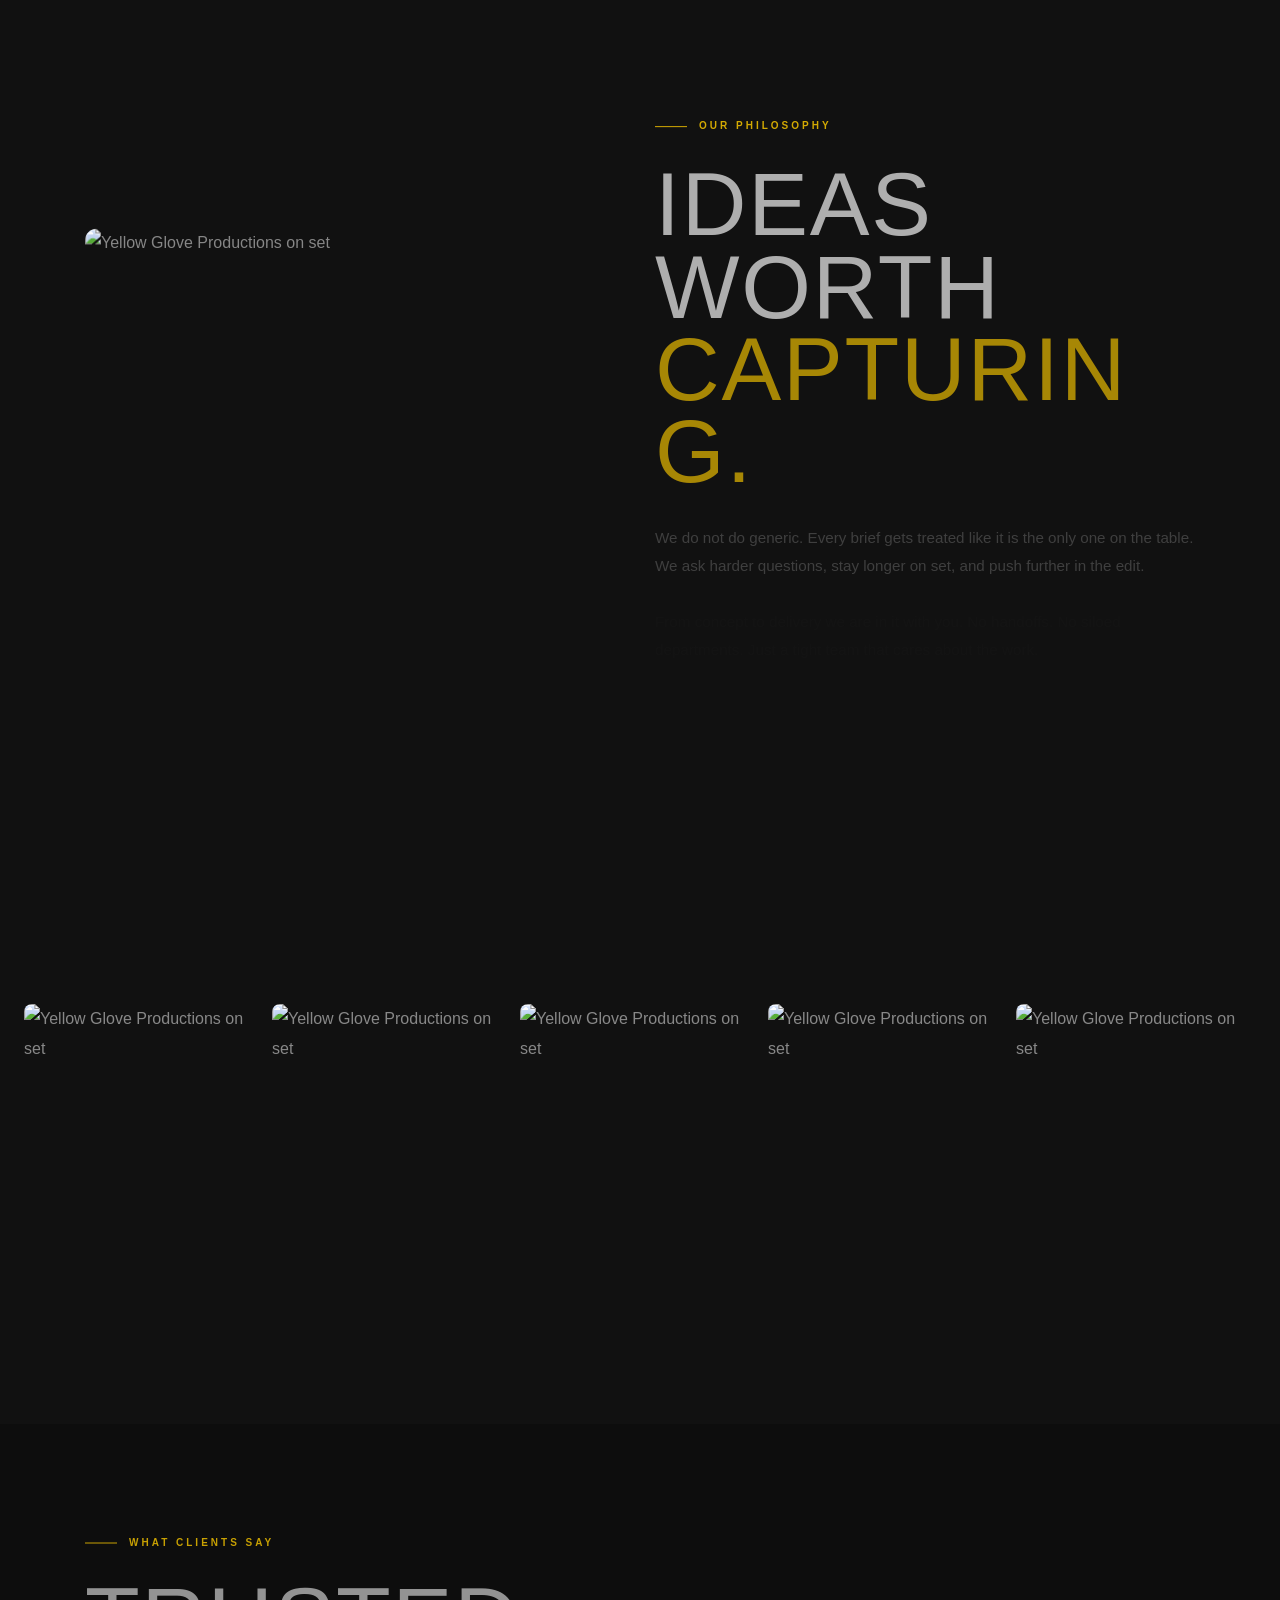
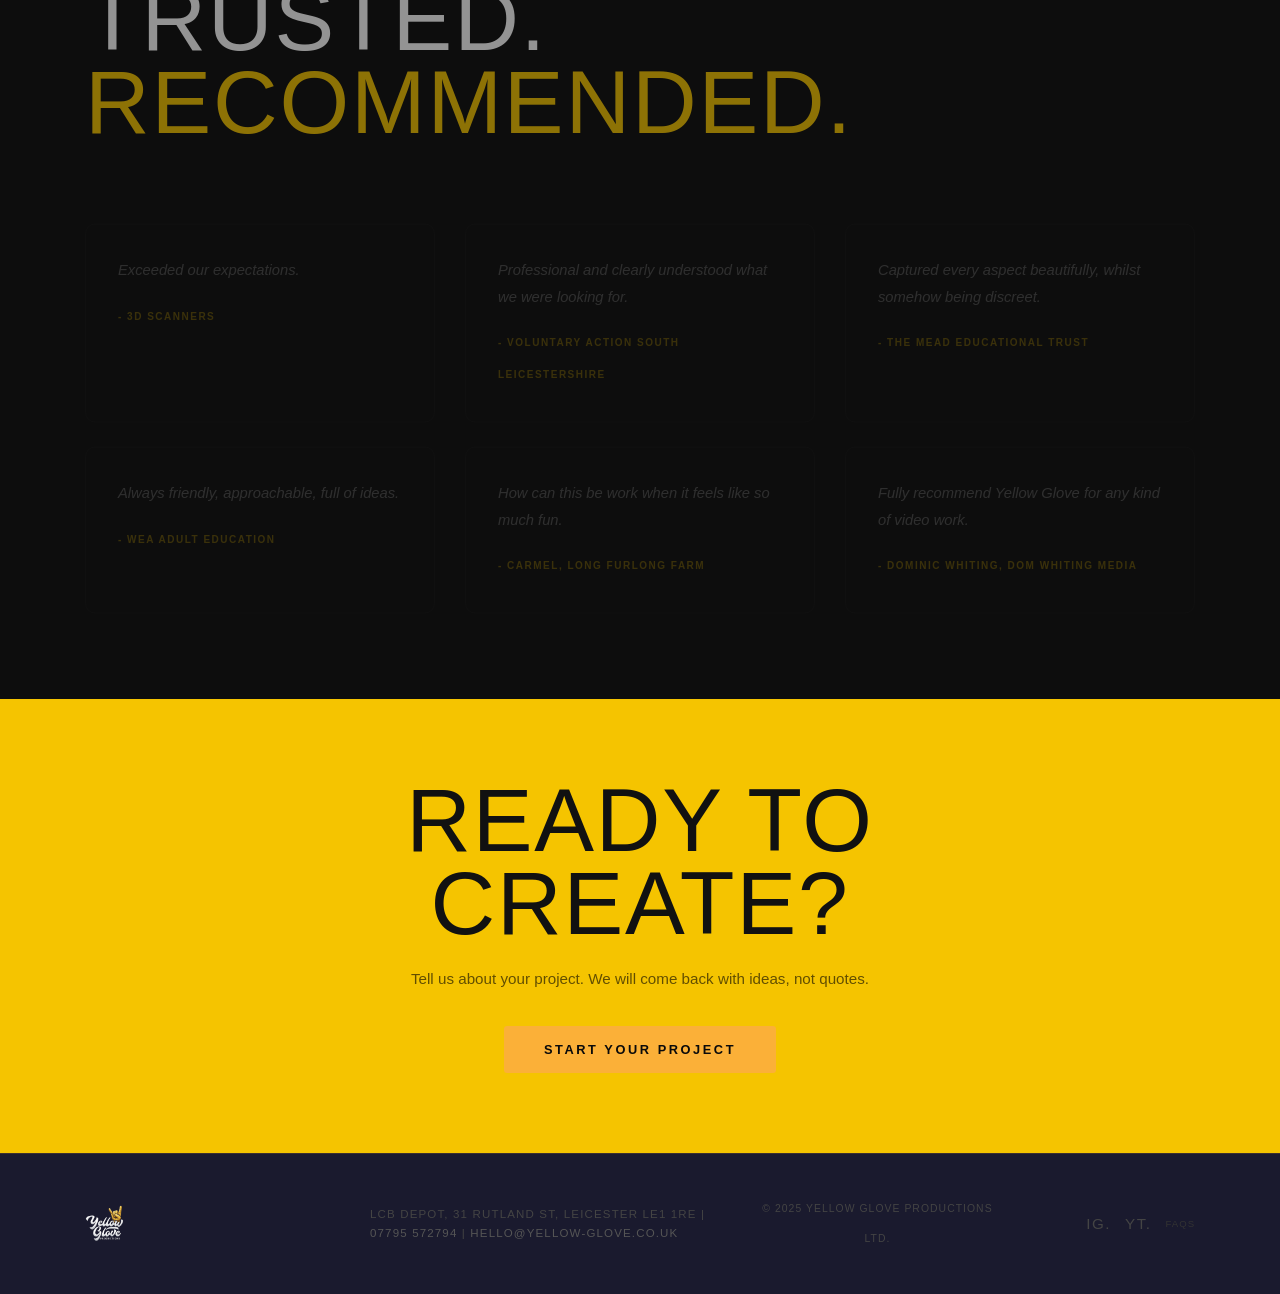
==== commit 7279bd43: "Audit R1-R3: alt text, aria-labels, design tokens, topo texture, bento mobile, OG/canonical, focus-v" ====
--- a/about.html
+++ b/about.html
@@ -3,22 +3,31 @@
 <head>
   <title>About Us - Yellow Glove Productions</title>
   <meta charset="utf-8">
-  <meta name="viewport" content="width=device-width,initial-scale=1.0"/>
+  <meta name="description" content="About Yellow Glove Productions — bold, creative, unapologetic. Based in Leicester, shooting across the UK and internationally since 2018."><meta name="viewport" content="width=device-width,initial-scale=1.0"/>
   <link rel="shortcut icon" href="images/favicon.png">
   <link rel="preconnect" href="https://fonts.googleapis.com" crossorigin>
   <link rel="preconnect" href="https://fonts.gstatic.com" crossorigin>
   <link rel="stylesheet" href="css/vendors.min.css"/><link rel="stylesheet" href="css/icon.min.css"/><link rel="stylesheet" href="css/style.css"/><link rel="stylesheet" href="css/responsive.css"/><link rel="stylesheet" href="demos/yellowglove/yellowglove.css"/>
   
+<style>@media(prefers-reduced-motion:reduce){*,*::before,*::after{animation-duration:.01ms!important;transition-duration:.01ms!important;}#yg-curtain{display:none!important;}}</style>
+<meta property="og:type" content="website">
+  <meta property="og:title" content="About — Yellow Glove Productions">
+  <meta property="og:description" content="Founded by Jasper Alyn Stephens. Bold, creative, unapologetic video and photography.">
+  <meta property="og:url" content="https://www.yellowgloveproductions.co.uk/">
+  <meta property="og:site_name" content="Yellow Glove Productions">
+  <meta name="twitter:card" content="summary_large_image">
+  <meta name="twitter:title" content="About — Yellow Glove Productions">
+  <link rel="canonical" href="https://www.yellowgloveproductions.co.uk/about">
 </head>
 <body data-mobile-nav-style="classic" class="custom-cursor" style="background:#111111">
 <a href="#main-content" style="position:absolute;left:-9999px;top:1rem;padding:8px 16px;background:#f5c400;color:#111;font-weight:700;border-radius:4px;z-index:9999" onfocus="this.style.left='1rem'" onblur="this.style.left='-9999px'">Skip to content</a>
 <div class="cursor-page-inner"><div class="circle-cursor circle-cursor-inner"></div><div class="circle-cursor circle-cursor-outer"></div></div>
-<header><nav class="navbar navbar-expand-lg header-transparent header-dark disable-fixed"><div class="container-fluid"><div class="col-auto col-lg-2 me-lg-0 me-auto d-none d-lg-flex"><div class="header-icon"><div class="header-social-icon icon social-text-style-01 alt-font"><a href="https://www.instagram.com/yellowglove" target="_blank" rel="noopener">Ig.</a><a href="https://www.youtube.com/@yellowglove" target="_blank" rel="noopener">Yt.</a><a href="https://www.linkedin.com/company/yellow-glove-productions" target="_blank" rel="noopener">Li.</a></div></div></div><div class="col-auto"><a class="navbar-brand" href="index.html"><img src="images/yg-logo.png" alt="Yellow Glove Productions" style="max-height:52px"></a></div><div class="col-auto col-lg-2 text-end"><div class="header-icon"><div class="header-push-button hamburger-push-button icon"><div class="push-button" role="button" tabindex="0"><span></span><span></span><b class="push-button-text position-absolute top-3px left-minus-50px fs-13 fw-500">Menu</b></div></div></div></div></div></nav><div class="push-menu hamburger-nav header-dark hamburger-menu-simple" style="background-color:#0d0d0d"><a href="javascript:void(0);" class="close-menu bg-white fs-18"><i class="fa-solid fa-xmark text-dark-gray"></i></a><div class="d-flex flex-column align-items-center justify-content-center h-100 p-5 sm-px-0"><a class="hamburger-logo mb-40px" href="index.html"><img src="images/yg-logo.png" alt="Yellow Glove Productions" style="max-height:68px"></a><div class="row align-items-center justify-content-center w-100"><div class="hamburger-menu menu-list-wrapper col-lg-5 col-md-12 lg-no-margin offset-lg-1" data-scroll-options='{theme:light}'><nav><ul class="menu-item-list fw-300 alt-font ls-minus-2px"><li class="menu-item"><a href="index.html" class="nav-link">home</a></li><li class="menu-item"><a href="services.html" class="nav-link">services</a></li><li class="menu-item"><a href="work.html" class="nav-link">work</a></li><li class="menu-item"><a href="about.html" class="nav-link">about</a></li><li class="menu-item"><a href="blog.html" class="nav-link">blog</a></li><li class="menu-item"><a href="contact.html" class="nav-link">contact</a></li></ul></nav></div><div class="col-md-3 d-none d-lg-inline-block offset-3"><div class="mb-40px"><span style="font-size:10px;letter-spacing:.2em;text-transform:uppercase;color:#fff;display:block;margin-bottom:8px">Quick contact</span><a href="mailto:hello@yellow-glove.co.uk" style="color:#888;text-decoration:none;font-size:13px;display:block;margin-bottom:4px">hello@yellow-glove.co.uk</a><a href="tel:07795572794" style="color:#888;text-decoration:none;font-size:13px">07795 572794</a></div></div></div></div></div></header>
+<header><nav class="navbar navbar-expand-lg header-transparent header-dark disable-fixed"><div class="container-fluid"><div class="col-auto col-lg-2 me-lg-0 me-auto d-none d-lg-flex"><div class="header-icon"><div class="header-social-icon icon social-text-style-01 alt-font"><a href="https://www.instagram.com/yellowglove" target="_blank" rel="noopener" aria-label="Instagram">Ig.</a><a href="https://www.youtube.com/@yellowglove" target="_blank" rel="noopener" aria-label="YouTube">Yt.</a><a href="https://www.linkedin.com/company/yellow-glove-productions" target="_blank" rel="noopener" aria-label="LinkedIn">Li.</a></div></div></div><div class="col-auto"><a class="navbar-brand" href="index.html"><img src="images/yg-logo.png" alt="Yellow Glove Productions" style="max-height:52px"></a></div><div class="col-auto col-lg-2 text-end"><div class="header-icon"><div class="header-push-button hamburger-push-button icon"><div class="push-button" role="button" tabindex="0"><span></span><span></span><b class="push-button-text position-absolute top-3px left-minus-50px fs-13 fw-500">Menu</b></div></div></div></div></div></nav><div class="push-menu hamburger-nav header-dark hamburger-menu-simple" style="background-color:#0d0d0d"><a href="javascript:void(0);" class="close-menu bg-white fs-18"><i class="fa-solid fa-xmark text-dark-gray"></i></a><div class="d-flex flex-column align-items-center justify-content-center h-100 p-5 sm-px-0"><a class="hamburger-logo mb-40px" href="index.html"><img src="images/yg-logo.png" alt="Yellow Glove Productions" style="max-height:68px"></a><div class="row align-items-center justify-content-center w-100"><div class="hamburger-menu menu-list-wrapper col-lg-5 col-md-12 lg-no-margin offset-lg-1" data-scroll-options='{theme:light}'><nav><ul class="menu-item-list fw-300 alt-font ls-minus-2px"><li class="menu-item"><a href="index.html" class="nav-link">home</a></li><li class="menu-item"><a href="services.html" class="nav-link">services</a></li><li class="menu-item"><a href="work.html" class="nav-link">work</a></li><li class="menu-item"><a href="about.html" class="nav-link">about</a></li><li class="menu-item"><a href="blog.html" class="nav-link">blog</a></li><li class="menu-item"><a href="contact.html" class="nav-link">contact</a></li></ul></nav></div><div class="col-md-3 d-none d-lg-inline-block offset-3"><div class="mb-40px"><span style="font-size:10px;letter-spacing:.2em;text-transform:uppercase;color:#fff;display:block;margin-bottom:8px">Quick contact</span><a href="mailto:hello@yellow-glove.co.uk" style="color:#888;text-decoration:none;font-size:13px;display:block;margin-bottom:4px">hello@yellow-glove.co.uk</a><a href="tel:07795572794" style="color:#888;text-decoration:none;font-size:13px">07795 572794</a></div></div></div></div></div></header>
 <main id="main-content">
-<section style="min-height:100dvh;display:flex;align-items:center;background:#0d0d0d;position:relative;overflow:hidden;padding:120px 0 80px"><div style="position:absolute;inset:0;background-image:url('https://drive.google.com/thumbnail?id=1mmiocf0Mk3b-CErDPlmInz6DdrlUlZFa&sz=w1600');background-size:cover;background-position:center;opacity:.1" aria-hidden="true"></div><div class="container" style="position:relative;z-index:2"><div class="row"><div class="col-lg-9" data-anime='{"el":"childs","translateY":[32,0],"opacity":[0,1],"duration":900,"staggervalue":180,"easing":"easeOutQuad"}'><p style="font-family:'Barlow Condensed',sans-serif;font-size:10px;font-weight:600;letter-spacing:.3em;text-transform:uppercase;color:#f5c400;margin-bottom:16px;display:flex;align-items:center;gap:12px"><span style="width:32px;height:1px;background:#f5c400;display:inline-block"></span>Who We Are</p><h1 style="font-family:'Bebas Neue',sans-serif;font-size:clamp(4.5rem,11vw,10rem);line-height:.88;letter-spacing:.02em;color:#fff;margin:0">BOLD.<br>CREATIVE.<br><span style="color:#f5c400">UNAPOLOGETIC.</span></h1><p style="font-size:1.05rem;line-height:1.85;color:#888;max-width:55ch;margin:36px 0 0;font-weight:300">Yellow Glove Productions is a creative video and photography agency that does not compromise. We have shot across 14 countries, from motorsport to medical conferences, brand films to editorial campaigns. Always with the same intention: to capture something real.</p></div></div></div></section><section style="padding:80px 0;background:#111;border-top:1px solid #1e1e1e"><div class="container"><div class="row align-items-center g-5"><div class="col-lg-4"><div style="position:relative;border-radius:12px;overflow:hidden;aspect-ratio:3/4"><img src="https://drive.google.com/thumbnail?id=19vQG9kOuK9vS23Cb90FyE7bp-hzSYaCW&sz=w900" alt="Jasper Alyn Stephens - Founder Yellow Glove Productions" loading="lazy" style="width:100%;height:100%;object-fit:cover;object-position:center top"><div style="position:absolute;bottom:0;left:0;right:0;padding:32px;background:linear-gradient(to top,rgba(10,10,10,.95),transparent)"><p style="font-family:Bebas Neue,sans-serif;font-size:1.75rem;color:#fff;margin:0;letter-spacing:.04em">Jasper Alyn Stephens</p><p style="font-family:Barlow Condensed,sans-serif;font-size:9px;font-weight:600;letter-spacing:.2em;text-transform:uppercase;color:#FBB038;margin:0">Founder &amp; Director</p></div></div></div><div class="col-lg-7 offset-lg-1"><p style="font-family:Barlow Condensed,sans-serif;font-size:10px;font-weight:600;letter-spacing:.35em;text-transform:uppercase;color:#FBB038;margin-bottom:20px;display:flex;align-items:center;gap:12px"><span style="width:32px;height:1px;background:#FBB038;display:inline-block"></span>The Person Behind the Lens</p><h2 style="font-family:Bebas Neue,sans-serif;font-size:clamp(2.5rem,5vw,4.5rem);line-height:.92;color:#fff;margin:0 0 28px">UNAPOLOGETICALLY<br><span style="color:#FBB038">PASSIONATE.</span></h2><p style="font-family:Poppins,sans-serif;font-size:1rem;line-height:1.85;color:#aaa;margin-bottom:20px">Jasper founded Yellow Glove Productions on a simple belief: great video comes from asking harder questions, staying longer on set, and caring about the work as much as the client does.</p><p style="font-family:Poppins,sans-serif;font-size:.9rem;line-height:1.8;color:#666;margin-bottom:32px">Based in Leicester. Shooting across the UK and internationally. From motorsport to medical conferences, brand films to documentaries - every project gets the same level of obsession.</p><a href="contact.html" class="yg-cta-btn-primary" style="display:inline-flex!important">Start a Conversation &rarr;</a></div></div></div></section>
+<section class="topo" style="min-height:100dvh;display:flex;align-items:center;background:#0d0d0d;position:relative;overflow:hidden;padding:120px 0 80px"><div style="position:absolute;inset:0;background-image:url('https://drive.google.com/thumbnail?id=1mmiocf0Mk3b-CErDPlmInz6DdrlUlZFa&sz=w1600');background-size:cover;background-position:center;opacity:.1" aria-hidden="true"></div><div class="container" style="position:relative;z-index:2"><div class="row"><div class="col-lg-9" data-anime='{"el":"childs","translateY":[32,0],"opacity":[0,1],"duration":900,"staggervalue":180,"easing":"easeOutQuad"}'><p style="font-family:'Barlow Condensed',sans-serif;font-size:10px;font-weight:600;letter-spacing:.3em;text-transform:uppercase;color:#f5c400;margin-bottom:16px;display:flex;align-items:center;gap:12px"><span style="width:32px;height:1px;background:#f5c400;display:inline-block"></span>Who We Are</p><h1 style="font-family:'Bebas Neue',sans-serif;font-size:clamp(4.5rem,11vw,10rem);line-height:.88;letter-spacing:.02em;color:#fff;margin:0">BOLD.<br>CREATIVE.<br><span style="color:#f5c400">UNAPOLOGETIC.</span></h1><p style="font-size:1.05rem;line-height:1.85;color:#888;max-width:55ch;margin:36px 0 0;font-weight:300">Yellow Glove Productions is a creative video and photography agency that does not compromise. We have shot across 14 countries, from motorsport to medical conferences, brand films to editorial campaigns. Always with the same intention: to capture something real.</p></div></div></div></section><section style="padding:80px 0;background:#111;border-top:1px solid #1e1e1e"><div class="container"><div class="row align-items-center g-5"><div class="col-lg-4"><div style="position:relative;border-radius:12px;overflow:hidden;aspect-ratio:3/4"><img src="https://drive.google.com/thumbnail?id=19vQG9kOuK9vS23Cb90FyE7bp-hzSYaCW&sz=w900" alt="Jasper Alyn Stephens - Founder Yellow Glove Productions" loading="lazy" style="width:100%;height:100%;object-fit:cover;object-position:center top"><div style="position:absolute;bottom:0;left:0;right:0;padding:32px;background:linear-gradient(to top,rgba(10,10,10,.95),transparent)"><p style="font-family:Bebas Neue,sans-serif;font-size:1.75rem;color:#fff;margin:0;letter-spacing:.04em">Jasper Alyn Stephens</p><p style="font-family:Barlow Condensed,sans-serif;font-size:9px;font-weight:600;letter-spacing:.2em;text-transform:uppercase;color:#FBB038;margin:0">Founder &amp; Director</p></div></div></div><div class="col-lg-7 offset-lg-1"><p style="font-family:Barlow Condensed,sans-serif;font-size:10px;font-weight:600;letter-spacing:.35em;text-transform:uppercase;color:#FBB038;margin-bottom:20px;display:flex;align-items:center;gap:12px"><span style="width:32px;height:1px;background:#FBB038;display:inline-block"></span>The Person Behind the Lens</p><h2 style="font-family:Bebas Neue,sans-serif;font-size:clamp(2.5rem,5vw,4.5rem);line-height:.92;color:#fff;margin:0 0 28px">UNAPOLOGETICALLY<br><span style="color:#FBB038">PASSIONATE.</span></h2><p style="font-family:Poppins,sans-serif;font-size:1rem;line-height:1.85;color:#aaa;margin-bottom:20px">Jasper founded Yellow Glove Productions on a simple belief: great video comes from asking harder questions, staying longer on set, and caring about the work as much as the client does.</p><p style="font-family:Poppins,sans-serif;font-size:.9rem;line-height:1.8;color:#666;margin-bottom:32px">Based in Leicester. Shooting across the UK and internationally. From motorsport to medical conferences, brand films to documentaries - every project gets the same level of obsession.</p><a href="contact.html" class="yg-cta-btn-primary" style="display:inline-flex!important">Start a Conversation &rarr;</a></div></div></div></section>
 <section style="padding:100px 0;background:#111111"><div class="container"><div class="row align-items-center g-5"><div class="col-lg-5" data-anime='{"translateY":[28,0],"opacity":[0,1],"duration":800,"easing":"easeOutQuad"}' ><div style="aspect-ratio:4/5;border-radius:12px;overflow:hidden"><img src="https://drive.google.com/thumbnail?id=1rlFiv1XrCKZQS7gJvHUVF_t0CZBIR5U6&sz=w900" alt="Yellow Glove Productions on set" loading="lazy" style="width:100%;height:100%;object-fit:cover"></div></div><div class="col-lg-6 offset-lg-1" data-anime='{"el":"childs","translateY":[28,0],"opacity":[0,1],"duration":800,"delay":200,"staggervalue":160,"easing":"easeOutQuad"}'><p style="font-family:'Barlow Condensed',sans-serif;font-size:10px;font-weight:600;letter-spacing:.3em;text-transform:uppercase;color:#f5c400;margin-bottom:16px;display:flex;align-items:center;gap:12px"><span style="width:32px;height:1px;background:#f5c400;display:inline-block"></span>Our Philosophy</p><h2 style="font-family:'Bebas Neue',sans-serif;font-size:clamp(3rem,7vw,6.5rem);line-height:.92;letter-spacing:.02em;color:#fff;margin:0;">IDEAS WORTH<br><span style="color:#f5c400">CAPTURING.</span></h2><p style="font-size:.95rem;line-height:1.85;color:#888;margin:24px 0 18px">We do not do generic. Every brief gets treated like it is the only one on the table. We ask harder questions, stay longer on set, and push further in the edit.</p><p style="font-size:.95rem;line-height:1.85;color:#666;margin-bottom:28px">From concept to delivery we are in it with you. No handoffs. No siloed departments. Just a tight team that cares about the work.</p><div style="display:grid;grid-template-columns:1fr 1fr;gap:20px;margin-top:36px;padding-top:36px;border-top:1px solid #1e1e1e"><div><div style="font-family:'Bebas Neue',sans-serif;font-size:3.25rem;color:#f5c400;line-height:1;margin-bottom:5px">07+</div><div style="font-size:9px;font-weight:600;letter-spacing:.2em;text-transform:uppercase;color:#444">Years operating</div></div><div><div style="font-family:'Bebas Neue',sans-serif;font-size:3.25rem;color:#f5c400;line-height:1;margin-bottom:5px">120+</div><div style="font-size:9px;font-weight:600;letter-spacing:.2em;text-transform:uppercase;color:#444">Projects delivered</div></div><div><div style="font-family:'Bebas Neue',sans-serif;font-size:3.25rem;color:#f5c400;line-height:1;margin-bottom:5px">14</div><div style="font-size:9px;font-weight:600;letter-spacing:.2em;text-transform:uppercase;color:#444">Countries shot in</div></div><div><div style="font-family:'Bebas Neue',sans-serif;font-size:3.25rem;color:#f5c400;line-height:1;margin-bottom:5px">3</div><div style="font-size:9px;font-weight:600;letter-spacing:.2em;text-transform:uppercase;color:#444">International awards</div></div></div></div></div></div></section><section style="padding:0 0 100px;background:#111111;overflow:hidden"><div style="display:grid;grid-template-columns:repeat(5,1fr);gap:8px;padding:0 24px"><div style="aspect-ratio:3/4;border-radius:8px;overflow:hidden"><img src="https://drive.google.com/thumbnail?id=1cXdvPf5DvWa0iS22gxlIu59bOnrhC4-t&sz=w700" alt="Yellow Glove Productions on set" loading="lazy" style="width:100%;height:100%;object-fit:cover"></div><div style="aspect-ratio:3/4;border-radius:8px;overflow:hidden"><img src="https://drive.google.com/thumbnail?id=1ixjagSW01iCOPiLzUyGamv_HVpIdHj0u&sz=w700" alt="Yellow Glove Productions on set" loading="lazy" style="width:100%;height:100%;object-fit:cover"></div><div style="aspect-ratio:3/4;border-radius:8px;overflow:hidden"><img src="https://drive.google.com/thumbnail?id=1mB5v5Kgocj7U5uglbNn36WF3tUj1KU17&sz=w700" alt="Yellow Glove Productions on set" loading="lazy" style="width:100%;height:100%;object-fit:cover"></div><div style="aspect-ratio:3/4;border-radius:8px;overflow:hidden"><img src="https://drive.google.com/thumbnail?id=1EiLlh94JTn7VFIChpK8L2IFWUKLR1eAq&sz=w700" alt="Yellow Glove Productions on set" loading="lazy" style="width:100%;height:100%;object-fit:cover"></div><div style="aspect-ratio:3/4;border-radius:8px;overflow:hidden"><img src="https://drive.google.com/thumbnail?id=1QsJdT7SO-iFWGqsDHdJryVhPkT-Z7ts6&sz=w700" alt="Yellow Glove Productions on set" loading="lazy" style="width:100%;height:100%;object-fit:cover"></div></div></section><section style="padding:100px 0;background:#0d0d0d"><div class="container" data-anime='{"el":"childs","translateY":[18,0],"opacity":[0,1],"duration":700,"staggervalue":160,"easing":"easeOutQuad"}'><p style="font-family:'Barlow Condensed',sans-serif;font-size:10px;font-weight:600;letter-spacing:.3em;text-transform:uppercase;color:#f5c400;margin-bottom:16px;display:flex;align-items:center;gap:12px"><span style="width:32px;height:1px;background:#f5c400;display:inline-block"></span>What Clients Say</p><h2 style="font-family:'Bebas Neue',sans-serif;font-size:clamp(3rem,7vw,6.5rem);line-height:.92;letter-spacing:.02em;color:#fff;margin:0;">TRUSTED.<br><span style="color:#f5c400">RECOMMENDED.</span></h2><div class="row g-4 mt-50px"><div class="col-md-4"><div style="background:#111;border:1px solid #1e1e1e;border-radius:10px;padding:32px;height:100%"><blockquote style="font-size:.92rem;line-height:1.8;color:#bbb;font-style:italic;margin:0 0 16px">Exceeded our expectations.</blockquote><cite style="font-size:10px;font-weight:600;letter-spacing:.15em;text-transform:uppercase;color:#f5c400;font-style:normal">- 3D Scanners</cite></div></div><div class="col-md-4"><div style="background:#111;border:1px solid #1e1e1e;border-radius:10px;padding:32px;height:100%"><blockquote style="font-size:.92rem;line-height:1.8;color:#bbb;font-style:italic;margin:0 0 16px">Professional and clearly understood what we were looking for.</blockquote><cite style="font-size:10px;font-weight:600;letter-spacing:.15em;text-transform:uppercase;color:#f5c400;font-style:normal">- Voluntary Action South Leicestershire</cite></div></div><div class="col-md-4"><div style="background:#111;border:1px solid #1e1e1e;border-radius:10px;padding:32px;height:100%"><blockquote style="font-size:.92rem;line-height:1.8;color:#bbb;font-style:italic;margin:0 0 16px">Captured every aspect beautifully, whilst somehow being discreet.</blockquote><cite style="font-size:10px;font-weight:600;letter-spacing:.15em;text-transform:uppercase;color:#f5c400;font-style:normal">- The Mead Educational Trust</cite></div></div><div class="col-md-4"><div style="background:#111;border:1px solid #1e1e1e;border-radius:10px;padding:32px;height:100%"><blockquote style="font-size:.92rem;line-height:1.8;color:#bbb;font-style:italic;margin:0 0 16px">Always friendly, approachable, full of ideas.</blockquote><cite style="font-size:10px;font-weight:600;letter-spacing:.15em;text-transform:uppercase;color:#f5c400;font-style:normal">- WEA Adult Education</cite></div></div><div class="col-md-4"><div style="background:#111;border:1px solid #1e1e1e;border-radius:10px;padding:32px;height:100%"><blockquote style="font-size:.92rem;line-height:1.8;color:#bbb;font-style:italic;margin:0 0 16px">How can this be work when it feels like so much fun.</blockquote><cite style="font-size:10px;font-weight:600;letter-spacing:.15em;text-transform:uppercase;color:#f5c400;font-style:normal">- Carmel, Long Furlong Farm</cite></div></div><div class="col-md-4"><div style="background:#111;border:1px solid #1e1e1e;border-radius:10px;padding:32px;height:100%"><blockquote style="font-size:.92rem;line-height:1.8;color:#bbb;font-style:italic;margin:0 0 16px">Fully recommend Yellow Glove for any kind of video work.</blockquote><cite style="font-size:10px;font-weight:600;letter-spacing:.15em;text-transform:uppercase;color:#f5c400;font-style:normal">- Dominic Whiting, Dom Whiting Media</cite></div></div></div></div></section><section style="background:#f5c400;padding:80px 0;text-align:center"><div class="container"><h2 style="font-family:'Bebas Neue',sans-serif;font-size:clamp(3rem,7vw,6.5rem);line-height:.92;letter-spacing:.02em;color:#fff;margin:0;color:#111;">READY TO<br>CREATE?</h2><p style="font-size:.95rem;color:rgba(0,0,0,.6);margin:20px 0 32px">Tell us about your project. We will come back with ideas, not quotes.</p><a href="contact.html" class="btn yg-btn-primary" style="display:inline-block;width:auto">Start Your Project</a></div></section>
 </main>
-<footer class="yg-footer"><div class="container"><div class="row align-items-center gy-3"><div class="col-md-3"><a href="index.html"><img src="images/yg-logo.png" alt="Yellow Glove Productions" style="max-height:38px"></a></div><div class="col-md-4"><p style="margin:0;font-size:.72rem;color:#444;line-height:1.65">LCB Depot, 31 Rutland St, Leicester LE1 1RE | <a href="tel:07795572794" style="color:#555;text-decoration:none">07795 572794</a> | <a href="mailto:hello@yellow-glove.co.uk" style="color:#555;text-decoration:none">hello@yellow-glove.co.uk</a></p></div><div class="col-md-3 text-md-center"><p style="margin:0;font-size:.65rem;color:#444">&copy; 2025 Yellow Glove Productions Ltd.</p></div><nav class="col-md-2 text-md-end" style="display:flex;gap:14px;justify-content:flex-end;align-items:center"><a href="https://www.instagram.com/yellowglove" target="_blank" style="font-size:.95rem;color:#444;text-decoration:none">Ig.</a><a href="https://www.youtube.com/@yellowglove" target="_blank" style="font-size:.95rem;color:#444;text-decoration:none">Yt.</a><a href="faqs.html" style="font-size:.6rem;letter-spacing:.1em;text-transform:uppercase;color:#333;text-decoration:none">FAQs</a></nav></div></div></footer>
+<footer class="yg-footer"><div class="container"><div class="row align-items-center gy-3"><div class="col-md-3"><a href="index.html"><img src="images/yg-logo.png" alt="Yellow Glove Productions" style="max-height:38px"></a></div><div class="col-md-4"><p style="margin:0;font-size:.72rem;color:#444;line-height:1.65">LCB Depot, 31 Rutland St, Leicester LE1 1RE | <a href="tel:07795572794" style="color:#555;text-decoration:none">07795 572794</a> | <a href="mailto:hello@yellow-glove.co.uk" style="color:#555;text-decoration:none">hello@yellow-glove.co.uk</a></p></div><div class="col-md-3 text-md-center"><p style="margin:0;font-size:.65rem;color:#444">&copy; 2025 Yellow Glove Productions Ltd.</p></div><nav class="col-md-2 text-md-end" style="display:flex;gap:14px;justify-content:flex-end;align-items:center"><a href="https://www.instagram.com/yellowglove" target="_blank" style="font-size:.95rem;color:#444;text-decoration:none" aria-label="Instagram">Ig.</a><a href="https://www.youtube.com/@yellowglove" target="_blank" style="font-size:.95rem;color:#444;text-decoration:none" aria-label="YouTube">Yt.</a><a href="faqs.html" style="font-size:.6rem;letter-spacing:.1em;text-transform:uppercase;color:#333;text-decoration:none">FAQs</a></nav></div></div></footer>
 <script type="text/javascript" src="js/jquery.js"></script><script type="text/javascript" src="js/vendors.min.js"></script><script type="text/javascript" src="js/main.js"></script>
 
 <script src="https://cdnjs.cloudflare.com/ajax/libs/gsap/3.12.5/gsap.min.js"></script>
--- a/demos/yellowglove/yellowglove.css
+++ b/demos/yellowglove/yellowglove.css
@@ -1,3 +1,19 @@
+/* Design Token System */
+:root{
+  --yg-yellow:#FBB038;
+  --yg-yellow-dim:rgba(251,176,56,.12);
+  --yg-yellow-glow:rgba(251,176,56,.25);
+  --yg-black:#0a0a0a;
+  --yg-dark:#111111;
+  --yg-surface:#161616;
+  --yg-navy:#1A1A2E;
+  --yg-border:#252525;
+  --yg-muted:#888888;
+}
+
+.topo{background-color:var(--yg-black);background-image:radial-gradient(ellipse 50% 40% at 15% 20%,rgba(251,176,56,.055) 0%,transparent 100%),radial-gradient(ellipse 30% 25% at 85% 80%,rgba(251,176,56,.04) 0%,transparent 100%);background-size:100% 100%,100% 100%;}
+.topo-navy{background-color:var(--yg-navy);background-image:radial-gradient(ellipse 60% 50% at 20% 30%,rgba(251,176,56,.06) 0%,transparent 100%),radial-gradient(ellipse 35% 30% at 80% 70%,rgba(251,176,56,.04) 0%,transparent 100%);background-size:100% 100%,100% 100%;}
+
 
 @import url('https://fonts.googleapis.com/css2?family=Poppins:wght@300;400;500;600;700;800;900&display=swap');
 @import url('https://fonts.googleapis.com/css2?family=Bebas+Neue&family=Barlow+Condensed:wght@400;500;600;700&display=swap');
@@ -539,3 +555,16 @@
 /* Yellow BG CTA section */
 .yg-cta-section{background:#FBB038;overflow:hidden;position:relative;}
 .yg-cta-icon-bg{position:absolute;right:-40px;bottom:-60px;font-size:18rem;opacity:.07;line-height:1;user-select:none;pointer-events:none;transform:rotate(-15deg);}
+
+.skip-link:focus,.skip-link:focus-visible{left:1rem!important;outline:3px solid var(--yg-yellow);outline-offset:2px;}
+
+/* Focus-visible for keyboard navigation */
+a:focus-visible,button:focus-visible,.push-button:focus-visible,.yg-filter-btn:focus-visible,.cat-btn:focus-visible{
+  outline:3px solid var(--yg-yellow)!important;
+  outline-offset:3px!important;
+  border-radius:2px;
+}
+/* Smooth image transitions */
+img{transition:transform .6s cubic-bezier(.25,.46,.45,.94);}
+/* Prevent layout shift on font load */
+.yg-hero-wordmark,.bc-title,.bc-num{font-display:swap;}
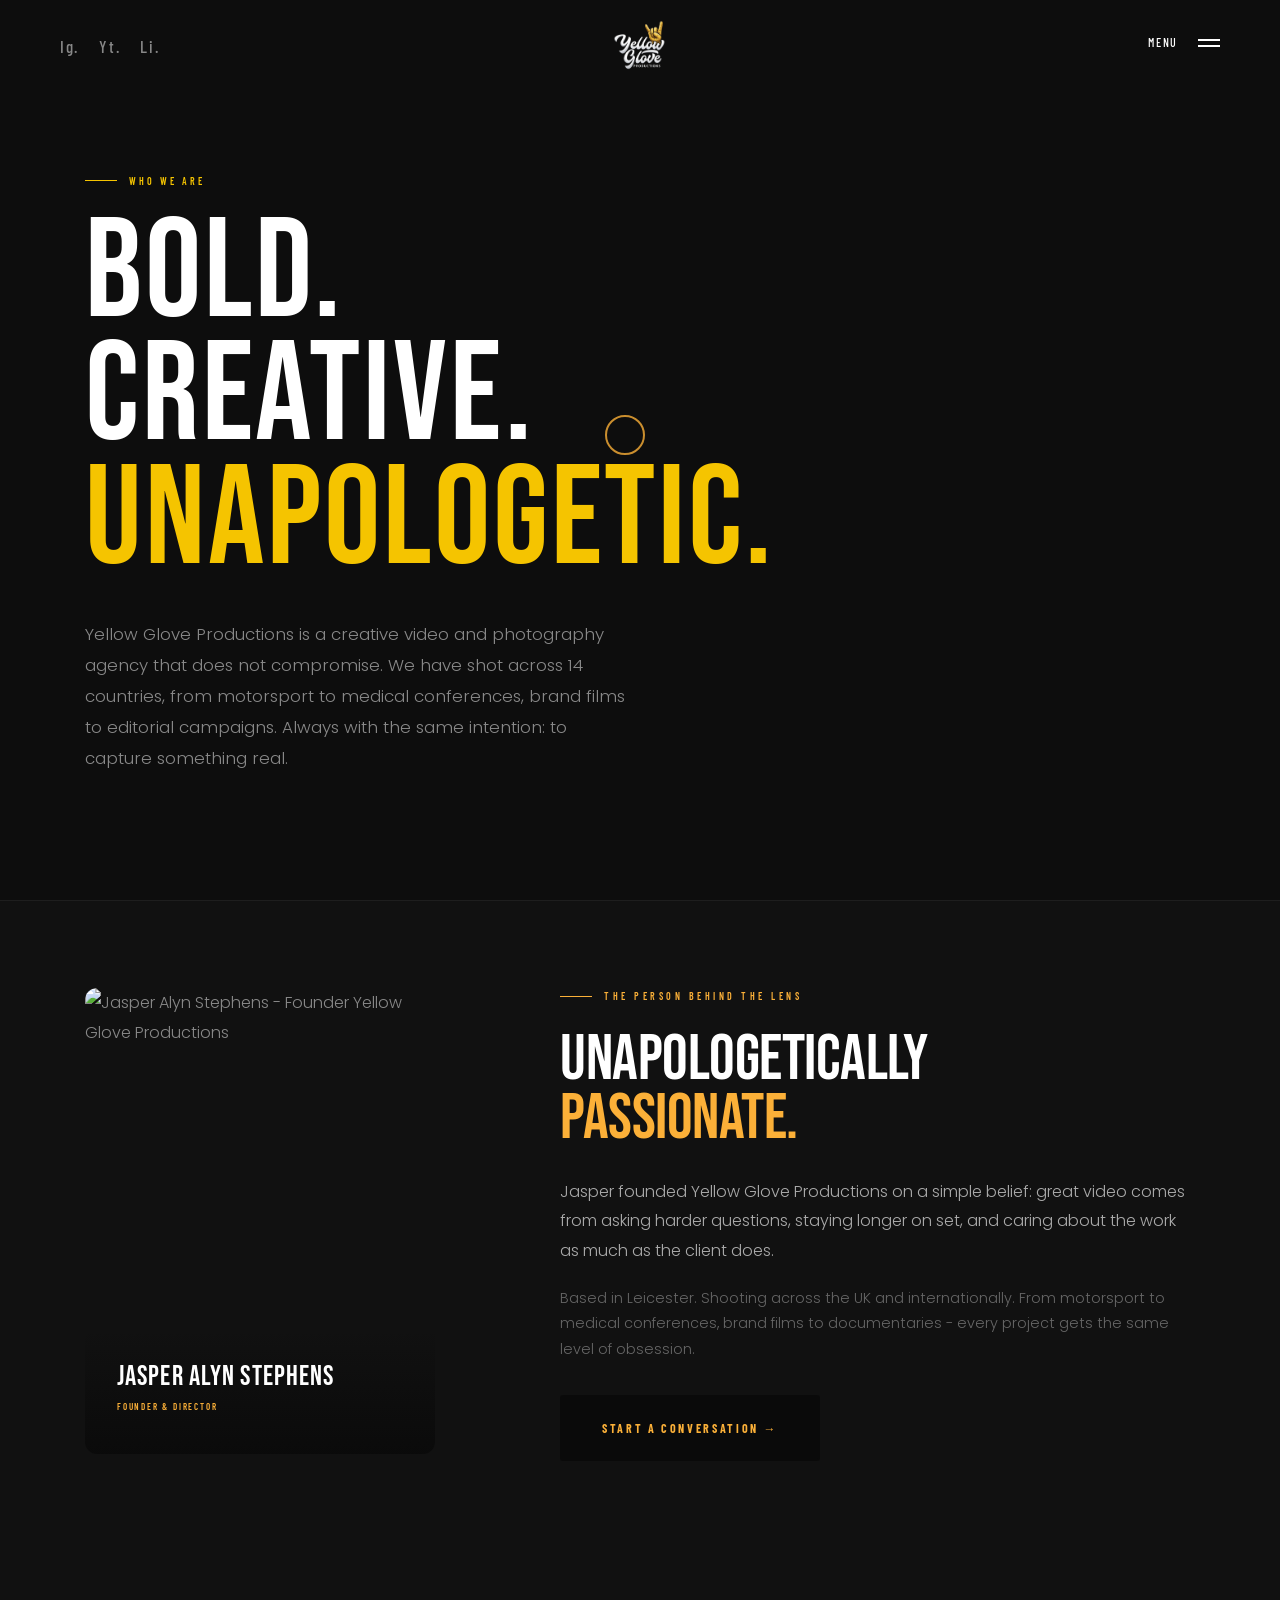
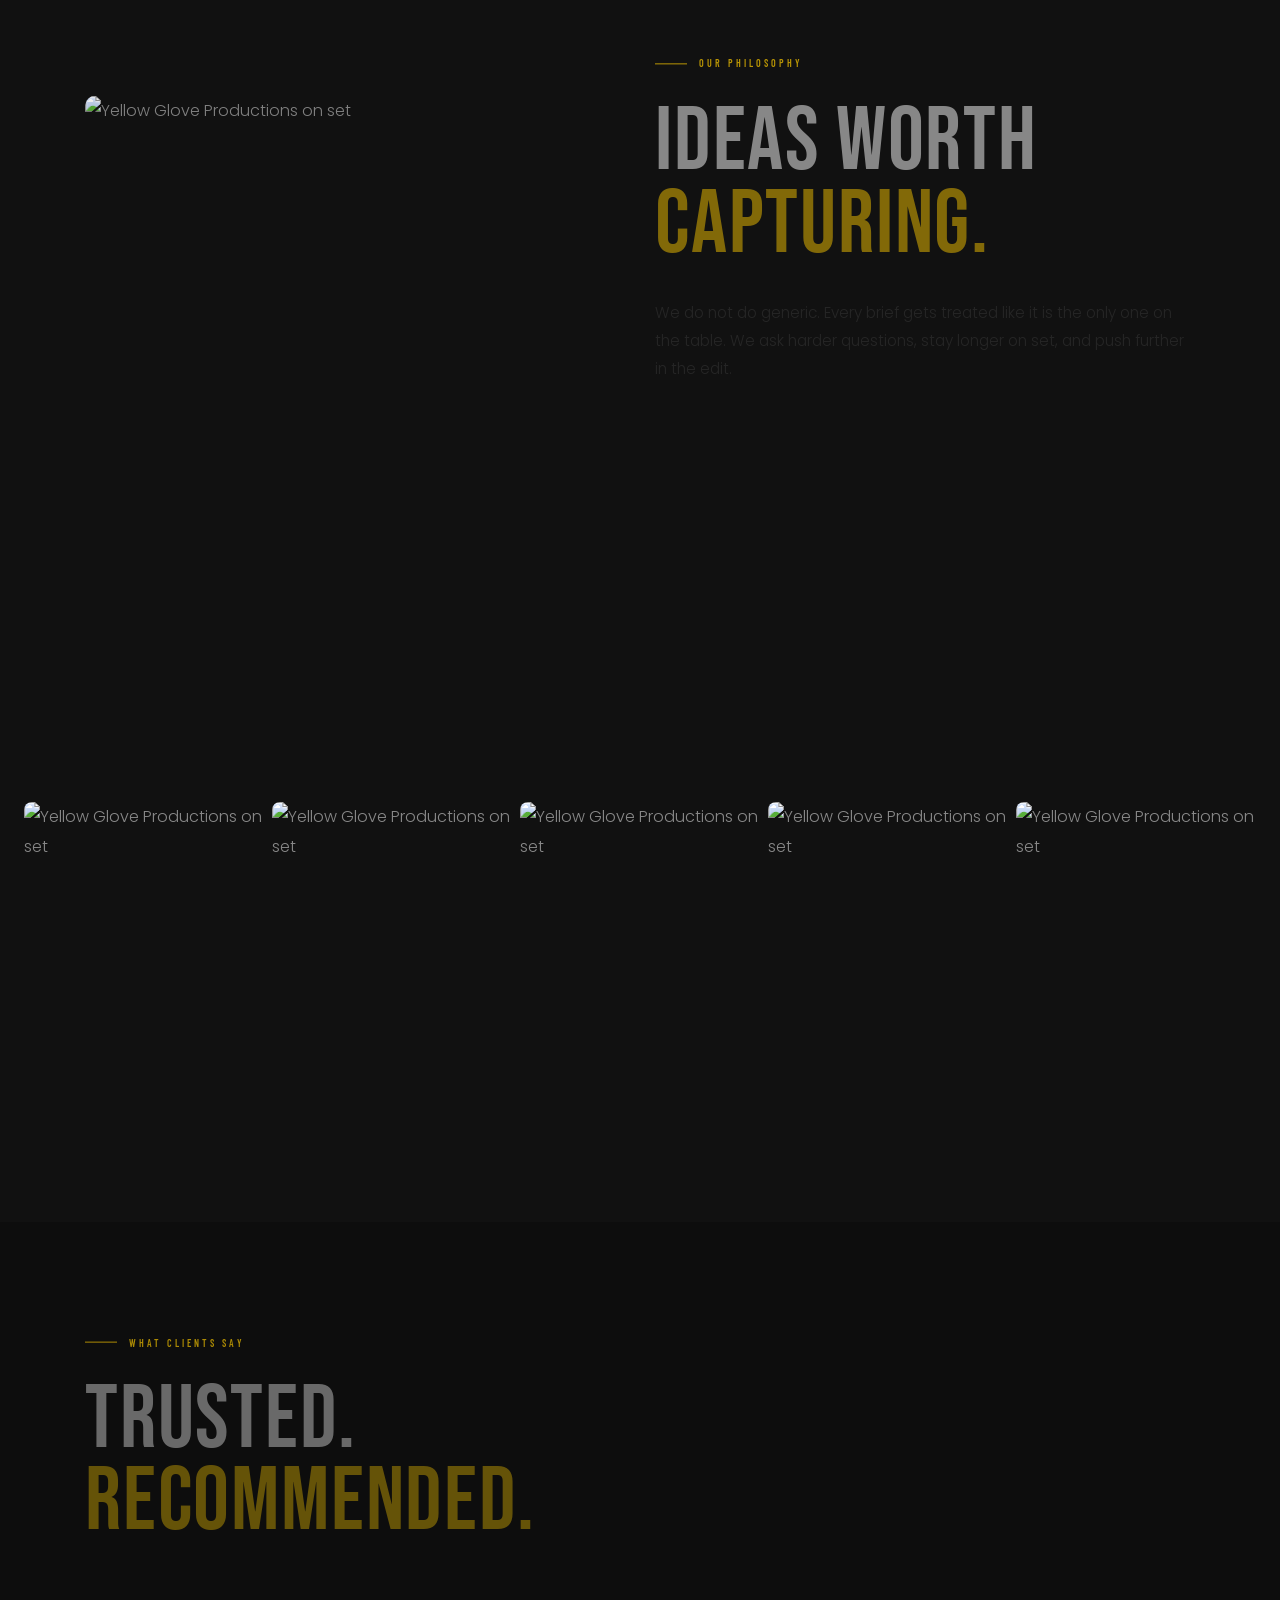
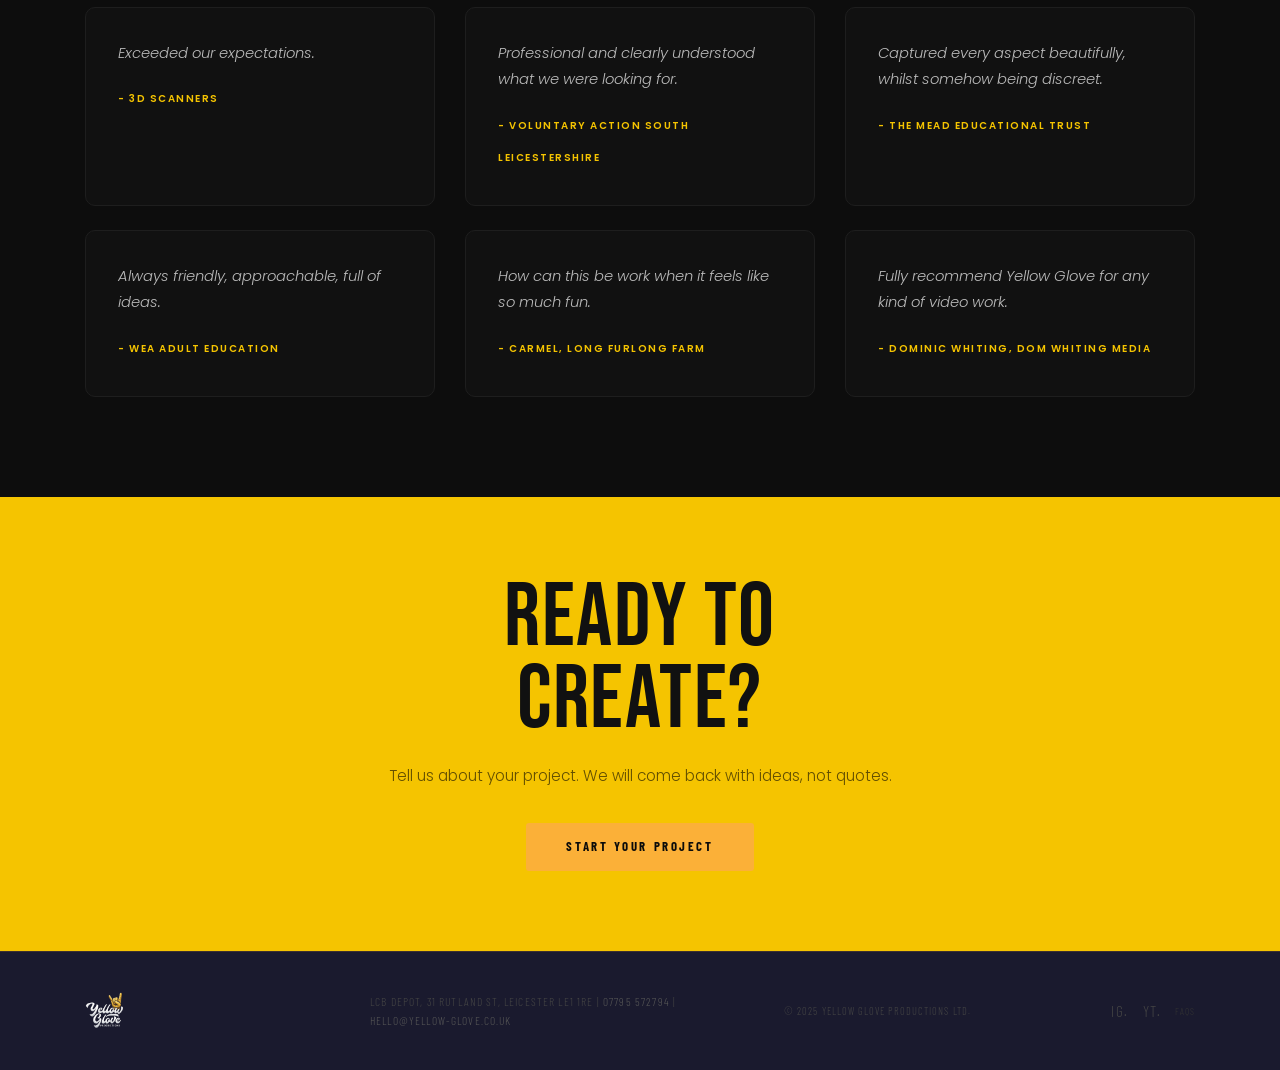
==== commit 5cd9627e: "CRITICAL FIX: Bebas Neue Google Fonts loading on all pages, force font via inline style, fix work pa" ====
--- a/about.html
+++ b/about.html
@@ -7,6 +7,7 @@
   <link rel="shortcut icon" href="images/favicon.png">
   <link rel="preconnect" href="https://fonts.googleapis.com" crossorigin>
   <link rel="preconnect" href="https://fonts.gstatic.com" crossorigin>
+  <link rel="stylesheet" href="https://fonts.googleapis.com/css2?family=Bebas+Neue&family=Barlow+Condensed:wght@400;600;700&family=Poppins:wght@300;400;500&display=swap">
   <link rel="stylesheet" href="css/vendors.min.css"/><link rel="stylesheet" href="css/icon.min.css"/><link rel="stylesheet" href="css/style.css"/><link rel="stylesheet" href="css/responsive.css"/><link rel="stylesheet" href="demos/yellowglove/yellowglove.css"/>
   
 <style>@media(prefers-reduced-motion:reduce){*,*::before,*::after{animation-duration:.01ms!important;transition-duration:.01ms!important;}#yg-curtain{display:none!important;}}</style>
@@ -18,6 +19,7 @@
   <meta name="twitter:card" content="summary_large_image">
   <meta name="twitter:title" content="About — Yellow Glove Productions">
   <link rel="canonical" href="https://www.yellowgloveproductions.co.uk/about">
+<style>h1,h2,h3,h4,.yg-h1,.yg-h2,.bc-title,.bc-num,.yg-hero-wordmark,.stat-num{font-family:"Bebas Neue","Arial Narrow",sans-serif!important;}body{font-family:"Poppins",sans-serif!important;}</style>
 </head>
 <body data-mobile-nav-style="classic" class="custom-cursor" style="background:#111111">
 <a href="#main-content" style="position:absolute;left:-9999px;top:1rem;padding:8px 16px;background:#f5c400;color:#111;font-weight:700;border-radius:4px;z-index:9999" onfocus="this.style.left='1rem'" onblur="this.style.left='-9999px'">Skip to content</a>
--- a/demos/yellowglove/yellowglove.css
+++ b/demos/yellowglove/yellowglove.css
@@ -11,8 +11,8 @@
   --yg-muted:#888888;
 }
 
-.topo{background-color:var(--yg-black);background-image:radial-gradient(ellipse 50% 40% at 15% 20%,rgba(251,176,56,.055) 0%,transparent 100%),radial-gradient(ellipse 30% 25% at 85% 80%,rgba(251,176,56,.04) 0%,transparent 100%);background-size:100% 100%,100% 100%;}
-.topo-navy{background-color:var(--yg-navy);background-image:radial-gradient(ellipse 60% 50% at 20% 30%,rgba(251,176,56,.06) 0%,transparent 100%),radial-gradient(ellipse 35% 30% at 80% 70%,rgba(251,176,56,.04) 0%,transparent 100%);background-size:100% 100%,100% 100%;}
+.topo{background-image:radial-gradient(ellipse 60% 40% at 20% 30%,rgba(251,176,56,.04) 0%,transparent 60%),radial-gradient(ellipse 40% 30% at 80% 70%,rgba(251,176,56,.03) 0%,transparent 60%);}
+.topo-navy{background:#1A1A2E;}
 
 
 @import url('https://fonts.googleapis.com/css2?family=Poppins:wght@300;400;500;600;700;800;900&display=swap');
@@ -568,3 +568,6 @@
 img{transition:transform .6s cubic-bezier(.25,.46,.45,.94);}
 /* Prevent layout shift on font load */
 .yg-hero-wordmark,.bc-title,.bc-num{font-display:swap;}
+
+.stat-block{transition:background .3s;}
+.stat-block:hover{background:rgba(0,0,0,.07);}
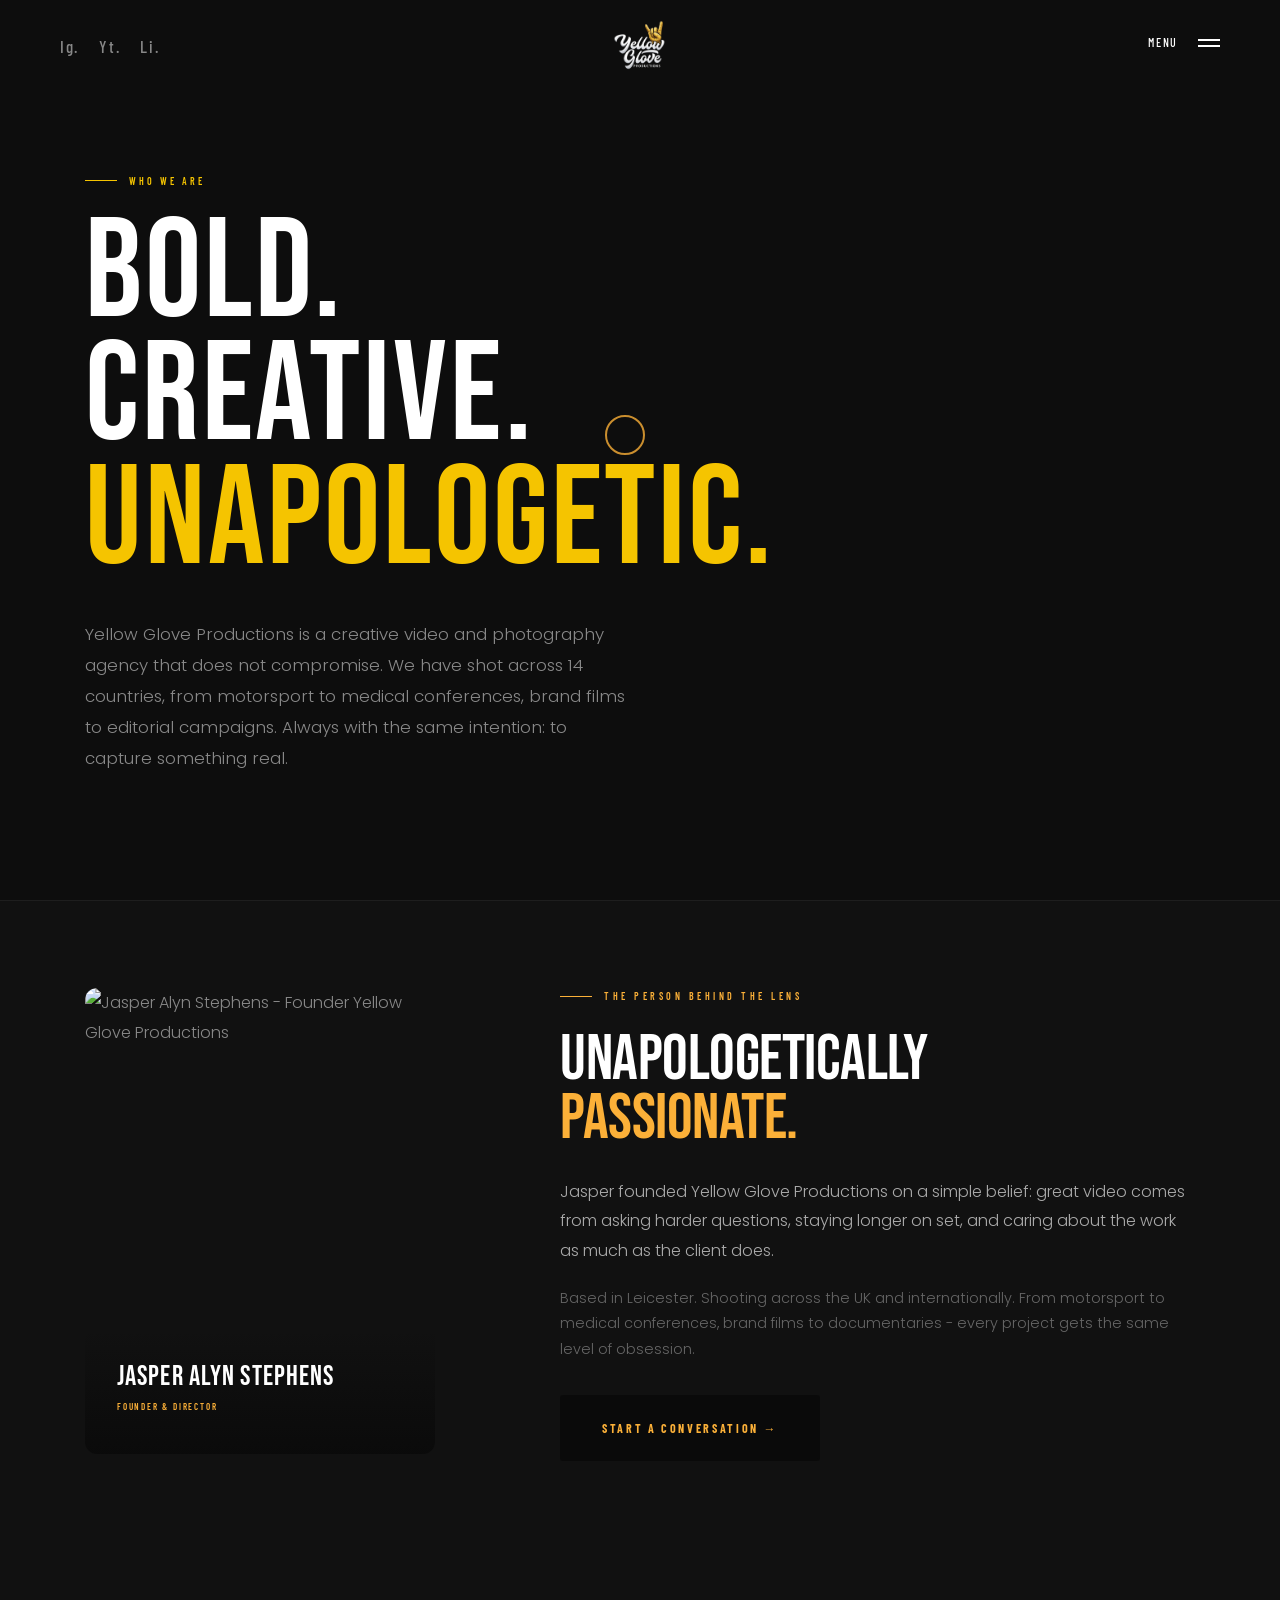
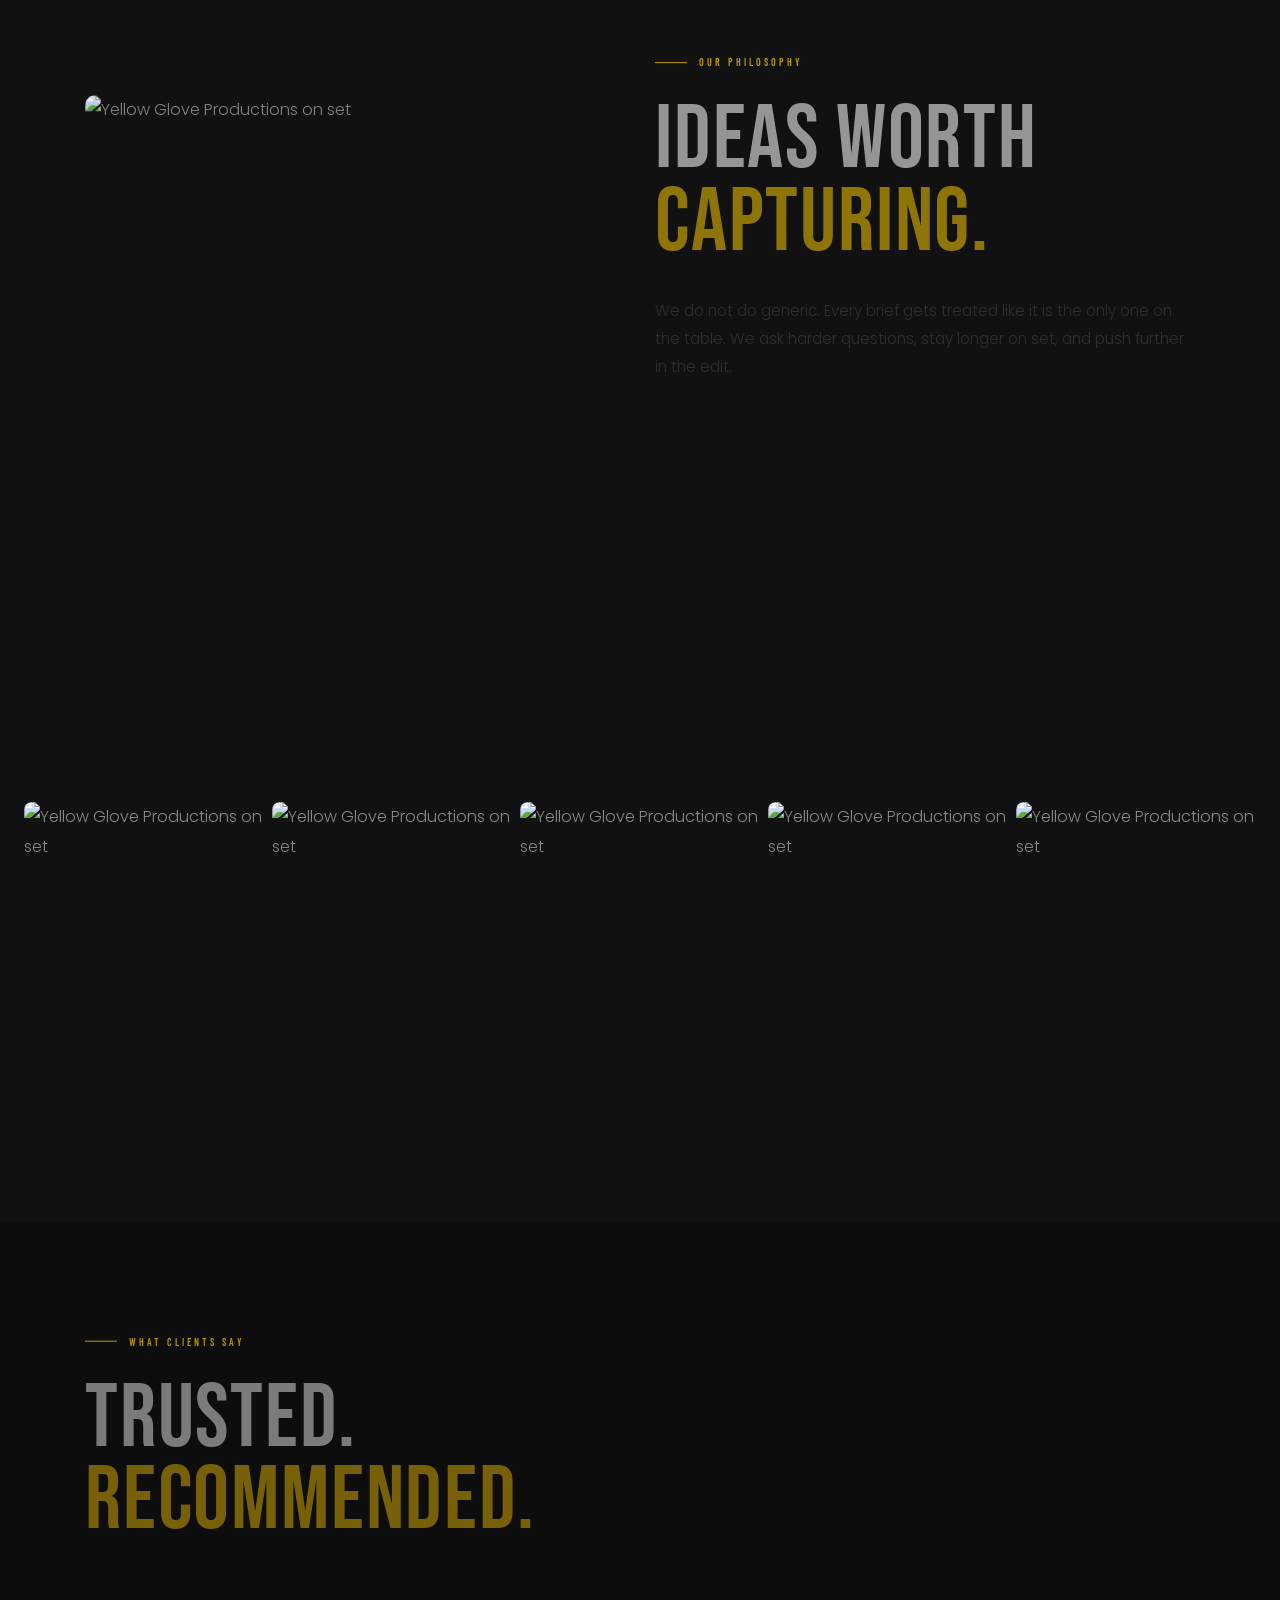
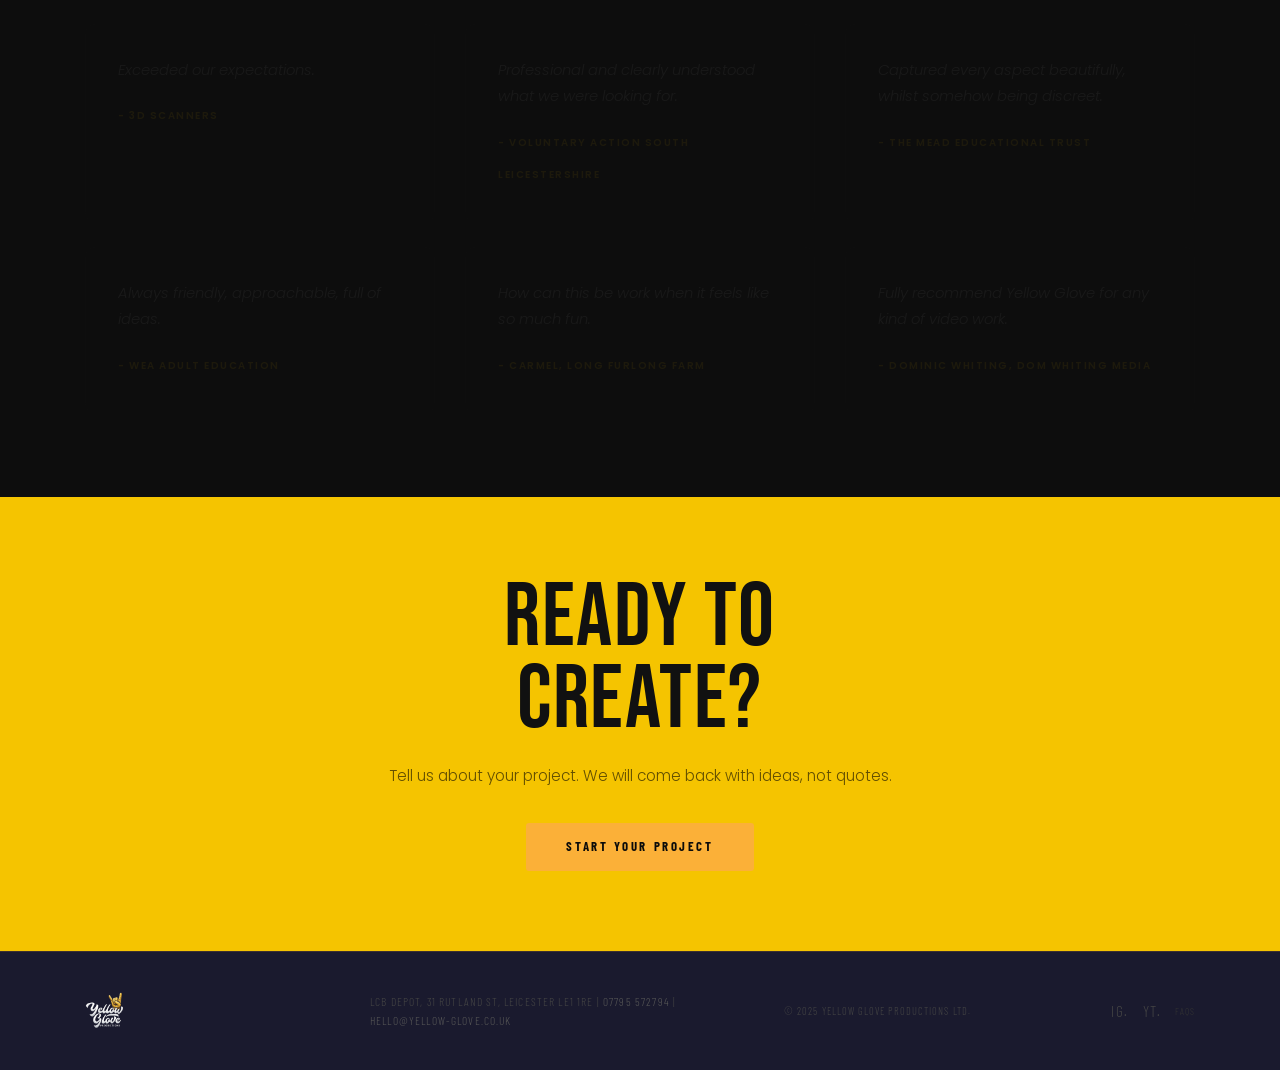
==== commit e6597478: "URGENT FIX: remove all !important font overrides that broke site fonts" ====
--- a/about.html
+++ b/about.html
@@ -19,7 +19,6 @@
   <meta name="twitter:card" content="summary_large_image">
   <meta name="twitter:title" content="About — Yellow Glove Productions">
   <link rel="canonical" href="https://www.yellowgloveproductions.co.uk/about">
-<style>h1,h2,h3,h4,.yg-h1,.yg-h2,.bc-title,.bc-num,.yg-hero-wordmark,.stat-num{font-family:"Bebas Neue","Arial Narrow",sans-serif!important;}body{font-family:"Poppins",sans-serif!important;}</style>
 </head>
 <body data-mobile-nav-style="classic" class="custom-cursor" style="background:#111111">
 <a href="#main-content" style="position:absolute;left:-9999px;top:1rem;padding:8px 16px;background:#f5c400;color:#111;font-weight:700;border-radius:4px;z-index:9999" onfocus="this.style.left='1rem'" onblur="this.style.left='-9999px'">Skip to content</a>
